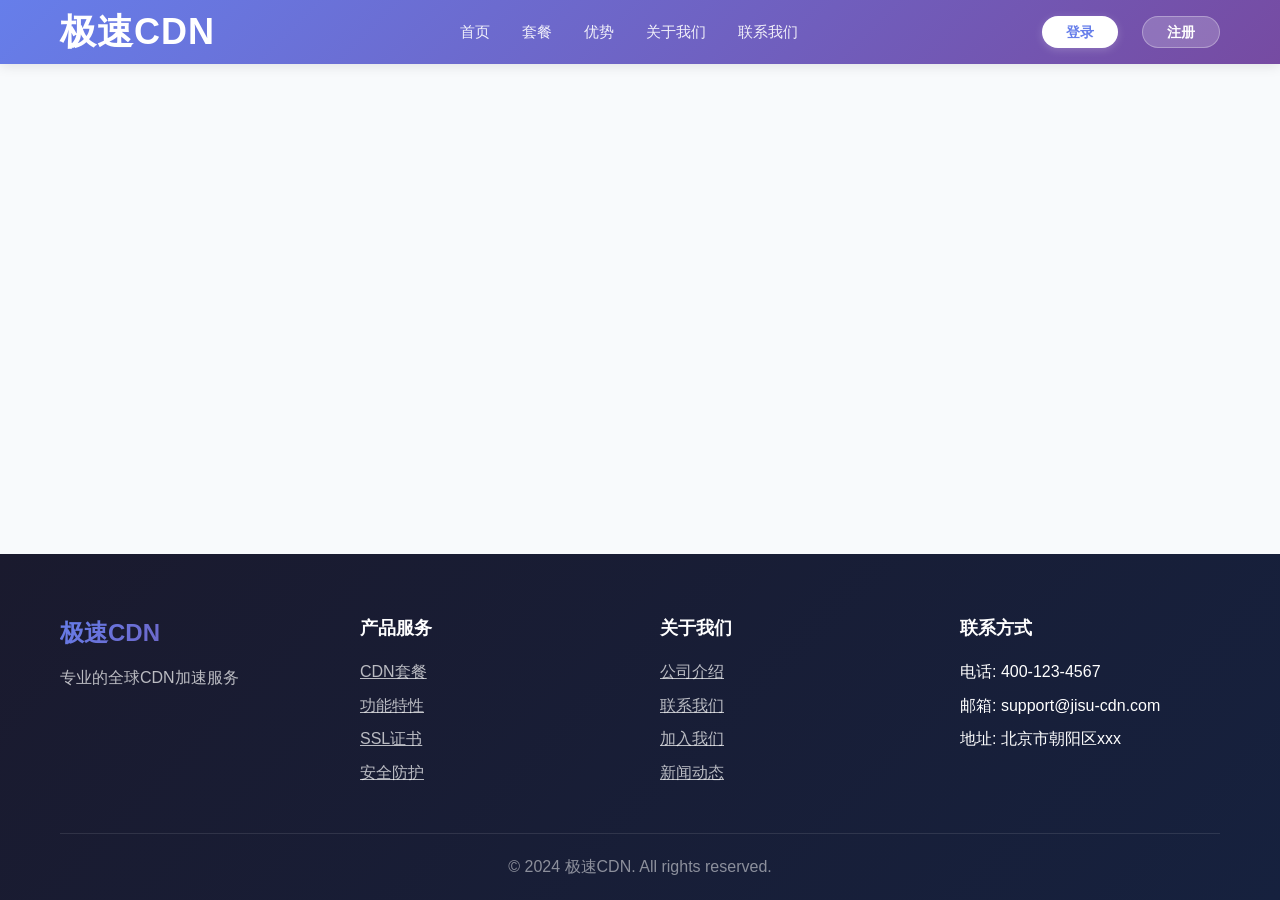
==== index.html @ 3dd6da2f "first commit" ====
<!DOCTYPE html>
<html lang="zh-CN">
<head>
  <meta charset="UTF-8">
  <meta name="viewport" content="width=device-width, initial-scale=1.0">
  <title>CDN门户网站 - 全球加速服务</title>
  <link rel="icon" type="image/svg+xml" href="/vite.svg">
  <script type="module" crossorigin src="/assets/index-C6UZtWuu.js"></script>
  <link rel="stylesheet" crossorigin href="/assets/index-DV6_GvPf.css">
</head>
<body>
  <div id="app"></div>
</body>
</html>
---- assets/index-DV6_GvPf.css ----
.home[data-v-2555be69]{background:#f8fafc}.hero[data-v-2555be69]{background:linear-gradient(135deg,#667eea,#764ba2);color:#fff;padding:100px 0;min-height:700px;display:flex;align-items:center;position:relative;overflow:hidden}.hero[data-v-2555be69]:before{content:"";position:absolute;top:0;left:0;right:0;bottom:0;background:radial-gradient(circle at 30% 50%,rgba(255,255,255,.1) 0%,transparent 50%)}.hero-content[data-v-2555be69]{display:flex;align-items:center;justify-content:space-between;gap:60px;position:relative;z-index:1}.hero-text[data-v-2555be69]{flex:1;max-width:600px}.hero-text h1[data-v-2555be69]{font-size:48px;font-weight:800;line-height:1.2;margin-bottom:16px}.hero-text h2[data-v-2555be69]{font-size:32px;font-weight:700;margin-bottom:20px;opacity:.95}.hero-text p[data-v-2555be69]{font-size:18px;opacity:.9;margin-bottom:32px;line-height:1.6}.hero-actions[data-v-2555be69]{display:flex;gap:20px;align-items:center;flex-wrap:wrap}.price-tag[data-v-2555be69]{color:#fff;font-size:16px;font-weight:600;opacity:.9}.hero-visual[data-v-2555be69]{flex:1;display:flex;justify-content:center;align-items:center;max-width:500px}.globe-animation[data-v-2555be69]{width:400px;height:400px;position:relative;display:flex;align-items:center;justify-content:center}.orbit[data-v-2555be69]{position:absolute;border:2px solid rgba(255,255,255,.2);border-radius:50%;animation:rotate-2555be69 20s linear infinite}.orbit-1[data-v-2555be69]{width:300px;height:300px}.orbit-2[data-v-2555be69]{width:350px;height:350px;animation-duration:25s;animation-direction:reverse}.orbit-3[data-v-2555be69]{width:400px;height:400px;animation-duration:30s}.center-globe[data-v-2555be69]{font-size:120px;animation:pulse-2555be69 3s ease-in-out infinite}@keyframes rotate-2555be69{0%{transform:rotate(0)}to{transform:rotate(360deg)}}@keyframes pulse-2555be69{0%,to{transform:scale(1)}50%{transform:scale(1.1)}}.services-section[data-v-2555be69]{padding:80px 0;background:#fff}.section-header[data-v-2555be69]{text-align:center;margin-bottom:60px}.section-header h2[data-v-2555be69]{font-size:36px;font-weight:700;margin-bottom:12px;color:#1e293b}.section-header p[data-v-2555be69]{font-size:18px;color:#64748b}.services-grid[data-v-2555be69]{display:grid;grid-template-columns:repeat(auto-fit,minmax(350px,1fr));gap:32px}.service-card[data-v-2555be69]{background:#fff;border-radius:16px;padding:40px;box-shadow:0 4px 6px -1px #0000001a;transition:all .3s ease;border:1px solid #e2e8f0}.service-card[data-v-2555be69]:hover{transform:translateY(-8px);box-shadow:0 20px 25px -5px #0000001a}.service-icon[data-v-2555be69]{font-size:48px;margin-bottom:20px}.service-card h3[data-v-2555be69]{font-size:24px;font-weight:700;margin-bottom:16px;color:#1e293b}.service-card p[data-v-2555be69]{color:#64748b;line-height:1.6;margin-bottom:24px}.service-footer[data-v-2555be69]{display:flex;justify-content:space-between;align-items:center;padding-top:20px;border-top:1px solid #e2e8f0}.service-footer .price[data-v-2555be69]{color:#667eea;font-weight:700;font-size:16px}.learn-more[data-v-2555be69]{color:#667eea;font-weight:600;text-decoration:none;transition:all .3s ease}.learn-more[data-v-2555be69]:hover{color:#764ba2}.metrics-section[data-v-2555be69]{padding:80px 0;background:linear-gradient(135deg,#667eea,#764ba2)}.metrics-grid[data-v-2555be69]{display:grid;grid-template-columns:repeat(auto-fit,minmax(250px,1fr));gap:40px}.metrics-section .section-header h2[data-v-2555be69],.metrics-section .section-header p[data-v-2555be69]{color:#fff}.metric-card[data-v-2555be69]{text-align:center;color:#fff}.metric-value[data-v-2555be69]{font-size:56px;font-weight:800;margin-bottom:12px}.metric-label[data-v-2555be69]{font-size:16px;opacity:.9}.why-choose-section[data-v-2555be69]{padding:80px 0;background:#f8fafc}.why-choose-grid[data-v-2555be69]{display:grid;grid-template-columns:repeat(auto-fit,minmax(350px,1fr));gap:32px}.why-choose-item[data-v-2555be69]{background:#fff;border-radius:16px;padding:32px;box-shadow:0 4px 6px -1px #0000001a;transition:all .3s ease;border:1px solid #e2e8f0}.why-choose-item[data-v-2555be69]:hover{transform:translateY(-8px);box-shadow:0 20px 25px -5px #0000001a}.why-icon[data-v-2555be69]{font-size:48px;margin-bottom:20px}.why-choose-item h3[data-v-2555be69]{font-size:20px;font-weight:700;margin-bottom:12px;color:#1e293b}.why-choose-item p[data-v-2555be69]{color:#64748b;line-height:1.6}.reviews-section[data-v-2555be69]{padding:80px 0;background:#fff}.reviews-grid[data-v-2555be69]{display:grid;grid-template-columns:repeat(auto-fit,minmax(300px,1fr));gap:32px}.review-card[data-v-2555be69]{background:#fff;border-radius:16px;padding:32px;box-shadow:0 4px 6px -1px #0000001a;border:1px solid #e2e8f0;transition:all .3s ease}.review-card[data-v-2555be69]:hover{transform:translateY(-8px);box-shadow:0 20px 25px -5px #0000001a}.review-header[data-v-2555be69]{display:flex;align-items:center;gap:16px;margin-bottom:20px}.avatar[data-v-2555be69]{width:60px;height:60px;background:linear-gradient(135deg,#667eea,#764ba2);border-radius:50%;display:flex;align-items:center;justify-content:center;font-size:32px}.reviewer-info h4[data-v-2555be69]{font-size:18px;font-weight:700;color:#1e293b;margin-bottom:4px}.review-title[data-v-2555be69]{font-size:14px;color:#64748b}.review-content[data-v-2555be69]{color:#475569;line-height:1.8;margin-bottom:16px;font-style:italic}.review-rating[data-v-2555be69]{font-size:20px}.cta-section[data-v-2555be69]{background:linear-gradient(135deg,#667eea,#764ba2);color:#fff;padding:80px 0;text-align:center}.cta-section h2[data-v-2555be69]{font-size:36px;font-weight:700;margin-bottom:16px}.cta-section p[data-v-2555be69]{font-size:18px;opacity:.9;margin-bottom:32px;max-width:800px;margin-left:auto;margin-right:auto}.cta-actions[data-v-2555be69]{display:flex;gap:16px;justify-content:center}.btn[data-v-2555be69]{display:inline-block;padding:14px 32px;border-radius:8px;font-size:16px;font-weight:600;text-decoration:none;transition:all .3s ease}.btn-white[data-v-2555be69]{background:#fff;color:#667eea}.btn-white[data-v-2555be69]:hover{background:#ffffffe6;transform:translateY(-2px);box-shadow:0 8px 16px #0003}.btn-outline-white[data-v-2555be69]{background:transparent;color:#fff;border:2px solid white}.btn-outline-white[data-v-2555be69]:hover{background:#fff;color:#667eea;transform:translateY(-2px)}@media (max-width: 768px){.hero-content[data-v-2555be69]{flex-direction:column;text-align:center}.hero-text h1[data-v-2555be69]{font-size:36px}.hero-text h2[data-v-2555be69]{font-size:24px}.hero-visual[data-v-2555be69]{display:none}.services-grid[data-v-2555be69],.why-choose-grid[data-v-2555be69],.reviews-grid[data-v-2555be69]{grid-template-columns:1fr}.cta-actions[data-v-2555be69]{flex-direction:column}}.pricing-page[data-v-6e8954fa]{background:#f8fafc;min-height:100vh}.page-header[data-v-6e8954fa]{background:linear-gradient(135deg,#667eea,#764ba2);color:#fff;padding:80px 0;text-align:center}.page-header h1[data-v-6e8954fa]{font-size:48px;font-weight:800;margin-bottom:12px}.page-header p[data-v-6e8954fa]{font-size:20px;opacity:.9}.pricing-section[data-v-6e8954fa]{padding:80px 0}.pricing-cards[data-v-6e8954fa]{display:grid;grid-template-columns:repeat(auto-fit,minmax(300px,1fr));gap:32px}.pricing-card[data-v-6e8954fa]{background:#fff;border-radius:16px;padding:40px;position:relative;box-shadow:0 4px 6px -1px #0000001a;transition:all .3s ease;border:1px solid #e2e8f0}.pricing-card[data-v-6e8954fa]:hover{transform:translateY(-8px);box-shadow:0 20px 25px -5px #0000001a}.pricing-card.popular[data-v-6e8954fa]{border:2px solid #667eea;transform:scale(1.05)}.pricing-card.popular[data-v-6e8954fa]:before{content:"推荐";position:absolute;top:-12px;left:50%;transform:translate(-50%);background:linear-gradient(135deg,#667eea,#764ba2);color:#fff;padding:4px 20px;border-radius:20px;font-size:12px;font-weight:600}.pricing-header[data-v-6e8954fa]{text-align:center;margin-bottom:32px;padding-bottom:32px;border-bottom:1px solid #f1f5f9}.pricing-header h3[data-v-6e8954fa]{font-size:28px;font-weight:700;margin-bottom:16px;color:#1e293b}.price[data-v-6e8954fa]{display:flex;justify-content:center;align-items:baseline;margin-bottom:12px}.currency[data-v-6e8954fa]{font-size:24px;color:#667eea;font-weight:600}.amount[data-v-6e8954fa]{font-size:56px;color:#667eea;font-weight:800}.period[data-v-6e8954fa]{font-size:16px;color:#64748b}.description[data-v-6e8954fa]{color:#64748b;font-size:14px}.pricing-features[data-v-6e8954fa]{margin-bottom:32px}.feature-item[data-v-6e8954fa]{display:flex;align-items:center;padding:12px 0;color:#475569;border-bottom:1px solid #f1f5f9}.check-icon[data-v-6e8954fa]{color:#10b981;font-weight:700;margin-right:12px;font-size:18px}.pricing-action[data-v-6e8954fa]{text-align:center}.pricing-action .el-button[data-v-6e8954fa]{width:100%;border-radius:8px;padding:12px 24px;font-size:16px}.faq-section[data-v-6e8954fa]{padding:80px 0;background:#fff}.section-header[data-v-6e8954fa]{text-align:center;margin-bottom:60px}.section-header h2[data-v-6e8954fa]{font-size:36px;font-weight:700;margin-bottom:12px;color:#1e293b}.section-header p[data-v-6e8954fa]{font-size:18px;color:#64748b}.el-collapse[data-v-6e8954fa]{max-width:800px;margin:0 auto}.faq-answer[data-v-6e8954fa]{line-height:1.8;color:#475569}.contact-sales[data-v-6e8954fa]{background:linear-gradient(135deg,#667eea,#764ba2);color:#fff;padding:80px 0;text-align:center}.contact-sales h2[data-v-6e8954fa]{font-size:36px;font-weight:700;margin-bottom:12px}.contact-sales p[data-v-6e8954fa]{font-size:18px;opacity:.9;margin-bottom:32px}@media (max-width: 768px){.page-header h1[data-v-6e8954fa]{font-size:36px}.pricing-card.popular[data-v-6e8954fa]{transform:scale(1)}}.features-page[data-v-ac1469d3]{background:#f8fafc;min-height:100vh}.page-header[data-v-ac1469d3]{background:linear-gradient(135deg,#667eea,#764ba2);color:#fff;padding:80px 0;text-align:center}.page-header h1[data-v-ac1469d3]{font-size:48px;font-weight:800;margin-bottom:12px}.page-header p[data-v-ac1469d3]{font-size:20px;opacity:.9}.features-section[data-v-ac1469d3]{padding:80px 0}.features-grid[data-v-ac1469d3]{display:grid;grid-template-columns:repeat(auto-fit,minmax(350px,1fr));gap:32px}.feature-card[data-v-ac1469d3]{background:#fff;border-radius:16px;padding:40px;box-shadow:0 4px 6px -1px #0000001a;transition:all .3s ease;border:1px solid #e2e8f0}.feature-card[data-v-ac1469d3]:hover{transform:translateY(-8px);box-shadow:0 20px 25px -5px #0000001a}.feature-icon[data-v-ac1469d3]{font-size:56px;margin-bottom:20px}.feature-card h3[data-v-ac1469d3]{font-size:24px;font-weight:700;margin-bottom:12px;color:#1e293b}.feature-card p[data-v-ac1469d3]{color:#64748b;line-height:1.6;margin-bottom:24px}.feature-details[data-v-ac1469d3]{list-style:none;padding-left:0}.feature-details li[data-v-ac1469d3]{color:#475569;position:relative;padding:8px 0 8px 24px}.feature-details li[data-v-ac1469d3]:before{content:"•";position:absolute;left:0;color:#667eea;font-weight:700;font-size:20px}.comparison-section[data-v-ac1469d3]{padding:80px 0;background:#fff}.section-header[data-v-ac1469d3]{text-align:center;margin-bottom:60px}.section-header h2[data-v-ac1469d3]{font-size:36px;font-weight:700;margin-bottom:12px;color:#1e293b}.section-header p[data-v-ac1469d3]{font-size:18px;color:#64748b}.comparison-table[data-v-ac1469d3]{max-width:800px;margin:0 auto}.stats-section[data-v-ac1469d3]{background:linear-gradient(135deg,#667eea,#764ba2);color:#fff;padding:80px 0}.stats-grid[data-v-ac1469d3]{display:grid;grid-template-columns:repeat(auto-fit,minmax(200px,1fr));gap:40px}.stat-item[data-v-ac1469d3]{text-align:center}.stat-number[data-v-ac1469d3]{font-size:48px;font-weight:800;margin-bottom:8px}.stat-label[data-v-ac1469d3]{font-size:16px;opacity:.9}.cta-section[data-v-ac1469d3]{background:#fff;padding:80px 0;text-align:center}.cta-section h2[data-v-ac1469d3]{font-size:36px;font-weight:700;margin-bottom:12px;color:#1e293b}.cta-section p[data-v-ac1469d3]{font-size:18px;color:#64748b;margin-bottom:32px}.cta-actions[data-v-ac1469d3]{display:flex;gap:16px;justify-content:center}.btn[data-v-ac1469d3]{display:inline-block;padding:12px 32px;border-radius:8px;font-size:16px;font-weight:600;text-decoration:none;transition:all .3s ease}.btn-primary[data-v-ac1469d3]{background:linear-gradient(135deg,#667eea,#764ba2);color:#fff}.btn-primary[data-v-ac1469d3]:hover{transform:translateY(-2px);box-shadow:0 8px 16px #667eea4d}.btn-secondary[data-v-ac1469d3]{background:#fff;border:2px solid #667eea;color:#667eea}.btn-secondary[data-v-ac1469d3]:hover{background:#667eea;color:#fff;transform:translateY(-2px)}@media (max-width: 768px){.page-header h1[data-v-ac1469d3]{font-size:36px}.features-grid[data-v-ac1469d3]{grid-template-columns:1fr}.cta-actions[data-v-ac1469d3]{flex-direction:column}}.about-page[data-v-dac5de35]{background:#f8fafc;min-height:100vh}.page-header[data-v-dac5de35]{background:linear-gradient(135deg,#667eea,#764ba2);color:#fff;padding:80px 0;text-align:center}.page-header h1[data-v-dac5de35]{font-size:48px;font-weight:800;margin-bottom:12px}.page-header p[data-v-dac5de35]{font-size:20px;opacity:.9}.story-section[data-v-dac5de35]{padding:80px 0;background:#fff}.story-content[data-v-dac5de35]{display:flex;align-items:center;gap:60px}.story-text[data-v-dac5de35]{flex:1}.story-text h2[data-v-dac5de35]{font-size:36px;font-weight:700;margin-bottom:24px;color:#1e293b}.story-text p[data-v-dac5de35]{font-size:16px;line-height:1.8;color:#475569;margin-bottom:16px}.story-image[data-v-dac5de35]{flex:1}.image-placeholder[data-v-dac5de35]{background:linear-gradient(135deg,#667eea,#764ba2);border-radius:20px;padding:80px 40px;text-align:center;color:#fff}.image-placeholder h3[data-v-dac5de35]{font-size:64px;margin-bottom:16px}.mission-section[data-v-dac5de35]{padding:80px 0}.mission-grid[data-v-dac5de35]{display:grid;grid-template-columns:repeat(auto-fit,minmax(300px,1fr));gap:32px}.mission-card[data-v-dac5de35]{background:#fff;border-radius:16px;padding:40px;text-align:center;box-shadow:0 4px 6px -1px #0000001a;transition:all .3s ease;border:1px solid #e2e8f0}.mission-card[data-v-dac5de35]:hover{transform:translateY(-8px);box-shadow:0 20px 25px -5px #0000001a}.mission-icon[data-v-dac5de35]{font-size:48px;margin-bottom:20px}.mission-card h3[data-v-dac5de35]{font-size:24px;font-weight:700;margin-bottom:16px;color:#1e293b}.mission-card p[data-v-dac5de35]{color:#64748b;line-height:1.6}.team-section[data-v-dac5de35]{padding:80px 0;background:#fff}.section-header[data-v-dac5de35]{text-align:center;margin-bottom:60px}.section-header h2[data-v-dac5de35]{font-size:36px;font-weight:700;margin-bottom:12px;color:#1e293b}.section-header p[data-v-dac5de35]{font-size:18px;color:#64748b}.team-grid[data-v-dac5de35]{display:grid;grid-template-columns:repeat(auto-fit,minmax(250px,1fr));gap:32px}.team-member[data-v-dac5de35]{background:#fff;border-radius:16px;padding:32px;text-align:center;box-shadow:0 4px 6px -1px #0000001a;transition:all .3s ease;border:1px solid #e2e8f0}.team-member[data-v-dac5de35]:hover{transform:translateY(-8px);box-shadow:0 20px 25px -5px #0000001a}.member-avatar[data-v-dac5de35]{width:100px;height:100px;background:linear-gradient(135deg,#667eea,#764ba2);border-radius:50%;margin:0 auto 20px;display:flex;align-items:center;justify-content:center;font-size:48px}.team-member h4[data-v-dac5de35]{font-size:20px;font-weight:700;margin-bottom:8px;color:#1e293b}.member-role[data-v-dac5de35]{color:#667eea;font-weight:600;margin-bottom:12px}.member-bio[data-v-dac5de35]{color:#64748b;font-size:14px;line-height:1.6}.milestones-section[data-v-dac5de35]{padding:80px 0}.timeline[data-v-dac5de35]{max-width:800px;margin:0 auto}.timeline-item[data-v-dac5de35]{display:flex;gap:24px;margin-bottom:32px;padding-left:40px;position:relative}.timeline-item[data-v-dac5de35]:before{content:"";position:absolute;left:0;top:0;bottom:0;width:2px;background:#e2e8f0}.timeline-item[data-v-dac5de35]:after{content:"";position:absolute;left:-6px;top:8px;width:14px;height:14px;background:#667eea;border-radius:50%;border:3px solid white;box-shadow:0 0 0 2px #667eea}.timeline-year[data-v-dac5de35]{font-size:24px;font-weight:700;color:#667eea;min-width:80px}.timeline-content h4[data-v-dac5de35]{font-size:18px;font-weight:600;margin-bottom:8px;color:#1e293b}.timeline-content p[data-v-dac5de35]{color:#64748b;line-height:1.6}.partners-section[data-v-dac5de35]{padding:80px 0;background:#fff}.partners-grid[data-v-dac5de35]{display:grid;grid-template-columns:repeat(auto-fit,minmax(180px,1fr));gap:24px}.logo-placeholder[data-v-dac5de35]{background:#fff;border:2px solid #e2e8f0;border-radius:12px;padding:40px 20px;text-align:center;transition:all .3s ease;color:#64748b}.logo-placeholder[data-v-dac5de35]:hover{border-color:#667eea;color:#667eea;transform:translateY(-4px)}@media (max-width: 768px){.story-content[data-v-dac5de35]{flex-direction:column}.page-header h1[data-v-dac5de35]{font-size:36px}.timeline-item[data-v-dac5de35]{padding-left:20px}}.contact-page[data-v-4cbf7e03]{background:#f8fafc;min-height:100vh}.page-header[data-v-4cbf7e03]{background:linear-gradient(135deg,#667eea,#764ba2);color:#fff;padding:80px 0;text-align:center}.page-header h1[data-v-4cbf7e03]{font-size:48px;font-weight:800;margin-bottom:12px}.page-header p[data-v-4cbf7e03]{font-size:20px;opacity:.9}.contact-section[data-v-4cbf7e03]{padding:80px 0}.contact-content[data-v-4cbf7e03]{display:grid;grid-template-columns:1fr 1fr;gap:60px}.contact-form[data-v-4cbf7e03]{background:#fff;border-radius:16px;padding:40px;box-shadow:0 4px 6px -1px #0000001a}.contact-form h2[data-v-4cbf7e03]{font-size:28px;font-weight:700;margin-bottom:32px;color:#1e293b}.contact-info[data-v-4cbf7e03]{background:#fff;border-radius:16px;padding:40px;box-shadow:0 4px 6px -1px #0000001a}.contact-info h2[data-v-4cbf7e03]{font-size:28px;font-weight:700;margin-bottom:32px;color:#1e293b}.info-item[data-v-4cbf7e03]{display:flex;gap:20px;margin-bottom:24px}.info-icon[data-v-4cbf7e03]{font-size:24px;width:48px;height:48px;background:linear-gradient(135deg,#667eea,#764ba2);border-radius:12px;display:flex;align-items:center;justify-content:center;flex-shrink:0}.info-content h4[data-v-4cbf7e03]{font-size:16px;font-weight:600;margin-bottom:8px;color:#1e293b}.info-content p[data-v-4cbf7e03]{color:#64748b;font-size:14px;line-height:1.6}.social-links[data-v-4cbf7e03]{margin-top:32px;padding-top:24px;border-top:1px solid #e2e8f0}.social-links h4[data-v-4cbf7e03]{font-size:16px;font-weight:600;margin-bottom:16px;color:#1e293b}.social-icons[data-v-4cbf7e03]{display:flex;gap:12px;flex-wrap:wrap}.social-icon[data-v-4cbf7e03]{padding:10px 20px;background:linear-gradient(135deg,#667eea,#764ba2);color:#fff;border-radius:20px;font-size:14px;font-weight:600;text-decoration:none;transition:all .3s ease}.social-icon[data-v-4cbf7e03]:hover{transform:translateY(-2px);box-shadow:0 4px 12px #667eea66}.map-section[data-v-4cbf7e03]{padding:80px 0;background:#fff}.map-section h2[data-v-4cbf7e03]{text-align:center;font-size:36px;font-weight:700;margin-bottom:40px;color:#1e293b}.map-placeholder[data-v-4cbf7e03]{background:linear-gradient(135deg,#667eea,#764ba2);border-radius:16px;height:400px;display:flex;align-items:center;justify-content:center}.map-content[data-v-4cbf7e03]{text-align:center;color:#fff}.map-content h3[data-v-4cbf7e03]{font-size:48px;margin-bottom:16px}.map-content p[data-v-4cbf7e03]{font-size:18px;opacity:.9}.faq-quick[data-v-4cbf7e03]{padding:80px 0}.faq-quick h2[data-v-4cbf7e03]{text-align:center;font-size:36px;font-weight:700;margin-bottom:40px;color:#1e293b}.faq-links[data-v-4cbf7e03]{display:grid;grid-template-columns:repeat(auto-fit,minmax(250px,1fr));gap:24px}.faq-link[data-v-4cbf7e03]{background:#fff;border-radius:16px;padding:32px;text-decoration:none;display:flex;gap:20px;box-shadow:0 4px 6px -1px #0000001a;transition:all .3s ease;border:1px solid #e2e8f0}.faq-link[data-v-4cbf7e03]:hover{transform:translateY(-8px);box-shadow:0 20px 25px -5px #0000001a}.faq-icon[data-v-4cbf7e03]{font-size:36px}.faq-text h4[data-v-4cbf7e03]{font-size:18px;font-weight:600;margin-bottom:8px;color:#1e293b}.faq-text p[data-v-4cbf7e03]{font-size:14px;color:#64748b;line-height:1.6}@media (max-width: 768px){.contact-content[data-v-4cbf7e03]{grid-template-columns:1fr}.page-header h1[data-v-4cbf7e03]{font-size:36px}.faq-links[data-v-4cbf7e03]{grid-template-columns:1fr}}:root{--el-color-white:#fff;--el-color-black:#000;--el-color-primary-rgb:64, 158, 255;--el-color-success-rgb:103, 194, 58;--el-color-warning-rgb:230, 162, 60;--el-color-danger-rgb:245, 108, 108;--el-color-error-rgb:245, 108, 108;--el-color-info-rgb:144, 147, 153;--el-font-size-extra-large:20px;--el-font-size-large:18px;--el-font-size-medium:16px;--el-font-size-base:14px;--el-font-size-small:13px;--el-font-size-extra-small:12px;--el-font-family:"Helvetica Neue", Helvetica, "PingFang SC", "Hiragino Sans GB", "Microsoft YaHei", "微软雅黑", Arial, sans-serif;--el-font-weight-primary:500;--el-font-line-height-primary:24px;--el-index-normal:1;--el-index-top:1000;--el-index-popper:2000;--el-border-radius-base:4px;--el-border-radius-small:2px;--el-border-radius-round:20px;--el-border-radius-circle:100%;--el-transition-duration:.3s;--el-transition-duration-fast:.2s;--el-transition-function-ease-in-out-bezier:cubic-bezier(.645, .045, .355, 1);--el-transition-function-fast-bezier:cubic-bezier(.23, 1, .32, 1);--el-transition-all:all var(--el-transition-duration) var(--el-transition-function-ease-in-out-bezier);--el-transition-fade:opacity var(--el-transition-duration) var(--el-transition-function-fast-bezier);--el-transition-md-fade:transform var(--el-transition-duration) var(--el-transition-function-fast-bezier), opacity var(--el-transition-duration) var(--el-transition-function-fast-bezier);--el-transition-fade-linear:opacity var(--el-transition-duration-fast) linear;--el-transition-border:border-color var(--el-transition-duration-fast) var(--el-transition-function-ease-in-out-bezier);--el-transition-box-shadow:box-shadow var(--el-transition-duration-fast) var(--el-transition-function-ease-in-out-bezier);--el-transition-color:color var(--el-transition-duration-fast) var(--el-transition-function-ease-in-out-bezier);--el-component-size-large:40px;--el-component-size:32px;--el-component-size-small:24px;--lightningcss-light:initial;--lightningcss-dark: ;color-scheme:light;--el-color-primary:#409eff;--el-color-primary-light-3:#79bbff;--el-color-primary-light-5:#a0cfff;--el-color-primary-light-7:#c6e2ff;--el-color-primary-light-8:#d9ecff;--el-color-primary-light-9:#ecf5ff;--el-color-primary-dark-2:#337ecc;--el-color-success:#67c23a;--el-color-success-light-3:#95d475;--el-color-success-light-5:#b3e19d;--el-color-success-light-7:#d1edc4;--el-color-success-light-8:#e1f3d8;--el-color-success-light-9:#f0f9eb;--el-color-success-dark-2:#529b2e;--el-color-warning:#e6a23c;--el-color-warning-light-3:#eebe77;--el-color-warning-light-5:#f3d19e;--el-color-warning-light-7:#f8e3c5;--el-color-warning-light-8:#faecd8;--el-color-warning-light-9:#fdf6ec;--el-color-warning-dark-2:#b88230;--el-color-danger:#f56c6c;--el-color-danger-light-3:#f89898;--el-color-danger-light-5:#fab6b6;--el-color-danger-light-7:#fcd3d3;--el-color-danger-light-8:#fde2e2;--el-color-danger-light-9:#fef0f0;--el-color-danger-dark-2:#c45656;--el-color-error:#f56c6c;--el-color-error-light-3:#f89898;--el-color-error-light-5:#fab6b6;--el-color-error-light-7:#fcd3d3;--el-color-error-light-8:#fde2e2;--el-color-error-light-9:#fef0f0;--el-color-error-dark-2:#c45656;--el-color-info:#909399;--el-color-info-light-3:#b1b3b8;--el-color-info-light-5:#c8c9cc;--el-color-info-light-7:#dedfe0;--el-color-info-light-8:#e9e9eb;--el-color-info-light-9:#f4f4f5;--el-color-info-dark-2:#73767a;--el-bg-color:#fff;--el-bg-color-page:#f2f3f5;--el-bg-color-overlay:#fff;--el-text-color-primary:#303133;--el-text-color-regular:#606266;--el-text-color-secondary:#909399;--el-text-color-placeholder:#a8abb2;--el-text-color-disabled:#c0c4cc;--el-border-color:#dcdfe6;--el-border-color-light:#e4e7ed;--el-border-color-lighter:#ebeef5;--el-border-color-extra-light:#f2f6fc;--el-border-color-dark:#d4d7de;--el-border-color-darker:#cdd0d6;--el-fill-color:#f0f2f5;--el-fill-color-light:#f5f7fa;--el-fill-color-lighter:#fafafa;--el-fill-color-extra-light:#fafcff;--el-fill-color-dark:#ebedf0;--el-fill-color-darker:#e6e8eb;--el-fill-color-blank:#fff;--el-box-shadow:0px 12px 32px 4px #0000000a, 0px 8px 20px #00000014;--el-box-shadow-light:0px 0px 12px #0000001f;--el-box-shadow-lighter:0px 0px 6px #0000001f;--el-box-shadow-dark:0px 16px 48px 16px #00000014, 0px 12px 32px #0000001f, 0px 8px 16px -8px #00000029;--el-disabled-bg-color:var(--el-fill-color-light);--el-disabled-text-color:var(--el-text-color-placeholder);--el-disabled-border-color:var(--el-border-color-light);--el-overlay-color:#000c;--el-overlay-color-light:#000000b3;--el-overlay-color-lighter:#00000080;--el-mask-color:#ffffffe6;--el-mask-color-extra-light:#ffffff4d;--el-border-width:1px;--el-border-style:solid;--el-border-color-hover:var(--el-text-color-disabled);--el-border:var(--el-border-width) var(--el-border-style) var(--el-border-color);--el-svg-monochrome-grey:var(--el-border-color)}.fade-in-linear-enter-active,.fade-in-linear-leave-active{transition:var(--el-transition-fade-linear)}.fade-in-linear-enter-from,.fade-in-linear-leave-to{opacity:0}.el-fade-in-linear-enter-active,.el-fade-in-linear-leave-active{transition:var(--el-transition-fade-linear)}.el-fade-in-linear-enter-from,.el-fade-in-linear-leave-to{opacity:0}.el-fade-in-enter-active,.el-fade-in-leave-active{transition:all var(--el-transition-duration) cubic-bezier(.55,0,.1,1)}.el-fade-in-enter-from,.el-fade-in-leave-active{opacity:0}.el-zoom-in-center-enter-active,.el-zoom-in-center-leave-active{transition:all var(--el-transition-duration) cubic-bezier(.55,0,.1,1)}.el-zoom-in-center-enter-from,.el-zoom-in-center-leave-active{opacity:0;transform:scaleX(0)}.el-zoom-in-top-enter-active,.el-zoom-in-top-leave-active{opacity:1;transition:var(--el-transition-md-fade);transform-origin:top;transform:scaleY(1)}.el-zoom-in-top-enter-active[data-popper-placement^=top],.el-zoom-in-top-leave-active[data-popper-placement^=top]{transform-origin:bottom}.el-zoom-in-top-enter-from,.el-zoom-in-top-leave-active{opacity:0;transform:scaleY(0)}.el-zoom-in-bottom-enter-active,.el-zoom-in-bottom-leave-active{opacity:1;transition:var(--el-transition-md-fade);transform-origin:bottom;transform:scaleY(1)}.el-zoom-in-bottom-enter-from,.el-zoom-in-bottom-leave-active{opacity:0;transform:scaleY(0)}.el-zoom-in-left-enter-active,.el-zoom-in-left-leave-active{opacity:1;transition:var(--el-transition-md-fade);transform-origin:0 0;transform:scale(1)}.el-zoom-in-left-enter-from,.el-zoom-in-left-leave-active{opacity:0;transform:scale(.45)}.collapse-transition{transition:var(--el-transition-duration) height ease-in-out,var(--el-transition-duration) padding-top ease-in-out,var(--el-transition-duration) padding-bottom ease-in-out}.el-collapse-transition-leave-active,.el-collapse-transition-enter-active{transition:var(--el-transition-duration) max-height ease-in-out,var(--el-transition-duration) padding-top ease-in-out,var(--el-transition-duration) padding-bottom ease-in-out}.horizontal-collapse-transition{transition:var(--el-transition-duration) width ease-in-out,var(--el-transition-duration) padding-left ease-in-out,var(--el-transition-duration) padding-right ease-in-out}.el-list-enter-active,.el-list-leave-active{transition:all 1s}.el-list-enter-from,.el-list-leave-to{opacity:0;transform:translateY(-30px)}.el-list-leave-active{position:absolute!important}.el-opacity-transition{transition:opacity var(--el-transition-duration) cubic-bezier(.55,0,.1,1)}.el-icon--right{margin-left:5px}.el-icon--left{margin-right:5px}@keyframes rotating{0%{transform:rotate(0)}to{transform:rotate(360deg)}}.el-icon{--color:inherit;fill:currentColor;width:1em;height:1em;color:var(--color);line-height:1em;font-size:inherit;justify-content:center;align-items:center;display:inline-flex;position:relative}.el-icon.is-loading{animation:2s linear infinite rotating}.el-icon svg{width:1em;height:1em}.el-affix--fixed{position:fixed}.el-alert{--el-alert-padding:8px 16px;--el-alert-border-radius-base:var(--el-border-radius-base);--el-alert-title-font-size:14px;--el-alert-title-with-description-font-size:16px;--el-alert-description-font-size:14px;--el-alert-close-font-size:16px;--el-alert-close-customed-font-size:14px;--el-alert-icon-size:16px;--el-alert-icon-large-size:28px;width:100%;padding:var(--el-alert-padding);box-sizing:border-box;border-radius:var(--el-alert-border-radius-base);background-color:var(--el-color-white);opacity:1;transition:opacity var(--el-transition-duration-fast);align-items:center;margin:0;display:flex;position:relative;overflow:hidden}.el-alert.is-light .el-alert__close-btn{color:var(--el-text-color-placeholder)}.el-alert.is-dark .el-alert__close-btn,.el-alert.is-dark .el-alert__description{color:var(--el-color-white)}.el-alert.is-center{justify-content:center}.el-alert--primary{--el-alert-bg-color:var(--el-color-primary-light-9)}.el-alert--primary.is-light{background-color:var(--el-alert-bg-color);color:var(--el-color-primary)}.el-alert--primary.is-light .el-alert__description{color:var(--el-color-primary)}.el-alert--primary.is-dark{background-color:var(--el-color-primary);color:var(--el-color-white)}.el-alert--success{--el-alert-bg-color:var(--el-color-success-light-9)}.el-alert--success.is-light{background-color:var(--el-alert-bg-color);color:var(--el-color-success)}.el-alert--success.is-light .el-alert__description{color:var(--el-color-success)}.el-alert--success.is-dark{background-color:var(--el-color-success);color:var(--el-color-white)}.el-alert--info{--el-alert-bg-color:var(--el-color-info-light-9)}.el-alert--info.is-light{background-color:var(--el-alert-bg-color);color:var(--el-color-info)}.el-alert--info.is-light .el-alert__description{color:var(--el-color-info)}.el-alert--info.is-dark{background-color:var(--el-color-info);color:var(--el-color-white)}.el-alert--warning{--el-alert-bg-color:var(--el-color-warning-light-9)}.el-alert--warning.is-light{background-color:var(--el-alert-bg-color);color:var(--el-color-warning)}.el-alert--warning.is-light .el-alert__description{color:var(--el-color-warning)}.el-alert--warning.is-dark{background-color:var(--el-color-warning);color:var(--el-color-white)}.el-alert--error{--el-alert-bg-color:var(--el-color-error-light-9)}.el-alert--error.is-light{background-color:var(--el-alert-bg-color);color:var(--el-color-error)}.el-alert--error.is-light .el-alert__description{color:var(--el-color-error)}.el-alert--error.is-dark{background-color:var(--el-color-error);color:var(--el-color-white)}.el-alert__content{flex-direction:column;gap:4px;display:flex}.el-alert .el-alert__icon{font-size:var(--el-alert-icon-size);width:var(--el-alert-icon-size);margin-right:8px}.el-alert .el-alert__icon.is-big{font-size:var(--el-alert-icon-large-size);width:var(--el-alert-icon-large-size);margin-right:12px}.el-alert__title{font-size:var(--el-alert-title-font-size);line-height:24px}.el-alert__title.with-description{font-size:var(--el-alert-title-with-description-font-size)}.el-alert .el-alert__description{font-size:var(--el-alert-description-font-size);margin:0}.el-alert .el-alert__close-btn{font-size:var(--el-alert-close-font-size);opacity:1;cursor:pointer;position:absolute;top:12px;right:16px}.el-alert .el-alert__close-btn.is-customed{font-style:normal;font-size:var(--el-alert-close-customed-font-size);line-height:24px;top:8px}.el-alert-fade-enter-from,.el-alert-fade-leave-active{opacity:0}.el-aside{box-sizing:border-box;width:var(--el-aside-width,300px);flex-shrink:0;overflow:auto}.el-autocomplete{--el-input-text-color:var(--el-text-color-regular);--el-input-border:var(--el-border);--el-input-hover-border:var(--el-border-color-hover);--el-input-focus-border:var(--el-color-primary);--el-input-transparent-border:0 0 0 1px transparent inset;--el-input-border-color:var(--el-border-color);--el-input-border-radius:var(--el-border-radius-base);--el-input-bg-color:var(--el-fill-color-blank);--el-input-icon-color:var(--el-text-color-placeholder);--el-input-placeholder-color:var(--el-text-color-placeholder);--el-input-hover-border-color:var(--el-border-color-hover);--el-input-clear-hover-color:var(--el-text-color-secondary);--el-input-focus-border-color:var(--el-color-primary);--el-input-width:100%;width:var(--el-input-width);display:inline-block;position:relative}.el-autocomplete__popper.el-popper{background:var(--el-bg-color-overlay);border:1px solid var(--el-border-color-light);box-shadow:var(--el-box-shadow-light)}.el-autocomplete__popper.el-popper .el-popper__arrow:before{border:1px solid var(--el-border-color-light)}.el-autocomplete__popper.el-popper[data-popper-placement^=top] .el-popper__arrow:before{border-top-color:#0000;border-left-color:#0000}.el-autocomplete__popper.el-popper[data-popper-placement^=bottom] .el-popper__arrow:before{border-bottom-color:#0000;border-right-color:#0000}.el-autocomplete__popper.el-popper[data-popper-placement^=left] .el-popper__arrow:before{border-bottom-color:#0000;border-left-color:#0000}.el-autocomplete__popper.el-popper[data-popper-placement^=right] .el-popper__arrow:before{border-top-color:#0000;border-right-color:#0000}.el-autocomplete-suggestion{border-radius:var(--el-border-radius-base);box-sizing:border-box}.el-autocomplete-suggestion__header{border-bottom:1px solid var(--el-border-color-lighter);padding:10px}.el-autocomplete-suggestion__footer{border-top:1px solid var(--el-border-color-lighter);padding:10px}.el-autocomplete-suggestion__wrap{box-sizing:border-box;max-height:280px;padding:10px 0}.el-autocomplete-suggestion__list{margin:0;padding:0}.el-autocomplete-suggestion li{cursor:pointer;color:var(--el-text-color-regular);line-height:34px;font-size:var(--el-font-size-base);text-align:left;text-overflow:ellipsis;white-space:nowrap;margin:0;padding:0 20px;list-style:none;overflow:hidden}.el-autocomplete-suggestion li:hover,.el-autocomplete-suggestion li.highlighted{background-color:var(--el-fill-color-light)}.el-autocomplete-suggestion li.divider{border-top:1px solid var(--el-color-black);margin-top:6px}.el-autocomplete-suggestion li.divider:last-child{margin-bottom:-6px}.el-autocomplete-suggestion.is-loading li{cursor:default;height:100px;color:var(--el-text-color-secondary);justify-content:center;align-items:center;font-size:20px;display:flex}.el-autocomplete-suggestion.is-loading li:hover{background-color:var(--el-bg-color-overlay)}.el-avatar{--el-avatar-text-color:var(--el-color-white);--el-avatar-bg-color:var(--el-text-color-disabled);--el-avatar-text-size:14px;--el-avatar-icon-size:18px;--el-avatar-border-radius:var(--el-border-radius-base);--el-avatar-size-large:56px;--el-avatar-size:40px;--el-avatar-size-small:24px;box-sizing:border-box;text-align:center;color:var(--el-avatar-text-color);background:var(--el-avatar-bg-color);width:var(--el-avatar-size);height:var(--el-avatar-size);font-size:var(--el-avatar-text-size);outline:none;justify-content:center;align-items:center;display:inline-flex;overflow:hidden}.el-avatar>img{width:100%;height:100%;display:block}.el-avatar--circle{border-radius:50%}.el-avatar--square{border-radius:var(--el-avatar-border-radius)}.el-avatar--icon{font-size:var(--el-avatar-icon-size)}.el-avatar--small{--el-avatar-size:24px}.el-avatar--large{--el-avatar-size:56px}.el-avatar-group{--el-avatar-group-item-gap:-8px;--el-avatar-group-collapse-item-gap:4px;display:inline-flex}.el-avatar-group .el-avatar{border:1px solid var(--el-border-color-extra-light)}.el-avatar-group .el-avatar:not(:first-child){margin-left:var(--el-avatar-group-item-gap)}.el-avatar-group__collapse-avatars{--el-avatar-group-item-gap:-8px;--el-avatar-group-collapse-item-gap:4px}.el-avatar-group__collapse-avatars .el-avatar:not(:first-child){margin-left:var(--el-avatar-group-collapse-item-gap)}.el-backtop{--el-backtop-bg-color:var(--el-bg-color-overlay);--el-backtop-text-color:var(--el-color-primary);--el-backtop-hover-bg-color:var(--el-border-color-extra-light);background-color:var(--el-backtop-bg-color);width:40px;height:40px;color:var(--el-backtop-text-color);box-shadow:var(--el-box-shadow-lighter);cursor:pointer;z-index:5;border-radius:50%;justify-content:center;align-items:center;font-size:20px;display:flex;position:fixed}.el-backtop:hover{background-color:var(--el-backtop-hover-bg-color)}.el-backtop__icon{font-size:20px}.el-badge{--el-badge-bg-color:var(--el-color-danger);--el-badge-radius:10px;--el-badge-font-size:12px;--el-badge-padding:6px;--el-badge-size:18px;vertical-align:middle;width:-moz-fit-content;width:fit-content;display:inline-block;position:relative}.el-badge__content{background-color:var(--el-badge-bg-color);border-radius:var(--el-badge-radius);color:var(--el-color-white);font-size:var(--el-badge-font-size);height:var(--el-badge-size);padding:0 var(--el-badge-padding);white-space:nowrap;border:1px solid var(--el-bg-color);justify-content:center;align-items:center;display:inline-flex}.el-badge__content.is-fixed{top:0;right:calc(1px + var(--el-badge-size) / 2);z-index:var(--el-index-normal);position:absolute;transform:translateY(-50%)translate(100%)}.el-badge__content.is-fixed.is-dot{right:5px}.el-badge__content.is-dot{border-radius:50%;width:8px;height:8px;padding:0;right:0}.el-badge__content.is-hide-zero{display:none}.el-badge__content--primary{background-color:var(--el-color-primary)}.el-badge__content--success{background-color:var(--el-color-success)}.el-badge__content--warning{background-color:var(--el-color-warning)}.el-badge__content--info{background-color:var(--el-color-info)}.el-badge__content--danger{background-color:var(--el-color-danger)}.el-breadcrumb__separator{color:var(--el-text-color-placeholder);margin:0 9px;font-weight:700}.el-breadcrumb__separator.el-icon{margin:0 6px;font-weight:400}.el-breadcrumb__separator.el-icon svg{vertical-align:middle}.el-breadcrumb__item{float:left;align-items:center;display:inline-flex}.el-breadcrumb__inner{color:var(--el-text-color-regular)}.el-breadcrumb__inner.is-link,.el-breadcrumb__inner a{transition:var(--el-transition-color);color:var(--el-text-color-primary);font-weight:700;text-decoration:none}.el-breadcrumb__inner.is-link:hover,.el-breadcrumb__inner a:hover{color:var(--el-color-primary);cursor:pointer}.el-breadcrumb__item:last-child .el-breadcrumb__inner,.el-breadcrumb__item:last-child .el-breadcrumb__inner:hover,.el-breadcrumb__item:last-child .el-breadcrumb__inner a,.el-breadcrumb__item:last-child .el-breadcrumb__inner a:hover{color:var(--el-text-color-regular);cursor:text;font-weight:400}.el-breadcrumb__item:last-child .el-breadcrumb__separator{display:none}.el-breadcrumb{font-size:14px;line-height:1}.el-breadcrumb:before,.el-breadcrumb:after{content:"";display:table}.el-breadcrumb:after{clear:both}.el-button-group>.el-button+.el-button{margin-left:0}.el-button-group>.el-button:first-child:last-child{border-top-right-radius:var(--el-border-radius-base);border-bottom-right-radius:var(--el-border-radius-base);border-top-left-radius:var(--el-border-radius-base);border-bottom-left-radius:var(--el-border-radius-base)}.el-button-group>.el-button:first-child:last-child.is-round{border-radius:var(--el-border-radius-round)}.el-button-group>.el-button:first-child:last-child.is-circle{border-radius:50%}.el-button-group>.el-button:not(:first-child):not(:last-child){border-radius:0}.el-button-group>.el-button:hover,.el-button-group>.el-button:focus,.el-button-group>.el-button:active,.el-button-group>.el-button.is-active{z-index:1}.el-button-group--horizontal{vertical-align:middle;display:inline-block}.el-button-group--horizontal:before,.el-button-group--horizontal:after{content:"";display:table}.el-button-group--horizontal:after{clear:both}.el-button-group--horizontal>.el-button{float:left;position:relative}.el-button-group--horizontal>.el-button:first-child{border-top-right-radius:0;border-bottom-right-radius:0}.el-button-group--horizontal>.el-button:last-child{border-top-left-radius:0;border-bottom-left-radius:0}.el-button-group--horizontal>.el-button:not(:last-child){margin-right:-1px}.el-button-group--horizontal .el-button--primary:first-child{border-right-color:var(--el-button-divide-border-color)}.el-button-group--horizontal .el-button--primary:last-child{border-left-color:var(--el-button-divide-border-color)}.el-button-group--horizontal .el-button--primary:not(:first-child):not(:last-child){border-left-color:var(--el-button-divide-border-color);border-right-color:var(--el-button-divide-border-color)}.el-button-group--horizontal .el-button--success:first-child{border-right-color:var(--el-button-divide-border-color)}.el-button-group--horizontal .el-button--success:last-child{border-left-color:var(--el-button-divide-border-color)}.el-button-group--horizontal .el-button--success:not(:first-child):not(:last-child){border-left-color:var(--el-button-divide-border-color);border-right-color:var(--el-button-divide-border-color)}.el-button-group--horizontal .el-button--warning:first-child{border-right-color:var(--el-button-divide-border-color)}.el-button-group--horizontal .el-button--warning:last-child{border-left-color:var(--el-button-divide-border-color)}.el-button-group--horizontal .el-button--warning:not(:first-child):not(:last-child){border-left-color:var(--el-button-divide-border-color);border-right-color:var(--el-button-divide-border-color)}.el-button-group--horizontal .el-button--danger:first-child{border-right-color:var(--el-button-divide-border-color)}.el-button-group--horizontal .el-button--danger:last-child{border-left-color:var(--el-button-divide-border-color)}.el-button-group--horizontal .el-button--danger:not(:first-child):not(:last-child){border-left-color:var(--el-button-divide-border-color);border-right-color:var(--el-button-divide-border-color)}.el-button-group--horizontal .el-button--info:first-child{border-right-color:var(--el-button-divide-border-color)}.el-button-group--horizontal .el-button--info:last-child{border-left-color:var(--el-button-divide-border-color)}.el-button-group--horizontal .el-button--info:not(:first-child):not(:last-child){border-left-color:var(--el-button-divide-border-color);border-right-color:var(--el-button-divide-border-color)}.el-button-group--horizontal>.el-dropdown>.el-button{border-left-color:var(--el-button-divide-border-color);border-top-left-radius:0;border-bottom-left-radius:0}.el-button-group--vertical{flex-direction:column;align-items:stretch;display:inline-flex}.el-button-group--vertical>.el-button{margin-top:-1px}.el-button-group--vertical>.el-button:first-child{border-bottom-right-radius:0;border-bottom-left-radius:0}.el-button-group--vertical>.el-button:last-child{border-top-left-radius:0;border-top-right-radius:0}.el-button-group--vertical>.el-dropdown{margin-top:-1px}.el-button-group--vertical>.el-dropdown>.el-button{border-left-color:var(--el-button-divide-border-color);border-top-left-radius:0;border-top-right-radius:0}.el-button-group--vertical .el-button--primary:first-child{border-bottom-color:var(--el-button-divide-border-color)}.el-button-group--vertical .el-button--primary:last-child{border-top-color:var(--el-button-divide-border-color)}.el-button-group--vertical .el-button--primary:not(:first-child):not(:last-child){border-top-color:var(--el-button-divide-border-color);border-bottom-color:var(--el-button-divide-border-color)}.el-button-group--vertical .el-button--success:first-child{border-bottom-color:var(--el-button-divide-border-color)}.el-button-group--vertical .el-button--success:last-child{border-top-color:var(--el-button-divide-border-color)}.el-button-group--vertical .el-button--success:not(:first-child):not(:last-child){border-top-color:var(--el-button-divide-border-color);border-bottom-color:var(--el-button-divide-border-color)}.el-button-group--vertical .el-button--warning:first-child{border-bottom-color:var(--el-button-divide-border-color)}.el-button-group--vertical .el-button--warning:last-child{border-top-color:var(--el-button-divide-border-color)}.el-button-group--vertical .el-button--warning:not(:first-child):not(:last-child){border-top-color:var(--el-button-divide-border-color);border-bottom-color:var(--el-button-divide-border-color)}.el-button-group--vertical .el-button--danger:first-child{border-bottom-color:var(--el-button-divide-border-color)}.el-button-group--vertical .el-button--danger:last-child{border-top-color:var(--el-button-divide-border-color)}.el-button-group--vertical .el-button--danger:not(:first-child):not(:last-child){border-top-color:var(--el-button-divide-border-color);border-bottom-color:var(--el-button-divide-border-color)}.el-button-group--vertical .el-button--info:first-child{border-bottom-color:var(--el-button-divide-border-color)}.el-button-group--vertical .el-button--info:last-child{border-top-color:var(--el-button-divide-border-color)}.el-button-group--vertical .el-button--info:not(:first-child):not(:last-child){border-top-color:var(--el-button-divide-border-color);border-bottom-color:var(--el-button-divide-border-color)}.el-button{--el-button-font-weight:var(--el-font-weight-primary);--el-button-border-color:var(--el-border-color);--el-button-bg-color:var(--el-fill-color-blank);--el-button-text-color:var(--el-text-color-regular);--el-button-disabled-text-color:var(--el-disabled-text-color);--el-button-disabled-bg-color:var(--el-fill-color-blank);--el-button-disabled-border-color:var(--el-border-color-light);--el-button-divide-border-color:#ffffff80;--el-button-hover-text-color:var(--el-color-primary);--el-button-hover-bg-color:var(--el-color-primary-light-9);--el-button-hover-border-color:var(--el-color-primary-light-7);--el-button-active-text-color:var(--el-button-hover-text-color);--el-button-active-border-color:var(--el-color-primary);--el-button-active-bg-color:var(--el-button-hover-bg-color);--el-button-outline-color:var(--el-color-primary-light-5);--el-button-hover-link-text-color:var(--el-text-color-secondary);--el-button-active-color:var(--el-text-color-primary);white-space:nowrap;cursor:pointer;height:32px;color:var(--el-button-text-color);text-align:center;box-sizing:border-box;line-height:1;font-weight:var(--el-button-font-weight);-webkit-user-select:none;user-select:none;vertical-align:middle;-webkit-appearance:none;background-color:var(--el-button-bg-color);border:var(--el-border);border-color:var(--el-button-border-color);outline:none;justify-content:center;align-items:center;transition:all .1s;display:inline-flex}.el-button:hover{color:var(--el-button-hover-text-color);border-color:var(--el-button-hover-border-color);background-color:var(--el-button-hover-bg-color);outline:none}.el-button:active{color:var(--el-button-active-text-color);border-color:var(--el-button-active-border-color);background-color:var(--el-button-active-bg-color);outline:none}.el-button:focus-visible{outline:2px solid var(--el-button-outline-color);outline-offset:1px;transition:outline-offset,outline}.el-button>span{align-items:center;display:inline-flex}.el-button+.el-button{margin-left:12px}.el-button{font-size:var(--el-font-size-base);border-radius:var(--el-border-radius-base);padding:8px 15px}.el-button.is-round{padding:8px 15px}.el-button::-moz-focus-inner{border:0}.el-button [class*=el-icon]+span{margin-left:6px}.el-button [class*=el-icon] svg{vertical-align:bottom}.el-button.is-plain{--el-button-hover-text-color:var(--el-color-primary);--el-button-hover-bg-color:var(--el-fill-color-blank);--el-button-hover-border-color:var(--el-color-primary)}.el-button.is-active{color:var(--el-button-active-text-color);border-color:var(--el-button-active-border-color);background-color:var(--el-button-active-bg-color);outline:none}.el-button.is-disabled,.el-button.is-disabled:hover{color:var(--el-button-disabled-text-color);cursor:not-allowed;background-image:none;background-color:var(--el-button-disabled-bg-color);border-color:var(--el-button-disabled-border-color)}.el-button.is-loading{pointer-events:none;position:relative}.el-button.is-loading:before{z-index:1;pointer-events:none;content:"";border-radius:inherit;background-color:var(--el-mask-color-extra-light);position:absolute;top:-1px;bottom:-1px;left:-1px;right:-1px}.el-button.is-round{border-radius:var(--el-border-radius-round)}.el-button.is-dashed{--el-button-hover-text-color:var(--el-color-primary);--el-button-hover-bg-color:var(--el-fill-color-blank);--el-button-hover-border-color:var(--el-color-primary);border-style:dashed}.el-button.is-circle{border-radius:50%;width:32px;padding:8px}.el-button.is-text{color:var(--el-button-text-color);background-color:#0000;border:0 solid #0000}.el-button.is-text.is-disabled{color:var(--el-button-disabled-text-color);background-color:#0000!important}.el-button.is-text:not(.is-disabled):hover{background-color:var(--el-fill-color-light)}.el-button.is-text:not(.is-disabled):focus-visible{outline:2px solid var(--el-button-outline-color);outline-offset:1px;transition:outline-offset,outline}.el-button.is-text:not(.is-disabled):active{background-color:var(--el-fill-color)}.el-button.is-text:not(.is-disabled).is-has-bg{background-color:var(--el-fill-color-light)}.el-button.is-text:not(.is-disabled).is-has-bg:hover{background-color:var(--el-fill-color)}.el-button.is-text:not(.is-disabled).is-has-bg:active{background-color:var(--el-fill-color-dark)}.el-button__text--expand{letter-spacing:.3em;margin-right:-.3em}.el-button.is-link{color:var(--el-button-text-color);background:0 0;border-color:#0000;height:auto;padding:2px}.el-button.is-link:hover{color:var(--el-button-hover-link-text-color)}.el-button.is-link.is-disabled{color:var(--el-button-disabled-text-color);background-color:#0000!important;border-color:#0000!important}.el-button.is-link:not(.is-disabled):hover{background-color:#0000;border-color:#0000}.el-button.is-link:not(.is-disabled):active{color:var(--el-button-active-color);background-color:#0000;border-color:#0000}.el-button--text{color:var(--el-color-primary);background:0 0;border-color:#0000;padding-left:0;padding-right:0}.el-button--text.is-disabled{color:var(--el-button-disabled-text-color);background-color:#0000!important;border-color:#0000!important}.el-button--text:not(.is-disabled):hover{color:var(--el-color-primary-light-3);background-color:#0000;border-color:#0000}.el-button--text:not(.is-disabled):active{color:var(--el-color-primary-dark-2);background-color:#0000;border-color:#0000}.el-button__link--expand{letter-spacing:.3em;margin-right:-.3em}.el-button--primary{--el-button-text-color:var(--el-color-white);--el-button-bg-color:var(--el-color-primary);--el-button-border-color:var(--el-color-primary);--el-button-outline-color:var(--el-color-primary-light-5);--el-button-active-color:var(--el-color-primary-dark-2);--el-button-hover-text-color:var(--el-color-white);--el-button-hover-link-text-color:var(--el-color-primary-light-5);--el-button-hover-bg-color:var(--el-color-primary-light-3);--el-button-hover-border-color:var(--el-color-primary-light-3);--el-button-active-bg-color:var(--el-color-primary-dark-2);--el-button-active-border-color:var(--el-color-primary-dark-2);--el-button-disabled-text-color:var(--el-color-white);--el-button-disabled-bg-color:var(--el-color-primary-light-5);--el-button-disabled-border-color:var(--el-color-primary-light-5)}.el-button--primary.is-plain,.el-button--primary.is-text,.el-button--primary.is-link{--el-button-text-color:var(--el-color-primary);--el-button-bg-color:var(--el-color-primary-light-9);--el-button-border-color:var(--el-color-primary-light-5);--el-button-hover-text-color:var(--el-color-white);--el-button-hover-bg-color:var(--el-color-primary);--el-button-hover-border-color:var(--el-color-primary);--el-button-active-text-color:var(--el-color-white)}.el-button--primary.is-plain.is-disabled,.el-button--primary.is-plain.is-disabled:hover,.el-button--primary.is-plain.is-disabled:focus,.el-button--primary.is-plain.is-disabled:active,.el-button--primary.is-text.is-disabled,.el-button--primary.is-text.is-disabled:hover,.el-button--primary.is-text.is-disabled:focus,.el-button--primary.is-text.is-disabled:active,.el-button--primary.is-link.is-disabled,.el-button--primary.is-link.is-disabled:hover,.el-button--primary.is-link.is-disabled:focus,.el-button--primary.is-link.is-disabled:active{color:var(--el-color-primary-light-5);background-color:var(--el-color-primary-light-9);border-color:var(--el-color-primary-light-8)}.el-button--primary.is-dashed{--el-button-text-color:var(--el-color-primary);--el-button-bg-color:var(--el-color-primary-light-9);--el-button-border-color:var(--el-color-primary-light-5);--el-button-hover-text-color:var(--el-color-primary);--el-button-hover-bg-color:var(--el-color-primary-light-9);--el-button-hover-border-color:var(--el-color-primary-light-3);--el-button-active-text-color:var(--el-color-primary-dark-2);--el-button-active-bg-color:var(--el-color-primary-light-9);--el-button-active-border-color:var(--el-color-primary-dark-2)}.el-button--primary.is-dashed.is-disabled,.el-button--primary.is-dashed.is-disabled:hover,.el-button--primary.is-dashed.is-disabled:focus,.el-button--primary.is-dashed.is-disabled:active{color:var(--el-color-primary-light-5);background-color:var(--el-color-primary-light-9);border-color:var(--el-color-primary-light-8)}.el-button--success{--el-button-text-color:var(--el-color-white);--el-button-bg-color:var(--el-color-success);--el-button-border-color:var(--el-color-success);--el-button-outline-color:var(--el-color-success-light-5);--el-button-active-color:var(--el-color-success-dark-2);--el-button-hover-text-color:var(--el-color-white);--el-button-hover-link-text-color:var(--el-color-success-light-5);--el-button-hover-bg-color:var(--el-color-success-light-3);--el-button-hover-border-color:var(--el-color-success-light-3);--el-button-active-bg-color:var(--el-color-success-dark-2);--el-button-active-border-color:var(--el-color-success-dark-2);--el-button-disabled-text-color:var(--el-color-white);--el-button-disabled-bg-color:var(--el-color-success-light-5);--el-button-disabled-border-color:var(--el-color-success-light-5)}.el-button--success.is-plain,.el-button--success.is-text,.el-button--success.is-link{--el-button-text-color:var(--el-color-success);--el-button-bg-color:var(--el-color-success-light-9);--el-button-border-color:var(--el-color-success-light-5);--el-button-hover-text-color:var(--el-color-white);--el-button-hover-bg-color:var(--el-color-success);--el-button-hover-border-color:var(--el-color-success);--el-button-active-text-color:var(--el-color-white)}.el-button--success.is-plain.is-disabled,.el-button--success.is-plain.is-disabled:hover,.el-button--success.is-plain.is-disabled:focus,.el-button--success.is-plain.is-disabled:active,.el-button--success.is-text.is-disabled,.el-button--success.is-text.is-disabled:hover,.el-button--success.is-text.is-disabled:focus,.el-button--success.is-text.is-disabled:active,.el-button--success.is-link.is-disabled,.el-button--success.is-link.is-disabled:hover,.el-button--success.is-link.is-disabled:focus,.el-button--success.is-link.is-disabled:active{color:var(--el-color-success-light-5);background-color:var(--el-color-success-light-9);border-color:var(--el-color-success-light-8)}.el-button--success.is-dashed{--el-button-text-color:var(--el-color-success);--el-button-bg-color:var(--el-color-success-light-9);--el-button-border-color:var(--el-color-success-light-5);--el-button-hover-text-color:var(--el-color-success);--el-button-hover-bg-color:var(--el-color-success-light-9);--el-button-hover-border-color:var(--el-color-success-light-3);--el-button-active-text-color:var(--el-color-success-dark-2);--el-button-active-bg-color:var(--el-color-success-light-9);--el-button-active-border-color:var(--el-color-success-dark-2)}.el-button--success.is-dashed.is-disabled,.el-button--success.is-dashed.is-disabled:hover,.el-button--success.is-dashed.is-disabled:focus,.el-button--success.is-dashed.is-disabled:active{color:var(--el-color-success-light-5);background-color:var(--el-color-success-light-9);border-color:var(--el-color-success-light-8)}.el-button--warning{--el-button-text-color:var(--el-color-white);--el-button-bg-color:var(--el-color-warning);--el-button-border-color:var(--el-color-warning);--el-button-outline-color:var(--el-color-warning-light-5);--el-button-active-color:var(--el-color-warning-dark-2);--el-button-hover-text-color:var(--el-color-white);--el-button-hover-link-text-color:var(--el-color-warning-light-5);--el-button-hover-bg-color:var(--el-color-warning-light-3);--el-button-hover-border-color:var(--el-color-warning-light-3);--el-button-active-bg-color:var(--el-color-warning-dark-2);--el-button-active-border-color:var(--el-color-warning-dark-2);--el-button-disabled-text-color:var(--el-color-white);--el-button-disabled-bg-color:var(--el-color-warning-light-5);--el-button-disabled-border-color:var(--el-color-warning-light-5)}.el-button--warning.is-plain,.el-button--warning.is-text,.el-button--warning.is-link{--el-button-text-color:var(--el-color-warning);--el-button-bg-color:var(--el-color-warning-light-9);--el-button-border-color:var(--el-color-warning-light-5);--el-button-hover-text-color:var(--el-color-white);--el-button-hover-bg-color:var(--el-color-warning);--el-button-hover-border-color:var(--el-color-warning);--el-button-active-text-color:var(--el-color-white)}.el-button--warning.is-plain.is-disabled,.el-button--warning.is-plain.is-disabled:hover,.el-button--warning.is-plain.is-disabled:focus,.el-button--warning.is-plain.is-disabled:active,.el-button--warning.is-text.is-disabled,.el-button--warning.is-text.is-disabled:hover,.el-button--warning.is-text.is-disabled:focus,.el-button--warning.is-text.is-disabled:active,.el-button--warning.is-link.is-disabled,.el-button--warning.is-link.is-disabled:hover,.el-button--warning.is-link.is-disabled:focus,.el-button--warning.is-link.is-disabled:active{color:var(--el-color-warning-light-5);background-color:var(--el-color-warning-light-9);border-color:var(--el-color-warning-light-8)}.el-button--warning.is-dashed{--el-button-text-color:var(--el-color-warning);--el-button-bg-color:var(--el-color-warning-light-9);--el-button-border-color:var(--el-color-warning-light-5);--el-button-hover-text-color:var(--el-color-warning);--el-button-hover-bg-color:var(--el-color-warning-light-9);--el-button-hover-border-color:var(--el-color-warning-light-3);--el-button-active-text-color:var(--el-color-warning-dark-2);--el-button-active-bg-color:var(--el-color-warning-light-9);--el-button-active-border-color:var(--el-color-warning-dark-2)}.el-button--warning.is-dashed.is-disabled,.el-button--warning.is-dashed.is-disabled:hover,.el-button--warning.is-dashed.is-disabled:focus,.el-button--warning.is-dashed.is-disabled:active{color:var(--el-color-warning-light-5);background-color:var(--el-color-warning-light-9);border-color:var(--el-color-warning-light-8)}.el-button--danger{--el-button-text-color:var(--el-color-white);--el-button-bg-color:var(--el-color-danger);--el-button-border-color:var(--el-color-danger);--el-button-outline-color:var(--el-color-danger-light-5);--el-button-active-color:var(--el-color-danger-dark-2);--el-button-hover-text-color:var(--el-color-white);--el-button-hover-link-text-color:var(--el-color-danger-light-5);--el-button-hover-bg-color:var(--el-color-danger-light-3);--el-button-hover-border-color:var(--el-color-danger-light-3);--el-button-active-bg-color:var(--el-color-danger-dark-2);--el-button-active-border-color:var(--el-color-danger-dark-2);--el-button-disabled-text-color:var(--el-color-white);--el-button-disabled-bg-color:var(--el-color-danger-light-5);--el-button-disabled-border-color:var(--el-color-danger-light-5)}.el-button--danger.is-plain,.el-button--danger.is-text,.el-button--danger.is-link{--el-button-text-color:var(--el-color-danger);--el-button-bg-color:var(--el-color-danger-light-9);--el-button-border-color:var(--el-color-danger-light-5);--el-button-hover-text-color:var(--el-color-white);--el-button-hover-bg-color:var(--el-color-danger);--el-button-hover-border-color:var(--el-color-danger);--el-button-active-text-color:var(--el-color-white)}.el-button--danger.is-plain.is-disabled,.el-button--danger.is-plain.is-disabled:hover,.el-button--danger.is-plain.is-disabled:focus,.el-button--danger.is-plain.is-disabled:active,.el-button--danger.is-text.is-disabled,.el-button--danger.is-text.is-disabled:hover,.el-button--danger.is-text.is-disabled:focus,.el-button--danger.is-text.is-disabled:active,.el-button--danger.is-link.is-disabled,.el-button--danger.is-link.is-disabled:hover,.el-button--danger.is-link.is-disabled:focus,.el-button--danger.is-link.is-disabled:active{color:var(--el-color-danger-light-5);background-color:var(--el-color-danger-light-9);border-color:var(--el-color-danger-light-8)}.el-button--danger.is-dashed{--el-button-text-color:var(--el-color-danger);--el-button-bg-color:var(--el-color-danger-light-9);--el-button-border-color:var(--el-color-danger-light-5);--el-button-hover-text-color:var(--el-color-danger);--el-button-hover-bg-color:var(--el-color-danger-light-9);--el-button-hover-border-color:var(--el-color-danger-light-3);--el-button-active-text-color:var(--el-color-danger-dark-2);--el-button-active-bg-color:var(--el-color-danger-light-9);--el-button-active-border-color:var(--el-color-danger-dark-2)}.el-button--danger.is-dashed.is-disabled,.el-button--danger.is-dashed.is-disabled:hover,.el-button--danger.is-dashed.is-disabled:focus,.el-button--danger.is-dashed.is-disabled:active{color:var(--el-color-danger-light-5);background-color:var(--el-color-danger-light-9);border-color:var(--el-color-danger-light-8)}.el-button--info{--el-button-text-color:var(--el-color-white);--el-button-bg-color:var(--el-color-info);--el-button-border-color:var(--el-color-info);--el-button-outline-color:var(--el-color-info-light-5);--el-button-active-color:var(--el-color-info-dark-2);--el-button-hover-text-color:var(--el-color-white);--el-button-hover-link-text-color:var(--el-color-info-light-5);--el-button-hover-bg-color:var(--el-color-info-light-3);--el-button-hover-border-color:var(--el-color-info-light-3);--el-button-active-bg-color:var(--el-color-info-dark-2);--el-button-active-border-color:var(--el-color-info-dark-2);--el-button-disabled-text-color:var(--el-color-white);--el-button-disabled-bg-color:var(--el-color-info-light-5);--el-button-disabled-border-color:var(--el-color-info-light-5)}.el-button--info.is-plain,.el-button--info.is-text,.el-button--info.is-link{--el-button-text-color:var(--el-color-info);--el-button-bg-color:var(--el-color-info-light-9);--el-button-border-color:var(--el-color-info-light-5);--el-button-hover-text-color:var(--el-color-white);--el-button-hover-bg-color:var(--el-color-info);--el-button-hover-border-color:var(--el-color-info);--el-button-active-text-color:var(--el-color-white)}.el-button--info.is-plain.is-disabled,.el-button--info.is-plain.is-disabled:hover,.el-button--info.is-plain.is-disabled:focus,.el-button--info.is-plain.is-disabled:active,.el-button--info.is-text.is-disabled,.el-button--info.is-text.is-disabled:hover,.el-button--info.is-text.is-disabled:focus,.el-button--info.is-text.is-disabled:active,.el-button--info.is-link.is-disabled,.el-button--info.is-link.is-disabled:hover,.el-button--info.is-link.is-disabled:focus,.el-button--info.is-link.is-disabled:active{color:var(--el-color-info-light-5);background-color:var(--el-color-info-light-9);border-color:var(--el-color-info-light-8)}.el-button--info.is-dashed{--el-button-text-color:var(--el-color-info);--el-button-bg-color:var(--el-color-info-light-9);--el-button-border-color:var(--el-color-info-light-5);--el-button-hover-text-color:var(--el-color-info);--el-button-hover-bg-color:var(--el-color-info-light-9);--el-button-hover-border-color:var(--el-color-info-light-3);--el-button-active-text-color:var(--el-color-info-dark-2);--el-button-active-bg-color:var(--el-color-info-light-9);--el-button-active-border-color:var(--el-color-info-dark-2)}.el-button--info.is-dashed.is-disabled,.el-button--info.is-dashed.is-disabled:hover,.el-button--info.is-dashed.is-disabled:focus,.el-button--info.is-dashed.is-disabled:active{color:var(--el-color-info-light-5);background-color:var(--el-color-info-light-9);border-color:var(--el-color-info-light-8)}.el-button--large{--el-button-size:40px;height:var(--el-button-size)}.el-button--large [class*=el-icon]+span{margin-left:8px}.el-button--large{font-size:var(--el-font-size-base);border-radius:var(--el-border-radius-base);padding:12px 19px}.el-button--large.is-round{padding:12px 19px}.el-button--large.is-circle{width:var(--el-button-size);padding:12px}.el-button--small{--el-button-size:24px;height:var(--el-button-size)}.el-button--small [class*=el-icon]+span{margin-left:4px}.el-button--small{border-radius:calc(var(--el-border-radius-base) - 1px);padding:5px 11px;font-size:12px}.el-button--small.is-round{padding:5px 11px}.el-button--small.is-circle{width:var(--el-button-size);padding:5px}.el-calendar{--el-calendar-border:var(--el-table-border,1px solid var(--el-border-color-lighter));--el-calendar-header-border-bottom:var(--el-calendar-border);--el-calendar-selected-bg-color:var(--el-color-primary-light-9);--el-calendar-cell-width:85px;background-color:var(--el-fill-color-blank)}.el-calendar__header{border-bottom:var(--el-calendar-header-border-bottom);justify-content:space-between;padding:12px 20px;display:flex}.el-calendar__title{color:var(--el-text-color);align-self:center}.el-calendar__body{padding:12px 20px 35px}.el-calendar__select-controller .el-select{margin-right:8px}.el-calendar__select-controller .el-calendar-select__year{width:120px}.el-calendar__select-controller .el-calendar-select__month{width:60px}.el-calendar-table{table-layout:fixed;width:100%}.el-calendar-table thead th{color:var(--el-text-color-regular);padding:12px 0;font-weight:400}.el-calendar-table:not(.is-range) td.prev,.el-calendar-table:not(.is-range) td.next{color:var(--el-text-color-placeholder)}.el-calendar-table td{border-bottom:var(--el-calendar-border);border-right:var(--el-calendar-border);vertical-align:top;transition:background-color var(--el-transition-duration-fast) ease}.el-calendar-table td.is-selected{background-color:var(--el-calendar-selected-bg-color)}.el-calendar-table td.is-today{color:var(--el-color-primary)}.el-calendar-table tr:first-child td{border-top:var(--el-calendar-border)}.el-calendar-table tr td:first-child{border-left:var(--el-calendar-border)}.el-calendar-table tr.el-calendar-table__row--hide-border td{border-top:none}.el-calendar-table .el-calendar-day{box-sizing:border-box;height:var(--el-calendar-cell-width);padding:8px}.el-calendar-table .el-calendar-day:hover{cursor:pointer;background-color:var(--el-calendar-selected-bg-color)}.el-card{--el-card-border-color:var(--el-border-color-light);--el-card-border-radius:4px;--el-card-padding:20px;--el-card-bg-color:var(--el-fill-color-blank);border-radius:var(--el-card-border-radius);border:1px solid var(--el-card-border-color);background-color:var(--el-card-bg-color);color:var(--el-text-color-primary);transition:var(--el-transition-duration);flex-direction:column;display:flex;overflow:hidden}.el-card.is-always-shadow,.el-card.is-hover-shadow:hover,.el-card.is-hover-shadow:focus{box-shadow:var(--el-box-shadow-light)}.el-card__header{padding:calc(var(--el-card-padding) - 2px) var(--el-card-padding);border-bottom:1px solid var(--el-card-border-color);box-sizing:border-box}.el-card__body{padding:var(--el-card-padding);flex-grow:1;overflow:auto}.el-card__footer{padding:calc(var(--el-card-padding) - 2px) var(--el-card-padding);border-top:1px solid var(--el-card-border-color);box-sizing:border-box}.el-carousel__item{width:100%;height:100%;z-index:calc(var(--el-index-normal) - 1);display:inline-block;position:absolute;top:0;left:0;overflow:hidden}.el-carousel__item.is-active{z-index:calc(var(--el-index-normal) - 1)}.el-carousel__item.is-animating{transition:transform .4s ease-in-out}.el-carousel__item--card{width:50%;transition:transform .4s ease-in-out}.el-carousel__item--card.is-in-stage{cursor:pointer;z-index:var(--el-index-normal)}.el-carousel__item--card.is-in-stage:hover .el-carousel__mask,.el-carousel__item--card.is-in-stage.is-hover .el-carousel__mask{opacity:.12}.el-carousel__item--card.is-active{z-index:calc(var(--el-index-normal) + 1)}.el-carousel__item--card-vertical{width:100%;height:50%}.el-carousel__mask{background-color:var(--el-color-white);opacity:.24;width:100%;height:100%;transition:var(--el-transition-duration-fast);position:absolute;top:0;left:0}.el-carousel{--el-carousel-arrow-font-size:12px;--el-carousel-arrow-size:36px;--el-carousel-arrow-background:#1f2d3d1c;--el-carousel-arrow-hover-background:#1f2d3d3b;--el-carousel-indicator-width:30px;--el-carousel-indicator-height:2px;--el-carousel-indicator-padding-horizontal:4px;--el-carousel-indicator-padding-vertical:12px;--el-carousel-indicator-out-color:var(--el-border-color-hover);position:relative}.el-carousel--horizontal,.el-carousel--vertical{overflow:hidden}.el-carousel.is-vertical-outside{flex-direction:row;align-items:center;display:flex}.el-carousel.is-vertical-outside .el-carousel__container{flex:1}.el-carousel__container{height:300px;position:relative}.el-carousel__arrow{height:var(--el-carousel-arrow-size);width:var(--el-carousel-arrow-size);cursor:pointer;transition:var(--el-transition-duration);background-color:var(--el-carousel-arrow-background);color:#fff;z-index:10;text-align:center;font-size:var(--el-carousel-arrow-font-size);border:none;border-radius:50%;outline:none;justify-content:center;align-items:center;margin:0;padding:0;display:inline-flex;position:absolute;top:50%;transform:translateY(-50%)}.el-carousel__arrow--left{left:16px}.el-carousel__arrow--right{right:16px}.el-carousel__arrow:hover{background-color:var(--el-carousel-arrow-hover-background)}.el-carousel__arrow i{cursor:pointer}.el-carousel__indicators{z-index:calc(var(--el-index-normal) + 1);margin:0;padding:0;list-style:none;position:absolute}.el-carousel__indicators--horizontal{bottom:0;left:50%;transform:translate(-50%)}.el-carousel__indicators--vertical{top:50%;right:0;transform:translateY(-50%)}.el-carousel__indicators--outside{text-align:center;position:static;transform:none}.el-carousel__indicators--outside .el-carousel__indicator:hover button{opacity:.64}.el-carousel__indicators--outside button{background-color:var(--el-carousel-indicator-out-color);opacity:.24}.el-carousel__indicators--right{right:0}.el-carousel__indicators--labels .el-carousel__button{color:#000;padding:2px 18px;font-size:12px}.el-carousel__indicators--labels .el-carousel__indicator{padding:6px 4px}.el-carousel__indicator{cursor:pointer;background-color:#0000}.el-carousel__indicator:hover button{opacity:.72}.el-carousel__indicator--horizontal{padding:var(--el-carousel-indicator-padding-vertical) var(--el-carousel-indicator-padding-horizontal);display:inline-block}.el-carousel__indicator--vertical{padding:var(--el-carousel-indicator-padding-horizontal) var(--el-carousel-indicator-padding-vertical)}.el-carousel__indicator--vertical .el-carousel__button{width:var(--el-carousel-indicator-height);height:calc(var(--el-carousel-indicator-width) / 2)}.el-carousel__indicator.is-active button{opacity:1}.el-carousel__button{opacity:.48;width:var(--el-carousel-indicator-width);height:var(--el-carousel-indicator-height);cursor:pointer;transition:var(--el-transition-duration);background-color:#fff;border:none;outline:none;margin:0;padding:0;display:block}.el-carousel__indicators--labels .el-carousel__button{width:auto;height:auto}.carousel-arrow-left-enter-from,.carousel-arrow-left-leave-active{opacity:0;transform:translateY(-50%)translate(-10px)}.carousel-arrow-right-enter-from,.carousel-arrow-right-leave-active{opacity:0;transform:translateY(-50%)translate(10px)}.el-transitioning{filter:url(#elCarouselHorizontal)}.el-transitioning-vertical{filter:url(#elCarouselVertical)}.el-cascader-panel{--el-cascader-menu-text-color:var(--el-text-color-regular);--el-cascader-menu-selected-text-color:var(--el-color-primary);--el-cascader-menu-fill:var(--el-bg-color-overlay);--el-cascader-menu-font-size:var(--el-font-size-base);--el-cascader-menu-radius:var(--el-border-radius-base);--el-cascader-menu-border:solid 1px var(--el-border-color-light);--el-cascader-menu-shadow:var(--el-box-shadow-light);--el-cascader-node-background-hover:var(--el-fill-color-light);--el-cascader-node-color-disabled:var(--el-text-color-placeholder);--el-cascader-color-empty:var(--el-text-color-placeholder);--el-cascader-tag-background:var(--el-fill-color);border-radius:var(--el-cascader-menu-radius);width:-moz-fit-content;width:fit-content;font-size:var(--el-cascader-menu-font-size);display:flex}.el-cascader-panel.is-bordered{border:var(--el-cascader-menu-border);border-radius:var(--el-cascader-menu-radius)}.el-cascader-menu{box-sizing:border-box;min-width:180px;color:var(--el-cascader-menu-text-color);border-right:var(--el-cascader-menu-border)}.el-cascader-menu:last-child{border-right:none}.el-cascader-menu:last-child .el-cascader-node{padding-right:20px}.el-cascader-menu__wrap.el-scrollbar__wrap{height:204px}.el-cascader-menu__list{box-sizing:border-box;min-height:100%;margin:0;padding:6px 0;list-style:none;position:relative}.el-cascader-menu__hover-zone{pointer-events:none;width:100%;height:100%;position:absolute;top:0;left:0}.el-cascader-menu__empty-text{color:var(--el-cascader-color-empty);align-items:center;display:flex;position:absolute;top:50%;left:50%;transform:translate(-50%,-50%)}.el-cascader-menu__empty-text .is-loading{margin-right:2px}.el-cascader-node{outline:none;align-items:center;height:34px;padding:0 30px 0 20px;line-height:34px;display:flex;position:relative}.el-cascader-node.is-selectable.in-active-path{color:var(--el-cascader-menu-text-color)}.el-cascader-node.in-active-path,.el-cascader-node.is-selectable.in-checked-path,.el-cascader-node.is-active{color:var(--el-cascader-menu-selected-text-color);font-weight:700}.el-cascader-node:not(.is-disabled){cursor:pointer}.el-cascader-node:not(.is-disabled):hover,.el-cascader-node:not(.is-disabled):focus{background:var(--el-cascader-node-background-hover)}.el-cascader-node.is-disabled{color:var(--el-cascader-node-color-disabled);cursor:not-allowed}.el-cascader-node__prefix{position:absolute;left:10px}.el-cascader-node__postfix{position:absolute;right:10px}.el-cascader-node__label{text-align:left;white-space:nowrap;text-overflow:ellipsis;flex:1;padding:0 8px;overflow:hidden}.el-cascader-node>.el-checkbox,.el-cascader-node>.el-radio{margin-right:0}.el-cascader-node>.el-radio .el-radio__label{padding-left:0}.el-cascader{--el-cascader-menu-text-color:var(--el-text-color-regular);--el-cascader-menu-selected-text-color:var(--el-color-primary);--el-cascader-menu-fill:var(--el-bg-color-overlay);--el-cascader-menu-font-size:var(--el-font-size-base);--el-cascader-menu-radius:var(--el-border-radius-base);--el-cascader-menu-border:solid 1px var(--el-border-color-light);--el-cascader-menu-shadow:var(--el-box-shadow-light);--el-cascader-node-background-hover:var(--el-fill-color-light);--el-cascader-node-color-disabled:var(--el-text-color-placeholder);--el-cascader-color-empty:var(--el-text-color-placeholder);--el-cascader-tag-background:var(--el-fill-color);vertical-align:middle;font-size:var(--el-font-size-base);outline:none;line-height:32px;display:inline-block;position:relative}.el-cascader:not(.is-disabled):hover .el-input__wrapper{cursor:pointer;box-shadow:0 0 0 1px var(--el-input-hover-border-color) inset}.el-cascader .el-input{cursor:pointer;display:flex}.el-cascader .el-input .el-input__inner{text-overflow:ellipsis}.el-cascader .el-input .el-input__inner:read-only{cursor:pointer}.el-cascader .el-input .el-input__inner:disabled{cursor:not-allowed}.el-cascader .el-input .el-input__suffix-inner .el-icon svg{vertical-align:middle}.el-cascader .el-input .icon-arrow-down{transition:transform var(--el-transition-duration);font-size:14px}.el-cascader .el-input .icon-arrow-down.is-reverse{transform:rotate(180deg)}.el-cascader .el-input .icon-circle-close:hover{color:var(--el-input-clear-hover-color,var(--el-text-color-secondary))}.el-cascader .el-input.is-focus .el-input__wrapper{box-shadow:0 0 0 1px var(--el-input-focus-border-color,var(--el-color-primary)) inset}.el-cascader--large{font-size:14px;line-height:40px}.el-cascader--large .el-cascader__tags{gap:6px;padding:8px}.el-cascader--large .el-cascader__search-input{height:24px;margin-left:7px}.el-cascader--small{font-size:12px;line-height:24px}.el-cascader--small .el-cascader__tags{gap:4px;padding:2px}.el-cascader--small .el-cascader__search-input{height:20px;margin-left:5px}.el-cascader.is-disabled .el-cascader__label{z-index:calc(var(--el-index-normal) + 1);color:var(--el-disabled-text-color)}.el-cascader__dropdown{--el-cascader-menu-text-color:var(--el-text-color-regular);--el-cascader-menu-selected-text-color:var(--el-color-primary);--el-cascader-menu-fill:var(--el-bg-color-overlay);--el-cascader-menu-font-size:var(--el-font-size-base);--el-cascader-menu-radius:var(--el-border-radius-base);--el-cascader-menu-border:solid 1px var(--el-border-color-light);--el-cascader-menu-shadow:var(--el-box-shadow-light);--el-cascader-node-background-hover:var(--el-fill-color-light);--el-cascader-node-color-disabled:var(--el-text-color-placeholder);--el-cascader-color-empty:var(--el-text-color-placeholder);--el-cascader-tag-background:var(--el-fill-color);font-size:var(--el-cascader-menu-font-size);border-radius:var(--el-cascader-menu-radius)}.el-cascader__dropdown.el-popper{background:var(--el-cascader-menu-fill);border:var(--el-cascader-menu-border);box-shadow:var(--el-cascader-menu-shadow)}.el-cascader__dropdown.el-popper .el-popper__arrow:before{border:var(--el-cascader-menu-border)}.el-cascader__dropdown.el-popper[data-popper-placement^=top] .el-popper__arrow:before{border-top-color:#0000;border-left-color:#0000}.el-cascader__dropdown.el-popper[data-popper-placement^=bottom] .el-popper__arrow:before{border-bottom-color:#0000;border-right-color:#0000}.el-cascader__dropdown.el-popper[data-popper-placement^=left] .el-popper__arrow:before{border-bottom-color:#0000;border-left-color:#0000}.el-cascader__dropdown.el-popper[data-popper-placement^=right] .el-popper__arrow:before{border-top-color:#0000;border-right-color:#0000}.el-cascader__dropdown.el-popper{box-shadow:var(--el-cascader-menu-shadow)}.el-cascader__header{border-bottom:1px solid var(--el-border-color-light);padding:10px}.el-cascader__footer{border-top:1px solid var(--el-border-color-light);padding:10px}.el-cascader__tags{text-align:left;box-sizing:border-box;flex-wrap:wrap;gap:6px;padding:4px;line-height:normal;display:flex;position:absolute;top:50%;left:0;right:30px;transform:translateY(-50%)}.el-cascader__tags .el-tag{text-overflow:ellipsis;background:var(--el-cascader-tag-background);align-items:center;max-width:100%;display:inline-flex}.el-cascader__tags .el-tag.el-tag--dark,.el-cascader__tags .el-tag.el-tag--plain{background-color:var(--el-tag-bg-color)}.el-cascader__tags .el-tag:not(.is-hit){border-color:#0000}.el-cascader__tags .el-tag:not(.is-hit).el-tag--dark,.el-cascader__tags .el-tag:not(.is-hit).el-tag--plain{border-color:var(--el-tag-border-color)}.el-cascader__tags .el-tag>span{text-overflow:ellipsis;flex:1;line-height:normal;overflow:hidden}.el-cascader__tags .el-tag .el-icon-close{background-color:var(--el-text-color-placeholder);color:var(--el-color-white);flex:none}.el-cascader__tags .el-tag .el-icon-close:hover{background-color:var(--el-text-color-secondary)}.el-cascader__tags .el-tag+input{margin-left:0}.el-cascader__tags.is-validate{right:55px}.el-cascader__collapse-tags{white-space:normal;z-index:var(--el-index-normal)}.el-cascader__collapse-tags .el-tag{text-overflow:ellipsis;background:var(--el-fill-color);align-items:center;max-width:100%;display:inline-flex}.el-cascader__collapse-tags .el-tag.el-tag--dark,.el-cascader__collapse-tags .el-tag.el-tag--plain{background-color:var(--el-tag-bg-color)}.el-cascader__collapse-tags .el-tag:not(.is-hit){border-color:#0000}.el-cascader__collapse-tags .el-tag:not(.is-hit).el-tag--dark,.el-cascader__collapse-tags .el-tag:not(.is-hit).el-tag--plain{border-color:var(--el-tag-border-color)}.el-cascader__collapse-tags .el-tag>span{text-overflow:ellipsis;flex:1;line-height:normal;overflow:hidden}.el-cascader__collapse-tags .el-tag .el-icon-close{background-color:var(--el-text-color-placeholder);color:var(--el-color-white);flex:none}.el-cascader__collapse-tags .el-tag .el-icon-close:hover{background-color:var(--el-text-color-secondary)}.el-cascader__collapse-tags .el-tag+input{margin-left:0}.el-cascader__collapse-tags .el-tag{margin:2px 0}.el-cascader__suggestion-panel{border-radius:var(--el-cascader-menu-radius)}.el-cascader__suggestion-list{max-height:204px;font-size:var(--el-font-size-base);color:var(--el-cascader-menu-text-color);text-align:center;margin:0;padding:6px 0}.el-cascader__suggestion-item{text-align:left;cursor:pointer;outline:none;justify-content:space-between;align-items:center;height:34px;padding:0 15px;display:flex}.el-cascader__suggestion-item:hover,.el-cascader__suggestion-item:focus{background:var(--el-cascader-node-background-hover)}.el-cascader__suggestion-item.is-checked{color:var(--el-cascader-menu-selected-text-color);font-weight:700}.el-cascader__suggestion-item>span{margin-right:10px}.el-cascader__empty-text{color:var(--el-cascader-color-empty);margin:10px 0}.el-cascader__search-input{min-width:60px;height:24px;color:var(--el-cascader-menu-text-color);box-sizing:border-box;background:0 0;border:none;outline:none;flex:1;margin-left:7px;padding:0}.el-cascader__search-input::placeholder{color:#0000}.el-check-tag{background-color:var(--el-color-info-light-9);border-radius:var(--el-border-radius-base);color:var(--el-color-info);cursor:pointer;font-size:var(--el-font-size-base);line-height:var(--el-font-size-base);transition:var(--el-transition-all);padding:7px 15px;font-weight:700;display:inline-block}.el-check-tag:hover{background-color:var(--el-color-info-light-7)}.el-check-tag.el-check-tag--primary.is-checked{background-color:var(--el-color-primary-light-8);color:var(--el-color-primary)}.el-check-tag.el-check-tag--primary.is-checked:hover{background-color:var(--el-color-primary-light-7)}.el-check-tag.el-check-tag--primary.is-checked.is-disabled{background-color:var(--el-color-primary-light-8);color:var(--el-disabled-text-color);cursor:not-allowed}.el-check-tag.el-check-tag--primary.is-checked.is-disabled:hover{background-color:var(--el-color-primary-light-8)}.el-check-tag.el-check-tag--primary.is-disabled{background-color:var(--el-color-info-light-9);color:var(--el-disabled-text-color);cursor:not-allowed}.el-check-tag.el-check-tag--primary.is-disabled:hover{background-color:var(--el-color-info-light-9)}.el-check-tag.el-check-tag--success.is-checked{background-color:var(--el-color-success-light-8);color:var(--el-color-success)}.el-check-tag.el-check-tag--success.is-checked:hover{background-color:var(--el-color-success-light-7)}.el-check-tag.el-check-tag--success.is-checked.is-disabled{background-color:var(--el-color-success-light-8);color:var(--el-disabled-text-color);cursor:not-allowed}.el-check-tag.el-check-tag--success.is-checked.is-disabled:hover{background-color:var(--el-color-success-light-8)}.el-check-tag.el-check-tag--success.is-disabled{background-color:var(--el-color-success-light-9);color:var(--el-disabled-text-color);cursor:not-allowed}.el-check-tag.el-check-tag--success.is-disabled:hover{background-color:var(--el-color-success-light-9)}.el-check-tag.el-check-tag--warning.is-checked{background-color:var(--el-color-warning-light-8);color:var(--el-color-warning)}.el-check-tag.el-check-tag--warning.is-checked:hover{background-color:var(--el-color-warning-light-7)}.el-check-tag.el-check-tag--warning.is-checked.is-disabled{background-color:var(--el-color-warning-light-8);color:var(--el-disabled-text-color);cursor:not-allowed}.el-check-tag.el-check-tag--warning.is-checked.is-disabled:hover{background-color:var(--el-color-warning-light-8)}.el-check-tag.el-check-tag--warning.is-disabled{background-color:var(--el-color-warning-light-9);color:var(--el-disabled-text-color);cursor:not-allowed}.el-check-tag.el-check-tag--warning.is-disabled:hover{background-color:var(--el-color-warning-light-9)}.el-check-tag.el-check-tag--danger.is-checked{background-color:var(--el-color-danger-light-8);color:var(--el-color-danger)}.el-check-tag.el-check-tag--danger.is-checked:hover{background-color:var(--el-color-danger-light-7)}.el-check-tag.el-check-tag--danger.is-checked.is-disabled{background-color:var(--el-color-danger-light-8);color:var(--el-disabled-text-color);cursor:not-allowed}.el-check-tag.el-check-tag--danger.is-checked.is-disabled:hover{background-color:var(--el-color-danger-light-8)}.el-check-tag.el-check-tag--danger.is-disabled{background-color:var(--el-color-danger-light-9);color:var(--el-disabled-text-color);cursor:not-allowed}.el-check-tag.el-check-tag--danger.is-disabled:hover{background-color:var(--el-color-danger-light-9)}.el-check-tag.el-check-tag--error.is-checked{background-color:var(--el-color-error-light-8);color:var(--el-color-error)}.el-check-tag.el-check-tag--error.is-checked:hover{background-color:var(--el-color-error-light-7)}.el-check-tag.el-check-tag--error.is-checked.is-disabled{background-color:var(--el-color-error-light-8);color:var(--el-disabled-text-color);cursor:not-allowed}.el-check-tag.el-check-tag--error.is-checked.is-disabled:hover{background-color:var(--el-color-error-light-8)}.el-check-tag.el-check-tag--error.is-disabled{background-color:var(--el-color-error-light-9);color:var(--el-disabled-text-color);cursor:not-allowed}.el-check-tag.el-check-tag--error.is-disabled:hover{background-color:var(--el-color-error-light-9)}.el-check-tag.el-check-tag--info.is-checked{background-color:var(--el-color-info-light-8);color:var(--el-color-info)}.el-check-tag.el-check-tag--info.is-checked:hover{background-color:var(--el-color-info-light-7)}.el-check-tag.el-check-tag--info.is-checked.is-disabled{background-color:var(--el-color-info-light-8);color:var(--el-disabled-text-color);cursor:not-allowed}.el-check-tag.el-check-tag--info.is-checked.is-disabled:hover{background-color:var(--el-color-info-light-8)}.el-check-tag.el-check-tag--info.is-disabled{background-color:var(--el-color-info-light-9);color:var(--el-disabled-text-color);cursor:not-allowed}.el-check-tag.el-check-tag--info.is-disabled:hover{background-color:var(--el-color-info-light-9)}.el-checkbox-button{--el-checkbox-button-checked-bg-color:var(--el-color-primary);--el-checkbox-button-checked-text-color:var(--el-color-white);--el-checkbox-button-checked-border-color:var(--el-color-primary);--el-checkbox-button-disabled-checked-fill:var(--el-border-color-extra-light);display:inline-block;position:relative}.el-checkbox-button__inner{line-height:1;font-weight:var(--el-checkbox-font-weight);white-space:nowrap;vertical-align:middle;cursor:pointer;background:var(--el-button-bg-color,var(--el-fill-color-blank));outline:var(--el-border);color:var(--el-button-text-color,var(--el-text-color-regular));-webkit-appearance:none;text-align:center;box-sizing:border-box;transition:var(--el-transition-all);-webkit-user-select:none;user-select:none;font-size:var(--el-font-size-base);border-radius:0;margin:0;padding:8px 15px;display:inline-block;position:relative}.el-checkbox-button__inner.is-round{padding:8px 15px}.el-checkbox-button__inner:hover{color:var(--el-color-primary)}.el-checkbox-button__inner [class*=el-icon-]{line-height:.9}.el-checkbox-button__inner [class*=el-icon-]+span{margin-left:5px}.el-checkbox-button__original{opacity:0;z-index:-1;outline:none;margin:0;position:absolute}.el-checkbox-button.is-checked .el-checkbox-button__inner{color:var(--el-checkbox-button-checked-text-color);background-color:var(--el-checkbox-button-checked-bg-color);border-color:var(--el-checkbox-button-checked-border-color);box-shadow:-1px 0 0 0 var(--el-color-primary-light-7)}.el-checkbox-button.is-checked:first-child .el-checkbox-button__inner{border-left-color:var(--el-checkbox-button-checked-border-color)}.el-checkbox-button.is-disabled .el-checkbox-button__inner{color:var(--el-disabled-text-color);cursor:not-allowed;background-image:none;background-color:var(--el-button-disabled-bg-color,var(--el-fill-color-blank));border-color:var(--el-button-disabled-border-color,var(--el-border-color-light));box-shadow:none}.el-checkbox-button.is-disabled:first-child .el-checkbox-button__inner{border-left-color:var(--el-button-disabled-border-color,var(--el-border-color-light))}.el-checkbox-button.is-disabled.is-checked .el-checkbox-button__inner{background-color:var(--el-checkbox-button-disabled-checked-fill)}.el-checkbox-button:first-child .el-checkbox-button__inner{border-top-left-radius:var(--el-border-radius-base);border-bottom-left-radius:var(--el-border-radius-base);box-shadow:none!important}.el-checkbox-button.is-focus .el-checkbox-button__inner{border-color:var(--el-checkbox-button-checked-border-color)}.el-checkbox-button:last-child .el-checkbox-button__inner{border-top-right-radius:var(--el-border-radius-base);border-bottom-right-radius:var(--el-border-radius-base)}.el-checkbox-button--large .el-checkbox-button__inner{font-size:var(--el-font-size-base);border-radius:0;padding:12px 19px}.el-checkbox-button--large .el-checkbox-button__inner.is-round{padding:12px 19px}.el-checkbox-button--small .el-checkbox-button__inner{border-radius:0;padding:5px 11px;font-size:12px}.el-checkbox-button--small .el-checkbox-button__inner.is-round{padding:5px 11px}.el-checkbox-group{font-size:0;line-height:0}.el-checkbox{--el-checkbox-font-size:14px;--el-checkbox-font-weight:var(--el-font-weight-primary);--el-checkbox-text-color:var(--el-text-color-regular);--el-checkbox-input-height:14px;--el-checkbox-input-width:14px;--el-checkbox-border-radius:var(--el-border-radius-small);--el-checkbox-bg-color:var(--el-fill-color-blank);--el-checkbox-input-border:var(--el-border);--el-checkbox-disabled-border-color:var(--el-border-color);--el-checkbox-disabled-input-fill:var(--el-fill-color-light);--el-checkbox-disabled-icon-color:var(--el-text-color-placeholder);--el-checkbox-disabled-checked-input-fill:var(--el-border-color-extra-light);--el-checkbox-disabled-checked-input-border-color:var(--el-border-color);--el-checkbox-disabled-checked-icon-color:var(--el-text-color-placeholder);--el-checkbox-checked-text-color:var(--el-color-primary);--el-checkbox-checked-input-border-color:var(--el-color-primary);--el-checkbox-checked-bg-color:var(--el-color-primary);--el-checkbox-checked-icon-color:var(--el-color-white);--el-checkbox-input-border-color-hover:var(--el-color-primary);color:var(--el-checkbox-text-color);font-weight:var(--el-checkbox-font-weight);font-size:var(--el-font-size-base);cursor:pointer;white-space:nowrap;-webkit-user-select:none;user-select:none;height:var(--el-checkbox-height,32px);align-items:center;margin-right:30px;display:inline-flex;position:relative}.el-checkbox.is-disabled{cursor:not-allowed}.el-checkbox.is-bordered{border-radius:var(--el-border-radius-base);border:var(--el-border);box-sizing:border-box;padding:0 15px 0 9px}.el-checkbox.is-bordered.is-checked{border-color:var(--el-color-primary)}.el-checkbox.is-bordered.is-disabled{border-color:var(--el-border-color-lighter)}.el-checkbox.is-bordered.el-checkbox--large{border-radius:var(--el-border-radius-base);padding:0 19px 0 11px}.el-checkbox.is-bordered.el-checkbox--large .el-checkbox__label{font-size:var(--el-font-size-base)}.el-checkbox.is-bordered.el-checkbox--large .el-checkbox__inner{width:14px;height:14px}.el-checkbox.is-bordered.el-checkbox--small{border-radius:calc(var(--el-border-radius-base) - 1px);padding:0 11px 0 7px}.el-checkbox.is-bordered.el-checkbox--small .el-checkbox__label{font-size:12px}.el-checkbox.is-bordered.el-checkbox--small .el-checkbox__inner{width:12px;height:12px}.el-checkbox.is-bordered.el-checkbox--small .el-checkbox__inner:after{width:2px;height:6px}.el-checkbox input:focus-visible+.el-checkbox__inner{outline:2px solid var(--el-checkbox-input-border-color-hover);outline-offset:1px;border-radius:var(--el-checkbox-border-radius)}.el-checkbox__input{white-space:nowrap;cursor:pointer;outline:none;display:inline-flex;position:relative}.el-checkbox__input.is-disabled .el-checkbox__inner{background-color:var(--el-checkbox-disabled-input-fill);border-color:var(--el-checkbox-disabled-border-color);cursor:not-allowed}.el-checkbox__input.is-disabled .el-checkbox__inner:after{cursor:not-allowed;border-color:var(--el-checkbox-disabled-icon-color);will-change:transform}.el-checkbox__input.is-disabled.is-checked .el-checkbox__inner{background-color:var(--el-checkbox-disabled-checked-input-fill);border-color:var(--el-checkbox-disabled-checked-input-border-color)}.el-checkbox__input.is-disabled.is-checked .el-checkbox__inner:after{border-color:var(--el-checkbox-disabled-checked-icon-color)}.el-checkbox__input.is-disabled.is-indeterminate .el-checkbox__inner{background-color:var(--el-checkbox-disabled-checked-input-fill);border-color:var(--el-checkbox-disabled-checked-input-border-color)}.el-checkbox__input.is-disabled.is-indeterminate .el-checkbox__inner:before{background-color:var(--el-checkbox-disabled-checked-icon-color);border-color:var(--el-checkbox-disabled-checked-icon-color)}.el-checkbox__input.is-disabled+span.el-checkbox__label{color:var(--el-disabled-text-color);cursor:not-allowed}.el-checkbox__input.is-checked .el-checkbox__inner{background-color:var(--el-checkbox-checked-bg-color);border-color:var(--el-checkbox-checked-input-border-color)}.el-checkbox__input.is-checked .el-checkbox__inner:after{border-color:var(--el-checkbox-checked-icon-color);transform:translate(-45%,-60%)rotate(45deg)scaleY(1)}.el-checkbox__input.is-checked+.el-checkbox__label{color:var(--el-checkbox-checked-text-color)}.el-checkbox__input.is-focus:not(.is-checked) .el-checkbox__original:not(:focus-visible){border-color:var(--el-checkbox-input-border-color-hover)}.el-checkbox__input.is-indeterminate .el-checkbox__inner{background-color:var(--el-checkbox-checked-bg-color);border-color:var(--el-checkbox-checked-input-border-color)}.el-checkbox__input.is-indeterminate .el-checkbox__inner:before{content:"";background-color:var(--el-checkbox-checked-icon-color);height:2px;display:block;position:absolute;top:5px;left:0;right:0;transform:scale(.5)}.el-checkbox__input.is-indeterminate .el-checkbox__inner:after{display:none}.el-checkbox__inner{border:var(--el-checkbox-input-border);border-radius:var(--el-checkbox-border-radius);box-sizing:border-box;width:var(--el-checkbox-input-width);height:var(--el-checkbox-input-height);background-color:var(--el-checkbox-bg-color);z-index:var(--el-index-normal);transition:border-color .25s cubic-bezier(.71,-.46,.29,1.46),background-color .25s cubic-bezier(.71,-.46,.29,1.46),outline .25s cubic-bezier(.71,-.46,.29,1.46);display:inline-block;position:relative}.el-checkbox__inner:hover{border-color:var(--el-checkbox-input-border-color-hover)}.el-checkbox__inner:after{box-sizing:content-box;content:"";transform-origin:50%;border:1px solid #0000;border-top:0;border-left:0;width:3px;height:7px;transition:transform .15s ease-in 50ms;position:absolute;top:50%;left:50%;transform:translate(-45%,-60%)rotate(45deg)scaleY(0)}.el-checkbox__original{opacity:0;z-index:-1;outline:none;width:0;height:0;margin:0;position:absolute}.el-checkbox__label{line-height:1;font-size:var(--el-checkbox-font-size);padding-left:8px;display:inline-block}.el-checkbox.el-checkbox--large{height:40px}.el-checkbox.el-checkbox--large .el-checkbox__label{font-size:14px}.el-checkbox.el-checkbox--large .el-checkbox__inner{width:14px;height:14px}.el-checkbox.el-checkbox--small{height:24px}.el-checkbox.el-checkbox--small .el-checkbox__label{font-size:12px}.el-checkbox.el-checkbox--small .el-checkbox__inner{width:12px;height:12px}.el-checkbox.el-checkbox--small .el-checkbox__input.is-indeterminate .el-checkbox__inner:before{top:4px}.el-checkbox.el-checkbox--small .el-checkbox__inner:after{width:2px;height:6px}.el-checkbox:last-of-type{margin-right:0}[class*=el-col-]{box-sizing:border-box}[class*=el-col-].is-guttered{min-height:1px;display:block}.el-col-0{flex:0 0;max-width:0%;display:none}.el-col-0.is-guttered{display:none}.el-col-offset-0{margin-left:0%}.el-col-pull-0{position:relative;right:0%}.el-col-push-0{position:relative;left:0%}.el-col-1{flex:0 0 4.16667%;max-width:4.16667%;display:block}.el-col-1.is-guttered{display:block}.el-col-offset-1{margin-left:4.16667%}.el-col-pull-1{position:relative;right:4.16667%}.el-col-push-1{position:relative;left:4.16667%}.el-col-2{flex:0 0 8.33333%;max-width:8.33333%;display:block}.el-col-2.is-guttered{display:block}.el-col-offset-2{margin-left:8.33333%}.el-col-pull-2{position:relative;right:8.33333%}.el-col-push-2{position:relative;left:8.33333%}.el-col-3{flex:0 0 12.5%;max-width:12.5%;display:block}.el-col-3.is-guttered{display:block}.el-col-offset-3{margin-left:12.5%}.el-col-pull-3{position:relative;right:12.5%}.el-col-push-3{position:relative;left:12.5%}.el-col-4{flex:0 0 16.6667%;max-width:16.6667%;display:block}.el-col-4.is-guttered{display:block}.el-col-offset-4{margin-left:16.6667%}.el-col-pull-4{position:relative;right:16.6667%}.el-col-push-4{position:relative;left:16.6667%}.el-col-5{flex:0 0 20.8333%;max-width:20.8333%;display:block}.el-col-5.is-guttered{display:block}.el-col-offset-5{margin-left:20.8333%}.el-col-pull-5{position:relative;right:20.8333%}.el-col-push-5{position:relative;left:20.8333%}.el-col-6{flex:0 0 25%;max-width:25%;display:block}.el-col-6.is-guttered{display:block}.el-col-offset-6{margin-left:25%}.el-col-pull-6{position:relative;right:25%}.el-col-push-6{position:relative;left:25%}.el-col-7{flex:0 0 29.1667%;max-width:29.1667%;display:block}.el-col-7.is-guttered{display:block}.el-col-offset-7{margin-left:29.1667%}.el-col-pull-7{position:relative;right:29.1667%}.el-col-push-7{position:relative;left:29.1667%}.el-col-8{flex:0 0 33.3333%;max-width:33.3333%;display:block}.el-col-8.is-guttered{display:block}.el-col-offset-8{margin-left:33.3333%}.el-col-pull-8{position:relative;right:33.3333%}.el-col-push-8{position:relative;left:33.3333%}.el-col-9{flex:0 0 37.5%;max-width:37.5%;display:block}.el-col-9.is-guttered{display:block}.el-col-offset-9{margin-left:37.5%}.el-col-pull-9{position:relative;right:37.5%}.el-col-push-9{position:relative;left:37.5%}.el-col-10{flex:0 0 41.6667%;max-width:41.6667%;display:block}.el-col-10.is-guttered{display:block}.el-col-offset-10{margin-left:41.6667%}.el-col-pull-10{position:relative;right:41.6667%}.el-col-push-10{position:relative;left:41.6667%}.el-col-11{flex:0 0 45.8333%;max-width:45.8333%;display:block}.el-col-11.is-guttered{display:block}.el-col-offset-11{margin-left:45.8333%}.el-col-pull-11{position:relative;right:45.8333%}.el-col-push-11{position:relative;left:45.8333%}.el-col-12{flex:0 0 50%;max-width:50%;display:block}.el-col-12.is-guttered{display:block}.el-col-offset-12{margin-left:50%}.el-col-pull-12{position:relative;right:50%}.el-col-push-12{position:relative;left:50%}.el-col-13{flex:0 0 54.1667%;max-width:54.1667%;display:block}.el-col-13.is-guttered{display:block}.el-col-offset-13{margin-left:54.1667%}.el-col-pull-13{position:relative;right:54.1667%}.el-col-push-13{position:relative;left:54.1667%}.el-col-14{flex:0 0 58.3333%;max-width:58.3333%;display:block}.el-col-14.is-guttered{display:block}.el-col-offset-14{margin-left:58.3333%}.el-col-pull-14{position:relative;right:58.3333%}.el-col-push-14{position:relative;left:58.3333%}.el-col-15{flex:0 0 62.5%;max-width:62.5%;display:block}.el-col-15.is-guttered{display:block}.el-col-offset-15{margin-left:62.5%}.el-col-pull-15{position:relative;right:62.5%}.el-col-push-15{position:relative;left:62.5%}.el-col-16{flex:0 0 66.6667%;max-width:66.6667%;display:block}.el-col-16.is-guttered{display:block}.el-col-offset-16{margin-left:66.6667%}.el-col-pull-16{position:relative;right:66.6667%}.el-col-push-16{position:relative;left:66.6667%}.el-col-17{flex:0 0 70.8333%;max-width:70.8333%;display:block}.el-col-17.is-guttered{display:block}.el-col-offset-17{margin-left:70.8333%}.el-col-pull-17{position:relative;right:70.8333%}.el-col-push-17{position:relative;left:70.8333%}.el-col-18{flex:0 0 75%;max-width:75%;display:block}.el-col-18.is-guttered{display:block}.el-col-offset-18{margin-left:75%}.el-col-pull-18{position:relative;right:75%}.el-col-push-18{position:relative;left:75%}.el-col-19{flex:0 0 79.1667%;max-width:79.1667%;display:block}.el-col-19.is-guttered{display:block}.el-col-offset-19{margin-left:79.1667%}.el-col-pull-19{position:relative;right:79.1667%}.el-col-push-19{position:relative;left:79.1667%}.el-col-20{flex:0 0 83.3333%;max-width:83.3333%;display:block}.el-col-20.is-guttered{display:block}.el-col-offset-20{margin-left:83.3333%}.el-col-pull-20{position:relative;right:83.3333%}.el-col-push-20{position:relative;left:83.3333%}.el-col-21{flex:0 0 87.5%;max-width:87.5%;display:block}.el-col-21.is-guttered{display:block}.el-col-offset-21{margin-left:87.5%}.el-col-pull-21{position:relative;right:87.5%}.el-col-push-21{position:relative;left:87.5%}.el-col-22{flex:0 0 91.6667%;max-width:91.6667%;display:block}.el-col-22.is-guttered{display:block}.el-col-offset-22{margin-left:91.6667%}.el-col-pull-22{position:relative;right:91.6667%}.el-col-push-22{position:relative;left:91.6667%}.el-col-23{flex:0 0 95.8333%;max-width:95.8333%;display:block}.el-col-23.is-guttered{display:block}.el-col-offset-23{margin-left:95.8333%}.el-col-pull-23{position:relative;right:95.8333%}.el-col-push-23{position:relative;left:95.8333%}.el-col-24{flex:0 0 100%;max-width:100%;display:block}.el-col-24.is-guttered{display:block}.el-col-offset-24{margin-left:100%}.el-col-pull-24{position:relative;right:100%}.el-col-push-24{position:relative;left:100%}@media only screen and (max-width:767px){.el-col-xs-0{flex:0 0;max-width:0%;display:none}.el-col-xs-0.is-guttered{display:none}.el-col-xs-offset-0{margin-left:0%}.el-col-xs-pull-0{position:relative;right:0%}.el-col-xs-push-0{position:relative;left:0%}.el-col-xs-1{flex:0 0 4.16667%;max-width:4.16667%;display:block}.el-col-xs-1.is-guttered{display:block}.el-col-xs-offset-1{margin-left:4.16667%}.el-col-xs-pull-1{position:relative;right:4.16667%}.el-col-xs-push-1{position:relative;left:4.16667%}.el-col-xs-2{flex:0 0 8.33333%;max-width:8.33333%;display:block}.el-col-xs-2.is-guttered{display:block}.el-col-xs-offset-2{margin-left:8.33333%}.el-col-xs-pull-2{position:relative;right:8.33333%}.el-col-xs-push-2{position:relative;left:8.33333%}.el-col-xs-3{flex:0 0 12.5%;max-width:12.5%;display:block}.el-col-xs-3.is-guttered{display:block}.el-col-xs-offset-3{margin-left:12.5%}.el-col-xs-pull-3{position:relative;right:12.5%}.el-col-xs-push-3{position:relative;left:12.5%}.el-col-xs-4{flex:0 0 16.6667%;max-width:16.6667%;display:block}.el-col-xs-4.is-guttered{display:block}.el-col-xs-offset-4{margin-left:16.6667%}.el-col-xs-pull-4{position:relative;right:16.6667%}.el-col-xs-push-4{position:relative;left:16.6667%}.el-col-xs-5{flex:0 0 20.8333%;max-width:20.8333%;display:block}.el-col-xs-5.is-guttered{display:block}.el-col-xs-offset-5{margin-left:20.8333%}.el-col-xs-pull-5{position:relative;right:20.8333%}.el-col-xs-push-5{position:relative;left:20.8333%}.el-col-xs-6{flex:0 0 25%;max-width:25%;display:block}.el-col-xs-6.is-guttered{display:block}.el-col-xs-offset-6{margin-left:25%}.el-col-xs-pull-6{position:relative;right:25%}.el-col-xs-push-6{position:relative;left:25%}.el-col-xs-7{flex:0 0 29.1667%;max-width:29.1667%;display:block}.el-col-xs-7.is-guttered{display:block}.el-col-xs-offset-7{margin-left:29.1667%}.el-col-xs-pull-7{position:relative;right:29.1667%}.el-col-xs-push-7{position:relative;left:29.1667%}.el-col-xs-8{flex:0 0 33.3333%;max-width:33.3333%;display:block}.el-col-xs-8.is-guttered{display:block}.el-col-xs-offset-8{margin-left:33.3333%}.el-col-xs-pull-8{position:relative;right:33.3333%}.el-col-xs-push-8{position:relative;left:33.3333%}.el-col-xs-9{flex:0 0 37.5%;max-width:37.5%;display:block}.el-col-xs-9.is-guttered{display:block}.el-col-xs-offset-9{margin-left:37.5%}.el-col-xs-pull-9{position:relative;right:37.5%}.el-col-xs-push-9{position:relative;left:37.5%}.el-col-xs-10{flex:0 0 41.6667%;max-width:41.6667%;display:block}.el-col-xs-10.is-guttered{display:block}.el-col-xs-offset-10{margin-left:41.6667%}.el-col-xs-pull-10{position:relative;right:41.6667%}.el-col-xs-push-10{position:relative;left:41.6667%}.el-col-xs-11{flex:0 0 45.8333%;max-width:45.8333%;display:block}.el-col-xs-11.is-guttered{display:block}.el-col-xs-offset-11{margin-left:45.8333%}.el-col-xs-pull-11{position:relative;right:45.8333%}.el-col-xs-push-11{position:relative;left:45.8333%}.el-col-xs-12{flex:0 0 50%;max-width:50%;display:block}.el-col-xs-12.is-guttered{display:block}.el-col-xs-offset-12{margin-left:50%}.el-col-xs-pull-12{position:relative;right:50%}.el-col-xs-push-12{position:relative;left:50%}.el-col-xs-13{flex:0 0 54.1667%;max-width:54.1667%;display:block}.el-col-xs-13.is-guttered{display:block}.el-col-xs-offset-13{margin-left:54.1667%}.el-col-xs-pull-13{position:relative;right:54.1667%}.el-col-xs-push-13{position:relative;left:54.1667%}.el-col-xs-14{flex:0 0 58.3333%;max-width:58.3333%;display:block}.el-col-xs-14.is-guttered{display:block}.el-col-xs-offset-14{margin-left:58.3333%}.el-col-xs-pull-14{position:relative;right:58.3333%}.el-col-xs-push-14{position:relative;left:58.3333%}.el-col-xs-15{flex:0 0 62.5%;max-width:62.5%;display:block}.el-col-xs-15.is-guttered{display:block}.el-col-xs-offset-15{margin-left:62.5%}.el-col-xs-pull-15{position:relative;right:62.5%}.el-col-xs-push-15{position:relative;left:62.5%}.el-col-xs-16{flex:0 0 66.6667%;max-width:66.6667%;display:block}.el-col-xs-16.is-guttered{display:block}.el-col-xs-offset-16{margin-left:66.6667%}.el-col-xs-pull-16{position:relative;right:66.6667%}.el-col-xs-push-16{position:relative;left:66.6667%}.el-col-xs-17{flex:0 0 70.8333%;max-width:70.8333%;display:block}.el-col-xs-17.is-guttered{display:block}.el-col-xs-offset-17{margin-left:70.8333%}.el-col-xs-pull-17{position:relative;right:70.8333%}.el-col-xs-push-17{position:relative;left:70.8333%}.el-col-xs-18{flex:0 0 75%;max-width:75%;display:block}.el-col-xs-18.is-guttered{display:block}.el-col-xs-offset-18{margin-left:75%}.el-col-xs-pull-18{position:relative;right:75%}.el-col-xs-push-18{position:relative;left:75%}.el-col-xs-19{flex:0 0 79.1667%;max-width:79.1667%;display:block}.el-col-xs-19.is-guttered{display:block}.el-col-xs-offset-19{margin-left:79.1667%}.el-col-xs-pull-19{position:relative;right:79.1667%}.el-col-xs-push-19{position:relative;left:79.1667%}.el-col-xs-20{flex:0 0 83.3333%;max-width:83.3333%;display:block}.el-col-xs-20.is-guttered{display:block}.el-col-xs-offset-20{margin-left:83.3333%}.el-col-xs-pull-20{position:relative;right:83.3333%}.el-col-xs-push-20{position:relative;left:83.3333%}.el-col-xs-21{flex:0 0 87.5%;max-width:87.5%;display:block}.el-col-xs-21.is-guttered{display:block}.el-col-xs-offset-21{margin-left:87.5%}.el-col-xs-pull-21{position:relative;right:87.5%}.el-col-xs-push-21{position:relative;left:87.5%}.el-col-xs-22{flex:0 0 91.6667%;max-width:91.6667%;display:block}.el-col-xs-22.is-guttered{display:block}.el-col-xs-offset-22{margin-left:91.6667%}.el-col-xs-pull-22{position:relative;right:91.6667%}.el-col-xs-push-22{position:relative;left:91.6667%}.el-col-xs-23{flex:0 0 95.8333%;max-width:95.8333%;display:block}.el-col-xs-23.is-guttered{display:block}.el-col-xs-offset-23{margin-left:95.8333%}.el-col-xs-pull-23{position:relative;right:95.8333%}.el-col-xs-push-23{position:relative;left:95.8333%}.el-col-xs-24{flex:0 0 100%;max-width:100%;display:block}.el-col-xs-24.is-guttered{display:block}.el-col-xs-offset-24{margin-left:100%}.el-col-xs-pull-24{position:relative;right:100%}.el-col-xs-push-24{position:relative;left:100%}}@media only screen and (min-width:768px){.el-col-sm-0{flex:0 0;max-width:0%;display:none}.el-col-sm-0.is-guttered{display:none}.el-col-sm-offset-0{margin-left:0%}.el-col-sm-pull-0{position:relative;right:0%}.el-col-sm-push-0{position:relative;left:0%}.el-col-sm-1{flex:0 0 4.16667%;max-width:4.16667%;display:block}.el-col-sm-1.is-guttered{display:block}.el-col-sm-offset-1{margin-left:4.16667%}.el-col-sm-pull-1{position:relative;right:4.16667%}.el-col-sm-push-1{position:relative;left:4.16667%}.el-col-sm-2{flex:0 0 8.33333%;max-width:8.33333%;display:block}.el-col-sm-2.is-guttered{display:block}.el-col-sm-offset-2{margin-left:8.33333%}.el-col-sm-pull-2{position:relative;right:8.33333%}.el-col-sm-push-2{position:relative;left:8.33333%}.el-col-sm-3{flex:0 0 12.5%;max-width:12.5%;display:block}.el-col-sm-3.is-guttered{display:block}.el-col-sm-offset-3{margin-left:12.5%}.el-col-sm-pull-3{position:relative;right:12.5%}.el-col-sm-push-3{position:relative;left:12.5%}.el-col-sm-4{flex:0 0 16.6667%;max-width:16.6667%;display:block}.el-col-sm-4.is-guttered{display:block}.el-col-sm-offset-4{margin-left:16.6667%}.el-col-sm-pull-4{position:relative;right:16.6667%}.el-col-sm-push-4{position:relative;left:16.6667%}.el-col-sm-5{flex:0 0 20.8333%;max-width:20.8333%;display:block}.el-col-sm-5.is-guttered{display:block}.el-col-sm-offset-5{margin-left:20.8333%}.el-col-sm-pull-5{position:relative;right:20.8333%}.el-col-sm-push-5{position:relative;left:20.8333%}.el-col-sm-6{flex:0 0 25%;max-width:25%;display:block}.el-col-sm-6.is-guttered{display:block}.el-col-sm-offset-6{margin-left:25%}.el-col-sm-pull-6{position:relative;right:25%}.el-col-sm-push-6{position:relative;left:25%}.el-col-sm-7{flex:0 0 29.1667%;max-width:29.1667%;display:block}.el-col-sm-7.is-guttered{display:block}.el-col-sm-offset-7{margin-left:29.1667%}.el-col-sm-pull-7{position:relative;right:29.1667%}.el-col-sm-push-7{position:relative;left:29.1667%}.el-col-sm-8{flex:0 0 33.3333%;max-width:33.3333%;display:block}.el-col-sm-8.is-guttered{display:block}.el-col-sm-offset-8{margin-left:33.3333%}.el-col-sm-pull-8{position:relative;right:33.3333%}.el-col-sm-push-8{position:relative;left:33.3333%}.el-col-sm-9{flex:0 0 37.5%;max-width:37.5%;display:block}.el-col-sm-9.is-guttered{display:block}.el-col-sm-offset-9{margin-left:37.5%}.el-col-sm-pull-9{position:relative;right:37.5%}.el-col-sm-push-9{position:relative;left:37.5%}.el-col-sm-10{flex:0 0 41.6667%;max-width:41.6667%;display:block}.el-col-sm-10.is-guttered{display:block}.el-col-sm-offset-10{margin-left:41.6667%}.el-col-sm-pull-10{position:relative;right:41.6667%}.el-col-sm-push-10{position:relative;left:41.6667%}.el-col-sm-11{flex:0 0 45.8333%;max-width:45.8333%;display:block}.el-col-sm-11.is-guttered{display:block}.el-col-sm-offset-11{margin-left:45.8333%}.el-col-sm-pull-11{position:relative;right:45.8333%}.el-col-sm-push-11{position:relative;left:45.8333%}.el-col-sm-12{flex:0 0 50%;max-width:50%;display:block}.el-col-sm-12.is-guttered{display:block}.el-col-sm-offset-12{margin-left:50%}.el-col-sm-pull-12{position:relative;right:50%}.el-col-sm-push-12{position:relative;left:50%}.el-col-sm-13{flex:0 0 54.1667%;max-width:54.1667%;display:block}.el-col-sm-13.is-guttered{display:block}.el-col-sm-offset-13{margin-left:54.1667%}.el-col-sm-pull-13{position:relative;right:54.1667%}.el-col-sm-push-13{position:relative;left:54.1667%}.el-col-sm-14{flex:0 0 58.3333%;max-width:58.3333%;display:block}.el-col-sm-14.is-guttered{display:block}.el-col-sm-offset-14{margin-left:58.3333%}.el-col-sm-pull-14{position:relative;right:58.3333%}.el-col-sm-push-14{position:relative;left:58.3333%}.el-col-sm-15{flex:0 0 62.5%;max-width:62.5%;display:block}.el-col-sm-15.is-guttered{display:block}.el-col-sm-offset-15{margin-left:62.5%}.el-col-sm-pull-15{position:relative;right:62.5%}.el-col-sm-push-15{position:relative;left:62.5%}.el-col-sm-16{flex:0 0 66.6667%;max-width:66.6667%;display:block}.el-col-sm-16.is-guttered{display:block}.el-col-sm-offset-16{margin-left:66.6667%}.el-col-sm-pull-16{position:relative;right:66.6667%}.el-col-sm-push-16{position:relative;left:66.6667%}.el-col-sm-17{flex:0 0 70.8333%;max-width:70.8333%;display:block}.el-col-sm-17.is-guttered{display:block}.el-col-sm-offset-17{margin-left:70.8333%}.el-col-sm-pull-17{position:relative;right:70.8333%}.el-col-sm-push-17{position:relative;left:70.8333%}.el-col-sm-18{flex:0 0 75%;max-width:75%;display:block}.el-col-sm-18.is-guttered{display:block}.el-col-sm-offset-18{margin-left:75%}.el-col-sm-pull-18{position:relative;right:75%}.el-col-sm-push-18{position:relative;left:75%}.el-col-sm-19{flex:0 0 79.1667%;max-width:79.1667%;display:block}.el-col-sm-19.is-guttered{display:block}.el-col-sm-offset-19{margin-left:79.1667%}.el-col-sm-pull-19{position:relative;right:79.1667%}.el-col-sm-push-19{position:relative;left:79.1667%}.el-col-sm-20{flex:0 0 83.3333%;max-width:83.3333%;display:block}.el-col-sm-20.is-guttered{display:block}.el-col-sm-offset-20{margin-left:83.3333%}.el-col-sm-pull-20{position:relative;right:83.3333%}.el-col-sm-push-20{position:relative;left:83.3333%}.el-col-sm-21{flex:0 0 87.5%;max-width:87.5%;display:block}.el-col-sm-21.is-guttered{display:block}.el-col-sm-offset-21{margin-left:87.5%}.el-col-sm-pull-21{position:relative;right:87.5%}.el-col-sm-push-21{position:relative;left:87.5%}.el-col-sm-22{flex:0 0 91.6667%;max-width:91.6667%;display:block}.el-col-sm-22.is-guttered{display:block}.el-col-sm-offset-22{margin-left:91.6667%}.el-col-sm-pull-22{position:relative;right:91.6667%}.el-col-sm-push-22{position:relative;left:91.6667%}.el-col-sm-23{flex:0 0 95.8333%;max-width:95.8333%;display:block}.el-col-sm-23.is-guttered{display:block}.el-col-sm-offset-23{margin-left:95.8333%}.el-col-sm-pull-23{position:relative;right:95.8333%}.el-col-sm-push-23{position:relative;left:95.8333%}.el-col-sm-24{flex:0 0 100%;max-width:100%;display:block}.el-col-sm-24.is-guttered{display:block}.el-col-sm-offset-24{margin-left:100%}.el-col-sm-pull-24{position:relative;right:100%}.el-col-sm-push-24{position:relative;left:100%}}@media only screen and (min-width:992px){.el-col-md-0{flex:0 0;max-width:0%;display:none}.el-col-md-0.is-guttered{display:none}.el-col-md-offset-0{margin-left:0%}.el-col-md-pull-0{position:relative;right:0%}.el-col-md-push-0{position:relative;left:0%}.el-col-md-1{flex:0 0 4.16667%;max-width:4.16667%;display:block}.el-col-md-1.is-guttered{display:block}.el-col-md-offset-1{margin-left:4.16667%}.el-col-md-pull-1{position:relative;right:4.16667%}.el-col-md-push-1{position:relative;left:4.16667%}.el-col-md-2{flex:0 0 8.33333%;max-width:8.33333%;display:block}.el-col-md-2.is-guttered{display:block}.el-col-md-offset-2{margin-left:8.33333%}.el-col-md-pull-2{position:relative;right:8.33333%}.el-col-md-push-2{position:relative;left:8.33333%}.el-col-md-3{flex:0 0 12.5%;max-width:12.5%;display:block}.el-col-md-3.is-guttered{display:block}.el-col-md-offset-3{margin-left:12.5%}.el-col-md-pull-3{position:relative;right:12.5%}.el-col-md-push-3{position:relative;left:12.5%}.el-col-md-4{flex:0 0 16.6667%;max-width:16.6667%;display:block}.el-col-md-4.is-guttered{display:block}.el-col-md-offset-4{margin-left:16.6667%}.el-col-md-pull-4{position:relative;right:16.6667%}.el-col-md-push-4{position:relative;left:16.6667%}.el-col-md-5{flex:0 0 20.8333%;max-width:20.8333%;display:block}.el-col-md-5.is-guttered{display:block}.el-col-md-offset-5{margin-left:20.8333%}.el-col-md-pull-5{position:relative;right:20.8333%}.el-col-md-push-5{position:relative;left:20.8333%}.el-col-md-6{flex:0 0 25%;max-width:25%;display:block}.el-col-md-6.is-guttered{display:block}.el-col-md-offset-6{margin-left:25%}.el-col-md-pull-6{position:relative;right:25%}.el-col-md-push-6{position:relative;left:25%}.el-col-md-7{flex:0 0 29.1667%;max-width:29.1667%;display:block}.el-col-md-7.is-guttered{display:block}.el-col-md-offset-7{margin-left:29.1667%}.el-col-md-pull-7{position:relative;right:29.1667%}.el-col-md-push-7{position:relative;left:29.1667%}.el-col-md-8{flex:0 0 33.3333%;max-width:33.3333%;display:block}.el-col-md-8.is-guttered{display:block}.el-col-md-offset-8{margin-left:33.3333%}.el-col-md-pull-8{position:relative;right:33.3333%}.el-col-md-push-8{position:relative;left:33.3333%}.el-col-md-9{flex:0 0 37.5%;max-width:37.5%;display:block}.el-col-md-9.is-guttered{display:block}.el-col-md-offset-9{margin-left:37.5%}.el-col-md-pull-9{position:relative;right:37.5%}.el-col-md-push-9{position:relative;left:37.5%}.el-col-md-10{flex:0 0 41.6667%;max-width:41.6667%;display:block}.el-col-md-10.is-guttered{display:block}.el-col-md-offset-10{margin-left:41.6667%}.el-col-md-pull-10{position:relative;right:41.6667%}.el-col-md-push-10{position:relative;left:41.6667%}.el-col-md-11{flex:0 0 45.8333%;max-width:45.8333%;display:block}.el-col-md-11.is-guttered{display:block}.el-col-md-offset-11{margin-left:45.8333%}.el-col-md-pull-11{position:relative;right:45.8333%}.el-col-md-push-11{position:relative;left:45.8333%}.el-col-md-12{flex:0 0 50%;max-width:50%;display:block}.el-col-md-12.is-guttered{display:block}.el-col-md-offset-12{margin-left:50%}.el-col-md-pull-12{position:relative;right:50%}.el-col-md-push-12{position:relative;left:50%}.el-col-md-13{flex:0 0 54.1667%;max-width:54.1667%;display:block}.el-col-md-13.is-guttered{display:block}.el-col-md-offset-13{margin-left:54.1667%}.el-col-md-pull-13{position:relative;right:54.1667%}.el-col-md-push-13{position:relative;left:54.1667%}.el-col-md-14{flex:0 0 58.3333%;max-width:58.3333%;display:block}.el-col-md-14.is-guttered{display:block}.el-col-md-offset-14{margin-left:58.3333%}.el-col-md-pull-14{position:relative;right:58.3333%}.el-col-md-push-14{position:relative;left:58.3333%}.el-col-md-15{flex:0 0 62.5%;max-width:62.5%;display:block}.el-col-md-15.is-guttered{display:block}.el-col-md-offset-15{margin-left:62.5%}.el-col-md-pull-15{position:relative;right:62.5%}.el-col-md-push-15{position:relative;left:62.5%}.el-col-md-16{flex:0 0 66.6667%;max-width:66.6667%;display:block}.el-col-md-16.is-guttered{display:block}.el-col-md-offset-16{margin-left:66.6667%}.el-col-md-pull-16{position:relative;right:66.6667%}.el-col-md-push-16{position:relative;left:66.6667%}.el-col-md-17{flex:0 0 70.8333%;max-width:70.8333%;display:block}.el-col-md-17.is-guttered{display:block}.el-col-md-offset-17{margin-left:70.8333%}.el-col-md-pull-17{position:relative;right:70.8333%}.el-col-md-push-17{position:relative;left:70.8333%}.el-col-md-18{flex:0 0 75%;max-width:75%;display:block}.el-col-md-18.is-guttered{display:block}.el-col-md-offset-18{margin-left:75%}.el-col-md-pull-18{position:relative;right:75%}.el-col-md-push-18{position:relative;left:75%}.el-col-md-19{flex:0 0 79.1667%;max-width:79.1667%;display:block}.el-col-md-19.is-guttered{display:block}.el-col-md-offset-19{margin-left:79.1667%}.el-col-md-pull-19{position:relative;right:79.1667%}.el-col-md-push-19{position:relative;left:79.1667%}.el-col-md-20{flex:0 0 83.3333%;max-width:83.3333%;display:block}.el-col-md-20.is-guttered{display:block}.el-col-md-offset-20{margin-left:83.3333%}.el-col-md-pull-20{position:relative;right:83.3333%}.el-col-md-push-20{position:relative;left:83.3333%}.el-col-md-21{flex:0 0 87.5%;max-width:87.5%;display:block}.el-col-md-21.is-guttered{display:block}.el-col-md-offset-21{margin-left:87.5%}.el-col-md-pull-21{position:relative;right:87.5%}.el-col-md-push-21{position:relative;left:87.5%}.el-col-md-22{flex:0 0 91.6667%;max-width:91.6667%;display:block}.el-col-md-22.is-guttered{display:block}.el-col-md-offset-22{margin-left:91.6667%}.el-col-md-pull-22{position:relative;right:91.6667%}.el-col-md-push-22{position:relative;left:91.6667%}.el-col-md-23{flex:0 0 95.8333%;max-width:95.8333%;display:block}.el-col-md-23.is-guttered{display:block}.el-col-md-offset-23{margin-left:95.8333%}.el-col-md-pull-23{position:relative;right:95.8333%}.el-col-md-push-23{position:relative;left:95.8333%}.el-col-md-24{flex:0 0 100%;max-width:100%;display:block}.el-col-md-24.is-guttered{display:block}.el-col-md-offset-24{margin-left:100%}.el-col-md-pull-24{position:relative;right:100%}.el-col-md-push-24{position:relative;left:100%}}@media only screen and (min-width:1200px){.el-col-lg-0{flex:0 0;max-width:0%;display:none}.el-col-lg-0.is-guttered{display:none}.el-col-lg-offset-0{margin-left:0%}.el-col-lg-pull-0{position:relative;right:0%}.el-col-lg-push-0{position:relative;left:0%}.el-col-lg-1{flex:0 0 4.16667%;max-width:4.16667%;display:block}.el-col-lg-1.is-guttered{display:block}.el-col-lg-offset-1{margin-left:4.16667%}.el-col-lg-pull-1{position:relative;right:4.16667%}.el-col-lg-push-1{position:relative;left:4.16667%}.el-col-lg-2{flex:0 0 8.33333%;max-width:8.33333%;display:block}.el-col-lg-2.is-guttered{display:block}.el-col-lg-offset-2{margin-left:8.33333%}.el-col-lg-pull-2{position:relative;right:8.33333%}.el-col-lg-push-2{position:relative;left:8.33333%}.el-col-lg-3{flex:0 0 12.5%;max-width:12.5%;display:block}.el-col-lg-3.is-guttered{display:block}.el-col-lg-offset-3{margin-left:12.5%}.el-col-lg-pull-3{position:relative;right:12.5%}.el-col-lg-push-3{position:relative;left:12.5%}.el-col-lg-4{flex:0 0 16.6667%;max-width:16.6667%;display:block}.el-col-lg-4.is-guttered{display:block}.el-col-lg-offset-4{margin-left:16.6667%}.el-col-lg-pull-4{position:relative;right:16.6667%}.el-col-lg-push-4{position:relative;left:16.6667%}.el-col-lg-5{flex:0 0 20.8333%;max-width:20.8333%;display:block}.el-col-lg-5.is-guttered{display:block}.el-col-lg-offset-5{margin-left:20.8333%}.el-col-lg-pull-5{position:relative;right:20.8333%}.el-col-lg-push-5{position:relative;left:20.8333%}.el-col-lg-6{flex:0 0 25%;max-width:25%;display:block}.el-col-lg-6.is-guttered{display:block}.el-col-lg-offset-6{margin-left:25%}.el-col-lg-pull-6{position:relative;right:25%}.el-col-lg-push-6{position:relative;left:25%}.el-col-lg-7{flex:0 0 29.1667%;max-width:29.1667%;display:block}.el-col-lg-7.is-guttered{display:block}.el-col-lg-offset-7{margin-left:29.1667%}.el-col-lg-pull-7{position:relative;right:29.1667%}.el-col-lg-push-7{position:relative;left:29.1667%}.el-col-lg-8{flex:0 0 33.3333%;max-width:33.3333%;display:block}.el-col-lg-8.is-guttered{display:block}.el-col-lg-offset-8{margin-left:33.3333%}.el-col-lg-pull-8{position:relative;right:33.3333%}.el-col-lg-push-8{position:relative;left:33.3333%}.el-col-lg-9{flex:0 0 37.5%;max-width:37.5%;display:block}.el-col-lg-9.is-guttered{display:block}.el-col-lg-offset-9{margin-left:37.5%}.el-col-lg-pull-9{position:relative;right:37.5%}.el-col-lg-push-9{position:relative;left:37.5%}.el-col-lg-10{flex:0 0 41.6667%;max-width:41.6667%;display:block}.el-col-lg-10.is-guttered{display:block}.el-col-lg-offset-10{margin-left:41.6667%}.el-col-lg-pull-10{position:relative;right:41.6667%}.el-col-lg-push-10{position:relative;left:41.6667%}.el-col-lg-11{flex:0 0 45.8333%;max-width:45.8333%;display:block}.el-col-lg-11.is-guttered{display:block}.el-col-lg-offset-11{margin-left:45.8333%}.el-col-lg-pull-11{position:relative;right:45.8333%}.el-col-lg-push-11{position:relative;left:45.8333%}.el-col-lg-12{flex:0 0 50%;max-width:50%;display:block}.el-col-lg-12.is-guttered{display:block}.el-col-lg-offset-12{margin-left:50%}.el-col-lg-pull-12{position:relative;right:50%}.el-col-lg-push-12{position:relative;left:50%}.el-col-lg-13{flex:0 0 54.1667%;max-width:54.1667%;display:block}.el-col-lg-13.is-guttered{display:block}.el-col-lg-offset-13{margin-left:54.1667%}.el-col-lg-pull-13{position:relative;right:54.1667%}.el-col-lg-push-13{position:relative;left:54.1667%}.el-col-lg-14{flex:0 0 58.3333%;max-width:58.3333%;display:block}.el-col-lg-14.is-guttered{display:block}.el-col-lg-offset-14{margin-left:58.3333%}.el-col-lg-pull-14{position:relative;right:58.3333%}.el-col-lg-push-14{position:relative;left:58.3333%}.el-col-lg-15{flex:0 0 62.5%;max-width:62.5%;display:block}.el-col-lg-15.is-guttered{display:block}.el-col-lg-offset-15{margin-left:62.5%}.el-col-lg-pull-15{position:relative;right:62.5%}.el-col-lg-push-15{position:relative;left:62.5%}.el-col-lg-16{flex:0 0 66.6667%;max-width:66.6667%;display:block}.el-col-lg-16.is-guttered{display:block}.el-col-lg-offset-16{margin-left:66.6667%}.el-col-lg-pull-16{position:relative;right:66.6667%}.el-col-lg-push-16{position:relative;left:66.6667%}.el-col-lg-17{flex:0 0 70.8333%;max-width:70.8333%;display:block}.el-col-lg-17.is-guttered{display:block}.el-col-lg-offset-17{margin-left:70.8333%}.el-col-lg-pull-17{position:relative;right:70.8333%}.el-col-lg-push-17{position:relative;left:70.8333%}.el-col-lg-18{flex:0 0 75%;max-width:75%;display:block}.el-col-lg-18.is-guttered{display:block}.el-col-lg-offset-18{margin-left:75%}.el-col-lg-pull-18{position:relative;right:75%}.el-col-lg-push-18{position:relative;left:75%}.el-col-lg-19{flex:0 0 79.1667%;max-width:79.1667%;display:block}.el-col-lg-19.is-guttered{display:block}.el-col-lg-offset-19{margin-left:79.1667%}.el-col-lg-pull-19{position:relative;right:79.1667%}.el-col-lg-push-19{position:relative;left:79.1667%}.el-col-lg-20{flex:0 0 83.3333%;max-width:83.3333%;display:block}.el-col-lg-20.is-guttered{display:block}.el-col-lg-offset-20{margin-left:83.3333%}.el-col-lg-pull-20{position:relative;right:83.3333%}.el-col-lg-push-20{position:relative;left:83.3333%}.el-col-lg-21{flex:0 0 87.5%;max-width:87.5%;display:block}.el-col-lg-21.is-guttered{display:block}.el-col-lg-offset-21{margin-left:87.5%}.el-col-lg-pull-21{position:relative;right:87.5%}.el-col-lg-push-21{position:relative;left:87.5%}.el-col-lg-22{flex:0 0 91.6667%;max-width:91.6667%;display:block}.el-col-lg-22.is-guttered{display:block}.el-col-lg-offset-22{margin-left:91.6667%}.el-col-lg-pull-22{position:relative;right:91.6667%}.el-col-lg-push-22{position:relative;left:91.6667%}.el-col-lg-23{flex:0 0 95.8333%;max-width:95.8333%;display:block}.el-col-lg-23.is-guttered{display:block}.el-col-lg-offset-23{margin-left:95.8333%}.el-col-lg-pull-23{position:relative;right:95.8333%}.el-col-lg-push-23{position:relative;left:95.8333%}.el-col-lg-24{flex:0 0 100%;max-width:100%;display:block}.el-col-lg-24.is-guttered{display:block}.el-col-lg-offset-24{margin-left:100%}.el-col-lg-pull-24{position:relative;right:100%}.el-col-lg-push-24{position:relative;left:100%}}@media only screen and (min-width:1920px){.el-col-xl-0{flex:0 0;max-width:0%;display:none}.el-col-xl-0.is-guttered{display:none}.el-col-xl-offset-0{margin-left:0%}.el-col-xl-pull-0{position:relative;right:0%}.el-col-xl-push-0{position:relative;left:0%}.el-col-xl-1{flex:0 0 4.16667%;max-width:4.16667%;display:block}.el-col-xl-1.is-guttered{display:block}.el-col-xl-offset-1{margin-left:4.16667%}.el-col-xl-pull-1{position:relative;right:4.16667%}.el-col-xl-push-1{position:relative;left:4.16667%}.el-col-xl-2{flex:0 0 8.33333%;max-width:8.33333%;display:block}.el-col-xl-2.is-guttered{display:block}.el-col-xl-offset-2{margin-left:8.33333%}.el-col-xl-pull-2{position:relative;right:8.33333%}.el-col-xl-push-2{position:relative;left:8.33333%}.el-col-xl-3{flex:0 0 12.5%;max-width:12.5%;display:block}.el-col-xl-3.is-guttered{display:block}.el-col-xl-offset-3{margin-left:12.5%}.el-col-xl-pull-3{position:relative;right:12.5%}.el-col-xl-push-3{position:relative;left:12.5%}.el-col-xl-4{flex:0 0 16.6667%;max-width:16.6667%;display:block}.el-col-xl-4.is-guttered{display:block}.el-col-xl-offset-4{margin-left:16.6667%}.el-col-xl-pull-4{position:relative;right:16.6667%}.el-col-xl-push-4{position:relative;left:16.6667%}.el-col-xl-5{flex:0 0 20.8333%;max-width:20.8333%;display:block}.el-col-xl-5.is-guttered{display:block}.el-col-xl-offset-5{margin-left:20.8333%}.el-col-xl-pull-5{position:relative;right:20.8333%}.el-col-xl-push-5{position:relative;left:20.8333%}.el-col-xl-6{flex:0 0 25%;max-width:25%;display:block}.el-col-xl-6.is-guttered{display:block}.el-col-xl-offset-6{margin-left:25%}.el-col-xl-pull-6{position:relative;right:25%}.el-col-xl-push-6{position:relative;left:25%}.el-col-xl-7{flex:0 0 29.1667%;max-width:29.1667%;display:block}.el-col-xl-7.is-guttered{display:block}.el-col-xl-offset-7{margin-left:29.1667%}.el-col-xl-pull-7{position:relative;right:29.1667%}.el-col-xl-push-7{position:relative;left:29.1667%}.el-col-xl-8{flex:0 0 33.3333%;max-width:33.3333%;display:block}.el-col-xl-8.is-guttered{display:block}.el-col-xl-offset-8{margin-left:33.3333%}.el-col-xl-pull-8{position:relative;right:33.3333%}.el-col-xl-push-8{position:relative;left:33.3333%}.el-col-xl-9{flex:0 0 37.5%;max-width:37.5%;display:block}.el-col-xl-9.is-guttered{display:block}.el-col-xl-offset-9{margin-left:37.5%}.el-col-xl-pull-9{position:relative;right:37.5%}.el-col-xl-push-9{position:relative;left:37.5%}.el-col-xl-10{flex:0 0 41.6667%;max-width:41.6667%;display:block}.el-col-xl-10.is-guttered{display:block}.el-col-xl-offset-10{margin-left:41.6667%}.el-col-xl-pull-10{position:relative;right:41.6667%}.el-col-xl-push-10{position:relative;left:41.6667%}.el-col-xl-11{flex:0 0 45.8333%;max-width:45.8333%;display:block}.el-col-xl-11.is-guttered{display:block}.el-col-xl-offset-11{margin-left:45.8333%}.el-col-xl-pull-11{position:relative;right:45.8333%}.el-col-xl-push-11{position:relative;left:45.8333%}.el-col-xl-12{flex:0 0 50%;max-width:50%;display:block}.el-col-xl-12.is-guttered{display:block}.el-col-xl-offset-12{margin-left:50%}.el-col-xl-pull-12{position:relative;right:50%}.el-col-xl-push-12{position:relative;left:50%}.el-col-xl-13{flex:0 0 54.1667%;max-width:54.1667%;display:block}.el-col-xl-13.is-guttered{display:block}.el-col-xl-offset-13{margin-left:54.1667%}.el-col-xl-pull-13{position:relative;right:54.1667%}.el-col-xl-push-13{position:relative;left:54.1667%}.el-col-xl-14{flex:0 0 58.3333%;max-width:58.3333%;display:block}.el-col-xl-14.is-guttered{display:block}.el-col-xl-offset-14{margin-left:58.3333%}.el-col-xl-pull-14{position:relative;right:58.3333%}.el-col-xl-push-14{position:relative;left:58.3333%}.el-col-xl-15{flex:0 0 62.5%;max-width:62.5%;display:block}.el-col-xl-15.is-guttered{display:block}.el-col-xl-offset-15{margin-left:62.5%}.el-col-xl-pull-15{position:relative;right:62.5%}.el-col-xl-push-15{position:relative;left:62.5%}.el-col-xl-16{flex:0 0 66.6667%;max-width:66.6667%;display:block}.el-col-xl-16.is-guttered{display:block}.el-col-xl-offset-16{margin-left:66.6667%}.el-col-xl-pull-16{position:relative;right:66.6667%}.el-col-xl-push-16{position:relative;left:66.6667%}.el-col-xl-17{flex:0 0 70.8333%;max-width:70.8333%;display:block}.el-col-xl-17.is-guttered{display:block}.el-col-xl-offset-17{margin-left:70.8333%}.el-col-xl-pull-17{position:relative;right:70.8333%}.el-col-xl-push-17{position:relative;left:70.8333%}.el-col-xl-18{flex:0 0 75%;max-width:75%;display:block}.el-col-xl-18.is-guttered{display:block}.el-col-xl-offset-18{margin-left:75%}.el-col-xl-pull-18{position:relative;right:75%}.el-col-xl-push-18{position:relative;left:75%}.el-col-xl-19{flex:0 0 79.1667%;max-width:79.1667%;display:block}.el-col-xl-19.is-guttered{display:block}.el-col-xl-offset-19{margin-left:79.1667%}.el-col-xl-pull-19{position:relative;right:79.1667%}.el-col-xl-push-19{position:relative;left:79.1667%}.el-col-xl-20{flex:0 0 83.3333%;max-width:83.3333%;display:block}.el-col-xl-20.is-guttered{display:block}.el-col-xl-offset-20{margin-left:83.3333%}.el-col-xl-pull-20{position:relative;right:83.3333%}.el-col-xl-push-20{position:relative;left:83.3333%}.el-col-xl-21{flex:0 0 87.5%;max-width:87.5%;display:block}.el-col-xl-21.is-guttered{display:block}.el-col-xl-offset-21{margin-left:87.5%}.el-col-xl-pull-21{position:relative;right:87.5%}.el-col-xl-push-21{position:relative;left:87.5%}.el-col-xl-22{flex:0 0 91.6667%;max-width:91.6667%;display:block}.el-col-xl-22.is-guttered{display:block}.el-col-xl-offset-22{margin-left:91.6667%}.el-col-xl-pull-22{position:relative;right:91.6667%}.el-col-xl-push-22{position:relative;left:91.6667%}.el-col-xl-23{flex:0 0 95.8333%;max-width:95.8333%;display:block}.el-col-xl-23.is-guttered{display:block}.el-col-xl-offset-23{margin-left:95.8333%}.el-col-xl-pull-23{position:relative;right:95.8333%}.el-col-xl-push-23{position:relative;left:95.8333%}.el-col-xl-24{flex:0 0 100%;max-width:100%;display:block}.el-col-xl-24.is-guttered{display:block}.el-col-xl-offset-24{margin-left:100%}.el-col-xl-pull-24{position:relative;right:100%}.el-col-xl-push-24{position:relative;left:100%}}.el-collapse-item.is-disabled .el-collapse-item__header{color:var(--el-text-color-disabled);cursor:not-allowed}.el-collapse-item__header{width:100%;min-height:var(--el-collapse-header-height);line-height:var(--el-collapse-header-height);background-color:var(--el-collapse-header-bg-color);color:var(--el-collapse-header-text-color);cursor:pointer;border:none;border-bottom:1px solid var(--el-collapse-border-color);font-size:var(--el-collapse-header-font-size);transition:border-bottom-color var(--el-transition-duration);box-sizing:border-box;outline:none;align-items:center;padding:0;font-weight:500;display:flex}.el-collapse-item__arrow{transition:transform var(--el-transition-duration);font-weight:300}.el-collapse-item__arrow.is-active{transform:rotate(90deg)}.el-collapse-item__title{text-align:left;flex:auto}.el-collapse-item__header.focusing:focus:not(:hover){color:var(--el-color-primary)}.el-collapse-item__header.is-active{border-bottom-color:#0000}.el-collapse-item__wrap{will-change:height;background-color:var(--el-collapse-content-bg-color);box-sizing:border-box;border-bottom:1px solid var(--el-collapse-border-color);overflow:hidden}.el-collapse-item__content{font-size:var(--el-collapse-content-font-size);color:var(--el-collapse-content-text-color);padding-bottom:25px;line-height:1.76923}.el-collapse-item:last-child{margin-bottom:-1px}.el-collapse{--el-collapse-border-color:var(--el-border-color-lighter);--el-collapse-header-height:48px;--el-collapse-header-bg-color:var(--el-fill-color-blank);--el-collapse-header-text-color:var(--el-text-color-primary);--el-collapse-header-font-size:13px;--el-collapse-content-bg-color:var(--el-fill-color-blank);--el-collapse-content-font-size:13px;--el-collapse-content-text-color:var(--el-text-color-primary);border-top:1px solid var(--el-collapse-border-color);border-bottom:1px solid var(--el-collapse-border-color)}.el-collapse-icon-position-left .el-collapse-item__header{gap:8px}.el-collapse-icon-position-left .el-collapse-item__title{order:1}.el-collapse-icon-position-right .el-collapse-item__header{padding-right:8px}.el-color-picker-panel{--el-colorpicker-bg-color:var(--el-bg-color-overlay);--el-fill-color-blank:var(--el-colorpicker-bg-color);box-sizing:content-box;background:var(--el-colorpicker-bg-color);width:300px;padding:12px}.el-color-picker-panel.is-border{border:solid 1px var(--el-border-color-lighter);border-radius:4px}.el-color-picker-panel__wrapper{margin-bottom:6px}.el-color-picker-panel__footer{text-align:right;justify-content:space-between;margin-top:12px;display:flex}.el-color-picker-panel__footer .el-input{color:#000;width:160px;font-size:12px;line-height:26px}.el-color-picker-panel.is-disabled .el-color-svpanel,.el-color-picker-panel.is-disabled .el-color-hue-slider{cursor:not-allowed;opacity:.3}.el-color-picker-panel.is-disabled .el-color-hue-slider__thumb{cursor:not-allowed}.el-color-picker-panel.is-disabled .el-color-alpha-slider,.el-color-picker-panel.is-disabled .el-color-predefine .el-color-predefine__color-selector{cursor:not-allowed;opacity:.3}.el-color-predefine{width:280px;margin-top:8px;font-size:12px;display:flex}.el-color-predefine__colors{flex-wrap:wrap;flex:1;gap:8px;display:flex}.el-color-predefine__color-selector{border-radius:var(--el-border-radius-base);cursor:pointer;border:none;outline:none;width:20px;height:20px;padding:0;overflow:hidden}.el-color-predefine__color-selector.selected{box-shadow:0 0 3px 2px var(--el-color-primary)}.el-color-predefine__color-selector:focus-visible{outline:2px solid var(--el-color-primary);outline-offset:2px}.el-color-predefine__color-selector>div{height:100%;display:flex}.el-color-predefine__color-selector.is-alpha{background-image:url([data-uri])}.el-color-hue-slider{box-sizing:border-box;float:right;background-color:red;width:280px;height:12px;padding:0 2px;position:relative}.el-color-hue-slider__bar{background:linear-gradient(90deg,red,#ff0 17%,#0f0 33%,#0ff,#00f 67%,#f0f 83%,red);height:100%;position:relative}.el-color-hue-slider__thumb{cursor:pointer;box-sizing:border-box;border:1px solid var(--el-border-color-lighter);z-index:1;background:#fff;border-radius:1px;width:4px;height:100%;position:absolute;top:0;left:0;box-shadow:0 0 2px #0009}.el-color-hue-slider__thumb:focus-visible{outline:2px solid var(--el-color-primary);outline-offset:1px}.el-color-hue-slider.is-vertical{width:12px;height:180px;padding:2px 0}.el-color-hue-slider.is-vertical .el-color-hue-slider__bar{background:linear-gradient(red,#ff0 17%,#0f0 33%,#0ff,#00f 67%,#f0f 83%,red)}.el-color-hue-slider.is-vertical .el-color-hue-slider__thumb{width:100%;height:4px;top:0;left:0}.el-color-svpanel{background-image:linear-gradient(#0000,#000),linear-gradient(90deg,#fff,#fff0);width:280px;height:180px;position:relative}.el-color-svpanel__cursor{cursor:pointer;border-radius:50%;width:4px;height:4px;position:absolute;transform:translate(-2px,-2px);box-shadow:0 0 0 1.5px #fff,inset 0 0 1px 1px #0000004d,0 0 1px 2px #0006}.el-color-svpanel__cursor:focus-visible{outline:2px solid var(--el-color-primary);outline-offset:2px}.el-color-alpha-slider{box-sizing:border-box;background-image:linear-gradient(45deg,var(--el-color-picker-alpha-bg-a) 25%,var(--el-color-picker-alpha-bg-b) 25%),linear-gradient(135deg,var(--el-color-picker-alpha-bg-a) 25%,var(--el-color-picker-alpha-bg-b) 25%),linear-gradient(45deg,var(--el-color-picker-alpha-bg-b) 75%,var(--el-color-picker-alpha-bg-a) 75%),linear-gradient(135deg,var(--el-color-picker-alpha-bg-b) 75%,var(--el-color-picker-alpha-bg-a) 75%);background-position:0 0,6px 0,6px -6px,0 6px;background-size:12px 12px;width:280px;height:12px;position:relative}.el-color-alpha-slider.is-disabled .el-color-alpha-slider__thumb{cursor:not-allowed}.el-color-alpha-slider__bar{background:linear-gradient(to right,#fff0 0%,var(--el-bg-color) 100%);height:100%;position:relative}.el-color-alpha-slider__thumb{cursor:pointer;box-sizing:border-box;border:1px solid var(--el-border-color-lighter);z-index:1;background:#fff;border-radius:1px;width:4px;height:100%;position:absolute;top:0;left:0;box-shadow:0 0 2px #0009}.el-color-alpha-slider__thumb:focus-visible{outline:2px solid var(--el-color-primary);outline-offset:1px}.el-color-alpha-slider.is-vertical{width:20px;height:180px}.el-color-alpha-slider.is-vertical .el-color-alpha-slider__bar{background:linear-gradient(#fff0,#fff)}.el-color-alpha-slider.is-vertical .el-color-alpha-slider__thumb{width:100%;height:4px;top:0;left:0}.el-color-picker-panel{--el-color-picker-alpha-bg-a:#ccc;--el-color-picker-alpha-bg-b:transparent}.dark .el-color-picker-panel{--el-color-picker-alpha-bg-a:#333}.el-color-picker{outline:none;width:32px;height:32px;line-height:normal;display:inline-block;position:relative}.el-color-picker:hover:not(:-webkit-any(.is-disabled,.is-focused)) .el-color-picker__trigger{border-color:var(--el-border-color-hover)}.el-color-picker:hover:not(:is(.is-disabled,.is-focused)) .el-color-picker__trigger{border-color:var(--el-border-color-hover)}.el-color-picker:focus-visible:not(.is-disabled) .el-color-picker__trigger{outline:2px solid var(--el-color-primary);outline-offset:1px}.el-color-picker.is-focused .el-color-picker__trigger{border-color:var(--el-color-primary)}.el-color-picker.is-disabled .el-color-picker__trigger{cursor:not-allowed;background-color:var(--el-fill-color-light)}.el-color-picker.is-disabled .el-color-picker__color{opacity:.3}.el-color-picker--large{width:40px;height:40px}.el-color-picker--small{width:24px;height:24px}.el-color-picker--small .el-color-picker__icon,.el-color-picker--small .el-color-picker__empty{transform:scale(.8)}.el-color-picker__trigger{box-sizing:border-box;border:1px solid var(--el-border-color);cursor:pointer;border-radius:4px;justify-content:center;align-items:center;width:100%;height:100%;padding:4px;font-size:0;display:inline-flex;position:relative}.el-color-picker__color{box-sizing:border-box;border:1px solid var(--el-text-color-secondary);border-radius:var(--el-border-radius-small);text-align:center;width:100%;height:100%;display:block;position:relative}.el-color-picker__color.is-alpha{background-image:linear-gradient(45deg,var(--el-color-picker-alpha-bg-a) 25%,var(--el-color-picker-alpha-bg-b) 25%),linear-gradient(135deg,var(--el-color-picker-alpha-bg-a) 25%,var(--el-color-picker-alpha-bg-b) 25%),linear-gradient(45deg,var(--el-color-picker-alpha-bg-b) 75%,var(--el-color-picker-alpha-bg-a) 75%),linear-gradient(135deg,var(--el-color-picker-alpha-bg-b) 75%,var(--el-color-picker-alpha-bg-a) 75%);background-position:0 0,6px 0,6px -6px,0 6px;background-size:12px 12px}.el-color-picker__color-inner{justify-content:center;align-items:center;width:100%;height:100%;display:inline-flex}.el-color-picker .el-color-picker__empty{color:var(--el-text-color-secondary);font-size:12px}.el-color-picker .el-color-picker__icon{color:#fff;justify-content:center;align-items:center;font-size:12px;display:inline-flex}.el-color-picker__panel{border-radius:var(--el-border-radius-base);box-shadow:var(--el-box-shadow-light);background-color:#fff}.el-color-picker__panel.el-popper{border:1px solid var(--el-border-color-lighter)}.el-color-picker,.el-color-picker__panel{--el-color-picker-alpha-bg-a:#ccc;--el-color-picker-alpha-bg-b:transparent}.dark .el-color-picker,.dark .el-color-picker__panel{--el-color-picker-alpha-bg-a:#333}.el-container{box-sizing:border-box;flex-direction:row;flex:auto;min-width:0;display:flex}.el-container.is-vertical{flex-direction:column}.el-date-table{-webkit-user-select:none;user-select:none;font-size:12px}.el-date-table.is-week-mode .el-date-table__row:hover .el-date-table-cell{background-color:var(--el-datepicker-inrange-bg-color)}.el-date-table.is-week-mode .el-date-table__row:hover td.available:hover{color:var(--el-datepicker-text-color)}.el-date-table.is-week-mode .el-date-table__row:hover td:first-child .el-date-table-cell{border-top-left-radius:15px;border-bottom-left-radius:15px;margin-left:5px}.el-date-table.is-week-mode .el-date-table__row:hover td:last-child .el-date-table-cell{border-top-right-radius:15px;border-bottom-right-radius:15px;margin-right:5px}.el-date-table.is-week-mode .el-date-table__row.current .el-date-table-cell{background-color:var(--el-datepicker-inrange-bg-color)}.el-date-table td{box-sizing:border-box;text-align:center;cursor:pointer;width:32px;height:30px;padding:4px 0;position:relative}.el-date-table td .el-date-table-cell{box-sizing:border-box;height:30px;padding:3px 0}.el-date-table td .el-date-table-cell .el-date-table-cell__text{border-radius:50%;width:24px;height:24px;margin:0 auto;line-height:24px;display:block;position:absolute;left:50%;transform:translate(-50%)}.el-date-table td.next-month,.el-date-table td.prev-month{color:var(--el-datepicker-off-text-color)}.el-date-table td.today{position:relative}.el-date-table td.today .el-date-table-cell__text{color:var(--el-color-primary);font-weight:700}.el-date-table td.today.start-date .el-date-table-cell__text,.el-date-table td.today.end-date .el-date-table-cell__text{color:#fff}.el-date-table td.available:hover{color:var(--el-datepicker-hover-text-color)}.el-date-table td.in-range .el-date-table-cell{background-color:var(--el-datepicker-inrange-bg-color)}.el-date-table td.in-range .el-date-table-cell:hover{background-color:var(--el-datepicker-inrange-hover-bg-color)}.el-date-table td.current:not(.disabled) .el-date-table-cell__text{color:#fff;background-color:var(--el-datepicker-active-color)}.el-date-table td.current:not(.disabled):focus-visible .el-date-table-cell__text{outline:2px solid var(--el-datepicker-active-color);outline-offset:1px}.el-date-table td.start-date .el-date-table-cell,.el-date-table td.end-date .el-date-table-cell{color:#fff}.el-date-table td.start-date .el-date-table-cell__text,.el-date-table td.end-date .el-date-table-cell__text{background-color:var(--el-datepicker-active-color)}.el-date-table td.start-date .el-date-table-cell{border-top-left-radius:15px;border-bottom-left-radius:15px;margin-left:5px}.el-date-table td.end-date .el-date-table-cell{border-top-right-radius:15px;border-bottom-right-radius:15px;margin-right:5px}.el-date-table td.disabled .el-date-table-cell{background-color:var(--el-fill-color-light);opacity:1;cursor:not-allowed;color:var(--el-text-color-placeholder)}.el-date-table td.selected .el-date-table-cell{border-radius:15px;margin-left:5px;margin-right:5px}.el-date-table td.selected .el-date-table-cell__text{background-color:var(--el-datepicker-active-color);color:#fff;border-radius:15px}.el-date-table td.week{color:var(--el-datepicker-off-text-color);cursor:default;font-size:80%}.el-date-table td:focus{outline:none}.el-date-table th{color:var(--el-datepicker-header-text-color);border-bottom:solid 1px var(--el-border-color-lighter);padding:5px;font-weight:400}.el-date-table th.el-date-table__week-header{width:24px;padding:0}.el-month-table{border-collapse:collapse;margin:-1px;font-size:12px}.el-month-table td{text-align:center;cursor:pointer;width:68px;padding:8px 0;position:relative}.el-month-table td .el-date-table-cell{box-sizing:border-box;height:48px;padding:6px 0}.el-month-table td.today .el-date-table-cell__text{color:var(--el-color-primary);font-weight:700}.el-month-table td.today.start-date .el-date-table-cell__text,.el-month-table td.today.end-date .el-date-table-cell__text{color:#fff}.el-month-table td.disabled .el-date-table-cell__text{background-color:var(--el-fill-color-light);cursor:not-allowed;color:var(--el-text-color-placeholder)}.el-month-table td.disabled .el-date-table-cell__text:hover{color:var(--el-text-color-placeholder)}.el-month-table td .el-date-table-cell__text{width:54px;height:36px;color:var(--el-datepicker-text-color);border-radius:18px;margin:0 auto;line-height:36px;display:block;position:absolute;left:50%;transform:translate(-50%)}.el-month-table td .el-date-table-cell__text:hover{color:var(--el-datepicker-hover-text-color)}.el-month-table td.in-range .el-date-table-cell{background-color:var(--el-datepicker-inrange-bg-color)}.el-month-table td.in-range .el-date-table-cell:hover{background-color:var(--el-datepicker-inrange-hover-bg-color)}.el-month-table td.start-date .el-date-table-cell,.el-month-table td.end-date .el-date-table-cell{color:#fff}.el-month-table td.start-date .el-date-table-cell__text,.el-month-table td.end-date .el-date-table-cell__text{color:#fff;background-color:var(--el-datepicker-active-color)}.el-month-table td.start-date .el-date-table-cell{border-top-left-radius:24px;border-bottom-left-radius:24px;margin-left:3px}.el-month-table td.end-date .el-date-table-cell{border-top-right-radius:24px;border-bottom-right-radius:24px;margin-right:3px}.el-month-table td.current:not(.disabled) .el-date-table-cell{border-radius:24px;margin-left:3px;margin-right:3px}.el-month-table td.current:not(.disabled) .el-date-table-cell__text{color:#fff;background-color:var(--el-datepicker-active-color)}.el-month-table td:focus-visible{outline:none}.el-month-table td:focus-visible .el-date-table-cell__text{outline:2px solid var(--el-datepicker-active-color);outline-offset:1px}.el-year-table{border-collapse:collapse;margin:-1px;font-size:12px}.el-year-table .el-icon{color:var(--el-datepicker-icon-color)}.el-year-table td{text-align:center;cursor:pointer;width:68px;padding:8px 0;position:relative}.el-year-table td .el-date-table-cell{box-sizing:border-box;height:48px;padding:6px 0}.el-year-table td.today .el-date-table-cell__text{color:var(--el-color-primary);font-weight:700}.el-year-table td.today.start-date .el-date-table-cell__text,.el-year-table td.today.end-date .el-date-table-cell__text{color:#fff}.el-year-table td.disabled .el-date-table-cell__text{background-color:var(--el-fill-color-light);cursor:not-allowed;color:var(--el-text-color-placeholder)}.el-year-table td.disabled .el-date-table-cell__text:hover{color:var(--el-text-color-placeholder)}.el-year-table td .el-date-table-cell__text{width:60px;height:36px;color:var(--el-datepicker-text-color);border-radius:18px;margin:0 auto;line-height:36px;display:block;position:absolute;left:50%;transform:translate(-50%)}.el-year-table td .el-date-table-cell__text:hover{color:var(--el-datepicker-hover-text-color)}.el-year-table td.in-range .el-date-table-cell{background-color:var(--el-datepicker-inrange-bg-color)}.el-year-table td.in-range .el-date-table-cell:hover{background-color:var(--el-datepicker-inrange-hover-bg-color)}.el-year-table td.start-date .el-date-table-cell,.el-year-table td.end-date .el-date-table-cell{color:#fff}.el-year-table td.start-date .el-date-table-cell__text,.el-year-table td.end-date .el-date-table-cell__text{color:#fff;background-color:var(--el-datepicker-active-color)}.el-year-table td.start-date .el-date-table-cell{border-top-left-radius:24px;border-bottom-left-radius:24px}.el-year-table td.end-date .el-date-table-cell{border-top-right-radius:24px;border-bottom-right-radius:24px}.el-year-table td.current:not(.disabled) .el-date-table-cell__text{color:#fff;background-color:var(--el-datepicker-active-color)}.el-year-table td:focus-visible{outline:none}.el-year-table td:focus-visible .el-date-table-cell__text{outline:2px solid var(--el-datepicker-active-color);outline-offset:1px}.el-time-spinner.has-seconds .el-time-spinner__wrapper{width:33.3%}.el-time-spinner__wrapper{vertical-align:top;width:50%;max-height:192px;display:inline-block;position:relative;overflow:auto}.el-time-spinner__wrapper.el-scrollbar__wrap:not(.el-scrollbar__wrap--hidden-default){padding-bottom:15px}.el-time-spinner__wrapper.is-arrow{box-sizing:border-box;text-align:center;overflow:hidden}.el-time-spinner__wrapper.is-arrow .el-time-spinner__list{transform:translateY(-32px)}.el-time-spinner__wrapper.is-arrow .el-time-spinner__item:hover:not(.is-disabled):not(.is-active){background:var(--el-fill-color-light);cursor:default}.el-time-spinner__arrow{color:var(--el-text-color-secondary);width:100%;z-index:var(--el-index-normal);text-align:center;cursor:pointer;height:30px;font-size:12px;line-height:30px;position:absolute;left:0}.el-time-spinner__arrow:hover{color:var(--el-color-primary)}.el-time-spinner__arrow.arrow-up{top:10px}.el-time-spinner__arrow.arrow-down{bottom:10px}.el-time-spinner__input.el-input{width:70%}.el-time-spinner__input.el-input .el-input__inner{text-align:center;padding:0}.el-time-spinner__list{text-align:center;margin:0;padding:0;list-style:none}.el-time-spinner__list:after,.el-time-spinner__list:before{content:"";width:100%;height:80px;display:block}.el-time-spinner__item{height:32px;color:var(--el-text-color-regular);font-size:12px;line-height:32px}.el-time-spinner__item:hover:not(.is-disabled):not(.is-active){background:var(--el-fill-color-light);cursor:pointer}.el-time-spinner__item.is-active:not(.is-disabled){color:var(--el-text-color-primary);font-weight:700}.el-time-spinner__item.is-disabled{color:var(--el-text-color-placeholder);cursor:not-allowed}.el-picker__popper{--el-datepicker-border-color:var(--el-disabled-border-color)}.el-picker__popper.el-popper{background:var(--el-bg-color-overlay);border:1px solid var(--el-datepicker-border-color);box-shadow:var(--el-box-shadow-light)}.el-picker__popper.el-popper .el-popper__arrow:before{border:1px solid var(--el-datepicker-border-color)}.el-picker__popper.el-popper[data-popper-placement^=top] .el-popper__arrow:before{border-top-color:#0000;border-left-color:#0000}.el-picker__popper.el-popper[data-popper-placement^=bottom] .el-popper__arrow:before{border-bottom-color:#0000;border-right-color:#0000}.el-picker__popper.el-popper[data-popper-placement^=left] .el-popper__arrow:before{border-bottom-color:#0000;border-left-color:#0000}.el-picker__popper.el-popper[data-popper-placement^=right] .el-popper__arrow:before{border-top-color:#0000;border-right-color:#0000}.el-date-editor{--el-date-editor-width:220px;--el-date-editor-monthrange-width:300px;--el-date-editor-daterange-width:350px;--el-date-editor-datetimerange-width:400px;--el-input-text-color:var(--el-text-color-regular);--el-input-border:var(--el-border);--el-input-hover-border:var(--el-border-color-hover);--el-input-focus-border:var(--el-color-primary);--el-input-transparent-border:0 0 0 1px transparent inset;--el-input-border-color:var(--el-border-color);--el-input-border-radius:var(--el-border-radius-base);--el-input-bg-color:var(--el-fill-color-blank);--el-input-icon-color:var(--el-text-color-placeholder);--el-input-placeholder-color:var(--el-text-color-placeholder);--el-input-hover-border-color:var(--el-border-color-hover);--el-input-clear-hover-color:var(--el-text-color-secondary);--el-input-focus-border-color:var(--el-color-primary);--el-input-width:100%;text-align:left;vertical-align:middle;position:relative}.el-date-editor.el-input__wrapper{box-shadow:0 0 0 1px var(--el-input-border-color,var(--el-border-color)) inset}.el-date-editor.el-input__wrapper:hover{box-shadow:0 0 0 1px var(--el-input-hover-border-color) inset}.el-date-editor.is-focus .el-input__wrapper{box-shadow:0 0 0 1px var(--el-input-focus-border-color) inset}.el-date-editor.el-input,.el-date-editor.el-input__wrapper{width:var(--el-date-editor-width);height:var(--el-input-height,var(--el-component-size))}.el-date-editor--monthrange{--el-date-editor-width:var(--el-date-editor-monthrange-width)}.el-date-editor--daterange,.el-date-editor--timerange{--el-date-editor-width:var(--el-date-editor-daterange-width)}.el-date-editor--datetimerange{--el-date-editor-width:var(--el-date-editor-datetimerange-width)}.el-date-editor--dates .el-input__wrapper{text-overflow:ellipsis;white-space:nowrap}.el-date-editor .close-icon,.el-date-editor .clear-icon{cursor:pointer}.el-date-editor .clear-icon:hover{color:var(--el-input-clear-hover-color)}.el-date-editor .el-range__icon{height:inherit;color:var(--el-text-color-placeholder);float:left;font-size:14px}.el-date-editor .el-range__icon svg{vertical-align:middle}.el-date-editor .el-range-input{-webkit-appearance:none;-moz-appearance:none;appearance:none;text-align:center;width:39%;height:30px;line-height:30px;font-size:var(--el-font-size-base);color:var(--el-text-color-regular);background-color:#0000;border:none;outline:none;margin:0;padding:0;display:inline-block}.el-date-editor .el-range-input::placeholder{color:var(--el-text-color-placeholder)}.el-date-editor .el-range-separator{overflow-wrap:break-word;height:100%;color:var(--el-text-color-primary);flex:1;justify-content:center;align-items:center;margin:0;padding:0 5px;font-size:14px;display:inline-flex}.el-date-editor .el-range__close-icon{color:var(--el-text-color-placeholder);height:inherit;width:unset;cursor:pointer;font-size:14px}.el-date-editor .el-range__close-icon:hover{color:var(--el-input-clear-hover-color)}.el-date-editor .el-range__close-icon svg{vertical-align:middle}.el-date-editor .el-range__close-icon--hidden{opacity:0;visibility:hidden}.el-range-editor.el-input__wrapper{vertical-align:middle;align-items:center;padding:0 10px;display:inline-flex}.el-range-editor.is-active,.el-range-editor.is-active:hover{box-shadow:0 0 0 1px var(--el-input-focus-border-color) inset}.el-range-editor--large{line-height:var(--el-component-size-large)}.el-range-editor--large.el-input__wrapper{height:var(--el-component-size-large)}.el-range-editor--large .el-range-separator{font-size:14px;line-height:40px}.el-range-editor--large .el-range-input{height:38px;font-size:14px;line-height:38px}.el-range-editor--small{line-height:var(--el-component-size-small)}.el-range-editor--small.el-input__wrapper{height:var(--el-component-size-small)}.el-range-editor--small .el-range-separator{font-size:12px;line-height:24px}.el-range-editor--small .el-range-input{height:22px;font-size:12px;line-height:22px}.el-range-editor.is-disabled{background-color:var(--el-disabled-bg-color);border-color:var(--el-disabled-border-color);color:var(--el-disabled-text-color);cursor:not-allowed}.el-range-editor.is-disabled:hover,.el-range-editor.is-disabled:focus{border-color:var(--el-disabled-border-color)}.el-range-editor.is-disabled input{background-color:var(--el-disabled-bg-color);color:var(--el-disabled-text-color);cursor:not-allowed}.el-range-editor.is-disabled input::placeholder{color:var(--el-text-color-placeholder)}.el-range-editor.is-disabled .el-range-separator{color:var(--el-disabled-text-color)}.el-picker-panel{color:var(--el-text-color-regular);background:var(--el-datepicker-bg-color);border-radius:var(--el-popper-border-radius,var(--el-border-radius-base));line-height:30px}.el-picker-panel .el-time-panel{border:solid 1px var(--el-datepicker-border-color);background-color:var(--el-datepicker-bg-color);box-shadow:var(--el-box-shadow-light);margin:5px 0}.el-picker-panel__body:after,.el-picker-panel__body-wrapper:after{content:"";clear:both;display:table}.el-picker-panel__content{margin:15px;position:relative}.el-picker-panel__footer{border-top:1px solid var(--el-datepicker-inner-border-color);text-align:right;background-color:var(--el-datepicker-bg-color);padding:4px 12px;font-size:0;position:relative}.el-picker-panel__shortcut{width:100%;color:var(--el-datepicker-text-color);text-align:left;cursor:pointer;background-color:#0000;border:0;outline:none;padding-left:12px;font-size:14px;line-height:28px;display:block}.el-picker-panel__shortcut:hover{color:var(--el-datepicker-hover-text-color)}.el-picker-panel__shortcut.active{color:var(--el-datepicker-active-color);background-color:#e6f1fe}.el-picker-panel__btn{border:1px solid var(--el-fill-color-darker);color:var(--el-text-color-primary);cursor:pointer;background-color:#0000;border-radius:2px;outline:none;padding:0 20px;font-size:12px;line-height:24px}.el-picker-panel__btn[disabled]{color:var(--el-text-color-disabled);cursor:not-allowed}.el-picker-panel__icon-btn{color:var(--el-datepicker-icon-color);cursor:pointer;background:0 0;border:0;outline:none;margin-top:8px;padding:1px 6px;font-size:12px;line-height:1}.el-picker-panel__icon-btn:hover{color:var(--el-datepicker-hover-text-color)}.el-picker-panel__icon-btn:focus-visible{color:var(--el-datepicker-hover-text-color)}.el-picker-panel__icon-btn.is-disabled{color:var(--el-text-color-disabled)}.el-picker-panel__icon-btn.is-disabled:hover{cursor:not-allowed}.el-picker-panel__icon-btn.is-disabled .el-icon{cursor:inherit}.el-picker-panel__icon-btn .el-icon{cursor:pointer;font-size:inherit}.el-picker-panel__link-btn{vertical-align:middle}.el-picker-panel.is-disabled .el-picker-panel__prev-btn{color:var(--el-text-color-disabled)}.el-picker-panel.is-disabled .el-picker-panel__prev-btn:hover{cursor:not-allowed}.el-picker-panel.is-disabled .el-picker-panel__prev-btn .el-icon{cursor:inherit}.el-picker-panel.is-disabled .el-picker-panel__next-btn{color:var(--el-text-color-disabled)}.el-picker-panel.is-disabled .el-picker-panel__next-btn:hover{cursor:not-allowed}.el-picker-panel.is-disabled .el-picker-panel__next-btn .el-icon{cursor:inherit}.el-picker-panel.is-disabled .el-picker-panel__icon-btn{color:var(--el-text-color-disabled)}.el-picker-panel.is-disabled .el-picker-panel__icon-btn:hover{cursor:not-allowed}.el-picker-panel.is-disabled .el-picker-panel__icon-btn .el-icon{cursor:inherit}.el-picker-panel.is-disabled .el-picker-panel__shortcut{color:var(--el-text-color-disabled)}.el-picker-panel.is-disabled .el-picker-panel__shortcut:hover{cursor:not-allowed}.el-picker-panel.is-disabled .el-picker-panel__shortcut .el-icon{cursor:inherit}.el-picker-panel [slot=sidebar],.el-picker-panel__sidebar{border-right:1px solid var(--el-datepicker-inner-border-color);box-sizing:border-box;width:110px;padding-top:6px;position:absolute;top:0;bottom:0;overflow:auto}.el-picker-panel [slot=sidebar]+.el-picker-panel__body,.el-picker-panel__sidebar+.el-picker-panel__body{margin-left:110px}.el-date-picker{--el-datepicker-text-color:var(--el-text-color-regular);--el-datepicker-off-text-color:var(--el-text-color-placeholder);--el-datepicker-header-text-color:var(--el-text-color-regular);--el-datepicker-icon-color:var(--el-text-color-primary);--el-datepicker-border-color:var(--el-disabled-border-color);--el-datepicker-inner-border-color:var(--el-border-color-light);--el-datepicker-inrange-bg-color:var(--el-border-color-extra-light);--el-datepicker-inrange-hover-bg-color:var(--el-border-color-extra-light);--el-datepicker-active-color:var(--el-color-primary);--el-datepicker-hover-text-color:var(--el-color-primary);--el-datepicker-bg-color:var(--el-bg-color-overlay);--el-fill-color-blank:var(--el-datepicker-bg-color);width:322px}.el-date-picker.has-sidebar.has-time{width:434px}.el-date-picker.has-sidebar{width:438px}.el-date-picker.has-time .el-picker-panel__body-wrapper{position:relative}.el-date-picker .el-picker-panel__content{width:292px}.el-date-picker table{table-layout:fixed;width:100%}.el-date-picker__editor-wrap{padding:0 5px;display:table-cell;position:relative}.el-date-picker__time-header{border-bottom:1px solid var(--el-datepicker-inner-border-color);box-sizing:border-box;width:100%;padding:8px 5px 5px;font-size:12px;display:table;position:relative}.el-date-picker__header{text-align:center;padding:12px 12px 0}.el-date-picker__header--bordered{border-bottom:solid 1px var(--el-border-color-lighter);margin-bottom:0;padding-bottom:12px}.el-date-picker__header--bordered+.el-picker-panel__content{margin-top:0}.el-date-picker__header-label{text-align:center;cursor:pointer;color:var(--el-text-color-regular);padding:0 5px;font-size:16px;font-weight:500;line-height:22px}.el-date-picker__header-label:hover{color:var(--el-datepicker-hover-text-color)}.el-date-picker__header-label:focus-visible{color:var(--el-datepicker-hover-text-color);outline:none}.el-date-picker__header-label.active{color:var(--el-datepicker-active-color)}.el-date-picker__prev-btn{float:left}.el-date-picker__next-btn{float:right}.el-date-picker__time-wrap{text-align:center;padding:10px}.el-date-picker__time-label{float:left;cursor:pointer;margin-left:10px;line-height:30px}.el-date-picker .el-time-panel{position:absolute}.el-date-picker.is-disabled .el-date-picker__header-label{color:var(--el-text-color-disabled)}.el-date-picker.is-disabled .el-date-picker__header-label:hover{cursor:not-allowed}.el-date-picker.is-disabled .el-date-picker__header-label .el-icon{cursor:inherit}.el-date-range-picker{--el-datepicker-text-color:var(--el-text-color-regular);--el-datepicker-off-text-color:var(--el-text-color-placeholder);--el-datepicker-header-text-color:var(--el-text-color-regular);--el-datepicker-icon-color:var(--el-text-color-primary);--el-datepicker-border-color:var(--el-disabled-border-color);--el-datepicker-inner-border-color:var(--el-border-color-light);--el-datepicker-inrange-bg-color:var(--el-border-color-extra-light);--el-datepicker-inrange-hover-bg-color:var(--el-border-color-extra-light);--el-datepicker-active-color:var(--el-color-primary);--el-datepicker-hover-text-color:var(--el-color-primary);--el-datepicker-bg-color:var(--el-bg-color-overlay);width:646px}.el-date-range-picker.has-sidebar{width:756px}.el-date-range-picker.has-time .el-picker-panel__body-wrapper{position:relative}.el-date-range-picker table{table-layout:fixed;width:100%}.el-date-range-picker .el-picker-panel__body{min-width:513px}.el-date-range-picker .el-picker-panel__content{margin:0}.el-date-range-picker__header{text-align:center;height:28px;position:relative}.el-date-range-picker__header [class*=arrow-left]{float:left}.el-date-range-picker__header [class*=arrow-right]{float:right}.el-date-range-picker__header div{margin-right:50px;font-size:16px;font-weight:500}.el-date-range-picker__header-label{text-align:center;cursor:pointer;color:var(--el-text-color-regular);padding:0 5px;font-size:16px;font-weight:500;line-height:22px}.el-date-range-picker__header-label:hover{color:var(--el-datepicker-hover-text-color)}.el-date-range-picker__header-label:focus-visible{color:var(--el-datepicker-hover-text-color);outline:none}.el-date-range-picker__header-label.active{color:var(--el-datepicker-active-color)}.el-date-range-picker__content{box-sizing:border-box;width:50%;margin:0;padding:16px;display:table-cell}.el-date-range-picker__content.is-left{border-right:1px solid var(--el-datepicker-inner-border-color)}.el-date-range-picker__content .el-date-range-picker__header div{margin-left:50px;margin-right:50px}.el-date-range-picker__editors-wrap{box-sizing:border-box;display:table-cell}.el-date-range-picker__editors-wrap.is-right{text-align:right}.el-date-range-picker__time-header{border-bottom:1px solid var(--el-datepicker-inner-border-color);box-sizing:border-box;width:100%;padding:8px 5px 5px;font-size:12px;display:table;position:relative}.el-date-range-picker__time-header>.el-icon-arrow-right{vertical-align:middle;color:var(--el-datepicker-icon-color);font-size:20px;display:table-cell}.el-date-range-picker__time-picker-wrap{padding:0 5px;display:table-cell;position:relative}.el-date-range-picker__time-picker-wrap .el-picker-panel{z-index:1;background:#fff;position:absolute;top:13px;right:0}.el-date-range-picker__time-picker-wrap .el-time-panel{position:absolute}.el-date-range-picker.is-disabled .el-date-range-picker__header-label{color:var(--el-text-color-disabled)}.el-date-range-picker.is-disabled .el-date-range-picker__header-label:hover{cursor:not-allowed}.el-date-range-picker.is-disabled .el-date-range-picker__header-label .el-icon{cursor:inherit}.el-time-range-picker{width:354px;overflow:visible}.el-time-range-picker__content{text-align:center;z-index:1;padding:10px;position:relative}.el-time-range-picker__cell{box-sizing:border-box;width:50%;margin:0;padding:4px 7px 7px;display:inline-block}.el-time-range-picker__header{text-align:center;margin-bottom:5px;font-size:14px}.el-time-range-picker__body{border:1px solid var(--el-datepicker-border-color);border-radius:2px}.el-time-panel{width:180px;z-index:var(--el-index-top);-webkit-user-select:none;user-select:none;box-sizing:content-box;border-radius:2px;position:relative;left:0}.el-time-panel__content{font-size:0;position:relative;overflow:hidden}.el-time-panel__content:after,.el-time-panel__content:before{content:"";z-index:-1;box-sizing:border-box;text-align:left;height:32px;margin-top:-16px;padding-top:6px;position:absolute;top:50%;left:0;right:0}.el-time-panel__content:after{margin-left:12%;margin-right:12%;left:50%}.el-time-panel__content:before{border-top:1px solid var(--el-border-color-light);border-bottom:1px solid var(--el-border-color-light);margin-left:12%;margin-right:12%;padding-left:50%}.el-time-panel__content.has-seconds:after{left:66.6667%}.el-time-panel__content.has-seconds:before{padding-left:33.3333%}.el-time-panel__footer{border-top:1px solid var(--el-timepicker-inner-border-color,var(--el-border-color-light));text-align:right;box-sizing:border-box;height:36px;padding:4px;line-height:25px}.el-time-panel__btn{cursor:pointer;color:var(--el-text-color-primary);background-color:#0000;border:none;outline:none;margin:0 5px;padding:0 5px;font-size:12px;line-height:28px}.el-time-panel__btn.confirm{color:var(--el-timepicker-active-color,var(--el-color-primary));font-weight:800}.el-picker-panel.is-border{border:solid 1px var(--el-border-color-lighter)}.el-picker-panel.is-border .el-picker-panel__body-wrapper{position:relative}.el-picker-panel.is-border.el-picker-panel [slot=sidebar],.el-picker-panel.is-border.el-picker-panel__sidebar{border-right:1px solid var(--el-datepicker-inner-border-color);box-sizing:border-box;width:110px;height:100%;padding-top:6px;position:absolute;top:0;overflow:auto}.el-descriptions{--el-descriptions-table-border:1px solid var(--el-border-color-lighter);--el-descriptions-item-bordered-label-background:var(--el-fill-color-light);box-sizing:border-box;font-size:var(--el-font-size-base);color:var(--el-text-color-primary)}.el-descriptions__header{justify-content:space-between;align-items:center;margin-bottom:16px;display:flex}.el-descriptions__title{color:var(--el-text-color-primary);font-size:16px;font-weight:700}.el-descriptions__body{background-color:var(--el-fill-color-blank)}.el-descriptions__body .el-descriptions__table{border-collapse:collapse;width:100%}.el-descriptions__body .el-descriptions__table .el-descriptions__cell{box-sizing:border-box;text-align:left;font-size:14px;line-height:23px}.el-descriptions__body .el-descriptions__table .el-descriptions__cell.is-left{text-align:left}.el-descriptions__body .el-descriptions__table .el-descriptions__cell.is-center{text-align:center}.el-descriptions__body .el-descriptions__table .el-descriptions__cell.is-right{text-align:right}.el-descriptions__body .el-descriptions__table.is-bordered .el-descriptions__cell{border:var(--el-descriptions-table-border);padding:8px 11px}.el-descriptions__body .el-descriptions__table:not(.is-bordered) .el-descriptions__cell{padding-bottom:12px}.el-descriptions--large{font-size:14px}.el-descriptions--large .el-descriptions__header{margin-bottom:20px}.el-descriptions--large .el-descriptions__header .el-descriptions__title{font-size:16px}.el-descriptions--large .el-descriptions__body .el-descriptions__table .el-descriptions__cell{font-size:14px}.el-descriptions--large .el-descriptions__body .el-descriptions__table.is-bordered .el-descriptions__cell{padding:12px 15px}.el-descriptions--large .el-descriptions__body .el-descriptions__table:not(.is-bordered) .el-descriptions__cell{padding-bottom:16px}.el-descriptions--small{font-size:12px}.el-descriptions--small .el-descriptions__header{margin-bottom:12px}.el-descriptions--small .el-descriptions__header .el-descriptions__title{font-size:14px}.el-descriptions--small .el-descriptions__body .el-descriptions__table .el-descriptions__cell{font-size:12px}.el-descriptions--small .el-descriptions__body .el-descriptions__table.is-bordered .el-descriptions__cell{padding:4px 7px}.el-descriptions--small .el-descriptions__body .el-descriptions__table:not(.is-bordered) .el-descriptions__cell{padding-bottom:8px}.el-descriptions__label.el-descriptions__cell.is-bordered-label{color:var(--el-text-color-regular);background:var(--el-descriptions-item-bordered-label-background);font-weight:700}.el-descriptions__label:not(.is-bordered-label){color:var(--el-text-color-primary);margin-right:16px}.el-descriptions__label.el-descriptions__cell:not(.is-bordered-label).is-vertical-label{padding-bottom:6px}.el-descriptions__content.el-descriptions__cell.is-bordered-content{color:var(--el-text-color-primary)}.el-descriptions__content:not(.is-bordered-label){color:var(--el-text-color-regular)}.el-descriptions--large .el-descriptions__label:not(.is-bordered-label){margin-right:16px}.el-descriptions--large .el-descriptions__label.el-descriptions__cell:not(.is-bordered-label).is-vertical-label{padding-bottom:8px}.el-descriptions--small .el-descriptions__label:not(.is-bordered-label){margin-right:12px}.el-descriptions--small .el-descriptions__label.el-descriptions__cell:not(.is-bordered-label).is-vertical-label{padding-bottom:4px}:root{--el-popup-modal-bg-color:var(--el-color-black);--el-popup-modal-opacity:.5}.v-modal-enter{animation:v-modal-in var(--el-transition-duration-fast) ease}.v-modal-leave{animation:v-modal-out var(--el-transition-duration-fast) ease forwards}@keyframes v-modal-in{0%{opacity:0}}@keyframes v-modal-out{to{opacity:0}}.v-modal{width:100%;height:100%;opacity:var(--el-popup-modal-opacity);background:var(--el-popup-modal-bg-color);position:fixed;top:0;left:0}.el-popup-parent--hidden{overflow:hidden}.el-dialog{--el-dialog-width:50%;--el-dialog-margin-top:15vh;--el-dialog-bg-color:var(--el-bg-color);--el-dialog-box-shadow:var(--el-box-shadow);--el-dialog-title-font-size:var(--el-font-size-large);--el-dialog-content-font-size:14px;--el-dialog-font-line-height:var(--el-font-line-height-primary);--el-dialog-padding-primary:16px;--el-dialog-border-radius:var(--el-border-radius-base);margin:var(--el-dialog-margin-top,15vh) auto 50px;background:var(--el-dialog-bg-color);border-radius:var(--el-dialog-border-radius);box-shadow:var(--el-dialog-box-shadow);box-sizing:border-box;padding:var(--el-dialog-padding-primary);width:var(--el-dialog-width,50%);overflow-wrap:break-word;position:relative}.el-dialog:focus{outline:none!important}.el-dialog.is-align-center{margin:auto}.el-dialog.is-fullscreen{--el-dialog-width:100%;--el-dialog-margin-top:0;border-radius:0;height:100%;margin-bottom:0;overflow:auto}.el-dialog__wrapper{margin:0;position:fixed;top:0;bottom:0;left:0;right:0;overflow:auto}.el-dialog.is-draggable .el-dialog__header{cursor:move;-webkit-user-select:none;user-select:none}.el-dialog__header{padding-bottom:var(--el-dialog-padding-primary)}.el-dialog__header.show-close{padding-right:calc(var(--el-dialog-padding-primary) + var(--el-message-close-size,16px))}.el-dialog__headerbtn{cursor:pointer;width:48px;height:48px;font-size:var(--el-message-close-size,16px);background:0 0;border:none;outline:none;padding:0;position:absolute;top:0;right:0}.el-dialog__headerbtn .el-dialog__close{color:var(--el-color-info);font-size:inherit}.el-dialog__headerbtn:focus .el-dialog__close,.el-dialog__headerbtn:hover .el-dialog__close{color:var(--el-color-primary)}.el-dialog__title{line-height:var(--el-dialog-font-line-height);font-size:var(--el-dialog-title-font-size);color:var(--el-text-color-primary)}.el-dialog__body{color:var(--el-text-color-regular);font-size:var(--el-dialog-content-font-size)}.el-dialog__footer{padding-top:var(--el-dialog-padding-primary);text-align:right;box-sizing:border-box}.el-dialog--center{text-align:center}.el-dialog--center .el-dialog__body{text-align:initial}.el-dialog--center .el-dialog__footer{text-align:inherit}.el-modal-dialog.is-penetrable{pointer-events:none}.el-modal-dialog.is-penetrable .el-dialog{pointer-events:auto}.el-overlay-dialog{position:fixed;top:0;bottom:0;left:0;right:0;overflow:auto}.el-overlay-dialog.is-closing .el-dialog{pointer-events:none}.dialog-fade-enter-active{animation:modal-fade-in var(--el-transition-duration)}.dialog-fade-enter-active .el-overlay-dialog{animation:dialog-fade-in var(--el-transition-duration)}.dialog-fade-leave-active{animation:modal-fade-out var(--el-transition-duration)}.dialog-fade-leave-active .el-overlay-dialog{animation:dialog-fade-out var(--el-transition-duration)}@keyframes dialog-fade-in{0%{opacity:0;transform:translateY(-20px)}to{opacity:1;transform:translate(0)}}@keyframes dialog-fade-out{0%{opacity:1;transform:translate(0)}to{opacity:0;transform:translateY(-20px)}}@keyframes modal-fade-in{0%{opacity:0}to{opacity:1}}@keyframes modal-fade-out{0%{opacity:1}to{opacity:0}}.el-divider{position:relative}.el-divider--horizontal{border-top:1px var(--el-border-color) var(--el-border-style);width:100%;height:1px;margin:24px 0;display:block}.el-divider--vertical{vertical-align:middle;border-left:1px var(--el-border-color) var(--el-border-style);width:1px;height:1em;margin:0 8px;display:inline-block;position:relative}.el-divider__text{background-color:var(--el-bg-color);color:var(--el-text-color-primary);padding:0 20px;font-size:14px;font-weight:500;position:absolute}.el-divider__text.is-left{left:20px;transform:translateY(-50%)}.el-divider__text.is-center{left:50%;transform:translate(-50%)translateY(-50%)}.el-divider__text.is-right{right:20px;transform:translateY(-50%)}.el-overlay.is-drawer{overflow:hidden}.el-drawer{--el-drawer-bg-color:var(--el-dialog-bg-color,var(--el-bg-color));--el-drawer-padding-primary:var(--el-dialog-padding-primary,20px);--el-drawer-dragger-size:8px;box-sizing:border-box;background-color:var(--el-drawer-bg-color);box-shadow:var(--el-box-shadow-dark);transition:all var(--el-transition-duration);flex-direction:column;display:flex;position:absolute}.el-drawer .rtl,.el-drawer .ltr,.el-drawer .ttb,.el-drawer .btt{transform:translate(0)}.el-drawer__sr-focus:focus{outline:none!important}.el-drawer__header{color:var(--el-text-color-primary);padding:var(--el-drawer-padding-primary);align-items:center;margin-bottom:32px;padding-bottom:0;display:flex;overflow:hidden}.el-drawer__header>:first-child{flex:1}.el-drawer__title{line-height:inherit;flex:1;margin:0;font-size:16px}.el-drawer__footer{padding:var(--el-drawer-padding-primary);text-align:right;padding-top:10px;overflow:hidden}.el-drawer__close-btn{cursor:pointer;font-size:var(--el-font-size-extra-large);color:inherit;background-color:#0000;border:none;outline:none;display:inline-flex}.el-drawer__close-btn:focus i,.el-drawer__close-btn:hover i{color:var(--el-color-primary)}.el-drawer__body{padding:var(--el-drawer-padding-primary);flex:1;overflow:auto}.el-drawer__body>*{box-sizing:border-box}.el-drawer.is-dragging{transition:none}.el-drawer__dragger{-webkit-user-select:none;user-select:none;background-color:#0000;transition:all .2s;position:absolute}.el-drawer__dragger:before{content:"";background-color:#0000;transition:all .2s;position:absolute}.el-drawer__dragger:hover:before{background-color:var(--el-color-primary)}.el-drawer.ltr,.el-drawer.rtl{height:100%;top:0;bottom:0}.el-drawer.ltr>.el-drawer__dragger,.el-drawer.rtl>.el-drawer__dragger{height:100%;width:var(--el-drawer-dragger-size);cursor:ew-resize;top:0;bottom:0}.el-drawer.ltr>.el-drawer__dragger:before,.el-drawer.rtl>.el-drawer__dragger:before{width:3px;top:0;bottom:0}.el-drawer.ttb,.el-drawer.btt{width:100%;left:0;right:0}.el-drawer.ttb>.el-drawer__dragger,.el-drawer.btt>.el-drawer__dragger{width:100%;height:var(--el-drawer-dragger-size);cursor:ns-resize;left:0;right:0}.el-drawer.ttb>.el-drawer__dragger:before,.el-drawer.btt>.el-drawer__dragger:before{height:3px;left:0;right:0}.el-drawer.ltr{left:0}.el-drawer.ltr>.el-drawer__dragger{right:0}.el-drawer.ltr>.el-drawer__dragger:before{right:-2px}.el-drawer.rtl{right:0}.el-drawer.rtl>.el-drawer__dragger{left:0}.el-drawer.rtl>.el-drawer__dragger:before{left:-2px}.el-drawer.ttb{top:0}.el-drawer.ttb>.el-drawer__dragger{bottom:0}.el-drawer.ttb>.el-drawer__dragger:before{bottom:-2px}.el-drawer.btt{bottom:0}.el-drawer.btt>.el-drawer__dragger{top:0}.el-drawer.btt>.el-drawer__dragger:before{top:-2px}.el-modal-drawer.is-penetrable{pointer-events:none}.el-modal-drawer.is-penetrable .el-drawer{pointer-events:auto}.el-drawer-fade-enter-active,.el-drawer-fade-leave-active{transition:all var(--el-transition-duration)}.el-drawer-fade-enter-from,.el-drawer-fade-enter-active,.el-drawer-fade-enter-to,.el-drawer-fade-leave-from,.el-drawer-fade-leave-active,.el-drawer-fade-leave-to{overflow:hidden!important}.el-drawer-fade-enter-from,.el-drawer-fade-leave-to{background-color:#0000!important}.el-drawer-fade-enter-from .rtl,.el-drawer-fade-leave-to .rtl{transform:translate(100%)}.el-drawer-fade-enter-from .ltr,.el-drawer-fade-leave-to .ltr{transform:translate(-100%)}.el-drawer-fade-enter-from .ttb,.el-drawer-fade-leave-to .ttb{transform:translateY(-100%)}.el-drawer-fade-enter-from .btt,.el-drawer-fade-leave-to .btt{transform:translateY(100%)}.el-dropdown{--el-dropdown-menu-box-shadow:var(--el-box-shadow-light);--el-dropdown-menuItem-hover-fill:var(--el-color-primary-light-9);--el-dropdown-menuItem-hover-color:var(--el-color-primary);--el-dropdown-menu-index:10;color:var(--el-text-color-regular);font-size:var(--el-font-size-base);vertical-align:top;line-height:1;display:inline-flex;position:relative}.el-dropdown.is-disabled{color:var(--el-text-color-placeholder);cursor:not-allowed}.el-dropdown__popper{--el-dropdown-menu-box-shadow:var(--el-box-shadow-light);--el-dropdown-menuItem-hover-fill:var(--el-color-primary-light-9);--el-dropdown-menuItem-hover-color:var(--el-color-primary);--el-dropdown-menu-index:10}.el-dropdown__popper.el-popper{background:var(--el-bg-color-overlay);border:1px solid var(--el-border-color-light);box-shadow:var(--el-dropdown-menu-box-shadow)}.el-dropdown__popper.el-popper .el-popper__arrow:before{border:1px solid var(--el-border-color-light)}.el-dropdown__popper.el-popper[data-popper-placement^=top] .el-popper__arrow:before{border-top-color:#0000;border-left-color:#0000}.el-dropdown__popper.el-popper[data-popper-placement^=bottom] .el-popper__arrow:before{border-bottom-color:#0000;border-right-color:#0000}.el-dropdown__popper.el-popper[data-popper-placement^=left] .el-popper__arrow:before{border-bottom-color:#0000;border-left-color:#0000}.el-dropdown__popper.el-popper[data-popper-placement^=right] .el-popper__arrow:before{border-top-color:#0000;border-right-color:#0000}.el-dropdown__popper .el-dropdown-menu{border:none}.el-dropdown__popper .el-dropdown__popper-selfdefine{outline:none}.el-dropdown__popper .el-scrollbar__bar{z-index:calc(var(--el-dropdown-menu-index) + 1)}.el-dropdown__popper .el-dropdown__list{box-sizing:border-box;margin:0;padding:0;list-style:none}.el-dropdown .el-dropdown__caret-button{border-left:none;justify-content:center;align-items:center;width:32px;padding-left:0;padding-right:0;display:inline-flex}.el-dropdown .el-dropdown__caret-button>span{display:inline-flex}.el-dropdown .el-dropdown__caret-button:before{content:"";background:var(--el-overlay-color-lighter);width:1px;display:block;position:absolute;top:-1px;bottom:-1px;left:0}.el-dropdown .el-dropdown__caret-button.el-button:before{background:var(--el-border-color);opacity:.5}.el-dropdown .el-dropdown__caret-button .el-dropdown__icon{font-size:inherit;padding-left:0}.el-dropdown .el-dropdown-selfdefine{outline:none}.el-dropdown--large .el-dropdown__caret-button{width:40px}.el-dropdown--small .el-dropdown__caret-button{width:24px}.el-dropdown-menu{z-index:var(--el-dropdown-menu-index);background-color:var(--el-bg-color-overlay);border-radius:var(--el-border-radius-base);box-shadow:none;border:none;margin:0;padding:5px 0;list-style:none;position:relative;top:0;left:0}.el-dropdown-menu__item{white-space:nowrap;line-height:22px;font-size:var(--el-font-size-base);color:var(--el-text-color-regular);cursor:pointer;outline:none;align-items:center;margin:0;padding:5px 16px;list-style:none;display:flex}.el-dropdown-menu__item:not(.is-disabled):hover,.el-dropdown-menu__item:not(.is-disabled):focus{background-color:var(--el-dropdown-menuItem-hover-fill);color:var(--el-dropdown-menuItem-hover-color)}.el-dropdown-menu__item i{margin-right:5px}.el-dropdown-menu__item--divided{border-top:1px solid var(--el-border-color-lighter);margin:6px 0}.el-dropdown-menu__item.is-disabled{cursor:not-allowed;color:var(--el-text-color-disabled)}.el-dropdown-menu--large{padding:7px 0}.el-dropdown-menu--large .el-dropdown-menu__item{padding:7px 20px;font-size:14px;line-height:22px}.el-dropdown-menu--large .el-dropdown-menu__item--divided{margin:8px 0}.el-dropdown-menu--small{padding:3px 0}.el-dropdown-menu--small .el-dropdown-menu__item{padding:2px 12px;font-size:12px;line-height:20px}.el-dropdown-menu--small .el-dropdown-menu__item--divided{margin:4px 0}.el-empty{--el-empty-padding:40px 0;--el-empty-image-width:160px;--el-empty-description-margin-top:20px;--el-empty-bottom-margin-top:20px;--el-empty-fill-color-0:var(--el-color-white);--el-empty-fill-color-1:#fcfcfd;--el-empty-fill-color-2:#f8f9fb;--el-empty-fill-color-3:#f7f8fc;--el-empty-fill-color-4:#eeeff3;--el-empty-fill-color-5:#edeef2;--el-empty-fill-color-6:#e9ebef;--el-empty-fill-color-7:#e5e7e9;--el-empty-fill-color-8:#e0e3e9;--el-empty-fill-color-9:#d5d7de;text-align:center;box-sizing:border-box;padding:var(--el-empty-padding);flex-direction:column;justify-content:center;align-items:center;display:flex}.el-empty__image{width:var(--el-empty-image-width)}.el-empty__image img{-webkit-user-select:none;user-select:none;vertical-align:top;object-fit:contain;width:100%;height:100%}.el-empty__image svg{color:var(--el-svg-monochrome-grey);fill:currentColor;vertical-align:top;width:100%;height:100%}.el-empty__description{margin-top:var(--el-empty-description-margin-top)}.el-empty__description p{font-size:var(--el-font-size-base);color:var(--el-text-color-secondary);margin:0}.el-empty__bottom{margin-top:var(--el-empty-bottom-margin-top)}.el-footer{--el-footer-padding:0 20px;--el-footer-height:60px;padding:var(--el-footer-padding);box-sizing:border-box;height:var(--el-footer-height);flex-shrink:0}.el-form-item{--font-size:14px;margin-bottom:18px;display:flex}.el-form-item .el-form-item{margin-bottom:0}.el-form-item .el-input__validateIcon{display:none}.el-form-item--large{--font-size:14px;--el-form-label-font-size:var(--font-size);margin-bottom:22px}.el-form-item--large .el-form-item__label{height:40px;line-height:40px}.el-form-item--large .el-form-item__content{line-height:40px}.el-form-item--large .el-form-item__error{padding-top:4px}.el-form-item--default{--font-size:14px;--el-form-label-font-size:var(--font-size);margin-bottom:18px}.el-form-item--default .el-form-item__label{height:32px;line-height:32px}.el-form-item--default .el-form-item__content{line-height:32px}.el-form-item--default .el-form-item__error{padding-top:2px}.el-form-item--small{--font-size:12px;--el-form-label-font-size:var(--font-size);margin-bottom:18px}.el-form-item--small .el-form-item__label{height:24px;line-height:24px}.el-form-item--small .el-form-item__content{line-height:24px}.el-form-item--small .el-form-item__error{padding-top:2px}.el-form-item--label-left .el-form-item__label{text-align:left;justify-content:flex-start}.el-form-item--label-right .el-form-item__label{text-align:right;justify-content:flex-end}.el-form-item--label-top{display:block}.el-form-item--label-top .el-form-item__label{text-align:left;width:-moz-fit-content;width:fit-content;height:auto;margin-bottom:8px;padding-right:0;line-height:22px;display:block}.el-form-item__label-wrap{display:flex}.el-form-item__label{font-size:var(--el-form-label-font-size);color:var(--el-text-color-regular);box-sizing:border-box;flex:none;align-items:flex-start;height:32px;padding:0 12px 0 0;line-height:32px;display:inline-flex}.el-form-item__content{line-height:32px;font-size:var(--font-size);flex-wrap:wrap;flex:1;align-items:center;min-width:0;display:flex;position:relative}.el-form-item__content .el-input-group{vertical-align:top}.el-form-item__error{color:var(--el-color-danger);padding-top:2px;font-size:12px;line-height:1;position:absolute;top:100%;left:0}.el-form-item__error--inline{margin-left:10px;display:inline-block;position:relative;top:auto;left:auto}.el-form-item.is-required:not(.is-no-asterisk).asterisk-left>.el-form-item__label:before,.el-form-item.is-required:not(.is-no-asterisk).asterisk-left>.el-form-item__label-wrap>.el-form-item__label:before{content:"*";color:var(--el-color-danger);margin-right:4px}.el-form-item.is-required:not(.is-no-asterisk).asterisk-right>.el-form-item__label:after,.el-form-item.is-required:not(.is-no-asterisk).asterisk-right>.el-form-item__label-wrap>.el-form-item__label:after{content:"*";color:var(--el-color-danger);margin-left:4px}.el-form-item.is-error .el-form-item__content .el-input__wrapper,.el-form-item.is-error .el-form-item__content .el-input__wrapper:hover,.el-form-item.is-error .el-form-item__content .el-input__wrapper:focus,.el-form-item.is-error .el-form-item__content .el-input__wrapper.is-focus,.el-form-item.is-error .el-form-item__content .el-textarea__inner,.el-form-item.is-error .el-form-item__content .el-textarea__inner:hover,.el-form-item.is-error .el-form-item__content .el-textarea__inner:focus,.el-form-item.is-error .el-form-item__content .el-textarea__inner.is-focus,.el-form-item.is-error .el-form-item__content .el-select__wrapper,.el-form-item.is-error .el-form-item__content .el-select__wrapper:hover,.el-form-item.is-error .el-form-item__content .el-select__wrapper:focus,.el-form-item.is-error .el-form-item__content .el-select__wrapper.is-focus,.el-form-item.is-error .el-form-item__content .el-input-tag__wrapper,.el-form-item.is-error .el-form-item__content .el-input-tag__wrapper:hover,.el-form-item.is-error .el-form-item__content .el-input-tag__wrapper:focus,.el-form-item.is-error .el-form-item__content .el-input-tag__wrapper.is-focus{box-shadow:0 0 0 1px var(--el-color-danger) inset}.el-form-item.is-error .el-form-item__content .el-input-group__append .el-input__wrapper,.el-form-item.is-error .el-form-item__content .el-input-group__prepend .el-input__wrapper{box-shadow:inset 0 0 0 1px #0000}.el-form-item.is-error .el-form-item__content .el-input-group__append .el-input__validateIcon,.el-form-item.is-error .el-form-item__content .el-input-group__prepend .el-input__validateIcon{display:none}.el-form-item.is-error .el-form-item__content .el-input__validateIcon{color:var(--el-color-danger)}.el-form-item--feedback .el-input__validateIcon{display:inline-flex}.el-form{--el-form-label-font-size:var(--el-font-size-base);--el-form-inline-content-width:220px}.el-form--inline .el-form-item{vertical-align:middle;margin-right:32px;display:inline-flex}.el-form--inline.el-form--label-top{flex-wrap:wrap;display:flex}.el-form--inline.el-form--label-top .el-form-item{display:block}.el-header{--el-header-padding:0 20px;--el-header-height:60px;padding:var(--el-header-padding);box-sizing:border-box;height:var(--el-header-height);flex-shrink:0}.el-image-viewer__wrapper{position:fixed;top:0;bottom:0;left:0;right:0}.el-image-viewer__wrapper:focus{outline:none!important}.el-image-viewer__btn{z-index:1;opacity:.8;cursor:pointer;box-sizing:border-box;-webkit-user-select:none;user-select:none;border-radius:50%;justify-content:center;align-items:center;display:flex;position:absolute}.el-image-viewer__btn .el-icon{cursor:pointer}.el-image-viewer__close{width:40px;height:40px;font-size:40px;top:40px;right:40px}.el-image-viewer__canvas{-webkit-user-select:none;user-select:none;justify-content:center;align-items:center;width:100%;height:100%;display:flex;position:static}.el-image-viewer__actions{background-color:var(--el-text-color-regular);border-color:#fff;border-radius:22px;height:44px;padding:0 23px;bottom:30px;left:50%;transform:translate(-50%)}.el-image-viewer__actions__inner{cursor:default;color:#fff;justify-content:space-around;align-items:center;gap:22px;width:100%;height:100%;padding:0 6px;font-size:23px;display:flex}.el-image-viewer__actions__divider{margin:0 -6px}.el-image-viewer__progress{cursor:default;color:#fff;bottom:90px;left:50%;transform:translate(-50%)}.el-image-viewer__prev{color:#fff;background-color:var(--el-text-color-regular);border-color:#fff;width:44px;height:44px;font-size:24px;top:50%;left:40px;transform:translateY(-50%)}.el-image-viewer__next{text-indent:2px;color:#fff;background-color:var(--el-text-color-regular);border-color:#fff;width:44px;height:44px;font-size:24px;top:50%;right:40px;transform:translateY(-50%)}.el-image-viewer__close{color:#fff;background-color:var(--el-text-color-regular);border-color:#fff;width:44px;height:44px;font-size:24px}.el-image-viewer__mask{opacity:.5;background:#000;width:100%;height:100%;position:absolute;top:0;left:0}.el-image-viewer-parent--hidden{overflow:hidden}.viewer-fade-enter-active{animation:viewer-fade-in var(--el-transition-duration)}.viewer-fade-leave-active{animation:viewer-fade-out var(--el-transition-duration)}@keyframes viewer-fade-in{0%{opacity:0;transform:translateY(-20px)}to{opacity:1;transform:translate(0)}}@keyframes viewer-fade-out{0%{opacity:1;transform:translate(0)}to{opacity:0;transform:translateY(-20px)}}.el-image__error,.el-image__placeholder,.el-image__wrapper,.el-image__inner{width:100%;height:100%}.el-image{display:inline-block;position:relative;overflow:hidden}.el-image__inner{vertical-align:top;opacity:1}.el-image__inner.is-loading{opacity:0}.el-image__wrapper{position:absolute;top:0;left:0}.el-image__placeholder{background:var(--el-fill-color-light)}.el-image__error{background:var(--el-fill-color-light);color:var(--el-text-color-placeholder);vertical-align:middle;justify-content:center;align-items:center;font-size:14px;display:flex}.el-image__preview{cursor:pointer}.el-textarea{--el-input-text-color:var(--el-text-color-regular);--el-input-border:var(--el-border);--el-input-hover-border:var(--el-border-color-hover);--el-input-focus-border:var(--el-color-primary);--el-input-transparent-border:0 0 0 1px transparent inset;--el-input-border-color:var(--el-border-color);--el-input-border-radius:var(--el-border-radius-base);--el-input-bg-color:var(--el-fill-color-blank);--el-input-icon-color:var(--el-text-color-placeholder);--el-input-placeholder-color:var(--el-text-color-placeholder);--el-input-hover-border-color:var(--el-border-color-hover);--el-input-clear-hover-color:var(--el-text-color-secondary);--el-input-focus-border-color:var(--el-color-primary);--el-input-width:100%;vertical-align:bottom;width:100%;font-size:var(--el-font-size-base);display:inline-block;position:relative}.el-textarea__inner{resize:vertical;box-sizing:border-box;width:100%;line-height:1.5;font-size:inherit;color:var(--el-input-text-color,var(--el-text-color-regular));background-color:var(--el-input-bg-color,var(--el-fill-color-blank));-webkit-appearance:none;box-shadow:0 0 0 1px var(--el-input-border-color,var(--el-border-color)) inset;border-radius:var(--el-input-border-radius,var(--el-border-radius-base));transition:var(--el-transition-box-shadow);background-image:none;border:none;padding:5px 11px;font-family:inherit;display:block;position:relative}.el-textarea__inner.is-clearable{padding:5px 26px 5px 11px}.el-textarea__inner::placeholder{color:var(--el-input-placeholder-color,var(--el-text-color-placeholder))}.el-textarea__inner:hover{box-shadow:0 0 0 1px var(--el-input-hover-border-color) inset}.el-textarea__inner:focus{box-shadow:0 0 0 1px var(--el-input-focus-border-color) inset;outline:none}.el-textarea__clear{color:var(--el-input-icon-color);cursor:pointer;font-size:14px;position:absolute;top:15px;right:11px;transform:translateY(-50%)}.el-textarea__clear:hover{color:var(--el-input-clear-hover-color)}.el-textarea .el-input__count{color:var(--el-color-info);background:var(--el-fill-color-blank);font-size:12px;line-height:14px;position:absolute;bottom:5px;right:10px}.el-textarea .el-input__count.is-outside{top:100%;right:0;bottom:unset;background:0 0;padding-top:2px;line-height:1;position:absolute}.el-textarea.is-disabled .el-textarea__inner{box-shadow:0 0 0 1px var(--el-disabled-border-color) inset;background-color:var(--el-disabled-bg-color);color:var(--el-disabled-text-color);cursor:not-allowed}.el-textarea.is-disabled .el-textarea__inner::placeholder{color:var(--el-text-color-placeholder)}.el-textarea.is-exceed .el-textarea__inner{box-shadow:0 0 0 1px var(--el-color-danger) inset}.el-textarea.is-exceed .el-input__count{color:var(--el-color-danger)}.el-input{--el-input-text-color:var(--el-text-color-regular);--el-input-border:var(--el-border);--el-input-hover-border:var(--el-border-color-hover);--el-input-focus-border:var(--el-color-primary);--el-input-transparent-border:0 0 0 1px transparent inset;--el-input-border-color:var(--el-border-color);--el-input-border-radius:var(--el-border-radius-base);--el-input-bg-color:var(--el-fill-color-blank);--el-input-icon-color:var(--el-text-color-placeholder);--el-input-placeholder-color:var(--el-text-color-placeholder);--el-input-hover-border-color:var(--el-border-color-hover);--el-input-clear-hover-color:var(--el-text-color-secondary);--el-input-focus-border-color:var(--el-color-primary);--el-input-width:100%;--el-input-height:var(--el-component-size);font-size:var(--el-font-size-base);width:var(--el-input-width);line-height:var(--el-input-height);box-sizing:border-box;vertical-align:middle;display:inline-flex;position:relative}.el-input::-webkit-scrollbar{z-index:11;width:6px}.el-input::-webkit-scrollbar:horizontal{height:6px}.el-input::-webkit-scrollbar-thumb{background:var(--el-text-color-disabled);border-radius:5px;width:6px}.el-input::-webkit-scrollbar-corner{background:var(--el-fill-color-blank)}.el-input::-webkit-scrollbar-track{background:var(--el-fill-color-blank)}.el-input::-webkit-scrollbar-track-piece{background:var(--el-fill-color-blank);width:6px}.el-input .el-input__clear,.el-input .el-input__password{color:var(--el-input-icon-color);cursor:pointer;font-size:14px}.el-input .el-input__clear:hover,.el-input .el-input__password:hover{color:var(--el-input-clear-hover-color)}.el-input .el-input__count{height:100%;color:var(--el-color-info);align-items:center;font-size:12px;display:inline-flex}.el-input .el-input__count .el-input__count-inner{background:var(--el-fill-color-blank);line-height:initial;padding-left:8px;display:inline-block}.el-input .el-input__count.is-outside{height:unset;padding-top:2px;position:absolute;top:100%;right:0}.el-input .el-input__count.is-outside .el-input__count-inner{background:0 0;padding-left:0;line-height:1}.el-input__wrapper{background-color:var(--el-input-bg-color,var(--el-fill-color-blank));border-radius:var(--el-input-border-radius,var(--el-border-radius-base));cursor:text;transition:var(--el-transition-box-shadow);box-shadow:0 0 0 1px var(--el-input-border-color,var(--el-border-color)) inset;background-image:none;flex-grow:1;justify-content:center;align-items:center;padding:1px 11px;display:inline-flex;transform:translate(0)}.el-input__wrapper:hover{box-shadow:0 0 0 1px var(--el-input-hover-border-color) inset}.el-input__wrapper.is-focus{box-shadow:0 0 0 1px var(--el-input-focus-border-color) inset}.el-input{--el-input-inner-height:calc(var(--el-input-height,32px) - 2px)}.el-input__inner{-webkit-appearance:none;width:100%;color:var(--el-input-text-color,var(--el-text-color-regular));font-size:inherit;height:var(--el-input-inner-height);line-height:var(--el-input-inner-height);box-sizing:border-box;background:0 0;border:none;outline:none;flex-grow:1;padding:0}.el-input__inner:focus{outline:none}.el-input__inner::placeholder{color:var(--el-input-placeholder-color,var(--el-text-color-placeholder))}.el-input__inner[type=password]::-ms-reveal{display:none}.el-input__inner[type=number]{line-height:1}.el-input__prefix{white-space:nowrap;height:100%;line-height:var(--el-input-inner-height);text-align:center;color:var(--el-input-icon-color,var(--el-text-color-placeholder));transition:all var(--el-transition-duration);pointer-events:none;flex-wrap:nowrap;flex-shrink:0;display:inline-flex}.el-input__prefix-inner{pointer-events:all;justify-content:center;align-items:center;display:inline-flex}.el-input__prefix-inner>:last-child{margin-right:8px}.el-input__prefix-inner>:first-child,.el-input__prefix-inner>:first-child.el-input__icon{margin-left:0}.el-input__suffix{white-space:nowrap;height:100%;line-height:var(--el-input-inner-height);text-align:center;color:var(--el-input-icon-color,var(--el-text-color-placeholder));transition:all var(--el-transition-duration);pointer-events:none;flex-wrap:nowrap;flex-shrink:0;display:inline-flex}.el-input__suffix-inner{pointer-events:all;justify-content:center;align-items:center;display:inline-flex}.el-input__suffix-inner>:first-child{margin-left:8px}.el-input .el-input__icon{height:inherit;line-height:inherit;transition:all var(--el-transition-duration);justify-content:center;align-items:center;margin-left:8px;display:flex}.el-input__validateIcon{pointer-events:none}.el-input.is-active .el-input__wrapper{box-shadow:0 0 0 1px var(--el-input-focus-color, ) inset}.el-input.is-disabled{cursor:not-allowed}.el-input.is-disabled .el-input__wrapper{background-color:var(--el-disabled-bg-color);cursor:not-allowed;box-shadow:0 0 0 1px var(--el-disabled-border-color) inset}.el-input.is-disabled .el-input__inner{color:var(--el-disabled-text-color);-webkit-text-fill-color:var(--el-disabled-text-color);cursor:not-allowed}.el-input.is-disabled .el-input__inner::placeholder{color:var(--el-text-color-placeholder)}.el-input.is-disabled .el-input__icon{cursor:not-allowed}.el-input.is-disabled .el-input__prefix-inner,.el-input.is-disabled .el-input__suffix-inner{pointer-events:none}.el-input.is-exceed .el-input__wrapper{box-shadow:0 0 0 1px var(--el-color-danger) inset}.el-input.is-exceed .el-input__suffix .el-input__count{color:var(--el-color-danger)}.el-input--large{--el-input-height:var(--el-component-size-large);font-size:14px}.el-input--large .el-input__wrapper{padding:1px 15px}.el-input--large{--el-input-inner-height:calc(var(--el-input-height,40px) - 2px)}.el-input--small{--el-input-height:var(--el-component-size-small);font-size:12px}.el-input--small .el-input__wrapper{padding:1px 7px}.el-input--small{--el-input-inner-height:calc(var(--el-input-height,24px) - 2px)}.el-input-group{align-items:stretch;width:100%;display:inline-flex}.el-input-group__append,.el-input-group__prepend{background-color:var(--el-fill-color-light);color:var(--el-color-info);border-radius:var(--el-input-border-radius);white-space:nowrap;justify-content:center;align-items:center;min-height:100%;padding:0 20px;display:inline-flex;position:relative}.el-input-group__append:focus,.el-input-group__prepend:focus{outline:none}.el-input-group__append .el-select,.el-input-group__append .el-button,.el-input-group__prepend .el-select,.el-input-group__prepend .el-button{flex:1;margin:0 -20px;display:inline-block}.el-input-group__append button.el-button,.el-input-group__append button.el-button:hover,.el-input-group__append div.el-select .el-select__wrapper,.el-input-group__append div.el-select:hover .el-select__wrapper,.el-input-group__prepend button.el-button,.el-input-group__prepend button.el-button:hover,.el-input-group__prepend div.el-select .el-select__wrapper,.el-input-group__prepend div.el-select:hover .el-select__wrapper{color:inherit;background-color:#0000;border-color:#0000}.el-input-group__append .el-button,.el-input-group__append .el-input,.el-input-group__prepend .el-button,.el-input-group__prepend .el-input{font-size:inherit}.el-input-group__prepend{box-shadow:1px 0 0 0 var(--el-input-border-color) inset,0 1px 0 0 var(--el-input-border-color) inset,0 -1px 0 0 var(--el-input-border-color) inset;border-right:0;border-top-right-radius:0;border-bottom-right-radius:0}.el-input-group__append{box-shadow:0 1px 0 0 var(--el-input-border-color) inset,0 -1px 0 0 var(--el-input-border-color) inset,-1px 0 0 0 var(--el-input-border-color) inset;border-left:0;border-top-left-radius:0;border-bottom-left-radius:0}.el-input-group--prepend>.el-input__wrapper{border-top-left-radius:0;border-bottom-left-radius:0}.el-input-group--prepend .el-input-group__prepend .el-select .el-select__wrapper{box-shadow:1px 0 0 0 var(--el-input-border-color) inset,0 1px 0 0 var(--el-input-border-color) inset,0 -1px 0 0 var(--el-input-border-color) inset;border-top-right-radius:0;border-bottom-right-radius:0}.el-input-group--append>.el-input__wrapper{border-top-right-radius:0;border-bottom-right-radius:0}.el-input-group--append .el-input-group__append .el-select .el-select__wrapper{box-shadow:0 1px 0 0 var(--el-input-border-color) inset,0 -1px 0 0 var(--el-input-border-color) inset,-1px 0 0 0 var(--el-input-border-color) inset;border-top-left-radius:0;border-bottom-left-radius:0}.el-input-hidden{display:none!important}.el-input-number{vertical-align:middle;width:150px;line-height:30px;display:inline-flex;position:relative}.el-input-number .el-input__wrapper{padding-left:42px;padding-right:42px}.el-input-number .el-input__inner{-webkit-appearance:none;-moz-appearance:textfield;text-align:center;line-height:1}.el-input-number .el-input__inner::-webkit-inner-spin-button{-webkit-appearance:none;margin:0}.el-input-number .el-input__inner::-webkit-outer-spin-button{-webkit-appearance:none;margin:0}.el-input-number.is-left .el-input__inner{text-align:left}.el-input-number.is-right .el-input__inner{text-align:right}.el-input-number.is-center .el-input__inner{text-align:center}.el-input-number__increase,.el-input-number__decrease{z-index:1;background:var(--el-fill-color-light);width:32px;height:auto;color:var(--el-text-color-regular);cursor:pointer;-webkit-user-select:none;user-select:none;justify-content:center;align-items:center;font-size:13px;display:flex;position:absolute;top:1px;bottom:1px}.el-input-number__increase:hover,.el-input-number__decrease:hover{color:var(--el-color-primary)}.el-input-number__increase:hover~.el-input:not(.is-disabled) .el-input__wrapper,.el-input-number__decrease:hover~.el-input:not(.is-disabled) .el-input__wrapper{box-shadow:0 0 0 1px var(--el-input-focus-border-color,var(--el-color-primary)) inset}.el-input-number__increase.is-disabled,.el-input-number__decrease.is-disabled{color:var(--el-disabled-text-color);cursor:not-allowed}.el-input-number__increase{border-radius:0 var(--el-border-radius-base) var(--el-border-radius-base) 0;border-left:var(--el-border);right:1px}.el-input-number__decrease{border-radius:var(--el-border-radius-base) 0 0 var(--el-border-radius-base);border-right:var(--el-border);left:1px}.el-input-number.is-disabled .el-input-number__increase,.el-input-number.is-disabled .el-input-number__decrease{border-color:var(--el-disabled-border-color);color:var(--el-disabled-border-color)}.el-input-number.is-disabled .el-input-number__increase:hover,.el-input-number.is-disabled .el-input-number__decrease:hover{color:var(--el-disabled-border-color);cursor:not-allowed}.el-input-number--large{width:180px;line-height:38px}.el-input-number--large .el-input-number__increase,.el-input-number--large .el-input-number__decrease{width:40px;font-size:14px}.el-input-number--large.is-controls-right .el-input--large .el-input__wrapper{padding-right:47px}.el-input-number--large .el-input--large .el-input__wrapper{padding-left:47px;padding-right:47px}.el-input-number--small{width:120px;line-height:22px}.el-input-number--small .el-input-number__increase,.el-input-number--small .el-input-number__decrease{width:24px;font-size:12px}.el-input-number--small.is-controls-right .el-input--small .el-input__wrapper{padding-right:31px}.el-input-number--small .el-input--small .el-input__wrapper{padding-left:31px;padding-right:31px}.el-input-number--small .el-input-number__increase [class*=el-icon],.el-input-number--small .el-input-number__decrease [class*=el-icon]{transform:scale(.9)}.el-input-number.is-without-controls .el-input__wrapper{padding-left:15px;padding-right:15px}.el-input-number.is-controls-right .el-input__wrapper{padding-left:15px;padding-right:42px}.el-input-number.is-controls-right .el-input-number__increase,.el-input-number.is-controls-right .el-input-number__decrease{--el-input-number-controls-height:15px;height:var(--el-input-number-controls-height);line-height:var(--el-input-number-controls-height)}.el-input-number.is-controls-right .el-input-number__increase [class*=el-icon],.el-input-number.is-controls-right .el-input-number__decrease [class*=el-icon]{transform:scale(.8)}.el-input-number.is-controls-right .el-input-number__increase{border-radius:0 var(--el-border-radius-base) 0 0;border-bottom:var(--el-border);bottom:auto;left:auto}.el-input-number.is-controls-right .el-input-number__decrease{border-right:none;border-left:var(--el-border);border-radius:0 0 var(--el-border-radius-base) 0;top:auto;left:auto;right:1px}.el-input-number.is-controls-right[class*=large] [class*=increase],.el-input-number.is-controls-right[class*=large] [class*=decrease]{--el-input-number-controls-height:19px}.el-input-number.is-controls-right[class*=small] [class*=increase],.el-input-number.is-controls-right[class*=small] [class*=decrease]{--el-input-number-controls-height:11px}.el-input-tag{--el-input-tag-border-color-hover:var(--el-border-color-hover);--el-input-tag-placeholder-color:var(--el-text-color-placeholder);--el-input-tag-disabled-color:var(--el-disabled-text-color);--el-input-tag-disabled-border:var(--el-disabled-border-color);--el-input-tag-font-size:var(--el-font-size-base);--el-input-tag-close-hover-color:var(--el-text-color-secondary);--el-input-tag-text-color:var(--el-text-color-regular);--el-input-tag-input-focus-border-color:var(--el-color-primary);--el-input-tag-width:100%;--el-input-tag-mini-height:var(--el-component-size);--el-input-tag-gap:6px;--el-input-tag-padding:4px;--el-input-tag-inner-padding:8px;--el-input-tag-line-height:24px;box-sizing:border-box;cursor:pointer;font-size:var(--el-input-tag-font-size);padding:var(--el-input-tag-padding);width:var(--el-input-tag-width);min-height:var(--el-input-tag-mini-height);line-height:var(--el-input-tag-line-height);border-radius:var(--el-border-radius-base);background-color:var(--el-fill-color-blank);transition:var(--el-transition-duration);box-shadow:0 0 0 1px var(--el-border-color) inset;align-items:center;display:flex;transform:translate(0)}.el-input-tag.is-focused{box-shadow:0 0 0 1px var(--el-color-primary) inset}.el-input-tag.is-hovering:not(.is-focused){box-shadow:0 0 0 1px var(--el-border-color-hover) inset}.el-input-tag.is-disabled{cursor:not-allowed;background-color:var(--el-fill-color-light);box-shadow:0 0 0 1px var(--el-input-tag-disabled-border) inset}.el-input-tag.is-disabled:hover{box-shadow:0 0 0 1px var(--el-input-tag-disabled-border) inset}.el-input-tag.is-disabled.is-focus{box-shadow:0 0 0 1px var(--el-input-focus-border-color) inset}.el-input-tag.is-disabled .el-input-tag__inner .el-input-tag__input,.el-input-tag.is-disabled .el-input-tag__inner .el-tag{cursor:not-allowed}.el-input-tag__prefix{padding:0 var(--el-input-tag-inner-padding);color:var(--el-input-icon-color,var(--el-text-color-placeholder));flex-shrink:0;align-items:center;display:flex}.el-input-tag__suffix{padding:0 var(--el-input-tag-inner-padding);color:var(--el-input-icon-color,var(--el-text-color-placeholder));flex-shrink:0;align-items:center;gap:8px;display:flex}.el-input-tag__collapse-tag{line-height:1}.el-input-tag__input-tag-list{flex-wrap:wrap;flex:1;align-items:center;gap:6px;min-width:0;display:flex;position:relative}.el-input-tag__input-tag-list.is-near{margin-left:-8px}.el-input-tag__input-tag-list .el-tag{cursor:pointer;border-color:#0000}.el-input-tag__input-tag-list .el-tag.el-tag--plain{border-color:var(--el-tag-border-color)}.el-input-tag__input-tag-list .el-tag .el-tag__content{min-width:0}.el-input-tag__inner{align-items:center;gap:var(--el-input-tag-gap);flex-wrap:wrap;flex:1;min-width:0;max-width:100%;display:flex;position:relative}.el-input-tag__inner.is-left-space{margin-left:var(--el-input-tag-inner-padding)}.el-input-tag__inner.is-right-space{margin-right:var(--el-input-tag-inner-padding)}.el-input-tag__inner.is-draggable .el-tag{cursor:move;-webkit-user-select:none;user-select:none}.el-input-tag__drop-indicator{width:1px;height:var(--el-input-tag-line-height);background-color:var(--el-color-primary);position:absolute;top:0}.el-input-tag__inner .el-tag{cursor:pointer;border-color:#0000;max-width:100%}.el-input-tag__inner .el-tag.el-tag--plain{border-color:var(--el-tag-border-color)}.el-input-tag__inner .el-tag .el-tag__content{text-overflow:ellipsis;white-space:nowrap;min-width:0;line-height:normal;overflow:hidden}.el-input-tag__input-wrapper{flex:1}.el-input-tag__input{color:var(--el-input-tag-text-color);font-size:inherit;font-family:inherit;line-height:inherit;-webkit-appearance:none;-moz-appearance:none;appearance:none;background-color:#0000;border:none;outline:none;width:100%;padding:0}.el-input-tag__input::placeholder{color:var(--el-input-tag-placeholder-color)}.el-input-tag__input-calculator{visibility:hidden;white-space:pre;max-width:100%;position:absolute;top:0;left:0;overflow:hidden}.el-input-tag--large{--el-input-tag-gap:6px;--el-input-tag-padding:8px;--el-input-tag-padding-left:8px;--el-input-tag-font-size:14px}.el-input-tag--small{--el-input-tag-gap:4px;--el-input-tag-padding:2px;--el-input-tag-padding-left:6px;--el-input-tag-font-size:12px;--el-input-tag-line-height:20px;--el-input-tag-mini-height:var(--el-component-size-small)}.el-link{--el-link-font-size:var(--el-font-size-base);--el-link-font-weight:var(--el-font-weight-primary);--el-link-text-color:var(--el-text-color-regular);--el-link-hover-text-color:var(--el-color-primary);--el-link-disabled-text-color:var(--el-text-color-placeholder);vertical-align:middle;cursor:pointer;font-size:var(--el-link-font-size);font-weight:var(--el-link-font-weight);color:var(--el-link-text-color);outline:none;flex-direction:row;justify-content:center;align-items:center;padding:0;text-decoration:none;display:inline-flex;position:relative}.el-link.is-hover-underline:hover:after{content:"";border-bottom:1px solid var(--el-link-hover-text-color);height:0;position:absolute;bottom:0;left:0;right:0}.el-link.is-underline:after{content:"";border-bottom:1px solid var(--el-link-text-color);height:0;position:absolute;bottom:0;left:0;right:0}.el-link:hover{color:var(--el-link-hover-text-color)}.el-link:hover:after{border-color:var(--el-link-hover-text-color)}.el-link [class*=el-icon-]+span{margin-left:5px}.el-link__inner{justify-content:center;align-items:center;display:inline-flex}.el-link.el-link--primary{--el-link-text-color:var(--el-color-primary);--el-link-hover-text-color:var(--el-color-primary-light-3);--el-link-disabled-text-color:var(--el-color-primary-light-5)}.el-link.el-link--success{--el-link-text-color:var(--el-color-success);--el-link-hover-text-color:var(--el-color-success-light-3);--el-link-disabled-text-color:var(--el-color-success-light-5)}.el-link.el-link--warning{--el-link-text-color:var(--el-color-warning);--el-link-hover-text-color:var(--el-color-warning-light-3);--el-link-disabled-text-color:var(--el-color-warning-light-5)}.el-link.el-link--danger{--el-link-text-color:var(--el-color-danger);--el-link-hover-text-color:var(--el-color-danger-light-3);--el-link-disabled-text-color:var(--el-color-danger-light-5)}.el-link.el-link--error{--el-link-text-color:var(--el-color-error);--el-link-hover-text-color:var(--el-color-error-light-3);--el-link-disabled-text-color:var(--el-color-error-light-5)}.el-link.el-link--info{--el-link-text-color:var(--el-color-info);--el-link-hover-text-color:var(--el-color-info-light-3);--el-link-disabled-text-color:var(--el-color-info-light-5)}.el-link.is-disabled{color:var(--el-link-disabled-text-color);cursor:not-allowed}.el-link.is-disabled:after{border-color:var(--el-link-disabled-text-color)}:root{--el-loading-spinner-size:42px;--el-loading-fullscreen-spinner-size:50px}.el-loading-parent--relative{position:relative!important}.el-loading-parent--hidden{overflow:hidden!important}.el-loading-mask{z-index:2000;background-color:var(--el-mask-color);transition:opacity var(--el-transition-duration);margin:0;position:absolute;top:0;bottom:0;left:0;right:0}.el-loading-mask.is-fullscreen{position:fixed}.el-loading-mask.is-fullscreen .el-loading-spinner{margin-top:calc((0px - var(--el-loading-fullscreen-spinner-size)) / 2)}.el-loading-mask.is-fullscreen .el-loading-spinner .circular{height:var(--el-loading-fullscreen-spinner-size);width:var(--el-loading-fullscreen-spinner-size)}.el-loading-spinner{margin-top:calc((0px - var(--el-loading-spinner-size)) / 2);text-align:center;width:100%;position:absolute;top:50%}.el-loading-spinner .el-loading-text{color:var(--el-color-primary);margin:3px 0;font-size:14px}.el-loading-spinner .circular{height:var(--el-loading-spinner-size);width:var(--el-loading-spinner-size);animation:2s linear infinite loading-rotate;display:inline}.el-loading-spinner .path{stroke-dasharray:90 150;stroke-dashoffset:0;stroke-width:2px;stroke:var(--el-color-primary);stroke-linecap:round;animation:1.5s ease-in-out infinite loading-dash}.el-loading-spinner i{color:var(--el-color-primary)}.el-loading-fade-enter-from,.el-loading-fade-leave-to{opacity:0}@keyframes loading-rotate{to{transform:rotate(360deg)}}@keyframes loading-dash{0%{stroke-dasharray:1 200;stroke-dashoffset:0}50%{stroke-dasharray:90 150;stroke-dashoffset:-40px}to{stroke-dasharray:90 150;stroke-dashoffset:-120px}}.el-main{--el-main-padding:20px;box-sizing:border-box;padding:var(--el-main-padding);flex:auto;display:block;overflow:auto}:root{--el-menu-active-color:var(--el-color-primary);--el-menu-text-color:var(--el-text-color-primary);--el-menu-hover-text-color:var(--el-color-primary);--el-menu-bg-color:var(--el-fill-color-blank);--el-menu-hover-bg-color:var(--el-color-primary-light-9);--el-menu-item-height:56px;--el-menu-sub-item-height:calc(var(--el-menu-item-height) - 6px);--el-menu-horizontal-height:60px;--el-menu-horizontal-sub-item-height:36px;--el-menu-item-font-size:var(--el-font-size-base);--el-menu-item-hover-fill:var(--el-color-primary-light-9);--el-menu-border-color:var(--el-border-color);--el-menu-base-level-padding:20px;--el-menu-level-padding:20px;--el-menu-icon-width:24px}.el-menu{border-right:solid 1px var(--el-menu-border-color);background-color:var(--el-menu-bg-color);box-sizing:border-box;margin:0;padding-left:0;list-style:none;position:relative}.el-menu--vertical:not(.el-menu--collapse):not(.el-menu--popup-container) .el-menu-item,.el-menu--vertical:not(.el-menu--collapse):not(.el-menu--popup-container) .el-sub-menu__title,.el-menu--vertical:not(.el-menu--collapse):not(.el-menu--popup-container) .el-menu-item-group__title{white-space:nowrap;padding-left:calc(var(--el-menu-base-level-padding) + var(--el-menu-level) * var(--el-menu-level-padding))}.el-menu:not(.el-menu--collapse) .el-sub-menu__title{padding-right:calc(var(--el-menu-base-level-padding) + var(--el-menu-icon-width))}.el-menu--horizontal{height:var(--el-menu-horizontal-height);border-right:none;flex-wrap:nowrap;display:flex}.el-menu--horizontal.el-menu--popup-container{height:unset}.el-menu--horizontal.el-menu{border-bottom:solid 1px var(--el-menu-border-color)}.el-menu--horizontal>.el-menu-item{height:100%;color:var(--el-menu-text-color);border-bottom:2px solid #0000;justify-content:center;align-items:center;margin:0;display:inline-flex}.el-menu--horizontal>.el-menu-item a,.el-menu--horizontal>.el-menu-item a:hover{color:inherit}.el-menu--horizontal>.el-sub-menu:focus,.el-menu--horizontal>.el-sub-menu:hover{outline:none}.el-menu--horizontal>.el-sub-menu:hover .el-sub-menu__title{color:var(--el-menu-hover-text-color)}.el-menu--horizontal>.el-sub-menu.is-active .el-sub-menu__title{border-bottom:2px solid var(--el-menu-active-color);color:var(--el-menu-active-color)}.el-menu--horizontal>.el-sub-menu .el-sub-menu__title{height:100%;color:var(--el-menu-text-color);border-bottom:2px solid #0000}.el-menu--horizontal>.el-sub-menu .el-sub-menu__title:hover{background-color:var(--el-menu-bg-color)}.el-menu--horizontal .el-menu .el-menu-item,.el-menu--horizontal .el-menu .el-sub-menu__title{background-color:var(--el-menu-bg-color);height:var(--el-menu-horizontal-sub-item-height);line-height:var(--el-menu-horizontal-sub-item-height);color:var(--el-menu-text-color);align-items:center;padding:0 10px;display:flex}.el-menu--horizontal .el-menu .el-sub-menu__title{padding-right:40px}.el-menu--horizontal .el-menu .el-menu-item.is-active,.el-menu--horizontal .el-menu .el-menu-item.is-active:hover,.el-menu--horizontal .el-menu .el-sub-menu.is-active>.el-sub-menu__title,.el-menu--horizontal .el-menu .el-sub-menu.is-active>.el-sub-menu__title:hover{color:var(--el-menu-active-color)}.el-menu--horizontal .el-menu-item:not(.is-disabled):hover,.el-menu--horizontal .el-menu-item:not(.is-disabled):focus{color:var(--el-menu-active-color,var(--el-menu-hover-text-color));background-color:var(--el-menu-hover-bg-color);outline:none}.el-menu--horizontal>.el-menu-item.is-active{border-bottom:2px solid var(--el-menu-active-color);color:var(--el-menu-active-color)!important}.el-menu--collapse{width:calc(var(--el-menu-icon-width) + var(--el-menu-base-level-padding) * 2)}.el-menu--collapse>.el-menu-item [class^=el-icon],.el-menu--collapse>.el-sub-menu>.el-sub-menu__title [class^=el-icon],.el-menu--collapse>.el-menu-item-group>ul>.el-sub-menu>.el-sub-menu__title [class^=el-icon]{vertical-align:middle;width:var(--el-menu-icon-width);text-align:center;margin:0}.el-menu--collapse>.el-menu-item .el-sub-menu__icon-arrow,.el-menu--collapse>.el-sub-menu>.el-sub-menu__title .el-sub-menu__icon-arrow,.el-menu--collapse>.el-menu-item-group>ul>.el-sub-menu>.el-sub-menu__title .el-sub-menu__icon-arrow{display:none}.el-menu--collapse>.el-menu-item>span,.el-menu--collapse>.el-sub-menu>.el-sub-menu__title>span,.el-menu--collapse>.el-menu-item-group>ul>.el-sub-menu>.el-sub-menu__title>span{visibility:hidden;width:0;height:0;display:inline-block;overflow:hidden}.el-menu--collapse>.el-menu-item.is-active i{color:inherit}.el-menu--collapse .el-menu .el-sub-menu{min-width:200px}.el-menu--collapse .el-sub-menu.is-active .el-sub-menu__title{color:var(--el-menu-active-color)}.el-menu--popup{z-index:100;border-radius:var(--el-border-radius-small);min-width:200px;box-shadow:var(--el-box-shadow-light);border:none;padding:5px 0}.el-menu .el-icon{flex-shrink:0}.el-menu-item{height:var(--el-menu-item-height);line-height:var(--el-menu-item-height);font-size:var(--el-menu-item-font-size);color:var(--el-menu-text-color);padding:0 var(--el-menu-base-level-padding);cursor:pointer;transition:border-color var(--el-transition-duration),background-color var(--el-transition-duration),color var(--el-transition-duration);box-sizing:border-box;white-space:nowrap;align-items:center;list-style:none;display:flex;position:relative}.el-menu-item *{vertical-align:bottom}.el-menu-item i{color:inherit}.el-menu-item:hover,.el-menu-item:focus{outline:none}.el-menu-item:hover{background-color:var(--el-menu-hover-bg-color)}.el-menu-item.is-disabled{opacity:.25;cursor:not-allowed;background:0 0!important}.el-menu-item [class^=el-icon]{width:var(--el-menu-icon-width);text-align:center;vertical-align:middle;margin-right:5px;font-size:18px}.el-menu-item.is-active{color:var(--el-menu-active-color)}.el-menu-item.is-active i{color:inherit}.el-menu-item .el-menu-tooltip__trigger{box-sizing:border-box;width:100%;height:100%;padding:0 var(--el-menu-base-level-padding);align-items:center;display:inline-flex;position:absolute;top:0;left:0}.el-sub-menu{margin:0;padding-left:0;list-style:none}.el-sub-menu__title{height:var(--el-menu-item-height);line-height:var(--el-menu-item-height);font-size:var(--el-menu-item-font-size);color:var(--el-menu-text-color);padding:0 var(--el-menu-base-level-padding);cursor:pointer;transition:border-color var(--el-transition-duration),background-color var(--el-transition-duration),color var(--el-transition-duration);box-sizing:border-box;white-space:nowrap;align-items:center;list-style:none;display:flex;position:relative}.el-sub-menu__title *{vertical-align:bottom}.el-sub-menu__title i{color:inherit}.el-sub-menu__title:hover,.el-sub-menu__title:focus{outline:none}.el-sub-menu__title.is-disabled{opacity:.25;cursor:not-allowed;background:0 0!important}.el-sub-menu__title:hover{background-color:var(--el-menu-hover-bg-color)}.el-sub-menu .el-menu{border:none}.el-sub-menu .el-menu-item{height:var(--el-menu-sub-item-height);line-height:var(--el-menu-sub-item-height)}.el-sub-menu.el-sub-menu__hide-arrow .el-sub-menu__title{padding-right:var(--el-menu-base-level-padding)}.el-sub-menu__hide-arrow .el-sub-menu__icon-arrow{display:none!important}.el-sub-menu.is-active .el-sub-menu__title{border-bottom-color:var(--el-menu-active-color)}.el-sub-menu.is-disabled .el-sub-menu__title,.el-sub-menu.is-disabled .el-menu-item{opacity:.25;cursor:not-allowed;background:0 0!important}.el-sub-menu .el-icon{vertical-align:middle;width:var(--el-menu-icon-width);text-align:center;margin-right:5px;font-size:18px}.el-sub-menu .el-icon.el-sub-menu__icon-more{margin-right:0!important}.el-sub-menu .el-sub-menu__icon-arrow{top:50%;right:var(--el-menu-base-level-padding);transition:transform var(--el-transition-duration);width:inherit;margin-top:-6px;margin-right:0;font-size:12px;position:absolute}.el-menu-item-group>ul{padding:0}.el-menu-item-group__title{padding:7px 0 7px var(--el-menu-base-level-padding);color:var(--el-text-color-secondary);font-size:12px;line-height:normal}.horizontal-collapse-transition .el-sub-menu__title .el-sub-menu__icon-arrow{transition:var(--el-transition-duration-fast);opacity:0}.el-popper,.el-menu--popup-container,.el-menu{outline:none}.el-message-box{--el-messagebox-title-color:var(--el-text-color-primary);--el-messagebox-width:420px;--el-messagebox-border-radius:4px;--el-messagebox-box-shadow:var(--el-box-shadow);--el-messagebox-font-size:var(--el-font-size-large);--el-messagebox-content-font-size:var(--el-font-size-base);--el-messagebox-content-color:var(--el-text-color-regular);--el-messagebox-error-font-size:12px;--el-messagebox-padding-primary:12px;--el-messagebox-font-line-height:var(--el-font-line-height-primary);max-width:var(--el-messagebox-width);width:100%;padding:var(--el-messagebox-padding-primary);vertical-align:middle;background-color:var(--el-bg-color);border-radius:var(--el-messagebox-border-radius);font-size:var(--el-messagebox-font-size);box-shadow:var(--el-messagebox-box-shadow);text-align:left;-webkit-backface-visibility:hidden;backface-visibility:hidden;box-sizing:border-box;overflow-wrap:break-word;display:inline-block;position:relative;overflow:hidden}.el-message-box:focus{outline:none!important}.is-message-box .el-overlay-message-box{text-align:center;padding:16px;position:fixed;top:0;bottom:0;left:0;right:0;overflow:auto}.is-message-box .el-overlay-message-box:after{content:"";vertical-align:middle;width:0;height:100%;display:inline-block}.el-message-box.is-draggable .el-message-box__header{cursor:move;-webkit-user-select:none;user-select:none}.el-message-box__header{padding-bottom:var(--el-messagebox-padding-primary)}.el-message-box__header.show-close{padding-right:calc(var(--el-messagebox-padding-primary) + var(--el-message-close-size,16px))}.el-message-box__title{font-size:var(--el-messagebox-font-size);line-height:var(--el-messagebox-font-line-height);color:var(--el-messagebox-title-color)}.el-message-box__headerbtn{width:40px;height:40px;font-size:var(--el-message-close-size,16px);cursor:pointer;background:0 0;border:none;outline:none;padding:0;position:absolute;top:0;right:0}.el-message-box__headerbtn .el-message-box__close{color:var(--el-color-info);font-size:inherit}.el-message-box__headerbtn:focus .el-message-box__close,.el-message-box__headerbtn:hover .el-message-box__close{color:var(--el-color-primary)}.el-message-box__content{color:var(--el-messagebox-content-color);font-size:var(--el-messagebox-content-font-size)}.el-message-box__container{align-items:center;gap:12px;display:flex}.el-message-box__input{padding-top:12px}.el-message-box__input div.invalid>input,.el-message-box__input div.invalid>input:focus{border-color:var(--el-color-error)}.el-message-box__status{font-size:24px}.el-message-box__status.el-message-box-icon--primary{--el-messagebox-color:var(--el-color-primary);color:var(--el-messagebox-color)}.el-message-box__status.el-message-box-icon--success{--el-messagebox-color:var(--el-color-success);color:var(--el-messagebox-color)}.el-message-box__status.el-message-box-icon--info{--el-messagebox-color:var(--el-color-info);color:var(--el-messagebox-color)}.el-message-box__status.el-message-box-icon--warning{--el-messagebox-color:var(--el-color-warning);color:var(--el-messagebox-color)}.el-message-box__status.el-message-box-icon--error{--el-messagebox-color:var(--el-color-error);color:var(--el-messagebox-color)}.el-message-box__message{min-width:0;margin:0}.el-message-box__message p{line-height:var(--el-messagebox-font-line-height);margin:0}.el-message-box__errormsg{color:var(--el-color-error);font-size:var(--el-messagebox-error-font-size);line-height:var(--el-messagebox-font-line-height)}.el-message-box__btns{padding-top:var(--el-messagebox-padding-primary);flex-wrap:wrap;justify-content:flex-end;align-items:center;display:flex}.el-message-box--center .el-message-box__title{justify-content:center;align-items:center;gap:6px;display:flex}.el-message-box--center .el-message-box__status{font-size:inherit}.el-message-box--center .el-message-box__btns,.el-message-box--center .el-message-box__container{justify-content:center}.el-message-box-parent--hidden{overflow:hidden}.fade-in-linear-enter-active .el-overlay-message-box{animation:msgbox-fade-in var(--el-transition-duration)}.fade-in-linear-leave-active .el-overlay-message-box{animation:msgbox-fade-in var(--el-transition-duration) reverse}@keyframes msgbox-fade-in{0%{opacity:0;transform:translateY(-20px)}to{opacity:1;transform:translate(0)}}.el-message{--el-message-bg-color:var(--el-color-info-light-9);--el-message-border-color:var(--el-border-color-lighter);--el-message-padding:11px 15px;--el-message-close-size:16px;--el-message-close-icon-color:var(--el-text-color-placeholder);--el-message-close-hover-color:var(--el-text-color-secondary);box-sizing:border-box;border-radius:var(--el-border-radius-base);border-width:var(--el-border-width);border-style:var(--el-border-style);border-color:var(--el-message-border-color);background-color:var(--el-message-bg-color);width:max-content;max-width:calc(100% - 32px);transition:opacity var(--el-transition-duration),transform .4s,top .4s,bottom .4s;padding:var(--el-message-padding);align-items:center;gap:8px;display:flex;position:fixed}.el-message.is-left{left:16px}.el-message.is-right{right:16px}.el-message.is-center{left:50%;transform:translate(-50%)}.el-message.is-plain{background-color:var(--el-bg-color-overlay);border-color:var(--el-bg-color-overlay);box-shadow:var(--el-box-shadow-light)}.el-message p{margin:0}.el-message--primary{--el-message-bg-color:var(--el-color-primary-light-9);--el-message-border-color:var(--el-color-primary-light-8);--el-message-text-color:var(--el-color-primary)}.el-message--primary .el-message__content{color:var(--el-message-text-color);overflow-wrap:break-word}.el-message .el-message-icon--primary{color:var(--el-message-text-color)}.el-message--success{--el-message-bg-color:var(--el-color-success-light-9);--el-message-border-color:var(--el-color-success-light-8);--el-message-text-color:var(--el-color-success)}.el-message--success .el-message__content{color:var(--el-message-text-color);overflow-wrap:break-word}.el-message .el-message-icon--success{color:var(--el-message-text-color)}.el-message--info{--el-message-bg-color:var(--el-color-info-light-9);--el-message-border-color:var(--el-color-info-light-8);--el-message-text-color:var(--el-color-info)}.el-message--info .el-message__content{color:var(--el-message-text-color);overflow-wrap:break-word}.el-message .el-message-icon--info{color:var(--el-message-text-color)}.el-message--warning{--el-message-bg-color:var(--el-color-warning-light-9);--el-message-border-color:var(--el-color-warning-light-8);--el-message-text-color:var(--el-color-warning)}.el-message--warning .el-message__content{color:var(--el-message-text-color);overflow-wrap:break-word}.el-message .el-message-icon--warning{color:var(--el-message-text-color)}.el-message--error{--el-message-bg-color:var(--el-color-error-light-9);--el-message-border-color:var(--el-color-error-light-8);--el-message-text-color:var(--el-color-error)}.el-message--error .el-message__content{color:var(--el-message-text-color);overflow-wrap:break-word}.el-message .el-message-icon--error{color:var(--el-message-text-color)}.el-message .el-message__badge{position:absolute;top:-8px;right:-8px}.el-message__content{padding:0;font-size:14px;line-height:1}.el-message__content:focus{outline-width:0}.el-message .el-message__closeBtn{cursor:pointer;color:var(--el-message-close-icon-color);font-size:var(--el-message-close-size)}.el-message .el-message__closeBtn:focus{outline-width:0}.el-message .el-message__closeBtn:hover{color:var(--el-message-close-hover-color)}.el-message-fade-enter-from,.el-message-fade-leave-to{opacity:0}.el-message-fade-enter-from.is-left,.el-message-fade-enter-from.is-right,.el-message-fade-leave-to.is-left,.el-message-fade-leave-to.is-right{transform:translateY(-100%)}.el-message-fade-enter-from.is-left.is-bottom,.el-message-fade-enter-from.is-right.is-bottom,.el-message-fade-leave-to.is-left.is-bottom,.el-message-fade-leave-to.is-right.is-bottom{transform:translateY(100%)}.el-message-fade-enter-from.is-center,.el-message-fade-leave-to.is-center{transform:translate(-50%,-100%)}.el-message-fade-enter-from.is-center.is-bottom,.el-message-fade-leave-to.is-center.is-bottom{transform:translate(-50%,100%)}.el-notification{--el-notification-width:330px;--el-notification-padding:14px 26px 14px 13px;--el-notification-radius:8px;--el-notification-shadow:var(--el-box-shadow-light);--el-notification-border-color:var(--el-border-color-lighter);--el-notification-icon-size:24px;--el-notification-close-font-size:var(--el-message-close-size,16px);--el-notification-group-margin-left:13px;--el-notification-group-margin-right:8px;--el-notification-content-font-size:var(--el-font-size-base);--el-notification-content-color:var(--el-text-color-regular);--el-notification-title-font-size:16px;--el-notification-title-color:var(--el-text-color-primary);--el-notification-close-color:var(--el-text-color-secondary);--el-notification-close-hover-color:var(--el-text-color-regular);width:var(--el-notification-width);padding:var(--el-notification-padding);border-radius:var(--el-notification-radius);box-sizing:border-box;border:1px solid var(--el-notification-border-color);background-color:var(--el-bg-color-overlay);box-shadow:var(--el-notification-shadow);transition:opacity var(--el-transition-duration),transform var(--el-transition-duration),left var(--el-transition-duration),right var(--el-transition-duration),top .4s,bottom var(--el-transition-duration);overflow-wrap:break-word;z-index:9999;display:flex;position:fixed;overflow:hidden}.el-notification.right{right:16px}.el-notification.left{left:16px}.el-notification__group{min-width:0;margin-left:var(--el-notification-group-margin-left);margin-right:var(--el-notification-group-margin-right);flex:1}.el-notification__title{font-weight:700;font-size:var(--el-notification-title-font-size);line-height:var(--el-notification-icon-size);color:var(--el-notification-title-color);margin:0}.el-notification__content{font-size:var(--el-notification-content-font-size);color:var(--el-notification-content-color);margin:6px 0 0;line-height:24px}.el-notification__content p{margin:0}.el-notification .el-notification__icon{height:var(--el-notification-icon-size);width:var(--el-notification-icon-size);font-size:var(--el-notification-icon-size);flex-shrink:0}.el-notification .el-notification__closeBtn{cursor:pointer;color:var(--el-notification-close-color);font-size:var(--el-notification-close-font-size);position:absolute;top:18px;right:15px}.el-notification .el-notification__closeBtn:hover{color:var(--el-notification-close-hover-color)}.el-notification .el-notification--primary{--el-notification-icon-color:var(--el-color-primary);color:var(--el-notification-icon-color)}.el-notification .el-notification--success{--el-notification-icon-color:var(--el-color-success);color:var(--el-notification-icon-color)}.el-notification .el-notification--info{--el-notification-icon-color:var(--el-color-info);color:var(--el-notification-icon-color)}.el-notification .el-notification--warning{--el-notification-icon-color:var(--el-color-warning);color:var(--el-notification-icon-color)}.el-notification .el-notification--error{--el-notification-icon-color:var(--el-color-error);color:var(--el-notification-icon-color)}.el-notification-fade-enter-from.right{right:0;transform:translate(100%)}.el-notification-fade-enter-from.left{left:0;transform:translate(-100%)}.el-notification-fade-leave-to{opacity:0}.el-overlay{z-index:2000;background-color:var(--el-overlay-color-lighter);height:100%;position:fixed;top:0;bottom:0;left:0;right:0;overflow:auto}.el-overlay .el-overlay-root{height:0}.el-page-header.is-contentful .el-page-header__main{border-top:1px solid var(--el-border-color-light);margin-top:16px}.el-page-header__header{justify-content:space-between;align-items:center;line-height:24px;display:flex}.el-page-header__left{align-items:center;margin-right:40px;display:flex;position:relative}.el-page-header__back{cursor:pointer;align-items:center;display:flex}.el-page-header__left .el-divider--vertical{margin:0 16px}.el-page-header__icon{align-items:center;margin-right:10px;font-size:16px;display:flex}.el-page-header__icon .el-icon{font-size:inherit}.el-page-header__title{font-size:14px;font-weight:500}.el-page-header__content{color:var(--el-text-color-primary);font-size:18px}.el-page-header__breadcrumb{margin-bottom:16px}.el-pagination{--el-pagination-font-size:14px;--el-pagination-bg-color:var(--el-fill-color-blank);--el-pagination-text-color:var(--el-text-color-primary);--el-pagination-border-radius:2px;--el-pagination-button-color:var(--el-text-color-primary);--el-pagination-button-width:32px;--el-pagination-button-height:32px;--el-pagination-button-disabled-color:var(--el-text-color-placeholder);--el-pagination-button-disabled-bg-color:var(--el-fill-color-blank);--el-pagination-button-bg-color:var(--el-fill-color);--el-pagination-hover-color:var(--el-color-primary);--el-pagination-font-size-small:12px;--el-pagination-button-width-small:24px;--el-pagination-button-height-small:24px;--el-pagination-button-width-large:40px;--el-pagination-button-height-large:40px;--el-pagination-item-gap:16px;white-space:nowrap;color:var(--el-pagination-text-color);font-size:var(--el-pagination-font-size);align-items:center;font-weight:400;display:flex}.el-pagination .el-input__inner{text-align:center;-moz-appearance:textfield}.el-pagination .el-select{width:128px}.el-pagination .btn-prev,.el-pagination .btn-next{font-size:var(--el-pagination-font-size);min-width:var(--el-pagination-button-width);height:var(--el-pagination-button-height);line-height:var(--el-pagination-button-height);color:var(--el-pagination-button-color);background:var(--el-pagination-bg-color);border-radius:var(--el-pagination-border-radius);cursor:pointer;text-align:center;box-sizing:border-box;border:none;justify-content:center;align-items:center;padding:0 4px;display:flex}.el-pagination .btn-prev *,.el-pagination .btn-next *{pointer-events:none}.el-pagination .btn-prev:focus,.el-pagination .btn-next:focus{outline:none}.el-pagination .btn-prev:hover,.el-pagination .btn-next:hover{color:var(--el-pagination-hover-color)}.el-pagination .btn-prev.is-active,.el-pagination .btn-next.is-active{color:var(--el-pagination-hover-color);cursor:default;font-weight:700}.el-pagination .btn-prev.is-active.is-disabled,.el-pagination .btn-next.is-active.is-disabled{color:var(--el-text-color-secondary);font-weight:700}.el-pagination .btn-prev:disabled,.el-pagination .btn-prev.is-disabled,.el-pagination .btn-next:disabled,.el-pagination .btn-next.is-disabled{color:var(--el-pagination-button-disabled-color);background-color:var(--el-pagination-button-disabled-bg-color);cursor:not-allowed}.el-pagination .btn-prev:focus-visible{outline:1px solid var(--el-pagination-hover-color);outline-offset:-1px}.el-pagination .btn-next:focus-visible{outline:1px solid var(--el-pagination-hover-color);outline-offset:-1px}.el-pagination .btn-prev .el-icon,.el-pagination .btn-next .el-icon{width:inherit;font-size:12px;font-weight:700;display:block}.el-pagination>.is-first{margin-left:0!important}.el-pagination>.is-last{margin-right:0!important}.el-pagination .btn-prev{margin-left:var(--el-pagination-item-gap)}.el-pagination__sizes,.el-pagination__total{margin-left:var(--el-pagination-item-gap);color:var(--el-text-color-regular);font-weight:400}.el-pagination__total[disabled=true]{color:var(--el-text-color-placeholder)}.el-pagination__jump{margin-left:var(--el-pagination-item-gap);color:var(--el-text-color-regular);align-items:center;font-weight:400;display:flex}.el-pagination__jump[disabled=true]{color:var(--el-text-color-placeholder)}.el-pagination__goto{margin-right:8px}.el-pagination__editor{text-align:center;box-sizing:border-box}.el-pagination__editor.el-input{width:56px}.el-pagination__editor .el-input__inner::-webkit-inner-spin-button{-webkit-appearance:none;margin:0}.el-pagination__editor .el-input__inner::-webkit-outer-spin-button{-webkit-appearance:none;margin:0}.el-pagination__classifier{margin-left:8px}.el-pagination__rightwrapper{flex:1;justify-content:flex-end;align-items:center;display:flex}.el-pagination.is-background .btn-prev,.el-pagination.is-background .btn-next,.el-pagination.is-background .el-pager li{background-color:var(--el-pagination-button-bg-color);margin:0 4px}.el-pagination.is-background .btn-prev.is-active,.el-pagination.is-background .btn-next.is-active,.el-pagination.is-background .el-pager li.is-active{background-color:var(--el-color-primary);color:var(--el-color-white)}.el-pagination.is-background .btn-prev:disabled,.el-pagination.is-background .btn-prev.is-disabled,.el-pagination.is-background .btn-next:disabled,.el-pagination.is-background .btn-next.is-disabled,.el-pagination.is-background .el-pager li:disabled,.el-pagination.is-background .el-pager li.is-disabled{color:var(--el-text-color-placeholder);background-color:var(--el-disabled-bg-color)}.el-pagination.is-background .btn-prev:disabled.is-active,.el-pagination.is-background .btn-prev.is-disabled.is-active,.el-pagination.is-background .btn-next:disabled.is-active,.el-pagination.is-background .btn-next.is-disabled.is-active,.el-pagination.is-background .el-pager li:disabled.is-active,.el-pagination.is-background .el-pager li.is-disabled.is-active{color:var(--el-text-color-secondary);background-color:var(--el-fill-color-dark)}.el-pagination.is-background .btn-prev{margin-left:var(--el-pagination-item-gap)}.el-pagination--small .btn-prev,.el-pagination--small .btn-next,.el-pagination--small .el-pager li{height:var(--el-pagination-button-height-small);line-height:var(--el-pagination-button-height-small);font-size:var(--el-pagination-font-size-small);min-width:var(--el-pagination-button-width-small)}.el-pagination--small span:not([class*=suffix]),.el-pagination--small button{font-size:var(--el-pagination-font-size-small)}.el-pagination--small .el-select{width:100px}.el-pagination--large .btn-prev,.el-pagination--large .btn-next,.el-pagination--large .el-pager li{height:var(--el-pagination-button-height-large);line-height:var(--el-pagination-button-height-large);min-width:var(--el-pagination-button-width-large)}.el-pagination--large .el-select .el-input{width:160px}.el-pager{-webkit-user-select:none;user-select:none;align-items:center;margin:0;padding:0;font-size:0;list-style:none;display:flex}.el-pager li{font-size:var(--el-pagination-font-size);min-width:var(--el-pagination-button-width);height:var(--el-pagination-button-height);line-height:var(--el-pagination-button-height);color:var(--el-pagination-button-color);background:var(--el-pagination-bg-color);border-radius:var(--el-pagination-border-radius);cursor:pointer;text-align:center;box-sizing:border-box;border:none;justify-content:center;align-items:center;padding:0 4px;display:flex}.el-pager li *{pointer-events:none}.el-pager li:focus{outline:none}.el-pager li:hover{color:var(--el-pagination-hover-color)}.el-pager li.is-active{color:var(--el-pagination-hover-color);cursor:default;font-weight:700}.el-pager li.is-active.is-disabled{color:var(--el-text-color-secondary);font-weight:700}.el-pager li:disabled,.el-pager li.is-disabled{color:var(--el-pagination-button-disabled-color);background-color:var(--el-pagination-button-disabled-bg-color);cursor:not-allowed}.el-pager li:focus-visible{outline:1px solid var(--el-pagination-hover-color);outline-offset:-1px}.el-popconfirm{outline:none}.el-popconfirm__main{align-items:center;display:flex}.el-popconfirm__icon{margin-right:5px}.el-popconfirm__action{text-align:right;margin-top:8px}.el-popover{--el-popover-bg-color:var(--el-bg-color-overlay);--el-popover-font-size:var(--el-font-size-base);--el-popover-border-color:var(--el-border-color-lighter);--el-popover-padding:12px;--el-popover-padding-large:18px 20px;--el-popover-title-font-size:16px;--el-popover-title-text-color:var(--el-text-color-primary);--el-popover-border-radius:4px}.el-popover.el-popper{background:var(--el-popover-bg-color);border-radius:var(--el-popover-border-radius);border:1px solid var(--el-popover-border-color);min-width:150px;padding:var(--el-popover-padding);z-index:var(--el-index-popper);color:var(--el-text-color-regular);line-height:1.4;font-size:var(--el-popover-font-size);box-shadow:var(--el-box-shadow-light);overflow-wrap:break-word;box-sizing:border-box}.el-popover.el-popper--plain{padding:var(--el-popover-padding-large)}.el-popover__title{color:var(--el-popover-title-text-color);font-size:var(--el-popover-title-font-size);margin-bottom:12px;line-height:1}.el-popover__reference:focus:not(.focusing),.el-popover__reference:focus:hover{outline-width:0}.el-popover.el-popper.is-dark{--el-popover-bg-color:var(--el-text-color-primary);--el-popover-border-color:var(--el-text-color-primary);--el-popover-title-text-color:var(--el-bg-color);color:var(--el-bg-color)}.el-popover.el-popper:focus:active,.el-popover.el-popper:focus{outline-width:0}.el-progress{align-items:center;line-height:1;display:flex;position:relative}.el-progress__text{color:var(--el-text-color-regular);min-width:50px;margin-left:5px;font-size:14px;line-height:1}.el-progress__text i{vertical-align:middle;display:block}.el-progress--circle,.el-progress--dashboard{display:inline-block}.el-progress--circle .el-progress__text,.el-progress--dashboard .el-progress__text{text-align:center;width:100%;margin:0;position:absolute;top:50%;left:0;transform:translateY(-50%)}.el-progress--circle .el-progress__text i,.el-progress--dashboard .el-progress__text i{vertical-align:middle;display:inline-block}.el-progress--without-text .el-progress__text{display:none}.el-progress--without-text .el-progress-bar{margin-right:0;padding-right:0;display:block}.el-progress--text-inside .el-progress-bar{margin-right:0;padding-right:0}.el-progress.is-success .el-progress-bar__inner{background-color:var(--el-color-success)}.el-progress.is-success .el-progress__text{color:var(--el-color-success)}.el-progress.is-warning .el-progress-bar__inner{background-color:var(--el-color-warning)}.el-progress.is-warning .el-progress__text{color:var(--el-color-warning)}.el-progress.is-exception .el-progress-bar__inner{background-color:var(--el-color-danger)}.el-progress.is-exception .el-progress__text{color:var(--el-color-danger)}.el-progress-bar{box-sizing:border-box;flex-grow:1}.el-progress-bar__outer{background-color:var(--el-border-color-lighter);vertical-align:middle;border-radius:100px;height:6px;position:relative;overflow:hidden}.el-progress-bar__inner{background-color:var(--el-color-primary);text-align:right;white-space:nowrap;border-radius:100px;height:100%;line-height:1;transition:width .6s;position:absolute;top:0;left:0}.el-progress-bar__inner:after{content:"";vertical-align:middle;height:100%;display:inline-block}.el-progress-bar__inner--indeterminate{animation:3s infinite indeterminate;transform:translateZ(0)}.el-progress-bar__inner--striped{background-image:linear-gradient(45deg,#0000001a 25%,#0000 25%,#0000 50%,#0000001a 50%,#0000001a 75%,#0000 75%,#0000);background-size:1.25em 1.25em}.el-progress-bar__inner--striped.el-progress-bar__inner--striped-flow{animation:3s linear infinite striped-flow}.el-progress-bar__innerText{vertical-align:middle;color:#fff;margin:0 5px;font-size:12px;display:inline-block}@keyframes progress{0%{background-position:0 0}to{background-position:32px 0}}@keyframes indeterminate{0%{left:-100%}to{left:100%}}@keyframes striped-flow{0%{background-position:-100%}to{background-position:100%}}.el-radio-button{--el-radio-button-checked-bg-color:var(--el-color-primary);--el-radio-button-checked-text-color:var(--el-color-white);--el-radio-button-checked-border-color:var(--el-color-primary);--el-radio-button-disabled-checked-fill:var(--el-border-color-extra-light);outline:none;display:inline-block;position:relative}.el-radio-button__inner{white-space:nowrap;vertical-align:middle;background:var(--el-button-bg-color,var(--el-fill-color-blank));outline:var(--el-border);line-height:1;font-weight:var(--el-button-font-weight,var(--el-font-weight-primary));color:var(--el-button-text-color,var(--el-text-color-regular));-webkit-appearance:none;text-align:center;box-sizing:border-box;cursor:pointer;transition:var(--el-transition-all);-webkit-user-select:none;user-select:none;font-size:var(--el-font-size-base);border-radius:0;margin:0;padding:8px 15px;display:inline-block;position:relative}.el-radio-button__inner.is-round{padding:8px 15px}.el-radio-button__inner:hover{color:var(--el-color-primary)}.el-radio-button__inner [class*=el-icon-]{line-height:.9}.el-radio-button__inner [class*=el-icon-]+span{margin-left:5px}.el-radio-button:first-child .el-radio-button__inner{border-radius:var(--el-border-radius-base) 0 0 var(--el-border-radius-base);box-shadow:none!important}.el-radio-button.is-active .el-radio-button__original-radio:not(:disabled)+.el-radio-button__inner{color:var(--el-radio-button-checked-text-color,var(--el-color-white));background-color:var(--el-radio-button-checked-bg-color,var(--el-color-primary));border-color:var(--el-radio-button-checked-border-color,var(--el-color-primary));box-shadow:-1px 0 0 0 var(--el-radio-button-checked-border-color,var(--el-color-primary))}.el-radio-button__original-radio{opacity:0;z-index:-1;outline:none;position:absolute}.el-radio-button__original-radio:focus-visible+.el-radio-button__inner{border-left:var(--el-border);border-left-color:var(--el-radio-button-checked-border-color,var(--el-color-primary));outline:2px solid var(--el-radio-button-checked-border-color);outline-offset:1px;z-index:2;border-radius:var(--el-border-radius-base);box-shadow:none}.el-radio-button__original-radio:disabled+.el-radio-button__inner{color:var(--el-disabled-text-color);cursor:not-allowed;background-image:none;background-color:var(--el-button-disabled-bg-color,var(--el-fill-color-blank));border-color:var(--el-button-disabled-border-color,var(--el-border-color-light));box-shadow:none}.el-radio-button__original-radio:disabled:checked+.el-radio-button__inner{background-color:var(--el-radio-button-disabled-checked-fill)}.el-radio-button:last-child .el-radio-button__inner{border-radius:0 var(--el-border-radius-base) var(--el-border-radius-base) 0}.el-radio-button:first-child:last-child .el-radio-button__inner{border-radius:var(--el-border-radius-base)}.el-radio-button--large .el-radio-button__inner{font-size:var(--el-font-size-base);border-radius:0;padding:12px 19px}.el-radio-button--large .el-radio-button__inner.is-round{padding:12px 19px}.el-radio-button--small .el-radio-button__inner{border-radius:0;padding:5px 11px;font-size:12px}.el-radio-button--small .el-radio-button__inner.is-round{padding:5px 11px}.el-radio-group{flex-wrap:wrap;align-items:center;font-size:0;display:inline-flex}.el-radio{--el-radio-font-size:var(--el-font-size-base);--el-radio-text-color:var(--el-text-color-regular);--el-radio-font-weight:var(--el-font-weight-primary);--el-radio-input-height:14px;--el-radio-input-width:14px;--el-radio-input-border-radius:var(--el-border-radius-circle);--el-radio-input-bg-color:var(--el-fill-color-blank);--el-radio-input-border:var(--el-border);--el-radio-input-border-color:var(--el-border-color);--el-radio-input-border-color-hover:var(--el-color-primary);color:var(--el-radio-text-color);font-weight:var(--el-radio-font-weight);cursor:pointer;white-space:nowrap;font-size:var(--el-font-size-base);-webkit-user-select:none;user-select:none;outline:none;align-items:center;height:32px;margin-right:30px;display:inline-flex;position:relative}.el-radio.el-radio--large{height:40px}.el-radio.el-radio--small{height:24px}.el-radio.is-bordered{border-radius:var(--el-border-radius-base);border:var(--el-border);box-sizing:border-box;padding:0 15px 0 9px}.el-radio.is-bordered.is-checked{border-color:var(--el-color-primary)}.el-radio.is-bordered.is-disabled{cursor:not-allowed;border-color:var(--el-border-color-lighter)}.el-radio.is-bordered.el-radio--large{border-radius:var(--el-border-radius-base);padding:0 19px 0 11px}.el-radio.is-bordered.el-radio--large .el-radio__label{font-size:var(--el-font-size-base)}.el-radio.is-bordered.el-radio--large .el-radio__inner{width:14px;height:14px}.el-radio.is-bordered.el-radio--small{border-radius:var(--el-border-radius-base);padding:0 11px 0 7px}.el-radio.is-bordered.el-radio--small .el-radio__label{font-size:12px}.el-radio.is-bordered.el-radio--small .el-radio__inner{width:12px;height:12px}.el-radio:last-child{margin-right:0}.el-radio__input{white-space:nowrap;cursor:pointer;vertical-align:middle;outline:none;display:inline-flex;position:relative}.el-radio__input.is-disabled .el-radio__inner{background-color:var(--el-disabled-bg-color);border-color:var(--el-disabled-border-color);cursor:not-allowed}.el-radio__input.is-disabled .el-radio__inner:after{cursor:not-allowed;background-color:var(--el-disabled-bg-color)}.el-radio__input.is-disabled .el-radio__inner+.el-radio__label{cursor:not-allowed}.el-radio__input.is-disabled.is-checked .el-radio__inner{background-color:var(--el-disabled-bg-color);border-color:var(--el-disabled-border-color)}.el-radio__input.is-disabled.is-checked .el-radio__inner:after{background-color:var(--el-text-color-placeholder)}.el-radio__input.is-disabled+span.el-radio__label{color:var(--el-text-color-placeholder);cursor:not-allowed}.el-radio__input.is-checked .el-radio__inner{border-color:var(--el-color-primary);background:var(--el-color-primary)}.el-radio__input.is-checked .el-radio__inner:after{background-color:var(--el-color-white);transform:translate(-50%,-50%)scale(1)}.el-radio__input.is-checked+.el-radio__label{color:var(--el-color-primary)}.el-radio__input.is-focus .el-radio__inner{border-color:var(--el-radio-input-border-color-hover)}.el-radio__inner{border:var(--el-radio-input-border);border-radius:var(--el-radio-input-border-radius);width:var(--el-radio-input-width);height:var(--el-radio-input-height);background-color:var(--el-radio-input-bg-color);cursor:pointer;box-sizing:border-box;transition:all .3s;display:inline-block;position:relative}.el-radio__inner:hover{border-color:var(--el-radio-input-border-color-hover)}.el-radio__inner:after{border-radius:var(--el-radio-input-border-radius);content:"";width:4px;height:4px;transition:transform .15s ease-in;position:absolute;top:50%;left:50%;transform:translate(-50%,-50%)scale(0)}.el-radio__original{opacity:0;z-index:-1;outline:none;margin:0;position:absolute;top:0;bottom:0;left:0;right:0}.el-radio__original:focus-visible+.el-radio__inner{outline:2px solid var(--el-radio-input-border-color-hover);outline-offset:1px;border-radius:var(--el-radio-input-border-radius)}.el-radio:focus:not(:focus-visible):not(.is-focus):not(:active):not(.is-disabled) .el-radio__inner{box-shadow:0 0 2px 2px var(--el-radio-input-border-color-hover)}.el-radio__label{font-size:var(--el-radio-font-size);padding-left:8px}.el-radio.el-radio--large .el-radio__label{font-size:14px}.el-radio.el-radio--large .el-radio__inner{width:14px;height:14px}.el-radio.el-radio--small .el-radio__label{font-size:12px}.el-radio.el-radio--small .el-radio__inner{width:12px;height:12px}.el-rate{--el-rate-height:20px;--el-rate-font-size:var(--el-font-size-base);--el-rate-icon-size:18px;--el-rate-icon-margin:6px;--el-rate-void-color:var(--el-border-color-darker);--el-rate-fill-color:#f7ba2a;--el-rate-disabled-void-color:var(--el-fill-color);--el-rate-text-color:var(--el-text-color-primary);--el-rate-outline-color:var(--el-color-primary-light-5);align-items:center;height:32px;display:inline-flex}.el-rate:focus,.el-rate:active{outline:none}.el-rate:focus-visible .el-rate__item .el-rate__icon.is-focus-visible{outline:2px solid var(--el-rate-outline-color);transition:outline-offset,outline}.el-rate__item{cursor:pointer;vertical-align:middle;color:var(--el-rate-void-color);font-size:0;line-height:normal;display:inline-block;position:relative}.el-rate .el-rate__icon{font-size:var(--el-rate-icon-size);margin-right:var(--el-rate-icon-margin);transition:var(--el-transition-duration);display:inline-block;position:relative}.el-rate .el-rate__icon.hover{transform:scale(1.15)}.el-rate .el-rate__icon .path2{position:absolute;top:0;left:0}.el-rate .el-rate__icon.is-active{color:var(--el-rate-fill-color)}.el-rate__decimal{color:var(--el-rate-fill-color);display:inline-block;position:absolute;top:0;left:0;overflow:hidden}.el-rate__decimal--box{position:absolute;top:0;left:0}.el-rate__text{font-size:var(--el-rate-font-size);vertical-align:middle;color:var(--el-rate-text-color)}.el-rate--large{height:40px}.el-rate--small{height:24px}.el-rate--small .el-rate__icon{font-size:14px}.el-rate.is-disabled .el-rate__item{cursor:not-allowed;color:var(--el-rate-disabled-void-color)}.el-result{--el-result-padding:40px 30px;--el-result-icon-font-size:64px;--el-result-title-font-size:20px;--el-result-title-margin-top:20px;--el-result-subtitle-margin-top:10px;--el-result-extra-margin-top:30px;text-align:center;box-sizing:border-box;padding:var(--el-result-padding);flex-direction:column;justify-content:center;align-items:center;display:flex}.el-result__icon svg{width:var(--el-result-icon-font-size);height:var(--el-result-icon-font-size)}.el-result__title{margin-top:var(--el-result-title-margin-top)}.el-result__title p{font-size:var(--el-result-title-font-size);color:var(--el-text-color-primary);margin:0;line-height:1.3}.el-result__subtitle{margin-top:var(--el-result-subtitle-margin-top)}.el-result__subtitle p{font-size:var(--el-font-size-base);color:var(--el-text-color-regular);margin:0;line-height:1.3}.el-result__extra{margin-top:var(--el-result-extra-margin-top)}.el-result .icon-primary{--el-result-color:var(--el-color-primary);color:var(--el-result-color)}.el-result .icon-success{--el-result-color:var(--el-color-success);color:var(--el-result-color)}.el-result .icon-warning{--el-result-color:var(--el-color-warning);color:var(--el-result-color)}.el-result .icon-danger{--el-result-color:var(--el-color-danger);color:var(--el-result-color)}.el-result .icon-error{--el-result-color:var(--el-color-error);color:var(--el-result-color)}.el-result .icon-info{--el-result-color:var(--el-color-info);color:var(--el-result-color)}.el-row{box-sizing:border-box;flex-wrap:wrap;display:flex;position:relative}.el-row.is-justify-center{justify-content:center}.el-row.is-justify-end{justify-content:flex-end}.el-row.is-justify-space-between{justify-content:space-between}.el-row.is-justify-space-around{justify-content:space-around}.el-row.is-justify-space-evenly{justify-content:space-evenly}.el-row.is-align-top{align-items:flex-start}.el-row.is-align-middle{align-items:center}.el-row.is-align-bottom{align-items:flex-end}.el-scrollbar{--el-scrollbar-opacity:.3;--el-scrollbar-bg-color:var(--el-text-color-secondary);--el-scrollbar-hover-opacity:.5;--el-scrollbar-hover-bg-color:var(--el-text-color-secondary);height:100%;position:relative;overflow:hidden}.el-scrollbar__wrap{height:100%;overflow:auto}.el-scrollbar__wrap--hidden-default{scrollbar-width:none}.el-scrollbar__wrap--hidden-default::-webkit-scrollbar{display:none}.el-scrollbar__thumb{cursor:pointer;border-radius:inherit;background-color:var(--el-scrollbar-bg-color,var(--el-text-color-secondary));width:0;height:0;transition:var(--el-transition-duration) background-color;opacity:var(--el-scrollbar-opacity,.3);display:block;position:relative}.el-scrollbar__thumb:hover{background-color:var(--el-scrollbar-hover-bg-color,var(--el-text-color-secondary));opacity:var(--el-scrollbar-hover-opacity,.5)}.el-scrollbar__bar{z-index:1;border-radius:4px;position:absolute;bottom:2px;right:2px}.el-scrollbar__bar.is-vertical{width:6px;top:2px}.el-scrollbar__bar.is-vertical>div{width:100%}.el-scrollbar__bar.is-horizontal{height:6px;left:2px}.el-scrollbar__bar.is-horizontal>div{height:100%}.el-scrollbar-fade-enter-active{transition:opacity .34s ease-out}.el-scrollbar-fade-leave-active{transition:opacity .12s ease-out}.el-scrollbar-fade-enter-from,.el-scrollbar-fade-leave-active{opacity:0}.el-select-dropdown{z-index:calc(var(--el-index-top) + 1);border-radius:var(--el-border-radius-base);box-sizing:border-box}.el-select-dropdown .el-scrollbar.is-empty .el-select-dropdown__list{padding:0}.el-select-dropdown__loading,.el-select-dropdown__empty{text-align:center;color:var(--el-text-color-secondary);font-size:var(--el-select-font-size);margin:0;padding:10px 0}.el-select-dropdown__wrap{max-height:274px}.el-select-dropdown__list{box-sizing:border-box;margin:0;padding:6px 0;list-style:none}.el-select-dropdown__list.el-vl__window{margin:6px 0;padding:0}.el-select-dropdown__header{border-bottom:1px solid var(--el-border-color-light);padding:10px}.el-select-dropdown__footer{border-top:1px solid var(--el-border-color-light);padding:10px}.el-select-dropdown__item{font-size:var(--el-font-size-base);white-space:nowrap;text-overflow:ellipsis;color:var(--el-text-color-regular);box-sizing:border-box;cursor:pointer;height:34px;padding:0 32px 0 20px;line-height:34px;position:relative;overflow:hidden}.el-select-dropdown__item.is-hovering{background-color:var(--el-fill-color-light)}.el-select-dropdown__item.is-selected{color:var(--el-color-primary);font-weight:700}.el-select-dropdown__item.is-disabled{color:var(--el-text-color-placeholder);cursor:not-allowed;background-color:unset}.el-select-dropdown.is-multiple .el-select-dropdown__item.is-selected:after{content:"";background-position:50%;background-repeat:no-repeat;background-color:var(--el-color-primary);-webkit-mask:url("data:image/svg+xml;utf8,%3Csvg class='icon' width='200' height='200' viewBox='0 0 1024 1024' xmlns='http://www.w3.org/2000/svg'%3E%3Cpath fill='currentColor' d='M406.656 706.944L195.84 496.256a32 32 0 10-45.248 45.248l256 256 512-512a32 32 0 00-45.248-45.248L406.592 706.944z'%3E%3C/path%3E%3C/svg%3E") 0 0/100% 100% no-repeat;mask:url("data:image/svg+xml;utf8,%3Csvg class='icon' width='200' height='200' viewBox='0 0 1024 1024' xmlns='http://www.w3.org/2000/svg'%3E%3Cpath fill='currentColor' d='M406.656 706.944L195.84 496.256a32 32 0 10-45.248 45.248l256 256 512-512a32 32 0 00-45.248-45.248L406.592 706.944z'%3E%3C/path%3E%3C/svg%3E") 0 0/100% 100% no-repeat;border-top:none;border-right:none;width:12px;height:12px;position:absolute;top:50%;right:20px;transform:translateY(-50%);-webkit-mask:url("data:image/svg+xml;utf8,%3Csvg class='icon' width='200' height='200' viewBox='0 0 1024 1024' xmlns='http://www.w3.org/2000/svg'%3E%3Cpath fill='currentColor' d='M406.656 706.944L195.84 496.256a32 32 0 10-45.248 45.248l256 256 512-512a32 32 0 00-45.248-45.248L406.592 706.944z'%3E%3C/path%3E%3C/svg%3E") 0 0/100% 100% no-repeat}.el-select-dropdown.is-multiple .el-select-dropdown__item.is-disabled:after{background-color:var(--el-text-color-placeholder)}.el-select-group{margin:0;padding:0}.el-select-group__wrap{margin:0;padding:0;list-style:none;position:relative}.el-select-group__title{box-sizing:border-box;color:var(--el-color-info);text-overflow:ellipsis;white-space:nowrap;padding:0 20px;font-size:12px;line-height:34px;overflow:hidden}.el-select-group .el-select-dropdown__item{padding-left:20px}.el-select{--el-select-border-color-hover:var(--el-border-color-hover);--el-select-disabled-color:var(--el-disabled-text-color);--el-select-disabled-border:var(--el-disabled-border-color);--el-select-font-size:var(--el-font-size-base);--el-select-close-hover-color:var(--el-text-color-secondary);--el-select-input-color:var(--el-text-color-placeholder);--el-select-multiple-input-color:var(--el-text-color-regular);--el-select-input-focus-border-color:var(--el-color-primary);--el-select-input-font-size:14px;--el-select-width:100%;vertical-align:middle;width:var(--el-select-width);display:inline-block;position:relative}.el-select__wrapper{box-sizing:border-box;cursor:pointer;text-align:left;border-radius:var(--el-border-radius-base);background-color:var(--el-fill-color-blank);min-height:32px;transition:var(--el-transition-duration);box-shadow:0 0 0 1px var(--el-border-color) inset;align-items:center;gap:6px;padding:4px 12px;font-size:14px;line-height:24px;display:flex;position:relative;transform:translate(0)}.el-select__wrapper.is-filterable{cursor:text}.el-select__wrapper.is-focused{box-shadow:0 0 0 1px var(--el-color-primary) inset}.el-select__wrapper.is-hovering:not(.is-focused){box-shadow:0 0 0 1px var(--el-border-color-hover) inset}.el-select__wrapper.is-disabled{cursor:not-allowed;background-color:var(--el-fill-color-light);color:var(--el-text-color-placeholder);box-shadow:0 0 0 1px var(--el-select-disabled-border) inset}.el-select__wrapper.is-disabled:hover{box-shadow:0 0 0 1px var(--el-select-disabled-border) inset}.el-select__wrapper.is-disabled.is-focus{box-shadow:0 0 0 1px var(--el-input-focus-border-color) inset}.el-select__wrapper.is-disabled .el-select__selected-item{color:var(--el-select-disabled-color)}.el-select__wrapper.is-disabled .el-select__caret,.el-select__wrapper.is-disabled .el-tag,.el-select__wrapper.is-disabled input{cursor:not-allowed}.el-select__wrapper.is-disabled .el-select__prefix,.el-select__wrapper.is-disabled .el-select__suffix{pointer-events:none}.el-select__prefix,.el-select__suffix{color:var(--el-input-icon-color,var(--el-text-color-placeholder));flex-shrink:0;align-items:center;gap:6px;display:flex}.el-select__caret{color:var(--el-select-input-color);font-size:var(--el-select-input-font-size);transition:var(--el-transition-duration);cursor:pointer;transform:rotate(0)}.el-select__caret.is-reverse{transform:rotate(180deg)}.el-select__clear{cursor:pointer}.el-select__clear:hover{color:var(--el-select-close-hover-color)}.el-select__selection{flex-wrap:wrap;flex:1;align-items:center;gap:6px;min-width:0;display:flex;position:relative}.el-select__selection.is-near{margin-left:-8px}.el-select__selection .el-tag{cursor:pointer;border-color:#0000}.el-select__selection .el-tag.el-tag--plain{border-color:var(--el-tag-border-color)}.el-select__selection .el-tag .el-tag__content{min-width:0}.el-select__selected-item{-webkit-user-select:none;user-select:none;flex-wrap:wrap;display:flex}.el-select__tags-text{text-overflow:ellipsis;white-space:nowrap;line-height:normal;display:block;overflow:hidden}.el-select__placeholder{z-index:-1;text-overflow:ellipsis;white-space:nowrap;width:100%;color:var(--el-input-text-color,var(--el-text-color-regular));display:block;position:absolute;top:50%;overflow:hidden;transform:translateY(-50%)}.el-select__placeholder.is-transparent{-webkit-user-select:none;user-select:none;color:var(--el-text-color-placeholder)}.el-select__popper.el-popper{background:var(--el-bg-color-overlay);border:1px solid var(--el-border-color-light);box-shadow:var(--el-box-shadow-light)}.el-select__popper.el-popper .el-popper__arrow:before{border:1px solid var(--el-border-color-light)}.el-select__popper.el-popper[data-popper-placement^=top] .el-popper__arrow:before{border-top-color:#0000;border-left-color:#0000}.el-select__popper.el-popper[data-popper-placement^=bottom] .el-popper__arrow:before{border-bottom-color:#0000;border-right-color:#0000}.el-select__popper.el-popper[data-popper-placement^=left] .el-popper__arrow:before{border-bottom-color:#0000;border-left-color:#0000}.el-select__popper.el-popper[data-popper-placement^=right] .el-popper__arrow:before{border-top-color:#0000;border-right-color:#0000}.el-select__input-wrapper{flex:1}.el-select__input-wrapper.is-hidden{opacity:0;z-index:-1;position:absolute}.el-select__input{color:var(--el-select-multiple-input-color);font-size:inherit;-webkit-appearance:none;-moz-appearance:none;appearance:none;background-color:#0000;border:none;outline:none;width:100%;height:24px;padding:0;font-family:inherit}.el-select__input-calculator{visibility:hidden;white-space:pre;max-width:100%;position:absolute;top:0;left:0;overflow:hidden}.el-select--large .el-select__wrapper{gap:6px;min-height:40px;padding:8px 16px;font-size:14px;line-height:24px}.el-select--large .el-select__selection{gap:6px}.el-select--large .el-select__selection.is-near{margin-left:-8px}.el-select--large .el-select__prefix,.el-select--large .el-select__suffix{gap:6px}.el-select--large .el-select__input{height:24px}.el-select--small .el-select__wrapper{gap:4px;min-height:24px;padding:2px 8px;font-size:12px;line-height:20px}.el-select--small .el-select__selection{gap:4px}.el-select--small .el-select__selection.is-near{margin-left:-6px}.el-select--small .el-select__prefix,.el-select--small .el-select__suffix{gap:4px}.el-select--small .el-select__input{height:20px}.el-skeleton{--el-skeleton-circle-size:var(--el-avatar-size)}.el-skeleton__item{background:var(--el-skeleton-color);border-radius:var(--el-border-radius-base);width:100%;height:16px;display:inline-block}.el-skeleton__circle{width:var(--el-skeleton-circle-size);height:var(--el-skeleton-circle-size);line-height:var(--el-skeleton-circle-size);border-radius:50%}.el-skeleton__button{border-radius:4px;width:64px;height:40px}.el-skeleton__p{width:100%}.el-skeleton__p.is-last{width:61%}.el-skeleton__p.is-first{width:33%}.el-skeleton__text{width:100%;height:var(--el-font-size-small)}.el-skeleton__caption{height:var(--el-font-size-extra-small)}.el-skeleton__h1{height:var(--el-font-size-extra-large)}.el-skeleton__h3{height:var(--el-font-size-large)}.el-skeleton__h5{height:var(--el-font-size-medium)}.el-skeleton__image{width:unset;border-radius:0;justify-content:center;align-items:center;display:flex}.el-skeleton__image svg{color:var(--el-svg-monochrome-grey);fill:currentColor;width:22%;height:22%}.el-skeleton{--el-skeleton-color:var(--el-fill-color);--el-skeleton-to-color:var(--el-fill-color-darker)}@keyframes el-skeleton-loading{0%{background-position:100%}to{background-position:0}}.el-skeleton{width:100%}.el-skeleton__first-line,.el-skeleton__paragraph{background:var(--el-skeleton-color);height:16px;margin-top:16px}.el-skeleton.is-animated .el-skeleton__item{background:linear-gradient(90deg,var(--el-skeleton-color) 25%,var(--el-skeleton-to-color) 37%,var(--el-skeleton-color) 63%);background-size:400% 100%;animation:1.4s infinite el-skeleton-loading}.el-slider{--el-slider-main-bg-color:var(--el-color-primary);--el-slider-runway-bg-color:var(--el-border-color-light);--el-slider-stop-bg-color:var(--el-color-white);--el-slider-disabled-color:var(--el-text-color-placeholder);--el-slider-border-radius:3px;--el-slider-height:6px;--el-slider-button-size:20px;--el-slider-button-wrapper-size:36px;--el-slider-button-wrapper-offset:-15px;align-items:center;width:100%;height:32px;display:flex}.el-slider__runway{height:var(--el-slider-height);background-color:var(--el-slider-runway-bg-color);border-radius:var(--el-slider-border-radius);cursor:pointer;flex:1;position:relative}.el-slider__runway.show-input{width:auto;margin-right:30px}.el-slider__runway.is-disabled{cursor:default}.el-slider__runway.is-disabled .el-slider__bar{background-color:var(--el-slider-disabled-color)}.el-slider__runway.is-disabled .el-slider__button{border-color:var(--el-slider-disabled-color)}.el-slider__runway.is-disabled .el-slider__button-wrapper:hover,.el-slider__runway.is-disabled .el-slider__button-wrapper.hover,.el-slider__runway.is-disabled .el-slider__button-wrapper.dragging{cursor:not-allowed}.el-slider__runway.is-disabled .el-slider__button:hover,.el-slider__runway.is-disabled .el-slider__button.hover,.el-slider__runway.is-disabled .el-slider__button.dragging{cursor:not-allowed;transform:scale(1)}.el-slider__input{flex-shrink:0;width:130px}.el-slider__bar{height:var(--el-slider-height);background-color:var(--el-slider-main-bg-color);border-top-left-radius:var(--el-slider-border-radius);border-bottom-left-radius:var(--el-slider-border-radius);position:absolute}.el-slider__button-wrapper{height:var(--el-slider-button-wrapper-size);width:var(--el-slider-button-wrapper-size);z-index:1;top:var(--el-slider-button-wrapper-offset);text-align:center;-webkit-user-select:none;user-select:none;background-color:#0000;outline:none;line-height:normal;position:absolute;transform:translate(-50%)}.el-slider__button-wrapper:after{content:"";vertical-align:middle;height:100%;display:inline-block}.el-slider__button-wrapper:hover,.el-slider__button-wrapper.hover{cursor:grab}.el-slider__button-wrapper.dragging{cursor:grabbing}.el-slider__button{width:var(--el-slider-button-size);height:var(--el-slider-button-size);vertical-align:middle;border:solid 2px var(--el-slider-main-bg-color);background-color:var(--el-color-white);box-sizing:border-box;transition:var(--el-transition-duration-fast);-webkit-user-select:none;user-select:none;border-radius:50%;display:inline-block}.el-slider__button:hover,.el-slider__button.hover,.el-slider__button.dragging{transform:scale(1.2)}.el-slider__button:hover,.el-slider__button.hover{cursor:grab}.el-slider__button.dragging{cursor:grabbing}.el-slider__stop{height:var(--el-slider-height);width:var(--el-slider-height);border-radius:var(--el-border-radius-circle);background-color:var(--el-slider-stop-bg-color);position:absolute;transform:translate(-50%)}.el-slider__marks{width:18px;height:100%;top:0;left:12px}.el-slider__marks-text{color:var(--el-color-info);white-space:pre;margin-top:15px;font-size:14px;position:absolute;transform:translate(-50%)}.el-slider.is-vertical{flex:0;width:auto;height:100%;display:inline-flex;position:relative}.el-slider.is-vertical .el-slider__runway{width:var(--el-slider-height);height:100%;margin:0 16px}.el-slider.is-vertical .el-slider__bar{width:var(--el-slider-height);border-radius:0 0 3px 3px;height:auto}.el-slider.is-vertical .el-slider__button-wrapper{top:auto;left:var(--el-slider-button-wrapper-offset);transform:translateY(50%)}.el-slider.is-vertical .el-slider__stop{transform:translateY(50%)}.el-slider.is-vertical .el-slider__marks-text{margin-top:0;left:15px;transform:translateY(50%)}.el-slider--large{height:40px}.el-slider--small{height:24px}.el-space{vertical-align:top;display:inline-flex}.el-space__item{flex-wrap:wrap;display:flex}.el-space__item>*{flex:1}.el-space--vertical{flex-direction:column}.el-time-spinner{white-space:nowrap;width:100%}.el-spinner{vertical-align:middle;display:inline-block}.el-spinner-inner{width:50px;height:50px;animation:2s linear infinite rotate}.el-spinner-inner .path{stroke:var(--el-border-color-lighter);stroke-linecap:round;animation:1.5s ease-in-out infinite dash}@keyframes rotate{to{transform:rotate(360deg)}}@keyframes dash{0%{stroke-dasharray:1 150;stroke-dashoffset:0}50%{stroke-dasharray:90 150;stroke-dashoffset:-35px}to{stroke-dasharray:90 150;stroke-dashoffset:-124px}}.el-step{flex-shrink:1;position:relative}.el-step:last-of-type .el-step__line{display:none}.el-step:last-of-type.is-flex{flex-grow:0;flex-shrink:0;flex-basis:auto!important}.el-step:last-of-type .el-step__main,.el-step:last-of-type .el-step__description{padding-right:0}.el-step__head{width:100%;position:relative}.el-step__head.is-process{color:var(--el-text-color-primary);border-color:var(--el-text-color-primary)}.el-step__head.is-wait{color:var(--el-text-color-placeholder);border-color:var(--el-text-color-placeholder)}.el-step__head.is-success{color:var(--el-color-success);border-color:var(--el-color-success)}.el-step__head.is-error{color:var(--el-color-danger);border-color:var(--el-color-danger)}.el-step__head.is-finish{color:var(--el-color-primary);border-color:var(--el-color-primary)}.el-step__icon{z-index:1;box-sizing:border-box;background:var(--el-bg-color);justify-content:center;align-items:center;width:24px;height:24px;font-size:14px;transition:all .15s ease-out;display:inline-flex;position:relative}.el-step__icon.is-text{border:2px solid;border-radius:50%}.el-step__icon.is-icon{width:40px}.el-step__icon-inner{-webkit-user-select:none;user-select:none;text-align:center;color:inherit;font-weight:700;line-height:1;display:inline-block}.el-step__icon-inner[class*=el-icon]:not(.is-status){font-size:25px;font-weight:400}.el-step__icon-inner.is-status{transform:translateY(1px)}.el-step__line{background-color:var(--el-text-color-placeholder);border-color:currentColor;position:absolute}.el-step__line-inner{box-sizing:border-box;border:1px solid;width:0;height:0;transition:all .15s ease-out;display:block}.el-step__main{white-space:normal;text-align:left}.el-step__title{font-size:16px;line-height:38px}.el-step__title.is-process{color:var(--el-text-color-primary);font-weight:700}.el-step__title.is-wait{color:var(--el-text-color-placeholder)}.el-step__title.is-success{color:var(--el-color-success)}.el-step__title.is-error{color:var(--el-color-danger)}.el-step__title.is-finish{color:var(--el-color-primary)}.el-step__description{margin-top:-5px;padding-right:10%;font-size:12px;font-weight:400;line-height:20px}.el-step__description.is-process{color:var(--el-text-color-primary)}.el-step__description.is-wait{color:var(--el-text-color-placeholder)}.el-step__description.is-success{color:var(--el-color-success)}.el-step__description.is-error{color:var(--el-color-danger)}.el-step__description.is-finish{color:var(--el-color-primary)}.el-step.is-horizontal{display:inline-block}.el-step.is-horizontal .el-step__line{height:2px;top:11px;left:0;right:0}.el-step.is-vertical{display:flex}.el-step.is-vertical .el-step__head{flex-grow:0;width:24px}.el-step.is-vertical .el-step__main{flex-grow:1;padding-left:10px}.el-step.is-vertical .el-step__title{padding-bottom:8px;line-height:24px}.el-step.is-vertical .el-step__line{width:2px;top:0;bottom:0;left:11px}.el-step.is-vertical .el-step__icon.is-icon{width:24px}.el-step.is-vertical .el-step__description{padding-right:0}.el-step.is-center .el-step__head,.el-step.is-center .el-step__main{text-align:center}.el-step.is-center .el-step__description{padding-left:20%;padding-right:20%}.el-step.is-center .el-step__line{left:50%;right:-50%}.el-step.is-simple{align-items:center;display:flex}.el-step.is-simple .el-step__head{width:auto;padding-right:10px;font-size:0}.el-step.is-simple .el-step__icon{background:0 0;width:16px;height:16px;font-size:12px}.el-step.is-simple .el-step__icon-inner[class*=el-icon]:not(.is-status){font-size:18px}.el-step.is-simple .el-step__icon-inner.is-status{transform:scale(.8)translateY(1px)}.el-step.is-simple .el-step__main{flex-grow:1;align-items:stretch;display:flex;position:relative}.el-step.is-simple .el-step__title{font-size:16px;line-height:20px}.el-step.is-simple:not(:last-of-type) .el-step__title{overflow-wrap:break-word;max-width:50%}.el-step.is-simple .el-step__arrow{flex-grow:1;justify-content:center;align-items:center;display:flex}.el-step.is-simple .el-step__arrow:before,.el-step.is-simple .el-step__arrow:after{content:"";background:var(--el-text-color-placeholder);width:1px;height:15px;display:inline-block;position:absolute}.el-step.is-simple .el-step__arrow:before{transform-origin:0 0;transform:rotate(-45deg)translateY(-4px)}.el-step.is-simple .el-step__arrow:after{transform-origin:100% 100%;transform:rotate(45deg)translateY(4px)}.el-step.is-simple:last-of-type .el-step__arrow{display:none}.el-steps{line-height:normal;display:flex}.el-steps--simple{background:var(--el-fill-color-light);border-radius:4px;padding:13px 8%}.el-steps--horizontal{white-space:nowrap}.el-steps--vertical{flex-flow:column;height:100%}.el-switch{--el-switch-on-color:var(--el-color-primary);--el-switch-off-color:var(--el-border-color);vertical-align:middle;align-items:center;height:32px;font-size:14px;line-height:20px;display:inline-flex;position:relative}.el-switch.is-disabled .el-switch__core,.el-switch.is-disabled .el-switch__label{cursor:not-allowed}.el-switch__label{transition:var(--el-transition-duration-fast);cursor:pointer;vertical-align:middle;height:20px;color:var(--el-text-color-primary);font-size:14px;font-weight:500;display:inline-block}.el-switch__label.is-active{color:var(--el-color-primary)}.el-switch__label--left{margin-right:10px}.el-switch__label--right{margin-left:10px}.el-switch__label *{font-size:14px;line-height:1;display:inline-block}.el-switch__label .el-icon{height:inherit}.el-switch__label .el-icon svg{vertical-align:middle}.el-switch__input{opacity:0;width:0;height:0;margin:0;position:absolute}.el-switch__input:focus-visible~.el-switch__core{outline:2px solid var(--el-switch-on-color);outline-offset:1px}.el-switch__core{border:1px solid var(--el-switch-border-color,var(--el-switch-off-color));box-sizing:border-box;background:var(--el-switch-off-color);cursor:pointer;min-width:40px;height:20px;transition:border-color var(--el-transition-duration),background-color var(--el-transition-duration);border-radius:10px;outline:none;align-items:center;display:inline-flex;position:relative}.el-switch__core .el-switch__inner{width:100%;transition:all var(--el-transition-duration);justify-content:center;align-items:center;height:16px;padding:0 4px 0 18px;display:flex;overflow:hidden}.el-switch__core .el-switch__inner-wrapper{color:var(--el-color-white);-webkit-user-select:none;user-select:none;text-overflow:ellipsis;white-space:nowrap;align-items:center;font-size:12px;display:flex;overflow:hidden}.el-switch__core .el-switch__action{border-radius:var(--el-border-radius-circle);transition:all var(--el-transition-duration);background-color:var(--el-color-white);width:16px;height:16px;color:var(--el-switch-off-color);justify-content:center;align-items:center;display:flex;position:absolute;left:1px}.el-switch.is-checked .el-switch__core{border-color:var(--el-switch-border-color,var(--el-switch-on-color));background-color:var(--el-switch-on-color)}.el-switch.is-checked .el-switch__core .el-switch__action{color:var(--el-switch-on-color);left:calc(100% - 17px)}.el-switch.is-checked .el-switch__core .el-switch__inner{padding:0 18px 0 4px}.el-switch.is-disabled{opacity:.6}.el-switch--wide .el-switch__label.el-switch__label--left span{left:10px}.el-switch--wide .el-switch__label.el-switch__label--right span{right:10px}.el-switch .label-fade-enter-from,.el-switch .label-fade-leave-active{opacity:0}.el-switch--large{height:40px;font-size:14px;line-height:24px}.el-switch--large .el-switch__label{height:24px;font-size:14px}.el-switch--large .el-switch__label *{font-size:14px}.el-switch--large .el-switch__core{border-radius:12px;min-width:50px;height:24px}.el-switch--large .el-switch__core .el-switch__inner{height:20px;padding:0 6px 0 22px}.el-switch--large .el-switch__core .el-switch__action{width:20px;height:20px}.el-switch--large.is-checked .el-switch__core .el-switch__action{left:calc(100% - 21px)}.el-switch--large.is-checked .el-switch__core .el-switch__inner{padding:0 22px 0 6px}.el-switch--small{height:24px;font-size:12px;line-height:16px}.el-switch--small .el-switch__label{height:16px;font-size:12px}.el-switch--small .el-switch__label *{font-size:12px}.el-switch--small .el-switch__core{border-radius:8px;min-width:30px;height:16px}.el-switch--small .el-switch__core .el-switch__inner{height:12px;padding:0 2px 0 14px}.el-switch--small .el-switch__core .el-switch__action{width:12px;height:12px}.el-switch--small.is-checked .el-switch__core .el-switch__action{left:calc(100% - 13px)}.el-switch--small.is-checked .el-switch__core .el-switch__inner{padding:0 14px 0 2px}.el-table-column--selection .cell{padding-left:14px;padding-right:14px}.el-table-filter{border:solid 1px var(--el-border-color-lighter);box-shadow:var(--el-box-shadow-light);box-sizing:border-box;background-color:#fff;border-radius:2px}.el-table-filter__list{outline:none;min-width:100px;margin:0;padding:5px 0;list-style:none}.el-table-filter__list-item{cursor:pointer;line-height:36px;font-size:var(--el-font-size-base);outline:none;padding:0 10px}.el-table-filter__list-item:hover,.el-table-filter__list-item:focus{background-color:var(--el-color-primary-light-9);color:var(--el-color-primary)}.el-table-filter__list-item.is-active{background-color:var(--el-color-primary);color:#fff}.el-table-filter__multiple{outline:none}.el-table-filter__content{min-width:100px}.el-table-filter__bottom{border-top:1px solid var(--el-border-color-lighter);padding:8px}.el-table-filter__bottom button{cursor:pointer;-webkit-appearance:none;-moz-appearance:none;appearance:none;border-radius:var(--el-border-radius-base);transition:transform var(--el-transition-duration-fast) ease-in-out;background-color:#0000;border:none;outline:none;margin:0;padding:0}.el-table-filter__bottom button:focus-visible{outline:2px solid var(--el-color-primary);outline-offset:2px}.el-table-filter__bottom button{color:var(--el-text-color-regular);font-size:var(--el-font-size-small);padding:0 3px}.el-table-filter__bottom button:hover{color:var(--el-color-primary)}.el-table-filter__bottom button.is-disabled{color:var(--el-disabled-text-color);cursor:not-allowed}.el-table-filter__wrap{max-height:280px}.el-table-filter__checkbox-group{padding:10px}.el-table-filter__checkbox-group label.el-checkbox{height:unset;align-items:center;margin-bottom:12px;margin-left:5px;margin-right:5px;display:flex}.el-table-filter__checkbox-group .el-checkbox:last-child{margin-bottom:0}.el-table{--el-table-border-color:var(--el-border-color-lighter);--el-table-border:1px solid var(--el-table-border-color);--el-table-text-color:var(--el-text-color-regular);--el-table-header-text-color:var(--el-text-color-secondary);--el-table-row-hover-bg-color:var(--el-fill-color-light);--el-table-current-row-bg-color:var(--el-color-primary-light-9);--el-table-header-bg-color:var(--el-fill-color-blank);--el-table-fixed-box-shadow:var(--el-box-shadow-light);--el-table-bg-color:var(--el-fill-color-blank);--el-table-tr-bg-color:var(--el-fill-color-blank);--el-table-expanded-cell-bg-color:var(--el-fill-color-blank);--el-table-fixed-left-column:inset 10px 0 10px -10px #00000026;--el-table-fixed-right-column:inset -10px 0 10px -10px #00000026;--el-table-index:var(--el-index-normal);box-sizing:border-box;background-color:var(--el-table-bg-color);width:100%;max-width:100%;height:-moz-fit-content;height:fit-content;font-size:var(--el-font-size-base);color:var(--el-table-text-color);position:relative;overflow:hidden}.el-table__inner-wrapper{flex-direction:column;height:100%;display:flex;position:relative}.el-table__inner-wrapper:before{height:1px;bottom:0;left:0}.el-table tbody:focus-visible{outline:none}.el-table.has-footer.el-table--scrollable-y tr:last-child td.el-table__cell,.el-table.has-footer.el-table--fluid-height tr:last-child td.el-table__cell{border-bottom-color:#0000}.el-table__empty-block{text-align:center;justify-content:center;align-items:center;width:100%;min-height:60px;display:flex;position:sticky;left:0}.el-table__empty-text{width:50%;color:var(--el-text-color-secondary);line-height:60px}.el-table__expand-column .cell{text-align:center;-webkit-user-select:none;user-select:none;padding:0}.el-table__expand-icon{cursor:pointer;-webkit-appearance:none;-moz-appearance:none;appearance:none;border-radius:var(--el-border-radius-base);transition:transform var(--el-transition-duration-fast) ease-in-out;background-color:#0000;border:none;outline:none;margin:0;padding:0}.el-table__expand-icon:focus-visible{outline:2px solid var(--el-color-primary);outline-offset:-2px}.el-table__expand-icon{color:var(--el-text-color-regular);width:min(23px,100%);height:23px;font-size:12px;line-height:12px}.el-table__expand-icon.is-disabled{color:var(--el-disabled-text-color);cursor:not-allowed}.el-table__expand-icon--expanded{transform:rotate(90deg)}.el-table__expand-icon>.el-icon{font-size:12px}.el-table__expanded-cell{background-color:var(--el-table-expanded-cell-bg-color)}.el-table__expanded-cell[class*=cell]{padding:20px 50px}.el-table__expanded-cell:hover{background-color:#0000!important}.el-table__placeholder{width:20px;display:inline-block}.el-table__append-wrapper{overflow:hidden}.el-table--fit{border-bottom:0;border-right:0}.el-table--fit .el-table__cell.gutter{border-right-width:1px}.el-table--fit .el-table__inner-wrapper:before{width:100%}.el-table thead{color:var(--el-table-header-text-color)}.el-table thead th{font-weight:600}.el-table thead.is-group th.el-table__cell{background:var(--el-fill-color-light)}.el-table .el-table__cell{box-sizing:border-box;text-overflow:ellipsis;vertical-align:middle;text-align:left;min-width:0;z-index:var(--el-table-index);padding:8px 0;position:relative}.el-table .el-table__cell.is-center{text-align:center}.el-table .el-table__cell.is-right{text-align:right}.el-table .el-table__cell.gutter{border-bottom-width:0;border-right-width:0;width:15px;padding:0}.el-table .el-table__cell.is-hidden>*{visibility:hidden}.el-table .cell{box-sizing:border-box;text-overflow:ellipsis;white-space:normal;overflow-wrap:break-word;padding:0 12px;line-height:23px;overflow:hidden}.el-table .cell.el-tooltip{white-space:nowrap;min-width:50px}.el-table--large{font-size:var(--el-font-size-base)}.el-table--large .el-table__cell{padding:12px 0}.el-table--large .cell{padding:0 16px}.el-table--default{font-size:var(--el-font-size-base)}.el-table--default .el-table__cell{padding:8px 0}.el-table--default .cell{padding:0 12px}.el-table--small{font-size:var(--el-font-size-extra-small)}.el-table--small .el-table__cell{padding:4px 0}.el-table--small .cell{padding:0 8px}.el-table tr{background-color:var(--el-table-tr-bg-color)}.el-table tr input[type=checkbox]{margin:0}.el-table th.el-table__cell.is-leaf,.el-table td.el-table__cell{border-bottom:var(--el-table-border)}.el-table th.el-table__cell.is-sortable{cursor:pointer}.el-table th.el-table__cell{background-color:var(--el-table-header-bg-color)}.el-table th.el-table__cell>.cell.highlight{color:var(--el-color-primary)}.el-table th.el-table__cell.required>div:before{content:"";vertical-align:middle;background:#ff4d51;border-radius:50%;width:8px;height:8px;margin-right:5px;display:inline-block}.el-table td.el-table__cell div{box-sizing:border-box}.el-table td.el-table__cell.gutter{width:0}.el-table--border:after,.el-table--border:before,.el-table--border .el-table__inner-wrapper:after,.el-table__inner-wrapper:before{content:"";background-color:var(--el-table-border-color);z-index:calc(var(--el-table-index) + 2);position:absolute}.el-table--border .el-table__inner-wrapper:after{width:100%;height:1px;z-index:calc(var(--el-table-index) + 2);top:0;left:0}.el-table--border:before{width:1px;height:100%;top:-1px;left:0}.el-table--border:after{width:1px;height:100%;top:-1px;right:0}.el-table--border .el-table__inner-wrapper{border-bottom:none;border-right:none}.el-table--border .el-table__footer-wrapper{flex-shrink:0;position:relative}.el-table--border .el-table__cell{border-right:var(--el-table-border)}.el-table--border th.el-table__cell.gutter:last-of-type{border-bottom:var(--el-table-border);border-bottom-width:1px}.el-table--border th.el-table__cell{border-bottom:var(--el-table-border)}.el-table--hidden{visibility:hidden}.el-table__header-wrapper,.el-table__body-wrapper,.el-table__footer-wrapper{width:100%}.el-table__header-wrapper tr td.el-table-fixed-column--left,.el-table__header-wrapper tr td.el-table-fixed-column--right,.el-table__header-wrapper tr th.el-table-fixed-column--left,.el-table__header-wrapper tr th.el-table-fixed-column--right,.el-table__body-wrapper tr td.el-table-fixed-column--left,.el-table__body-wrapper tr td.el-table-fixed-column--right,.el-table__body-wrapper tr th.el-table-fixed-column--left,.el-table__body-wrapper tr th.el-table-fixed-column--right,.el-table__footer-wrapper tr td.el-table-fixed-column--left,.el-table__footer-wrapper tr td.el-table-fixed-column--right,.el-table__footer-wrapper tr th.el-table-fixed-column--left,.el-table__footer-wrapper tr th.el-table-fixed-column--right{background:inherit;z-index:calc(var(--el-table-index) + 1);position:sticky!important}.el-table__header-wrapper tr td.el-table-fixed-column--left.is-last-column:before,.el-table__header-wrapper tr td.el-table-fixed-column--left.is-first-column:before,.el-table__header-wrapper tr td.el-table-fixed-column--right.is-last-column:before,.el-table__header-wrapper tr td.el-table-fixed-column--right.is-first-column:before,.el-table__header-wrapper tr th.el-table-fixed-column--left.is-last-column:before,.el-table__header-wrapper tr th.el-table-fixed-column--left.is-first-column:before,.el-table__header-wrapper tr th.el-table-fixed-column--right.is-last-column:before,.el-table__header-wrapper tr th.el-table-fixed-column--right.is-first-column:before,.el-table__body-wrapper tr td.el-table-fixed-column--left.is-last-column:before,.el-table__body-wrapper tr td.el-table-fixed-column--left.is-first-column:before,.el-table__body-wrapper tr td.el-table-fixed-column--right.is-last-column:before,.el-table__body-wrapper tr td.el-table-fixed-column--right.is-first-column:before,.el-table__body-wrapper tr th.el-table-fixed-column--left.is-last-column:before,.el-table__body-wrapper tr th.el-table-fixed-column--left.is-first-column:before,.el-table__body-wrapper tr th.el-table-fixed-column--right.is-last-column:before,.el-table__body-wrapper tr th.el-table-fixed-column--right.is-first-column:before,.el-table__footer-wrapper tr td.el-table-fixed-column--left.is-last-column:before,.el-table__footer-wrapper tr td.el-table-fixed-column--left.is-first-column:before,.el-table__footer-wrapper tr td.el-table-fixed-column--right.is-last-column:before,.el-table__footer-wrapper tr td.el-table-fixed-column--right.is-first-column:before,.el-table__footer-wrapper tr th.el-table-fixed-column--left.is-last-column:before,.el-table__footer-wrapper tr th.el-table-fixed-column--left.is-first-column:before,.el-table__footer-wrapper tr th.el-table-fixed-column--right.is-last-column:before,.el-table__footer-wrapper tr th.el-table-fixed-column--right.is-first-column:before{content:"";width:10px;box-shadow:none;touch-action:none;pointer-events:none;position:absolute;top:0;bottom:0;overflow:hidden}.el-table__header-wrapper tr td.el-table-fixed-column--left.is-first-column:before,.el-table__header-wrapper tr td.el-table-fixed-column--right.is-first-column:before,.el-table__header-wrapper tr th.el-table-fixed-column--left.is-first-column:before,.el-table__header-wrapper tr th.el-table-fixed-column--right.is-first-column:before,.el-table__body-wrapper tr td.el-table-fixed-column--left.is-first-column:before,.el-table__body-wrapper tr td.el-table-fixed-column--right.is-first-column:before,.el-table__body-wrapper tr th.el-table-fixed-column--left.is-first-column:before,.el-table__body-wrapper tr th.el-table-fixed-column--right.is-first-column:before,.el-table__footer-wrapper tr td.el-table-fixed-column--left.is-first-column:before,.el-table__footer-wrapper tr td.el-table-fixed-column--right.is-first-column:before,.el-table__footer-wrapper tr th.el-table-fixed-column--left.is-first-column:before,.el-table__footer-wrapper tr th.el-table-fixed-column--right.is-first-column:before{left:-10px}.el-table__header-wrapper tr td.el-table-fixed-column--left.is-last-column:before,.el-table__header-wrapper tr td.el-table-fixed-column--right.is-last-column:before,.el-table__header-wrapper tr th.el-table-fixed-column--left.is-last-column:before,.el-table__header-wrapper tr th.el-table-fixed-column--right.is-last-column:before,.el-table__body-wrapper tr td.el-table-fixed-column--left.is-last-column:before,.el-table__body-wrapper tr td.el-table-fixed-column--right.is-last-column:before,.el-table__body-wrapper tr th.el-table-fixed-column--left.is-last-column:before,.el-table__body-wrapper tr th.el-table-fixed-column--right.is-last-column:before,.el-table__footer-wrapper tr td.el-table-fixed-column--left.is-last-column:before,.el-table__footer-wrapper tr td.el-table-fixed-column--right.is-last-column:before,.el-table__footer-wrapper tr th.el-table-fixed-column--left.is-last-column:before,.el-table__footer-wrapper tr th.el-table-fixed-column--right.is-last-column:before{right:-10px}.el-table__header-wrapper tr td.el-table__fixed-right-patch,.el-table__header-wrapper tr th.el-table__fixed-right-patch,.el-table__body-wrapper tr td.el-table__fixed-right-patch,.el-table__body-wrapper tr th.el-table__fixed-right-patch,.el-table__footer-wrapper tr td.el-table__fixed-right-patch,.el-table__footer-wrapper tr th.el-table__fixed-right-patch{z-index:calc(var(--el-table-index) + 1);background:#fff;right:0;position:sticky!important}.el-table__header-wrapper{flex-shrink:0}.el-table__header-wrapper tr th.el-table-fixed-column--left,.el-table__header-wrapper tr th.el-table-fixed-column--right{background-color:var(--el-table-header-bg-color)}.el-table__header,.el-table__body,.el-table__footer{table-layout:fixed;border-collapse:separate}.el-table__header-wrapper{overflow:hidden}.el-table__header-wrapper tbody td.el-table__cell{background-color:var(--el-table-row-hover-bg-color);color:var(--el-table-text-color)}.el-table__footer-wrapper{flex-shrink:0;overflow:hidden}.el-table__footer-wrapper tfoot td.el-table__cell{background-color:var(--el-table-row-hover-bg-color);color:var(--el-table-text-color)}.el-table__header-wrapper .el-table-column--selection>.cell,.el-table__body-wrapper .el-table-column--selection>.cell{align-items:center;height:23px;display:inline-flex}.el-table__header-wrapper .el-table-column--selection .el-checkbox,.el-table__body-wrapper .el-table-column--selection .el-checkbox{height:unset}.el-table.is-scrolling-left .el-table-fixed-column--right.is-first-column:before{box-shadow:var(--el-table-fixed-right-column)}.el-table.is-scrolling-left.el-table--border .el-table-fixed-column--left.is-last-column.el-table__cell{border-right:var(--el-table-border)}.el-table.is-scrolling-left th.el-table-fixed-column--left{background-color:var(--el-table-header-bg-color)}.el-table.is-scrolling-right .el-table-fixed-column--left.is-last-column:before{box-shadow:var(--el-table-fixed-left-column)}.el-table.is-scrolling-right .el-table-fixed-column--left.is-last-column.el-table__cell{border-right:none}.el-table.is-scrolling-right th.el-table-fixed-column--right{background-color:var(--el-table-header-bg-color)}.el-table.is-scrolling-middle .el-table-fixed-column--left.is-last-column.el-table__cell{border-right:none}.el-table.is-scrolling-middle .el-table-fixed-column--right.is-first-column:before{box-shadow:var(--el-table-fixed-right-column)}.el-table.is-scrolling-middle .el-table-fixed-column--left.is-last-column:before{box-shadow:var(--el-table-fixed-left-column)}.el-table.is-scrolling-none .el-table-fixed-column--left.is-first-column:before,.el-table.is-scrolling-none .el-table-fixed-column--left.is-last-column:before,.el-table.is-scrolling-none .el-table-fixed-column--right.is-first-column:before,.el-table.is-scrolling-none .el-table-fixed-column--right.is-last-column:before{box-shadow:none}.el-table.is-scrolling-none th.el-table-fixed-column--left,.el-table.is-scrolling-none th.el-table-fixed-column--right{background-color:var(--el-table-header-bg-color)}.el-table__body-wrapper{flex:1;position:relative;overflow:hidden}.el-table__body-wrapper .el-scrollbar__bar{z-index:calc(var(--el-table-index) + 2)}.el-table .caret-wrapper{cursor:pointer;-webkit-appearance:none;-moz-appearance:none;appearance:none;border-radius:var(--el-border-radius-base);transition:transform var(--el-transition-duration-fast) ease-in-out;background-color:#0000;border:none;outline:none;margin:0;padding:0}.el-table .caret-wrapper:focus-visible{outline:2px solid var(--el-color-primary);outline-offset:2px}.el-table .caret-wrapper{vertical-align:middle;width:24px;height:14px;overflow:initial;flex-direction:column;align-items:center;display:inline-flex;position:relative}.el-table .sort-caret{border:5px solid #0000;width:0;height:0;position:absolute;left:7px}.el-table .sort-caret.ascending{border-bottom-color:var(--el-text-color-placeholder);top:-5px}.el-table .sort-caret.descending{border-top-color:var(--el-text-color-placeholder);bottom:-3px}.el-table .ascending .sort-caret.ascending{border-bottom-color:var(--el-color-primary)}.el-table .descending .sort-caret.descending{border-top-color:var(--el-color-primary)}.el-table .hidden-columns{visibility:hidden;z-index:-1;position:absolute}.el-table--striped .el-table__body tr.el-table__row--striped td.el-table__cell{background:var(--el-fill-color-lighter)}.el-table--striped .el-table__body tr.el-table__row--striped.current-row td.el-table__cell{background-color:var(--el-table-current-row-bg-color)}.el-table__body tr.hover-row>td.el-table__cell,.el-table__body tr.hover-row.current-row>td.el-table__cell,.el-table__body tr.hover-row.el-table__row--striped>td.el-table__cell,.el-table__body tr.hover-row.el-table__row--striped.current-row>td.el-table__cell,.el-table__body tr>td.hover-cell{background-color:var(--el-table-row-hover-bg-color)}.el-table__body tr.current-row>td.el-table__cell{background-color:var(--el-table-current-row-bg-color)}.el-table.el-table--scrollable-y .el-table__body-header{z-index:calc(var(--el-table-index) + 2);position:sticky;top:0}.el-table.el-table--scrollable-y .el-table__body-footer{z-index:calc(var(--el-table-index) + 2);position:sticky;bottom:0}.el-table__column-resize-proxy{border-left:var(--el-table-border);width:0;z-index:calc(var(--el-table-index) + 9);position:absolute;top:0;bottom:0;left:200px}.el-table__column-filter-trigger{cursor:pointer;-webkit-appearance:none;-moz-appearance:none;appearance:none;border-radius:var(--el-border-radius-base);transition:transform var(--el-transition-duration-fast) ease-in-out;background-color:#0000;border:none;outline:none;margin:0;padding:0}.el-table__column-filter-trigger:focus-visible{outline:2px solid var(--el-color-primary);outline-offset:2px}.el-table__column-filter-trigger{display:inline-block}.el-table__column-filter-trigger i{color:var(--el-color-info);vertical-align:middle;font-size:14px}.el-table__border-left-patch{width:1px;height:100%;z-index:calc(var(--el-table-index) + 2);background-color:var(--el-table-border-color);position:absolute;top:0;left:0}.el-table__border-bottom-patch{height:1px;z-index:calc(var(--el-table-index) + 2);background-color:var(--el-table-border-color);position:absolute;left:0}.el-table__border-right-patch{width:1px;height:100%;z-index:calc(var(--el-table-index) + 2);background-color:var(--el-table-border-color);position:absolute;top:0}.el-table--enable-row-transition .el-table__body td.el-table__cell{transition:background-color .25s}.el-table--enable-row-hover .el-table__body tr:hover>td.el-table__cell{background-color:var(--el-table-row-hover-bg-color)}.el-table [class*=el-table__row--level] .el-table__expand-icon{text-align:center;width:20px;display:inline-block}.el-table .el-table.el-table--border .el-table__cell{border-right:var(--el-table-border)}.el-table:not(.el-table--border) .el-table__cell{border-right:none}.el-table:not(.el-table--border)>.el-table__inner-wrapper:after{content:none}.el-table-v2{--el-table-border-color:var(--el-border-color-lighter);--el-table-border:1px solid var(--el-table-border-color);--el-table-text-color:var(--el-text-color-regular);--el-table-header-text-color:var(--el-text-color-secondary);--el-table-row-hover-bg-color:var(--el-fill-color-light);--el-table-current-row-bg-color:var(--el-color-primary-light-9);--el-table-header-bg-color:var(--el-fill-color-blank);--el-table-fixed-box-shadow:var(--el-box-shadow-light);--el-table-bg-color:var(--el-fill-color-blank);--el-table-tr-bg-color:var(--el-fill-color-blank);--el-table-expanded-cell-bg-color:var(--el-fill-color-blank);--el-table-fixed-left-column:inset 10px 0 10px -10px #00000026;--el-table-fixed-right-column:inset -10px 0 10px -10px #00000026;--el-table-index:var(--el-index-normal);font-size:var(--el-font-size-base)}.el-table-v2 *{box-sizing:border-box}.el-table-v2__root{position:relative}.el-table-v2__root:hover .el-table-v2__main .el-virtual-scrollbar{opacity:1}.el-table-v2__main{background-color:var(--el-bg-color);flex-direction:column-reverse;display:flex;position:absolute;top:0;left:0;overflow:hidden}.el-table-v2__main .el-vl__horizontal,.el-table-v2__main .el-vl__vertical{z-index:2}.el-table-v2__left{background-color:var(--el-bg-color);flex-direction:column-reverse;display:flex;position:absolute;top:0;left:0;overflow:hidden;box-shadow:2px 0 4px #0000000f}.el-table-v2__left .el-virtual-scrollbar{opacity:0}.el-table-v2__left .el-vl__vertical,.el-table-v2__left .el-vl__horizontal{z-index:-1}.el-table-v2__right{background-color:var(--el-bg-color);flex-direction:column-reverse;display:flex;position:absolute;top:0;right:0;overflow:hidden;box-shadow:-2px 0 4px #0000000f}.el-table-v2__right .el-virtual-scrollbar{opacity:0}.el-table-v2__right .el-vl__vertical,.el-table-v2__right .el-vl__horizontal{z-index:-1}.el-table-v2__header-row,.el-table-v2__row{padding-inline-end:var(--el-table-scrollbar-size)}.el-table-v2__header-wrapper{overflow:hidden}.el-table-v2__header{position:relative;overflow:hidden}.el-table-v2__header .el-checkbox{z-index:0}.el-table-v2__footer{position:absolute;bottom:0;left:0;right:0;overflow:hidden}.el-table-v2__empty{position:absolute;left:0}.el-table-v2__overlay{z-index:9999;position:absolute;top:0;bottom:0;left:0;right:0}.el-table-v2__header-row{border-bottom:var(--el-table-border);display:flex}.el-table-v2__header-cell{-webkit-user-select:none;user-select:none;background-color:var(--el-table-header-bg-color);height:100%;color:var(--el-table-header-text-color);align-items:center;padding:0 8px;font-weight:700;display:flex;overflow:hidden}.el-table-v2__header-cell.is-align-center{text-align:center;justify-content:center}.el-table-v2__header-cell.is-align-right{text-align:right;justify-content:flex-end}.el-table-v2__header-cell.is-sortable{cursor:pointer}.el-table-v2__header-cell:hover .el-icon{display:block}.el-table-v2__sort-icon{cursor:pointer;-webkit-appearance:none;-moz-appearance:none;appearance:none;border-radius:var(--el-border-radius-base);transition:transform var(--el-transition-duration-fast) ease-in-out;background-color:#0000;border:none;outline:none;margin:0;padding:0}.el-table-v2__sort-icon:focus-visible{outline:2px solid var(--el-color-primary);outline-offset:2px}.el-table-v2__sort-icon{transition:opacity,display var(--el-transition-duration);opacity:.6;display:none}.el-table-v2__sort-icon.is-sorting{opacity:1;display:flex}.el-table-v2__row{border-bottom:var(--el-table-border);transition:background-color var(--el-transition-duration);align-items:center;display:flex}.el-table-v2__row.is-hovered,.el-table-v2__row:hover{background-color:var(--el-table-row-hover-bg-color)}.el-table-v2__row-cell{align-items:center;height:100%;padding:0 8px;display:flex;overflow:hidden}.el-table-v2__row-cell.is-align-center{text-align:center;justify-content:center}.el-table-v2__row-cell.is-align-right{text-align:right;justify-content:flex-end}.el-table-v2__expand-icon{cursor:pointer;-webkit-appearance:none;-moz-appearance:none;appearance:none;border-radius:var(--el-border-radius-base);transition:transform var(--el-transition-duration-fast) ease-in-out;background-color:#0000;border:none;outline:none;margin:0;padding:0}.el-table-v2__expand-icon:focus-visible{outline:2px solid var(--el-color-primary);outline-offset:2px}.el-table-v2__expand-icon{-webkit-user-select:none;user-select:none;margin:0 4px}.el-table-v2__expand-icon svg{transition:transform var(--el-transition-duration)}.el-table-v2__expand-icon.is-expanded svg{transform:rotate(90deg)}.el-table-v2:not(.is-dynamic) .el-table-v2__cell-text{text-overflow:ellipsis;white-space:nowrap;overflow:hidden}.el-table-v2.is-dynamic .el-table-v2__row{align-items:stretch;overflow:hidden}.el-table-v2.is-dynamic .el-table-v2__row .el-table-v2__row-cell{overflow-wrap:break-word}.el-tabs{--el-tabs-header-height:40px;display:flex}.el-tabs__header{justify-content:space-between;align-items:center;margin:0 0 15px;padding:0;display:flex;position:relative}.el-tabs__header-vertical{flex-direction:column}.el-tabs__active-bar{background-color:var(--el-color-primary);z-index:1;height:2px;transition:width var(--el-transition-duration) var(--el-transition-function-ease-in-out-bezier),transform var(--el-transition-duration) var(--el-transition-function-ease-in-out-bezier);list-style:none;position:absolute;bottom:0;left:0}.el-tabs__active-bar.is-bottom{bottom:auto}.el-tabs__new-tab{border:1px solid var(--el-border-color);text-align:center;width:20px;height:20px;color:var(--el-text-color-primary);cursor:pointer;border-radius:3px;flex-shrink:0;justify-content:center;align-items:center;margin:10px 0 10px 10px;font-size:12px;line-height:20px;transition:all .15s;display:flex}.el-tabs__new-tab .is-icon-plus{height:inherit;width:inherit;transform:scale(.8)}.el-tabs__new-tab .is-icon-plus svg{vertical-align:middle}.el-tabs__new-tab:hover{color:var(--el-color-primary)}.el-tabs__new-tab-vertical{margin-left:0}.el-tabs__nav-wrap{flex:auto;margin-bottom:-1px;position:relative;overflow:hidden}.el-tabs__nav-wrap:after{content:"";background-color:var(--el-border-color-light);width:100%;height:2px;z-index:var(--el-index-normal);position:absolute;bottom:0;left:0}.el-tabs__nav-wrap.is-bottom:after{top:0;bottom:auto}.el-tabs__nav-wrap.is-scrollable{box-sizing:border-box;padding:0 20px}.el-tabs__nav-scroll{overflow:hidden}.el-tabs__nav-next,.el-tabs__nav-prev{cursor:pointer;color:var(--el-text-color-secondary);text-align:center;width:20px;font-size:12px;line-height:44px;position:absolute}.el-tabs__nav-next.is-disabled,.el-tabs__nav-prev.is-disabled{color:var(--el-text-color-disabled);cursor:not-allowed}.el-tabs__nav-next{right:0}.el-tabs__nav-prev{left:0}.el-tabs__nav{white-space:nowrap;transition:transform var(--el-transition-duration);float:left;z-index:calc(var(--el-index-normal) + 1);display:flex;position:relative}.el-tabs__nav.is-stretch{min-width:100%;display:flex}.el-tabs__nav.is-stretch>*{text-align:center;flex:1}.el-tabs__item{height:var(--el-tabs-header-height);box-sizing:border-box;font-size:var(--el-font-size-base);color:var(--el-text-color-primary);justify-content:center;align-items:center;padding:0 20px;font-weight:500;list-style:none;display:flex;position:relative}.el-tabs__item:focus,.el-tabs__item:focus:active{outline:none}.el-tabs__item:focus-visible{box-shadow:0 0 2px 2px var(--el-color-primary) inset;border-radius:3px}.el-tabs__item .is-icon-close{text-align:center;transition:all var(--el-transition-duration) var(--el-transition-function-ease-in-out-bezier);border-radius:50%;margin-left:5px}.el-tabs__item .is-icon-close:before{display:inline-block;transform:scale(.9)}.el-tabs__item .is-icon-close:hover{background-color:var(--el-text-color-placeholder);color:#fff}.el-tabs__item.is-active{color:var(--el-color-primary)}.el-tabs__item:hover{color:var(--el-color-primary);cursor:pointer}.el-tabs__item.is-disabled{color:var(--el-disabled-text-color);cursor:not-allowed}.el-tabs__content{flex-grow:1;position:relative;overflow:hidden}.el-tabs--top>.el-tabs__header .el-tabs__item:nth-child(2),.el-tabs--bottom>.el-tabs__header .el-tabs__item:nth-child(2){padding-left:0}.el-tabs--top>.el-tabs__header .el-tabs__item:last-child,.el-tabs--bottom>.el-tabs__header .el-tabs__item:last-child{padding-right:0}.el-tabs--top.el-tabs--border-card>.el-tabs__header .el-tabs__item:nth-child(2),.el-tabs--top.el-tabs--card>.el-tabs__header .el-tabs__item:nth-child(2),.el-tabs--bottom.el-tabs--border-card>.el-tabs__header .el-tabs__item:nth-child(2),.el-tabs--bottom.el-tabs--card>.el-tabs__header .el-tabs__item:nth-child(2){padding-left:20px}.el-tabs--top.el-tabs--border-card>.el-tabs__header .el-tabs__item:last-child,.el-tabs--top.el-tabs--card>.el-tabs__header .el-tabs__item:last-child,.el-tabs--bottom.el-tabs--border-card>.el-tabs__header .el-tabs__item:last-child,.el-tabs--bottom.el-tabs--card>.el-tabs__header .el-tabs__item:last-child{padding-right:20px}.el-tabs--card>.el-tabs__header{border-bottom:1px solid var(--el-border-color-light);height:var(--el-tabs-header-height);box-sizing:border-box}.el-tabs--card>.el-tabs__header .el-tabs__nav-wrap:after{content:none}.el-tabs--card>.el-tabs__header .el-tabs__nav{border:1px solid var(--el-border-color-light);box-sizing:border-box;border-bottom:none;border-radius:4px 4px 0 0}.el-tabs--card>.el-tabs__header .el-tabs__active-bar{display:none}.el-tabs--card>.el-tabs__header .el-tabs__item .is-icon-close{transform-origin:100%;width:0;height:14px;font-size:12px;position:relative;right:-2px;overflow:hidden}.el-tabs--card>.el-tabs__header .el-tabs__item{border-bottom:1px solid #0000;border-left:1px solid var(--el-border-color-light);transition:color var(--el-transition-duration) var(--el-transition-function-ease-in-out-bezier),padding var(--el-transition-duration) var(--el-transition-function-ease-in-out-bezier);margin-top:-1px}.el-tabs--card>.el-tabs__header .el-tabs__item:first-child{border-left:none}.el-tabs--card>.el-tabs__header .el-tabs__item.is-closable:hover{padding-left:13px;padding-right:13px}.el-tabs--card>.el-tabs__header .el-tabs__item.is-closable:hover .is-icon-close{width:14px}.el-tabs--card>.el-tabs__header .el-tabs__item.is-active{border-bottom-color:var(--el-bg-color)}.el-tabs--card>.el-tabs__header .el-tabs__item.is-active.is-closable{padding-left:20px;padding-right:20px}.el-tabs--card>.el-tabs__header .el-tabs__item.is-active.is-closable .is-icon-close{width:14px}.el-tabs--border-card{background:var(--el-bg-color-overlay);border:1px solid var(--el-border-color)}.el-tabs--border-card>.el-tabs__content{padding:15px}.el-tabs--border-card>.el-tabs__header{background-color:var(--el-fill-color-light);border-bottom:1px solid var(--el-border-color-light);margin:0}.el-tabs--border-card>.el-tabs__header .el-tabs__nav-wrap:after{content:none}.el-tabs--border-card>.el-tabs__header .el-tabs__item{transition:all var(--el-transition-duration) var(--el-transition-function-ease-in-out-bezier);color:var(--el-text-color-secondary);border:1px solid #0000;margin-top:-1px}.el-tabs--border-card>.el-tabs__header .el-tabs__item:first-child,.el-tabs--border-card>.el-tabs__header .el-tabs__item+.el-tabs__item{margin-left:-1px}.el-tabs--border-card>.el-tabs__header .el-tabs__item.is-active{color:var(--el-color-primary);background-color:var(--el-bg-color-overlay);border-right-color:var(--el-border-color);border-left-color:var(--el-border-color)}.el-tabs--border-card>.el-tabs__header .el-tabs__item:not(.is-disabled):hover{color:var(--el-color-primary)}.el-tabs--border-card>.el-tabs__header .el-tabs__item.is-disabled{color:var(--el-disabled-text-color)}.el-tabs--border-card>.el-tabs__header .is-scrollable .el-tabs__item:first-child{margin-left:0}.el-tabs--bottom{flex-direction:column}.el-tabs--bottom .el-tabs__header.is-bottom{margin-top:10px;margin-bottom:0}.el-tabs--bottom.el-tabs--border-card .el-tabs__header.is-bottom{border-bottom:0;border-top:1px solid var(--el-border-color)}.el-tabs--bottom.el-tabs--border-card .el-tabs__nav-wrap.is-bottom{margin-top:-1px;margin-bottom:0}.el-tabs--bottom.el-tabs--border-card .el-tabs__item.is-bottom:not(.is-active){border:1px solid #0000}.el-tabs--bottom.el-tabs--border-card .el-tabs__item.is-bottom{margin:0 -1px -1px}.el-tabs--left,.el-tabs--right{overflow:hidden}.el-tabs--left .el-tabs__header.is-left,.el-tabs--left .el-tabs__header.is-right,.el-tabs--left .el-tabs__nav-wrap.is-left,.el-tabs--left .el-tabs__nav-wrap.is-right,.el-tabs--left .el-tabs__nav-scroll,.el-tabs--right .el-tabs__header.is-left,.el-tabs--right .el-tabs__header.is-right,.el-tabs--right .el-tabs__nav-wrap.is-left,.el-tabs--right .el-tabs__nav-wrap.is-right,.el-tabs--right .el-tabs__nav-scroll{height:100%}.el-tabs--left .el-tabs__active-bar.is-left,.el-tabs--left .el-tabs__active-bar.is-right,.el-tabs--right .el-tabs__active-bar.is-left,.el-tabs--right .el-tabs__active-bar.is-right{width:2px;height:auto;top:0;bottom:auto}.el-tabs--left .el-tabs__nav-wrap.is-left,.el-tabs--left .el-tabs__nav-wrap.is-right,.el-tabs--right .el-tabs__nav-wrap.is-left,.el-tabs--right .el-tabs__nav-wrap.is-right{margin-bottom:0}.el-tabs--left .el-tabs__nav-wrap.is-left>.el-tabs__nav-prev,.el-tabs--left .el-tabs__nav-wrap.is-left>.el-tabs__nav-next,.el-tabs--left .el-tabs__nav-wrap.is-right>.el-tabs__nav-prev,.el-tabs--left .el-tabs__nav-wrap.is-right>.el-tabs__nav-next,.el-tabs--right .el-tabs__nav-wrap.is-left>.el-tabs__nav-prev,.el-tabs--right .el-tabs__nav-wrap.is-left>.el-tabs__nav-next,.el-tabs--right .el-tabs__nav-wrap.is-right>.el-tabs__nav-prev,.el-tabs--right .el-tabs__nav-wrap.is-right>.el-tabs__nav-next{text-align:center;cursor:pointer;width:100%;height:30px;line-height:30px}.el-tabs--left .el-tabs__nav-wrap.is-left>.el-tabs__nav-prev i,.el-tabs--left .el-tabs__nav-wrap.is-left>.el-tabs__nav-next i,.el-tabs--left .el-tabs__nav-wrap.is-right>.el-tabs__nav-prev i,.el-tabs--left .el-tabs__nav-wrap.is-right>.el-tabs__nav-next i,.el-tabs--right .el-tabs__nav-wrap.is-left>.el-tabs__nav-prev i,.el-tabs--right .el-tabs__nav-wrap.is-left>.el-tabs__nav-next i,.el-tabs--right .el-tabs__nav-wrap.is-right>.el-tabs__nav-prev i,.el-tabs--right .el-tabs__nav-wrap.is-right>.el-tabs__nav-next i{transform:rotate(90deg)}.el-tabs--left .el-tabs__nav-wrap.is-left>.el-tabs__nav-prev.is-disabled,.el-tabs--left .el-tabs__nav-wrap.is-left>.el-tabs__nav-next.is-disabled,.el-tabs--left .el-tabs__nav-wrap.is-right>.el-tabs__nav-prev.is-disabled,.el-tabs--left .el-tabs__nav-wrap.is-right>.el-tabs__nav-next.is-disabled,.el-tabs--right .el-tabs__nav-wrap.is-left>.el-tabs__nav-prev.is-disabled,.el-tabs--right .el-tabs__nav-wrap.is-left>.el-tabs__nav-next.is-disabled,.el-tabs--right .el-tabs__nav-wrap.is-right>.el-tabs__nav-prev.is-disabled,.el-tabs--right .el-tabs__nav-wrap.is-right>.el-tabs__nav-next.is-disabled{cursor:not-allowed}.el-tabs--left .el-tabs__nav-wrap.is-left>.el-tabs__nav-prev,.el-tabs--left .el-tabs__nav-wrap.is-right>.el-tabs__nav-prev,.el-tabs--right .el-tabs__nav-wrap.is-left>.el-tabs__nav-prev,.el-tabs--right .el-tabs__nav-wrap.is-right>.el-tabs__nav-prev{top:0;left:auto}.el-tabs--left .el-tabs__nav-wrap.is-left>.el-tabs__nav-next,.el-tabs--left .el-tabs__nav-wrap.is-right>.el-tabs__nav-next,.el-tabs--right .el-tabs__nav-wrap.is-left>.el-tabs__nav-next,.el-tabs--right .el-tabs__nav-wrap.is-right>.el-tabs__nav-next{bottom:0;right:auto}.el-tabs--left .el-tabs__nav-wrap.is-left.is-scrollable,.el-tabs--left .el-tabs__nav-wrap.is-right.is-scrollable,.el-tabs--right .el-tabs__nav-wrap.is-left.is-scrollable,.el-tabs--right .el-tabs__nav-wrap.is-right.is-scrollable{padding:30px 0}.el-tabs--left .el-tabs__nav-wrap.is-left:after,.el-tabs--left .el-tabs__nav-wrap.is-right:after,.el-tabs--right .el-tabs__nav-wrap.is-left:after,.el-tabs--right .el-tabs__nav-wrap.is-right:after{width:2px;height:100%;top:0;bottom:auto}.el-tabs--left .el-tabs__nav.is-left,.el-tabs--left .el-tabs__nav.is-right,.el-tabs--right .el-tabs__nav.is-left,.el-tabs--right .el-tabs__nav.is-right{flex-direction:column}.el-tabs--left .el-tabs__item.is-left,.el-tabs--right .el-tabs__item.is-left{justify-content:flex-end}.el-tabs--left .el-tabs__item.is-right,.el-tabs--right .el-tabs__item.is-right{justify-content:flex-start}.el-tabs--left{flex-direction:row}.el-tabs--left .el-tabs__header.is-left{margin-bottom:0;margin-right:10px}.el-tabs--left .el-tabs__nav-wrap.is-left{margin-right:-1px}.el-tabs--left .el-tabs__nav-wrap.is-left:after,.el-tabs--left .el-tabs__active-bar.is-left{left:auto;right:0}.el-tabs--left .el-tabs__item.is-left{text-align:right}.el-tabs--left.el-tabs--card .el-tabs__active-bar.is-left{display:none}.el-tabs--left.el-tabs--card .el-tabs__item.is-left{border-left:none;border-right:1px solid var(--el-border-color-light);border-bottom:none;border-top:1px solid var(--el-border-color-light);text-align:left}.el-tabs--left.el-tabs--card .el-tabs__item.is-left:first-child{border-right:1px solid var(--el-border-color-light);border-top:none}.el-tabs--left.el-tabs--card .el-tabs__item.is-left.is-active{border:1px solid var(--el-border-color-light);border-bottom:none;border-left:none;border-right-color:#fff}.el-tabs--left.el-tabs--card .el-tabs__item.is-left.is-active:first-child{border-top:none}.el-tabs--left.el-tabs--card .el-tabs__item.is-left.is-active:last-child{border-bottom:none}.el-tabs--left.el-tabs--card .el-tabs__nav{border-bottom:1px solid var(--el-border-color-light);border-right:none;border-radius:4px 0 0 4px}.el-tabs--left.el-tabs--card .el-tabs__new-tab{float:none}.el-tabs--left.el-tabs--border-card .el-tabs__header.is-left{border-right:1px solid var(--el-border-color)}.el-tabs--left.el-tabs--border-card .el-tabs__item.is-left{border:1px solid #0000;margin:-1px 0 -1px -1px}.el-tabs--left.el-tabs--border-card .el-tabs__item.is-left.is-active{border-color:#d1dbe5 #0000}.el-tabs--left>.el-tabs__content+.el-tabs__header{order:-1}.el-tabs--right .el-tabs__header.is-right{margin-bottom:0;margin-left:10px}.el-tabs--right .el-tabs__nav-wrap.is-right{margin-left:-1px}.el-tabs--right .el-tabs__nav-wrap.is-right:after{left:0;right:auto}.el-tabs--right .el-tabs__active-bar.is-right{left:0}.el-tabs--right.el-tabs--card .el-tabs__active-bar.is-right{display:none}.el-tabs--right.el-tabs--card .el-tabs__item.is-right{border-bottom:none;border-top:1px solid var(--el-border-color-light)}.el-tabs--right.el-tabs--card .el-tabs__item.is-right:first-child{border-left:1px solid var(--el-border-color-light);border-top:none}.el-tabs--right.el-tabs--card .el-tabs__item.is-right.is-active{border:1px solid var(--el-border-color-light);border-bottom:none;border-left-color:#fff;border-right:none}.el-tabs--right.el-tabs--card .el-tabs__item.is-right.is-active:first-child{border-top:none}.el-tabs--right.el-tabs--card .el-tabs__item.is-right.is-active:last-child{border-bottom:none}.el-tabs--right.el-tabs--card .el-tabs__nav{border-bottom:1px solid var(--el-border-color-light);border-left:none;border-radius:0 4px 4px 0}.el-tabs--right.el-tabs--border-card .el-tabs__header.is-right{border-left:1px solid var(--el-border-color)}.el-tabs--right.el-tabs--border-card .el-tabs__item.is-right{border:1px solid #0000;margin:-1px -1px -1px 0}.el-tabs--right.el-tabs--border-card .el-tabs__item.is-right.is-active{border-color:#d1dbe5 #0000}.el-tabs--top{flex-direction:column}.el-tabs--top>.el-tabs__content+.el-tabs__header{order:-1}.slideInRight-transition,.slideInLeft-transition{display:inline-block}.slideInRight-enter{animation:slideInRight-enter var(--el-transition-duration)}.slideInRight-leave{animation:slideInRight-leave var(--el-transition-duration);position:absolute;left:0;right:0}.slideInLeft-enter{animation:slideInLeft-enter var(--el-transition-duration)}.slideInLeft-leave{animation:slideInLeft-leave var(--el-transition-duration);position:absolute;left:0;right:0}@keyframes slideInRight-enter{0%{opacity:0;transform-origin:0 0;transform:translate(100%)}to{opacity:1;transform-origin:0 0;transform:translate(0)}}@keyframes slideInRight-leave{0%{transform-origin:0 0;opacity:1;transform:translate(0)}to{transform-origin:0 0;opacity:0;transform:translate(100%)}}@keyframes slideInLeft-enter{0%{opacity:0;transform-origin:0 0;transform:translate(-100%)}to{opacity:1;transform-origin:0 0;transform:translate(0)}}@keyframes slideInLeft-leave{0%{transform-origin:0 0;opacity:1;transform:translate(0)}to{transform-origin:0 0;opacity:0;transform:translate(-100%)}}.el-tag{--el-tag-font-size:12px;--el-tag-border-radius:4px;--el-tag-border-radius-rounded:9999px;background-color:var(--el-tag-bg-color);border-color:var(--el-tag-border-color);color:var(--el-tag-text-color);vertical-align:middle;height:24px;font-size:var(--el-tag-font-size);border-radius:var(--el-tag-border-radius);box-sizing:border-box;white-space:nowrap;--el-icon-size:14px;--el-tag-bg-color:var(--el-color-primary-light-9);--el-tag-border-color:var(--el-color-primary-light-8);--el-tag-hover-color:var(--el-color-primary);border-style:solid;border-width:1px;justify-content:center;align-items:center;padding:0 9px;line-height:1;display:inline-flex}.el-tag.el-tag--primary{--el-tag-bg-color:var(--el-color-primary-light-9);--el-tag-border-color:var(--el-color-primary-light-8);--el-tag-hover-color:var(--el-color-primary)}.el-tag.el-tag--success{--el-tag-bg-color:var(--el-color-success-light-9);--el-tag-border-color:var(--el-color-success-light-8);--el-tag-hover-color:var(--el-color-success)}.el-tag.el-tag--warning{--el-tag-bg-color:var(--el-color-warning-light-9);--el-tag-border-color:var(--el-color-warning-light-8);--el-tag-hover-color:var(--el-color-warning)}.el-tag.el-tag--danger{--el-tag-bg-color:var(--el-color-danger-light-9);--el-tag-border-color:var(--el-color-danger-light-8);--el-tag-hover-color:var(--el-color-danger)}.el-tag.el-tag--error{--el-tag-bg-color:var(--el-color-error-light-9);--el-tag-border-color:var(--el-color-error-light-8);--el-tag-hover-color:var(--el-color-error)}.el-tag.el-tag--info{--el-tag-bg-color:var(--el-color-info-light-9);--el-tag-border-color:var(--el-color-info-light-8);--el-tag-hover-color:var(--el-color-info)}.el-tag.is-hit{border-color:var(--el-color-primary)}.el-tag.is-round{border-radius:var(--el-tag-border-radius-rounded)}.el-tag .el-tag__close{color:var(--el-tag-text-color);flex-shrink:0}.el-tag .el-tag__close:hover{color:var(--el-color-white);background-color:var(--el-tag-hover-color)}.el-tag.el-tag--primary{--el-tag-text-color:var(--el-color-primary)}.el-tag.el-tag--success{--el-tag-text-color:var(--el-color-success)}.el-tag.el-tag--warning{--el-tag-text-color:var(--el-color-warning)}.el-tag.el-tag--danger{--el-tag-text-color:var(--el-color-danger)}.el-tag.el-tag--error{--el-tag-text-color:var(--el-color-error)}.el-tag.el-tag--info{--el-tag-text-color:var(--el-color-info)}.el-tag .el-icon{cursor:pointer;font-size:calc(var(--el-icon-size) - 2px);height:var(--el-icon-size);width:var(--el-icon-size);border-radius:50%}.el-tag .el-tag__close{background-color:#0000;border:none;border-radius:50%;outline:none;margin-left:6px;padding:0;overflow:hidden}.el-tag .el-tag__close:focus-visible{outline:2px solid var(--el-color-primary);outline-offset:2px}.el-tag .el-tag__close .el-icon{display:flex}.el-tag--dark{--el-tag-text-color:var(--el-color-white);--el-tag-bg-color:var(--el-color-primary);--el-tag-border-color:var(--el-color-primary);--el-tag-hover-color:var(--el-color-primary-light-3)}.el-tag--dark.el-tag--primary{--el-tag-bg-color:var(--el-color-primary);--el-tag-border-color:var(--el-color-primary);--el-tag-hover-color:var(--el-color-primary-light-3)}.el-tag--dark.el-tag--success{--el-tag-bg-color:var(--el-color-success);--el-tag-border-color:var(--el-color-success);--el-tag-hover-color:var(--el-color-success-light-3)}.el-tag--dark.el-tag--warning{--el-tag-bg-color:var(--el-color-warning);--el-tag-border-color:var(--el-color-warning);--el-tag-hover-color:var(--el-color-warning-light-3)}.el-tag--dark.el-tag--danger{--el-tag-bg-color:var(--el-color-danger);--el-tag-border-color:var(--el-color-danger);--el-tag-hover-color:var(--el-color-danger-light-3)}.el-tag--dark.el-tag--error{--el-tag-bg-color:var(--el-color-error);--el-tag-border-color:var(--el-color-error);--el-tag-hover-color:var(--el-color-error-light-3)}.el-tag--dark.el-tag--info{--el-tag-bg-color:var(--el-color-info);--el-tag-border-color:var(--el-color-info);--el-tag-hover-color:var(--el-color-info-light-3)}.el-tag--dark.el-tag--primary,.el-tag--dark.el-tag--success,.el-tag--dark.el-tag--warning,.el-tag--dark.el-tag--danger,.el-tag--dark.el-tag--error,.el-tag--dark.el-tag--info{--el-tag-text-color:var(--el-color-white)}.el-tag--plain,.el-tag--plain.el-tag--primary{--el-tag-bg-color:var(--el-fill-color-blank);--el-tag-border-color:var(--el-color-primary-light-5);--el-tag-hover-color:var(--el-color-primary)}.el-tag--plain.el-tag--success{--el-tag-bg-color:var(--el-fill-color-blank);--el-tag-border-color:var(--el-color-success-light-5);--el-tag-hover-color:var(--el-color-success)}.el-tag--plain.el-tag--warning{--el-tag-bg-color:var(--el-fill-color-blank);--el-tag-border-color:var(--el-color-warning-light-5);--el-tag-hover-color:var(--el-color-warning)}.el-tag--plain.el-tag--danger{--el-tag-bg-color:var(--el-fill-color-blank);--el-tag-border-color:var(--el-color-danger-light-5);--el-tag-hover-color:var(--el-color-danger)}.el-tag--plain.el-tag--error{--el-tag-bg-color:var(--el-fill-color-blank);--el-tag-border-color:var(--el-color-error-light-5);--el-tag-hover-color:var(--el-color-error)}.el-tag--plain.el-tag--info{--el-tag-bg-color:var(--el-fill-color-blank);--el-tag-border-color:var(--el-color-info-light-5);--el-tag-hover-color:var(--el-color-info)}.el-tag.is-closable{padding-right:5px}.el-tag--large{--el-icon-size:16px;height:32px;padding:0 11px}.el-tag--large .el-tag__close{margin-left:8px}.el-tag--large.is-closable{padding-right:7px}.el-tag--small{--el-icon-size:12px;height:20px;padding:0 7px}.el-tag--small .el-tag__close{margin-left:4px}.el-tag--small.is-closable{padding-right:3px}.el-tag--small .el-icon-close{transform:scale(.8)}.el-tag.el-tag--primary.is-hit{border-color:var(--el-color-primary)}.el-tag.el-tag--success.is-hit{border-color:var(--el-color-success)}.el-tag.el-tag--warning.is-hit{border-color:var(--el-color-warning)}.el-tag.el-tag--danger.is-hit{border-color:var(--el-color-danger)}.el-tag.el-tag--error.is-hit{border-color:var(--el-color-error)}.el-tag.el-tag--info.is-hit{border-color:var(--el-color-info)}.el-text{--el-text-font-size:var(--el-font-size-base);--el-text-color:var(--el-text-color-regular);font-size:var(--el-text-font-size);color:var(--el-text-color);overflow-wrap:break-word;align-self:center;margin:0;padding:0}.el-text.is-truncated{text-overflow:ellipsis;white-space:nowrap;max-width:100%;display:inline-block;overflow:hidden}.el-text.is-line-clamp{-webkit-box-orient:vertical;display:-webkit-inline-box;overflow:hidden}.el-text--large{--el-text-font-size:var(--el-font-size-medium)}.el-text--default{--el-text-font-size:var(--el-font-size-base)}.el-text--small{--el-text-font-size:var(--el-font-size-extra-small)}.el-text.el-text--primary{--el-text-color:var(--el-color-primary)}.el-text.el-text--success{--el-text-color:var(--el-color-success)}.el-text.el-text--warning{--el-text-color:var(--el-color-warning)}.el-text.el-text--danger{--el-text-color:var(--el-color-danger)}.el-text.el-text--error{--el-text-color:var(--el-color-error)}.el-text.el-text--info{--el-text-color:var(--el-color-info)}.el-text>.el-icon{vertical-align:-2px}.time-select{min-width:0;margin:5px 0}.time-select .el-picker-panel__content{max-height:200px;margin:0}.time-select-item{padding:8px 10px;font-size:14px;line-height:20px}.time-select-item.disabled{color:var(--el-datepicker-border-color);cursor:not-allowed}.time-select-item:hover{background-color:var(--el-fill-color-light);cursor:pointer;font-weight:700}.time-select .time-select-item.selected:not(.disabled){color:var(--el-color-primary);font-weight:700}.el-timeline-item{padding-bottom:20px;position:relative}.el-timeline-item__wrapper{box-sizing:content-box;position:relative;top:-3px}.el-timeline-item__tail{border-left:2px solid var(--el-timeline-node-color);height:100%;position:absolute}.el-timeline-item .el-timeline-item__icon{color:var(--el-color-white);font-size:var(--el-font-size-small)}.el-timeline-item__node{background-color:var(--el-timeline-node-color);border-color:var(--el-timeline-node-color);box-sizing:border-box;border-radius:50%;justify-content:center;align-items:center;display:flex;position:absolute}.el-timeline-item__node--normal{width:var(--el-timeline-node-size-normal);height:var(--el-timeline-node-size-normal)}.el-timeline-item__node--large{width:var(--el-timeline-node-size-large);height:var(--el-timeline-node-size-large)}.el-timeline-item__node.is-hollow{background:var(--el-color-white);border-style:solid;border-width:2px}.el-timeline-item__node--primary{background-color:var(--el-color-primary);border-color:var(--el-color-primary)}.el-timeline-item__node--success{background-color:var(--el-color-success);border-color:var(--el-color-success)}.el-timeline-item__node--warning{background-color:var(--el-color-warning);border-color:var(--el-color-warning)}.el-timeline-item__node--danger{background-color:var(--el-color-danger);border-color:var(--el-color-danger)}.el-timeline-item__node--info{background-color:var(--el-color-info);border-color:var(--el-color-info)}.el-timeline-item__dot{justify-content:center;align-items:center;display:flex;position:absolute}.el-timeline-item__content{color:var(--el-text-color-primary)}.el-timeline-item__timestamp{color:var(--el-text-color-secondary);line-height:1;font-size:var(--el-font-size-small)}.el-timeline-item__timestamp.is-top{margin-bottom:8px;padding-top:4px}.el-timeline-item__timestamp.is-bottom{margin-top:8px}.el-timeline-item.is-start .el-timeline-item__wrapper{padding-left:28px}.el-timeline-item.is-start .el-timeline-item__tail{left:4px}.el-timeline-item.is-start .el-timeline-item__node--normal{left:-1px}.el-timeline-item.is-start .el-timeline-item__node--large{left:-2px}.el-timeline-item.is-end .el-timeline-item__wrapper{text-align:right;padding-right:28px}.el-timeline-item.is-end .el-timeline-item__tail{right:4px}.el-timeline-item.is-end .el-timeline-item__node--normal{right:-1px}.el-timeline-item.is-end .el-timeline-item__node--large{right:-2px}.el-timeline-item.is-alternate .el-timeline-item__tail,.el-timeline-item.is-alternate .el-timeline-item__node,.el-timeline-item.is-alternate-reverse .el-timeline-item__tail,.el-timeline-item.is-alternate-reverse .el-timeline-item__node{left:50%;transform:translate(-50%)}.el-timeline{--el-timeline-node-size-normal:12px;--el-timeline-node-size-large:14px;--el-timeline-node-color:var(--el-border-color-light);font-size:var(--el-font-size-base);margin:0;list-style:none}.el-timeline .el-timeline-item:last-child .el-timeline-item__tail{display:none}.el-timeline .el-timeline-item__center{align-items:center;display:flex}.el-timeline .el-timeline-item__center .el-timeline-item__wrapper{width:100%}.el-timeline .el-timeline-item__center .el-timeline-item__tail{top:0}.el-timeline .el-timeline-item__center:first-child .el-timeline-item__tail{height:calc(50% + 10px);top:calc(50% - 10px)}.el-timeline .el-timeline-item__center:last-child .el-timeline-item__tail{height:calc(50% - 10px);display:block}.el-timeline.is-start{padding-left:40px;padding-right:0}.el-timeline.is-end{padding-left:0;padding-right:40px}.el-timeline.is-alternate{padding-left:20px;padding-right:20px}.el-timeline.is-alternate .el-timeline-item:nth-child(odd) .el-timeline-item__wrapper{width:calc(50% - 28px);left:calc(50% - var(--el-timeline-node-size-large) / 2);padding-left:28px}.el-timeline.is-alternate .el-timeline-item:nth-child(2n) .el-timeline-item__wrapper{width:calc(50% - 28px + var(--el-timeline-node-size-large) / 2);text-align:right;padding-right:28px}.el-timeline.is-alternate-reverse{padding-left:20px;padding-right:20px}.el-timeline.is-alternate-reverse .el-timeline-item:nth-child(odd) .el-timeline-item__wrapper{width:calc(50% - 28px + var(--el-timeline-node-size-large) / 2);text-align:right;padding-right:28px}.el-timeline.is-alternate-reverse .el-timeline-item:nth-child(2n) .el-timeline-item__wrapper{width:calc(50% - 28px);left:calc(50% - var(--el-timeline-node-size-large) / 2);padding-left:28px}.el-transfer{--el-transfer-border-color:var(--el-border-color-lighter);--el-transfer-border-radius:var(--el-border-radius-base);--el-transfer-panel-width:200px;--el-transfer-panel-header-height:40px;--el-transfer-panel-header-bg-color:var(--el-fill-color-light);--el-transfer-panel-footer-height:40px;--el-transfer-panel-body-height:278px;--el-transfer-item-height:30px;--el-transfer-filter-height:32px;font-size:var(--el-font-size-base)}.el-transfer__buttons{vertical-align:middle;padding:0 30px;display:inline-block}.el-transfer__button{vertical-align:top}.el-transfer__button:nth-child(2){margin:0 0 0 10px}.el-transfer__button i,.el-transfer__button span{font-size:14px}.el-transfer__button .el-icon+span{margin-left:0}.el-transfer-panel{background:var(--el-bg-color-overlay);text-align:left;vertical-align:middle;width:var(--el-transfer-panel-width);box-sizing:border-box;max-height:100%;display:inline-block;position:relative;overflow:hidden}.el-transfer-panel__body{height:var(--el-transfer-panel-body-height);border-left:1px solid var(--el-transfer-border-color);border-right:1px solid var(--el-transfer-border-color);border-bottom:1px solid var(--el-transfer-border-color);border-bottom-left-radius:var(--el-transfer-border-radius);border-bottom-right-radius:var(--el-transfer-border-radius);overflow:hidden}.el-transfer-panel__body.is-with-footer{border-bottom:none;border-bottom-right-radius:0;border-bottom-left-radius:0}.el-transfer-panel__list{height:var(--el-transfer-panel-body-height);box-sizing:border-box;margin:0;padding:6px 0;list-style:none;overflow:auto}.el-transfer-panel__list.is-filterable{height:calc(100% - var(--el-transfer-filter-height) - 30px);padding-top:0}.el-transfer-panel__item{height:var(--el-transfer-item-height);line-height:var(--el-transfer-item-height);padding-left:15px;display:block!important}.el-transfer-panel__item+.el-transfer-panel__item{margin-left:0}.el-transfer-panel__item.el-checkbox{color:var(--el-text-color-regular);margin-right:30px}.el-transfer-panel__item:hover{color:var(--el-color-primary)}.el-transfer-panel__item.el-checkbox .el-checkbox__label{text-overflow:ellipsis;white-space:nowrap;box-sizing:border-box;width:100%;line-height:var(--el-transfer-item-height);padding-left:22px;display:block;overflow:hidden}.el-transfer-panel__item .el-checkbox__input{position:absolute;top:8px}.el-transfer-panel__filter{text-align:center;box-sizing:border-box;padding:15px}.el-transfer-panel__filter .el-input__inner{height:var(--el-transfer-filter-height);box-sizing:border-box;width:100%;font-size:12px;display:inline-block}.el-transfer-panel__filter .el-icon-circle-close{cursor:pointer}.el-transfer-panel .el-transfer-panel__header{height:var(--el-transfer-panel-header-height);background:var(--el-transfer-panel-header-bg-color);border:1px solid var(--el-transfer-border-color);border-top-left-radius:var(--el-transfer-border-radius);border-top-right-radius:var(--el-transfer-border-radius);box-sizing:border-box;color:var(--el-color-black);align-items:center;margin:0;padding-left:15px;display:flex}.el-transfer-panel .el-transfer-panel__header .el-checkbox{align-items:center;width:100%;display:flex;position:relative}.el-transfer-panel .el-transfer-panel__header .el-checkbox .el-checkbox__label{min-width:0;color:var(--el-text-color-primary);flex:1;align-items:center;font-size:16px;font-weight:400;display:flex}.el-transfer-panel .el-transfer-panel__header-title{text-overflow:ellipsis;white-space:nowrap;flex:1;min-width:0;overflow:hidden}.el-transfer-panel .el-transfer-panel__header-count{color:var(--el-text-color-secondary);flex-shrink:0;margin-left:8px;margin-right:15px;font-size:12px}.el-transfer-panel .el-transfer-panel__footer{height:var(--el-transfer-panel-footer-height);background:var(--el-bg-color-overlay);border:1px solid var(--el-transfer-border-color);border-bottom-left-radius:var(--el-transfer-border-radius);border-bottom-right-radius:var(--el-transfer-border-radius);margin:0;padding:0}.el-transfer-panel .el-transfer-panel__footer:after{content:"";vertical-align:middle;height:100%;display:inline-block}.el-transfer-panel .el-transfer-panel__footer .el-checkbox{color:var(--el-text-color-regular);padding-left:20px}.el-transfer-panel .el-transfer-panel__empty{height:var(--el-transfer-item-height);line-height:var(--el-transfer-item-height);color:var(--el-text-color-secondary);text-align:center;margin:0;padding:6px 15px 0}.el-transfer-panel .el-checkbox__label{padding-left:8px}.el-tree{--el-tree-node-content-height:26px;--el-tree-node-hover-bg-color:var(--el-fill-color-light);--el-tree-text-color:var(--el-text-color-regular);--el-tree-expand-icon-color:var(--el-text-color-placeholder);cursor:default;background:var(--el-fill-color-blank);color:var(--el-tree-text-color);font-size:var(--el-font-size-base);position:relative}.el-tree__empty-block{text-align:center;width:100%;height:100%;min-height:60px;position:relative}.el-tree__empty-text{color:var(--el-text-color-secondary);font-size:var(--el-font-size-base);position:absolute;top:50%;left:50%;transform:translate(-50%,-50%)}.el-tree__drop-indicator{background-color:var(--el-color-primary);height:1px;position:absolute;left:0;right:0}.el-tree-node{white-space:nowrap;outline:none}.el-tree-node:focus>.el-tree-node__content{background-color:var(--el-tree-node-hover-bg-color)}.el-tree-node.is-drop-inner>.el-tree-node__content .el-tree-node__label{background-color:var(--el-color-primary);color:#fff}.el-tree-node__content{--el-checkbox-height:var(--el-tree-node-content-height);height:var(--el-tree-node-content-height);cursor:pointer;align-items:center;display:flex}.el-tree-node__content>.el-tree-node__expand-icon{box-sizing:content-box;padding:6px}.el-tree-node__content>label.el-checkbox{margin-right:8px}.el-tree-node__content:hover{background-color:var(--el-tree-node-hover-bg-color)}.el-tree.is-dragging .el-tree-node__content{cursor:move}.el-tree.is-dragging .el-tree-node__content *{pointer-events:none}.el-tree.is-dragging.is-drop-not-allow .el-tree-node__content{cursor:not-allowed}.el-tree-node__expand-icon{cursor:pointer;color:var(--el-tree-expand-icon-color);transition:transform var(--el-transition-duration) ease-in-out;font-size:12px;transform:rotate(0)}.el-tree-node__expand-icon.expanded{transform:rotate(90deg)}.el-tree-node__expand-icon.is-leaf{color:#0000;cursor:default;visibility:hidden}.el-tree-node__expand-icon.is-hidden{visibility:hidden}.el-tree-node__loading-icon{font-size:var(--el-font-size-base);color:var(--el-tree-expand-icon-color);margin-right:8px}.el-tree-node>.el-tree-node__children{background-color:#0000;overflow:hidden}.el-tree-node.is-expanded>.el-tree-node__children{display:block}.el-tree--highlight-current .el-tree-node.is-current>.el-tree-node__content{background-color:var(--el-color-primary-light-9)}.el-tree-select{--el-tree-node-content-height:26px;--el-tree-node-hover-bg-color:var(--el-fill-color-light);--el-tree-text-color:var(--el-text-color-regular);--el-tree-expand-icon-color:var(--el-text-color-placeholder)}.el-tree-select__popper .el-tree-node__expand-icon{margin-left:8px}.el-tree-select__popper .el-tree-node.is-checked>.el-tree-node__content .el-select-dropdown__item.selected:after{content:none}.el-tree-select__popper .el-select-dropdown__list>.el-select-dropdown__item{padding-left:32px}.el-tree-select__popper .el-select-dropdown__item{flex:1;height:20px;padding-left:0;line-height:20px;background:0 0!important}.el-upload{--el-upload-dragger-padding-horizontal:10px;--el-upload-dragger-padding-vertical:40px;--el-upload-list-picture-card-size:var(--el-upload-picture-card-size);--el-upload-picture-card-size:148px;cursor:pointer;outline:none;justify-content:center;align-items:center;display:inline-flex}.el-upload.is-disabled{cursor:not-allowed}.el-upload.is-disabled:focus{border-color:var(--el-border-color-darker);color:inherit}.el-upload.is-disabled:focus .el-upload-dragger{border-color:var(--el-border-color-darker)}.el-upload.is-disabled .el-upload-dragger{cursor:not-allowed;background-color:var(--el-disabled-bg-color)}.el-upload.is-disabled .el-upload-dragger .el-upload__text{color:var(--el-text-color-placeholder)}.el-upload.is-disabled .el-upload-dragger .el-upload__text em{color:var(--el-disabled-text-color)}.el-upload.is-disabled .el-upload-dragger:hover{border-color:var(--el-border-color-darker)}.el-upload__input{display:none}.el-upload__tip{color:var(--el-text-color-regular);margin-top:7px;font-size:12px}.el-upload iframe{z-index:-1;opacity:0;filter:alpha(opacity=0);position:absolute;top:0;left:0}.el-upload--picture-card{background-color:var(--el-fill-color-lighter);border:1px dashed var(--el-border-color-darker);box-sizing:border-box;width:var(--el-upload-picture-card-size);height:var(--el-upload-picture-card-size);cursor:pointer;vertical-align:top;border-radius:6px;justify-content:center;align-items:center;display:inline-flex}.el-upload--picture-card>i{color:var(--el-text-color-secondary);font-size:28px}.el-upload--picture-card:hover{border-color:var(--el-color-primary);color:var(--el-color-primary)}.el-upload.is-drag{display:block}.el-upload:focus{border-color:var(--el-color-primary);color:var(--el-color-primary)}.el-upload:focus .el-upload-dragger{border-color:var(--el-color-primary)}.el-upload-dragger{padding:var(--el-upload-dragger-padding-vertical) var(--el-upload-dragger-padding-horizontal);background-color:var(--el-fill-color-blank);border:1px dashed var(--el-border-color);box-sizing:border-box;text-align:center;cursor:pointer;border-radius:6px;position:relative;overflow:hidden}.el-upload-dragger .el-icon--upload{color:var(--el-text-color-placeholder);margin-bottom:16px;font-size:67px;line-height:50px}.el-upload-dragger+.el-upload__tip{text-align:center}.el-upload-dragger~.el-upload__files{border-top:var(--el-border);margin-top:7px;padding-top:5px}.el-upload-dragger .el-upload__text{color:var(--el-text-color-regular);text-align:center;font-size:14px}.el-upload-dragger .el-upload__text em{color:var(--el-color-primary);font-style:normal}.el-upload-dragger:hover{border-color:var(--el-color-primary)}.el-upload-dragger.is-dragover{padding:calc(var(--el-upload-dragger-padding-vertical) - 1px) calc(var(--el-upload-dragger-padding-horizontal) - 1px);background-color:var(--el-color-primary-light-9);border:2px dashed var(--el-color-primary)}.el-upload-list{--el-upload-dragger-padding-horizontal:10px;--el-upload-dragger-padding-vertical:40px;--el-upload-list-picture-card-size:var(--el-upload-picture-card-size);--el-upload-picture-card-size:148px;margin:10px 0 0;padding:0;list-style:none;position:relative}.el-upload-list__item{color:var(--el-text-color-regular);box-sizing:border-box;border-radius:4px;width:100%;margin-bottom:5px;font-size:14px;transition:all .5s cubic-bezier(.55,0,.1,1);position:relative}.el-upload-list__item .el-progress{width:100%;position:absolute;top:20px}.el-upload-list__item .el-progress__text{position:absolute;top:-13px;right:0}.el-upload-list__item .el-progress-bar{margin-right:0;padding-right:0}.el-upload-list__item .el-icon--upload-success{color:var(--el-color-success)}.el-upload-list__item .el-icon--close{cursor:pointer;opacity:.75;color:var(--el-text-color-regular);transition:opacity var(--el-transition-duration);display:none;position:absolute;top:50%;right:5px;transform:translateY(-50%)}.el-upload-list__item .el-icon--close:hover{opacity:1;color:var(--el-color-primary)}.el-upload-list__item .el-icon--close-tip{cursor:pointer;opacity:1;color:var(--el-color-primary);font-size:12px;font-style:normal;display:none;position:absolute;top:1px;right:5px}.el-upload-list__item:hover,.el-upload-list__item:focus-within{background-color:var(--el-fill-color-light)}.el-upload-list__item:hover .el-icon--close,.el-upload-list__item:focus-within .el-icon--close{display:inline-flex}.el-upload-list__item:hover .el-icon--close-tip,.el-upload-list__item:focus-within .el-icon--close-tip{right:24px}.el-upload-list__item:hover .el-progress__text,.el-upload-list__item:focus-within .el-progress__text{display:none}.el-upload-list__item .el-upload-list__item-info{flex-direction:column;justify-content:center;width:calc(100% - 30px);margin-left:4px;display:inline-flex}.el-upload-list__item.is-success .el-upload-list__item-status-label{display:inline-flex}.el-upload-list__item.is-success .el-upload-list__item-name:hover,.el-upload-list__item.is-success .el-upload-list__item-name:focus{color:var(--el-color-primary);cursor:pointer}.el-upload-list__item.is-success:focus:not(:hover) .el-icon--close-tip{display:inline-block}.el-upload-list__item.is-success:not(.focusing):focus,.el-upload-list__item.is-success:active{outline-width:0}.el-upload-list__item.is-success:not(.focusing):focus .el-icon--close-tip,.el-upload-list__item.is-success:active .el-icon--close-tip{display:none}.el-upload-list__item.is-success:hover .el-upload-list__item-status-label,.el-upload-list__item.is-success:focus .el-upload-list__item-status-label,.el-upload-list__item.is-success:focus-within .el-upload-list__item-status-label{opacity:0;display:none}.el-upload-list__item-name{color:var(--el-text-color-regular);text-align:center;transition:color var(--el-transition-duration);font-size:var(--el-font-size-base);align-items:center;padding:0 4px;display:inline-flex}.el-upload-list__item-name .el-icon{color:var(--el-text-color-secondary);margin-right:6px}.el-upload-list__item-file-name{text-overflow:ellipsis;white-space:nowrap;overflow:hidden}.el-upload-list__item-status-label{line-height:inherit;height:100%;transition:opacity var(--el-transition-duration);justify-content:center;align-items:center;display:none;position:absolute;top:0;right:5px}.el-upload-list__item-delete{color:var(--el-text-color-regular);font-size:12px;display:none;position:absolute;top:0;right:10px}.el-upload-list__item-delete:hover{color:var(--el-color-primary)}.el-upload-list--picture-card{flex-wrap:wrap;margin:0;display:inline-flex}.el-upload-list--picture-card .el-upload-list__item{background-color:var(--el-fill-color-blank);border:1px solid var(--el-border-color);box-sizing:border-box;width:var(--el-upload-list-picture-card-size);height:var(--el-upload-list-picture-card-size);border-radius:6px;margin:0 8px 8px 0;padding:0;display:inline-flex;overflow:hidden}.el-upload-list--picture-card .el-upload-list__item .el-icon--check,.el-upload-list--picture-card .el-upload-list__item .el-icon--circle-check{color:#fff}.el-upload-list--picture-card .el-upload-list__item .el-icon--close{display:none}.el-upload-list--picture-card .el-upload-list__item:hover .el-upload-list__item-status-label{opacity:0;display:block}.el-upload-list--picture-card .el-upload-list__item:hover .el-progress__text{display:block}.el-upload-list--picture-card .el-upload-list__item .el-upload-list__item-name{display:none}.el-upload-list--picture-card .el-upload-list__item-thumbnail{object-fit:contain;width:100%;height:100%}.el-upload-list--picture-card .el-upload-list__item-status-label{background:var(--el-color-success);text-align:center;width:40px;height:24px;top:-6px;right:-15px;transform:rotate(45deg)}.el-upload-list--picture-card .el-upload-list__item-status-label i{margin-top:11px;font-size:12px;transform:rotate(-45deg)}.el-upload-list--picture-card .el-upload-list__item-actions{cursor:default;color:#fff;opacity:0;background-color:var(--el-overlay-color-lighter);width:100%;height:100%;transition:opacity var(--el-transition-duration);justify-content:center;align-items:center;font-size:20px;display:inline-flex;position:absolute;top:0;left:0}.el-upload-list--picture-card .el-upload-list__item-actions span{cursor:pointer;display:none}.el-upload-list--picture-card .el-upload-list__item-actions span+span{margin-left:16px}.el-upload-list--picture-card .el-upload-list__item-actions .el-upload-list__item-delete{font-size:inherit;color:inherit;position:static}.el-upload-list--picture-card .el-upload-list__item-actions:hover{opacity:1}.el-upload-list--picture-card .el-upload-list__item-actions:hover span{display:inline-flex}.el-upload-list--picture-card .el-progress{width:126px;top:50%;bottom:auto;left:50%;transform:translate(-50%,-50%)}.el-upload-list--picture-card .el-progress .el-progress__text{top:50%}.el-upload-list--picture .el-upload-list__item{z-index:0;background-color:var(--el-fill-color-blank);border:1px solid var(--el-border-color);box-sizing:border-box;border-radius:6px;align-items:center;margin-top:10px;padding:10px;display:flex;overflow:hidden}.el-upload-list--picture .el-upload-list__item .el-icon--check,.el-upload-list--picture .el-upload-list__item .el-icon--circle-check{color:#fff}.el-upload-list--picture .el-upload-list__item:hover .el-upload-list__item-status-label{opacity:0;display:inline-flex}.el-upload-list--picture .el-upload-list__item:hover .el-progress__text{display:block}.el-upload-list--picture .el-upload-list__item.is-success .el-upload-list__item-name i{display:none}.el-upload-list--picture .el-upload-list__item .el-icon--close{top:5px;transform:translateY(0)}.el-upload-list--picture .el-upload-list__item-thumbnail{object-fit:contain;z-index:1;background-color:var(--el-color-white);justify-content:center;align-items:center;width:70px;height:70px;display:inline-flex;position:relative}.el-upload-list--picture .el-upload-list__item-status-label{background:var(--el-color-success);text-align:center;width:46px;height:26px;position:absolute;top:-7px;right:-17px;transform:rotate(45deg)}.el-upload-list--picture .el-upload-list__item-status-label i{margin-top:12px;font-size:12px;transform:rotate(-45deg)}.el-upload-list--picture .el-progress{position:relative;top:-7px}.el-upload-cover{z-index:10;cursor:default;width:100%;height:100%;position:absolute;top:0;left:0;overflow:hidden}.el-upload-cover:after{content:"";vertical-align:middle;height:100%;display:inline-block}.el-upload-cover img{width:100%;height:100%;display:block}.el-upload-cover__label{background:var(--el-color-success);text-align:center;width:40px;height:24px;top:-6px;right:-15px;transform:rotate(45deg)}.el-upload-cover__label i{color:#fff;margin-top:11px;font-size:12px;transform:rotate(-45deg)}.el-upload-cover__progress{vertical-align:middle;width:243px;display:inline-block;position:static}.el-upload-cover__progress+.el-upload__inner{opacity:0}.el-upload-cover__content{width:100%;height:100%;position:absolute;top:0;left:0}.el-upload-cover__interact{background-color:var(--el-overlay-color-light);text-align:center;width:100%;height:100%;position:absolute;bottom:0;left:0}.el-upload-cover__interact .btn{color:#fff;cursor:pointer;vertical-align:middle;transition:var(--el-transition-md-fade);margin-top:60px;font-size:14px;display:inline-block}.el-upload-cover__interact .btn i{margin-top:0}.el-upload-cover__interact .btn span{opacity:0;transition:opacity .15s linear}.el-upload-cover__interact .btn:not(:first-child){margin-left:35px}.el-upload-cover__interact .btn:hover{transform:translateY(-13px)}.el-upload-cover__interact .btn:hover span{opacity:1}.el-upload-cover__interact .btn i{color:#fff;font-size:24px;line-height:inherit;margin:0 auto 5px;display:block}.el-upload-cover__title{text-overflow:ellipsis;white-space:nowrap;text-align:left;width:100%;height:36px;color:var(--el-text-color-primary);background-color:#fff;margin:0;padding:0 10px;font-size:14px;font-weight:400;line-height:36px;position:absolute;bottom:0;left:0;overflow:hidden}.el-upload-cover+.el-upload__inner{opacity:0;z-index:1;position:relative}.el-vl__wrapper{position:relative}.el-vl__wrapper:hover .el-virtual-scrollbar,.el-vl__wrapper.always-on .el-virtual-scrollbar{opacity:1}.el-vl__window{scrollbar-width:none}.el-vl__window::-webkit-scrollbar{display:none}.el-virtual-scrollbar{opacity:0;transition:opacity .34s ease-out}.el-virtual-scrollbar.always-on{opacity:1}.el-vg__wrapper{position:relative}.el-popper{--el-popper-border-radius:var(--el-popover-border-radius,4px);--el-popper-bg-color-light:var(--el-bg-color-overlay);--el-popper-bg-color-dark:var(--el-text-color-primary);border-radius:var(--el-popper-border-radius);z-index:2000;overflow-wrap:break-word;word-break:normal;visibility:visible;min-width:10px;padding:5px 11px;font-size:12px;line-height:20px;position:absolute}.el-popper.is-dark{--el-fill-color-blank:var(--el-popper-bg-color-dark);color:var(--el-bg-color);background:var(--el-popper-bg-color-dark);border:1px solid var(--el-text-color-primary)}.el-popper.is-dark>.el-popper__arrow:before{border:1px solid var(--el-text-color-primary);background:var(--el-popper-bg-color-dark);right:0}.el-popper.is-light{--el-fill-color-blank:var(--el-popper-bg-color-light);background:var(--el-popper-bg-color-light);border:1px solid var(--el-border-color-light)}.el-popper.is-light>.el-popper__arrow:before{border:1px solid var(--el-border-color-light);background:var(--el-popper-bg-color-light);right:0}.el-popper.is-pure{padding:0}.el-popper__arrow{z-index:-1;width:10px;height:10px;position:absolute}.el-popper__arrow:before{z-index:-1;content:" ";background:var(--el-text-color-primary);box-sizing:border-box;width:10px;height:10px;position:absolute;transform:rotate(45deg)}.el-popper[data-popper-placement^=top]>.el-popper__arrow{bottom:-5px}.el-popper[data-popper-placement^=top]>.el-popper__arrow:before{border-bottom-right-radius:2px}.el-popper[data-popper-placement^=bottom]>.el-popper__arrow{top:-5px}.el-popper[data-popper-placement^=bottom]>.el-popper__arrow:before{border-top-left-radius:2px}.el-popper[data-popper-placement^=left]>.el-popper__arrow{right:-5px}.el-popper[data-popper-placement^=left]>.el-popper__arrow:before{border-top-right-radius:2px}.el-popper[data-popper-placement^=right]>.el-popper__arrow{left:-5px}.el-popper[data-popper-placement^=right]>.el-popper__arrow:before{border-bottom-left-radius:2px}.el-popper[data-popper-placement^=top]>.el-popper__arrow:before{border-top-color:#0000!important;border-left-color:#0000!important}.el-popper[data-popper-placement^=bottom]>.el-popper__arrow:before{border-bottom-color:#0000!important;border-right-color:#0000!important}.el-popper[data-popper-placement^=left]>.el-popper__arrow:before{border-bottom-color:#0000!important;border-left-color:#0000!important}.el-popper[data-popper-placement^=right]>.el-popper__arrow:before{border-top-color:#0000!important;border-right-color:#0000!important}.el-statistic{--el-statistic-title-font-weight:400;--el-statistic-title-font-size:var(--el-font-size-extra-small);--el-statistic-title-color:var(--el-text-color-regular);--el-statistic-content-font-weight:400;--el-statistic-content-font-size:var(--el-font-size-extra-large);--el-statistic-content-color:var(--el-text-color-primary)}.el-statistic__head{font-weight:var(--el-statistic-title-font-weight);font-size:var(--el-statistic-title-font-size);color:var(--el-statistic-title-color);margin-bottom:4px;line-height:20px}.el-statistic__content{font-weight:var(--el-statistic-content-font-weight);font-size:var(--el-statistic-content-font-size);color:var(--el-statistic-content-color)}.el-statistic__value{display:inline-block}.el-statistic__prefix{margin-right:4px;display:inline-block}.el-statistic__suffix{margin-left:4px;display:inline-block}.el-tour{--el-tour-width:520px;--el-tour-padding-primary:12px;--el-tour-font-line-height:var(--el-font-line-height-primary);--el-tour-title-font-size:16px;--el-tour-title-text-color:var(--el-text-color-primary);--el-tour-title-font-weight:400;--el-tour-close-color:var(--el-color-info);--el-tour-font-size:14px;--el-tour-color:var(--el-text-color-primary);--el-tour-bg-color:var(--el-bg-color);--el-tour-border-radius:4px}.el-tour__hollow{transition:all var(--el-transition-duration) ease}.el-tour__content{border-radius:var(--el-tour-border-radius);width:var(--el-tour-width);padding:var(--el-tour-padding-primary);background:var(--el-tour-bg-color);box-shadow:var(--el-box-shadow-light);box-sizing:border-box;overflow-wrap:break-word;outline:none}.el-tour__arrow{background:var(--el-tour-bg-color);pointer-events:none;box-sizing:border-box;width:10px;height:10px;position:absolute;transform:rotate(45deg)}.el-tour__content[data-side^=top] .el-tour__arrow{border-top-color:#0000;border-left-color:#0000}.el-tour__content[data-side^=bottom] .el-tour__arrow{border-bottom-color:#0000;border-right-color:#0000}.el-tour__content[data-side^=left] .el-tour__arrow{border-bottom-color:#0000;border-left-color:#0000}.el-tour__content[data-side^=right] .el-tour__arrow{border-top-color:#0000;border-right-color:#0000}.el-tour__content[data-side^=top] .el-tour__arrow{bottom:-5px}.el-tour__content[data-side^=bottom] .el-tour__arrow{top:-5px}.el-tour__content[data-side^=left] .el-tour__arrow{right:-5px}.el-tour__content[data-side^=right] .el-tour__arrow{left:-5px}.el-tour__closebtn{cursor:pointer;width:40px;height:40px;font-size:var(--el-message-close-size,16px);background:0 0;border:none;outline:none;padding:0;position:absolute;top:0;right:0}.el-tour__closebtn .el-tour__close{color:var(--el-tour-close-color);font-size:inherit}.el-tour__closebtn:focus .el-tour__close,.el-tour__closebtn:hover .el-tour__close{color:var(--el-color-primary)}.el-tour__header{padding-bottom:var(--el-tour-padding-primary)}.el-tour__header.show-close{padding-right:calc(var(--el-tour-padding-primary) + var(--el-message-close-size,16px))}.el-tour__title{line-height:var(--el-tour-font-line-height);font-size:var(--el-tour-title-font-size);color:var(--el-tour-title-text-color);font-weight:var(--el-tour-title-font-weight)}.el-tour__body{color:var(--el-tour-text-color);font-size:var(--el-tour-font-size)}.el-tour__body img,.el-tour__body video{max-width:100%}.el-tour__footer{padding-top:var(--el-tour-padding-primary);box-sizing:border-box;justify-content:space-between;display:flex}.el-tour__content .el-tour-indicators{flex:1;display:inline-block}.el-tour__content .el-tour-indicator{background:var(--el-color-info-light-9);border-radius:50%;width:6px;height:6px;margin-right:6px;display:inline-block}.el-tour__content .el-tour-indicator.is-active{background:var(--el-color-primary)}.el-tour.el-tour--primary{--el-tour-title-text-color:#fff;--el-tour-text-color:#fff;--el-tour-bg-color:var(--el-color-primary);--el-tour-close-color:#fff}.el-tour.el-tour--primary .el-tour__closebtn:focus .el-tour__close,.el-tour.el-tour--primary .el-tour__closebtn:hover .el-tour__close{color:var(--el-tour-title-text-color)}.el-tour.el-tour--primary .el-button--default{color:var(--el-color-primary);border-color:var(--el-color-primary);background:#fff}.el-tour.el-tour--primary .el-button--primary{border-color:#fff}.el-tour.el-tour--primary .el-tour-indicator{background:#ffffff26}.el-tour.el-tour--primary .el-tour-indicator.is-active{background:#fff}.el-tour-parent--hidden{overflow:hidden}.el-anchor{--el-anchor-bg-color:var(--el-bg-color);--el-anchor-padding-indent:14px;--el-anchor-line-height:22px;--el-anchor-font-size:12px;--el-anchor-color:var(--el-text-color-secondary);--el-anchor-active-color:var(--el-color-primary);--el-anchor-hover-color:var(--el-text-color-regular);--el-anchor-marker-bg-color:var(--el-color-primary);background-color:var(--el-anchor-bg-color);position:relative}.el-anchor__marker{background-color:var(--el-anchor-marker-bg-color);opacity:0;z-index:0;border-radius:4px;position:absolute}.el-anchor.el-anchor--vertical .el-anchor__marker{width:4px;height:14px;transition:top .25s ease-in-out,opacity .25s;top:8px;left:0}.el-anchor.el-anchor--vertical .el-anchor__list{padding-left:var(--el-anchor-padding-indent)}.el-anchor.el-anchor--vertical.el-anchor--underline:before{content:"";background-color:#0505050f;width:2px;height:100%;position:absolute;left:0}.el-anchor.el-anchor--vertical.el-anchor--underline .el-anchor__marker{border-radius:unset;width:2px}.el-anchor.el-anchor--horizontal .el-anchor__marker{width:20px;height:2px;transition:left .25s ease-in-out,opacity .25s,width .25s;bottom:0}.el-anchor.el-anchor--horizontal .el-anchor__list{padding-bottom:4px;display:flex}.el-anchor.el-anchor--horizontal .el-anchor__list .el-anchor__item{padding-left:16px}.el-anchor.el-anchor--horizontal .el-anchor__list .el-anchor__item:first-child{padding-left:0}.el-anchor.el-anchor--horizontal.el-anchor--underline:before{content:"";background-color:#0505050f;width:100%;height:2px;position:absolute;bottom:0}.el-anchor.el-anchor--horizontal.el-anchor--underline .el-anchor__marker{border-radius:unset;height:2px}.el-anchor__item{flex-direction:column;display:flex}.el-anchor__link{font-size:var(--el-anchor-font-size);line-height:var(--el-anchor-line-height);color:var(--el-anchor-color);transition:color var(--el-transition-duration);white-space:nowrap;text-overflow:ellipsis;cursor:pointer;outline:none;max-width:100%;padding:4px 0;text-decoration:none;overflow:hidden}.el-anchor__link:hover,.el-anchor__link:focus{color:var(--el-hover-color)}.el-anchor__link:focus-visible{border-radius:var(--el-border-radius-base);outline:2px solid var(--el-color-primary)}.el-anchor__link.is-active{color:var(--el-anchor-active-color)}.el-anchor .el-anchor__list .el-anchor__item a{display:inline-block}.el-segmented--vertical{flex-direction:column}.el-segmented--vertical .el-segmented__item{padding:11px}.el-segmented{--el-segmented-color:var(--el-text-color-regular);--el-segmented-bg-color:var(--el-fill-color-light);--el-segmented-padding:2px;--el-segmented-item-selected-color:var(--el-color-white);--el-segmented-item-selected-bg-color:var(--el-color-primary);--el-segmented-item-selected-disabled-bg-color:var(--el-color-primary-light-5);--el-segmented-item-hover-color:var(--el-text-color-primary);--el-segmented-item-hover-bg-color:var(--el-fill-color-dark);--el-segmented-item-active-bg-color:var(--el-fill-color-darker);--el-segmented-item-disabled-color:var(--el-text-color-placeholder);background:var(--el-segmented-bg-color);min-height:32px;padding:var(--el-segmented-padding);border-radius:var(--el-border-radius-base);color:var(--el-segmented-color);box-sizing:border-box;align-items:stretch;font-size:14px;display:inline-flex}.el-segmented__group{align-items:stretch;width:100%;display:flex;position:relative}.el-segmented__item-selected{background:var(--el-segmented-item-selected-bg-color);border-radius:calc(var(--el-border-radius-base) - 2px);pointer-events:none;width:10px;height:100%;transition:all .3s;position:absolute;top:0;left:0}.el-segmented__item-selected.is-disabled{background:var(--el-segmented-item-selected-disabled-bg-color)}.el-segmented__item-selected.is-focus-visible:before{content:"";border-radius:inherit;outline:2px solid var(--el-segmented-item-selected-bg-color);outline-offset:1px;position:absolute;top:0;bottom:0;left:0;right:0}.el-segmented__item{cursor:pointer;border-radius:calc(var(--el-border-radius-base) - 2px);flex:1;align-items:center;padding:0 11px;display:flex}.el-segmented__item:not(.is-disabled):not(.is-selected):hover{color:var(--el-segmented-item-hover-color);background:var(--el-segmented-item-hover-bg-color)}.el-segmented__item:not(.is-disabled):not(.is-selected):active{background:var(--el-segmented-item-active-bg-color)}.el-segmented__item.is-selected,.el-segmented__item.is-selected.is-disabled{color:var(--el-segmented-item-selected-color)}.el-segmented__item.is-disabled{cursor:not-allowed;color:var(--el-segmented-item-disabled-color)}.el-segmented__item-input{opacity:0;pointer-events:none;width:0;height:0;margin:0;position:absolute}.el-segmented__item-label{text-align:center;text-overflow:ellipsis;white-space:nowrap;z-index:1;flex:1;line-height:normal;transition:color .3s;overflow:hidden}.el-segmented.is-block{display:flex}.el-segmented.is-block .el-segmented__item{min-width:0}.el-segmented--large{border-radius:var(--el-border-radius-base);min-height:40px;font-size:16px}.el-segmented--large .el-segmented__item-selected{border-radius:calc(var(--el-border-radius-base) - 2px)}.el-segmented--large .el-segmented--vertical .el-segmented__item{padding:11px}.el-segmented--large .el-segmented__item{border-radius:calc(var(--el-border-radius-base) - 2px);padding:0 11px}.el-segmented--small{border-radius:calc(var(--el-border-radius-base) - 1px);min-height:24px;font-size:14px}.el-segmented--small .el-segmented__item-selected{border-radius:calc(calc(var(--el-border-radius-base) - 1px) - 2px)}.el-segmented--small .el-segmented--vertical .el-segmented__item{padding:7px}.el-segmented--small .el-segmented__item{border-radius:calc(calc(var(--el-border-radius-base) - 1px) - 2px);padding:0 7px}.el-mention{width:100%;position:relative}.el-mention__popper.el-popper{background:var(--el-bg-color-overlay);border:1px solid var(--el-border-color-light);box-shadow:var(--el-box-shadow-light)}.el-mention__popper.el-popper .el-popper__arrow:before{border:1px solid var(--el-border-color-light)}.el-mention__popper.el-popper[data-popper-placement^=top] .el-popper__arrow:before{border-top-color:#0000;border-left-color:#0000}.el-mention__popper.el-popper[data-popper-placement^=bottom] .el-popper__arrow:before{border-bottom-color:#0000;border-right-color:#0000}.el-mention__popper.el-popper[data-popper-placement^=left] .el-popper__arrow:before{border-bottom-color:#0000;border-left-color:#0000}.el-mention__popper.el-popper[data-popper-placement^=right] .el-popper__arrow:before{border-top-color:#0000;border-right-color:#0000}.el-mention-dropdown{--el-mention-font-size:var(--el-font-size-base);--el-mention-bg-color:var(--el-bg-color-overlay);--el-mention-shadow:var(--el-box-shadow-light);--el-mention-border:1px solid var(--el-border-color-light);--el-mention-option-color:var(--el-text-color-regular);--el-mention-option-height:34px;--el-mention-option-min-width:100px;--el-mention-option-hover-background:var(--el-fill-color-light);--el-mention-option-selected-color:var(--el-color-primary);--el-mention-option-disabled-color:var(--el-text-color-placeholder);--el-mention-option-loading-color:var(--el-text-color-secondary);--el-mention-option-loading-padding:10px 0;--el-mention-max-height:174px;--el-mention-padding:6px 0;--el-mention-header-padding:10px;--el-mention-footer-padding:10px}.el-mention-dropdown__item{font-size:var(--el-mention-font-size);white-space:nowrap;text-overflow:ellipsis;color:var(--el-mention-option-color);height:var(--el-mention-option-height);line-height:var(--el-mention-option-height);box-sizing:border-box;min-width:var(--el-mention-option-min-width);cursor:pointer;padding:0 20px;position:relative;overflow:hidden}.el-mention-dropdown__item.is-hovering{background-color:var(--el-mention-option-hover-background)}.el-mention-dropdown__item.is-selected{color:var(--el-mention-option-selected-color);font-weight:700}.el-mention-dropdown__item.is-disabled{color:var(--el-mention-option-disabled-color);cursor:not-allowed;background-color:unset}.el-mention-dropdown{z-index:calc(var(--el-index-top) + 1);border-radius:var(--el-border-radius-base);box-sizing:border-box}.el-mention-dropdown__loading{text-align:center;color:var(--el-mention-option-loading-color);min-width:var(--el-mention-option-min-width);margin:0;padding:10px 0;font-size:12px}.el-mention-dropdown__wrap{max-height:var(--el-mention-max-height)}.el-mention-dropdown__list{padding:var(--el-mention-padding);box-sizing:border-box;margin:0;list-style:none}.el-mention-dropdown__header{padding:var(--el-mention-header-padding);border-bottom:var(--el-mention-border)}.el-mention-dropdown__footer{padding:var(--el-mention-footer-padding);border-top:var(--el-mention-border)}.el-splitter{width:100%;height:100%;margin:0;padding:0;display:flex;position:relative}.el-splitter__mask{z-index:999;position:absolute;top:0;bottom:0;left:0;right:0}.el-splitter__mask-horizontal{cursor:ew-resize}.el-splitter__mask-vertical{cursor:ns-resize}.el-splitter__horizontal{flex-direction:row}.el-splitter__vertical{flex-direction:column}.el-splitter-bar{-webkit-user-select:none;user-select:none;flex:none;position:relative}.el-splitter-bar__dragger{z-index:1;background:0 0;position:absolute;top:50%;left:50%;transform:translate(-50%,-50%)}.el-splitter-bar__dragger:before,.el-splitter-bar__dragger:after{content:"";background-color:var(--el-border-color-light);position:absolute;top:50%;left:50%;transform:translate(-50%,-50%)}.el-splitter-bar__dragger:not(.is-lazy):after{display:none}.el-splitter-bar__dragger:after{opacity:.4}.el-splitter-bar__dragger:hover:not(.is-disabled):before{background-color:var(--el-color-primary-light-5)}.el-splitter-bar__dragger-horizontal:before,.el-splitter-bar__dragger-horizontal:after{width:2px;height:100%}.el-splitter-bar__dragger-vertical:before,.el-splitter-bar__dragger-vertical:after{width:100%;height:2px}.el-splitter-bar__dragger-active:before,.el-splitter-bar__dragger-active:after{background-color:var(--el-color-primary-light-3)}.el-splitter-bar__dragger-active.el-splitter-bar__dragger-horizontal:after{transform:translate(calc(-50% + var(--el-splitter-bar-offset)),-50%)}.el-splitter-bar__dragger-active.el-splitter-bar__dragger-vertical:after{transform:translate(-50%,calc(-50% + var(--el-splitter-bar-offset)))}.el-splitter-bar:hover .el-splitter-bar__collapse-icon{opacity:1}.el-splitter-bar__collapse-icon{background:var(--el-border-color-light);cursor:pointer;opacity:0;z-index:9;border-radius:2px;justify-content:center;align-items:center;display:flex;position:absolute}.el-splitter-bar__collapse-icon:hover{opacity:1;background-color:var(--el-color-primary-light-5)}.el-splitter-bar__horizontal-collapse-icon-start{width:16px;height:24px;top:50%;left:-12px;transform:translate(-50%,-50%)}.el-splitter-bar__horizontal-collapse-icon-end{width:16px;height:24px;top:50%;left:12px;transform:translate(-50%,-50%)}.el-splitter-bar__vertical-collapse-icon-start{width:24px;height:16px;top:-12px;right:50%;transform:translate(50%,-50%)}.el-splitter-bar__vertical-collapse-icon-end{width:24px;height:16px;top:12px;right:50%;transform:translate(50%,-50%)}.el-splitter-panel{scrollbar-width:thin;box-sizing:border-box;flex-grow:0;overflow:auto}*{margin:0;padding:0;box-sizing:border-box}:root{--primary-color: #409EFF;--secondary-color: #67C23A;--text-primary: #303133;--text-secondary: #606266;--text-tertiary: #909399;--bg-light: #F5F7FA;--bg-white: #FFFFFF;--border-color: #DCDFE6}body{font-family:Helvetica Neue,Helvetica,PingFang SC,Hiragino Sans GB,Microsoft YaHei,Arial,sans-serif;line-height:1.6;color:var(--text-primary);background-color:var(--bg-light)}#app{min-height:100vh}.flex-center{display:flex;justify-content:center;align-items:center}.flex-between{display:flex;justify-content:space-between;align-items:center}.flex-start{display:flex;justify-content:flex-start;align-items:center}.flex-end{display:flex;justify-content:flex-end;align-items:center}.flex-wrap{flex-wrap:wrap}.flex-1{flex:1}.container{max-width:1200px;margin:0 auto;padding:0 20px}.btn-primary{background:linear-gradient(135deg,var(--primary-color),#66B1FF);border:none;border-radius:8px;padding:12px 32px;color:#fff;font-size:16px;font-weight:600;cursor:pointer;transition:all .3s ease}.btn-primary:hover{transform:translateY(-2px);box-shadow:0 8px 16px #409eff4d}.btn-secondary{background:#fff;border:2px solid var(--primary-color);border-radius:8px;padding:10px 30px;color:var(--primary-color);font-size:16px;font-weight:600;cursor:pointer;transition:all .3s ease}.btn-secondary:hover{background:var(--primary-color);color:#fff;transform:translateY(-2px)}.card{background:#fff;border-radius:12px;padding:30px;box-shadow:0 2px 12px #00000014;transition:all .3s ease}.card:hover{transform:translateY(-8px);box-shadow:0 12px 24px #0000001f}.gradient-bg{background:linear-gradient(135deg,#667eea,#764ba2)}@media (max-width: 768px){.container{padding:0 15px}.flex-between{flex-direction:column;align-items:flex-start}.card{padding:20px}}.header[data-v-06238a42]{position:fixed;top:0;left:0;right:0;background:linear-gradient(135deg,#667eea,#764ba2);box-shadow:0 2px 12px #0000001a;z-index:1000;-webkit-backdrop-filter:blur(10px);backdrop-filter:blur(10px)}.header-content[data-v-06238a42]{display:flex;justify-content:space-between;align-items:center;height:64px;position:relative}.logo[data-v-06238a42]{color:#fff;font-size:24px;font-weight:700;letter-spacing:1px;text-decoration:none;transition:transform .3s ease}.logo[data-v-06238a42]:hover{transform:scale(1.05)}.mobile-toggle[data-v-06238a42]{display:none;flex-direction:column;gap:5px;cursor:pointer;z-index:1001;padding:10px}.toggle-line[data-v-06238a42]{width:25px;height:3px;background:#fff;border-radius:2px;transition:all .3s ease}.nav-menu[data-v-06238a42]{display:flex;gap:32px;align-items:center;transition:all .3s ease}.nav-link[data-v-06238a42]{color:#ffffffe6;font-size:15px;font-weight:500;transition:all .3s ease;position:relative;padding:8px 0;text-decoration:none}.nav-link[data-v-06238a42]:hover,.nav-link.router-link-active[data-v-06238a42]{color:#fff;transform:translateY(-2px)}.nav-link[data-v-06238a42]:after{content:"";position:absolute;bottom:0;left:0;width:0;height:2px;background:#fff;transition:width .3s ease}.nav-link[data-v-06238a42]:hover:after,.nav-link.router-link-active[data-v-06238a42]:after{width:100%}.header-actions[data-v-06238a42]{display:flex;gap:12px;align-items:center}.el-button[data-v-06238a42]{border:none;border-radius:20px;padding:8px 24px;font-weight:600;transition:all .3s ease}.el-button--primary[data-v-06238a42]{background:#fff;color:#667eea;box-shadow:0 2px 8px #fff3}.el-button--primary[data-v-06238a42]:hover{background:#ffffffe6;color:#764ba2;transform:translateY(-2px);box-shadow:0 4px 12px #ffffff4d}.el-button[data-v-06238a42]:not(.el-button--primary){background:#fff3;color:#fff;border:1px solid rgba(255,255,255,.3)}.el-button[data-v-06238a42]:not(.el-button--primary):hover{background:#ffffff4d;transform:translateY(-2px)}@media (max-width: 968px){.mobile-toggle[data-v-06238a42]{display:flex}.nav-menu[data-v-06238a42]{position:fixed;top:64px;left:0;right:0;background:linear-gradient(135deg,#667eea,#764ba2);flex-direction:column;padding:40px 0;gap:24px;transform:translateY(-100%);opacity:0;visibility:hidden;box-shadow:0 4px 20px #0003}.nav-menu.active[data-v-06238a42]{transform:translateY(0);opacity:1;visibility:visible}.header-actions[data-v-06238a42]{position:fixed;top:64px;right:20px;flex-direction:column;transform:translate(200%);transition:all .3s ease;z-index:999}.header-actions.active[data-v-06238a42]{transform:translate(0)}.mobile-toggle.active .toggle-line[data-v-06238a42]:nth-child(1){transform:rotate(45deg) translate(5px,5px)}.mobile-toggle.active .toggle-line[data-v-06238a42]:nth-child(2){opacity:0}.mobile-toggle.active .toggle-line[data-v-06238a42]:nth-child(3){transform:rotate(-45deg) translate(7px,-6px)}}@media (max-width: 480px){.logo[data-v-06238a42]{font-size:20px}.nav-menu[data-v-06238a42]{padding:30px 0}.nav-link[data-v-06238a42]{font-size:14px}.el-button[data-v-06238a42]{padding:6px 20px;font-size:14px}}.footer[data-v-61fdb0ac]{background:linear-gradient(135deg,#1a1a2e,#16213e);color:#fff;padding:60px 0 20px}.footer-content[data-v-61fdb0ac]{display:flex;justify-content:space-between;flex-wrap:wrap;gap:40px;margin-bottom:40px}.footer-section[data-v-61fdb0ac]{flex:1;min-width:200px}.footer-section h3[data-v-61fdb0ac]{font-size:24px;font-weight:700;margin-bottom:12px;background:linear-gradient(135deg,#667eea,#764ba2);-webkit-background-clip:text;-webkit-text-fill-color:transparent;background-clip:text}.footer-section h4[data-v-61fdb0ac]{font-size:18px;font-weight:600;margin-bottom:16px}.footer-section p[data-v-61fdb0ac]{color:#ffffffb3;line-height:1.6}.footer-section ul[data-v-61fdb0ac]{list-style:none}.footer-section li[data-v-61fdb0ac]{margin-bottom:8px}.footer-section a[data-v-61fdb0ac]{color:#ffffffb3;transition:all .3s ease}.footer-section a[data-v-61fdb0ac]:hover{color:#fff;padding-left:5px}.footer-bottom[data-v-61fdb0ac]{text-align:center;padding-top:20px;border-top:1px solid rgba(255,255,255,.1);color:#ffffff80}@media (max-width: 768px){.footer-content[data-v-61fdb0ac]{flex-direction:column}.footer-section[data-v-61fdb0ac]{min-width:100%}}.app-container{display:flex;flex-direction:column;min-height:100vh}.main-content{flex:1;padding-top:64px;background:#f8fafc}
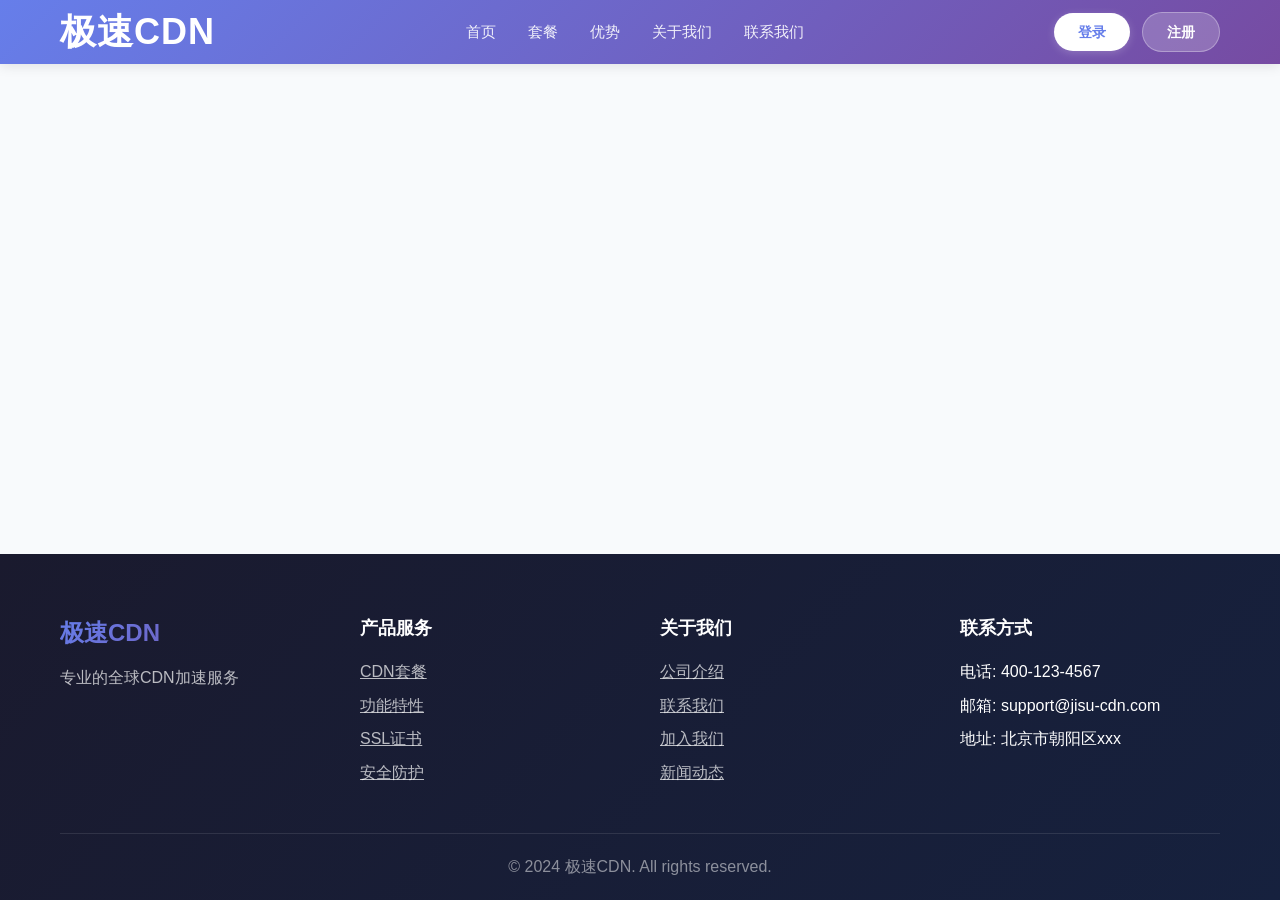
==== commit 6761ab02: "【A】拓展登录和注册以及用户中心" ====
--- a/index.html
+++ b/index.html
@@ -5,8 +5,8 @@
   <meta name="viewport" content="width=device-width, initial-scale=1.0">
   <title>CDN门户网站 - 全球加速服务</title>
   <link rel="icon" type="image/svg+xml" href="/vite.svg">
-  <script type="module" crossorigin src="/assets/index-C6UZtWuu.js"></script>
-  <link rel="stylesheet" crossorigin href="/assets/index-DV6_GvPf.css">
+  <script type="module" crossorigin src="/assets/index-D7ppRzgO.js"></script>
+  <link rel="stylesheet" crossorigin href="/assets/index-Igo6DT3T.css">
 </head>
 <body>
   <div id="app"></div>
--- a/assets/index-Igo6DT3T.css
+++ b/assets/index-Igo6DT3T.css
@@ -0,0 +1 @@
+.home[data-v-2555be69]{background:#f8fafc}.hero[data-v-2555be69]{background:linear-gradient(135deg,#667eea,#764ba2);color:#fff;padding:100px 0;min-height:700px;display:flex;align-items:center;position:relative;overflow:hidden}.hero[data-v-2555be69]:before{content:"";position:absolute;top:0;left:0;right:0;bottom:0;background:radial-gradient(circle at 30% 50%,rgba(255,255,255,.1) 0%,transparent 50%)}.hero-content[data-v-2555be69]{display:flex;align-items:center;justify-content:space-between;gap:60px;position:relative;z-index:1}.hero-text[data-v-2555be69]{flex:1;max-width:600px}.hero-text h1[data-v-2555be69]{font-size:48px;font-weight:800;line-height:1.2;margin-bottom:16px}.hero-text h2[data-v-2555be69]{font-size:32px;font-weight:700;margin-bottom:20px;opacity:.95}.hero-text p[data-v-2555be69]{font-size:18px;opacity:.9;margin-bottom:32px;line-height:1.6}.hero-actions[data-v-2555be69]{display:flex;gap:20px;align-items:center;flex-wrap:wrap}.price-tag[data-v-2555be69]{color:#fff;font-size:16px;font-weight:600;opacity:.9}.hero-visual[data-v-2555be69]{flex:1;display:flex;justify-content:center;align-items:center;max-width:500px}.globe-animation[data-v-2555be69]{width:400px;height:400px;position:relative;display:flex;align-items:center;justify-content:center}.orbit[data-v-2555be69]{position:absolute;border:2px solid rgba(255,255,255,.2);border-radius:50%;animation:rotate-2555be69 20s linear infinite}.orbit-1[data-v-2555be69]{width:300px;height:300px}.orbit-2[data-v-2555be69]{width:350px;height:350px;animation-duration:25s;animation-direction:reverse}.orbit-3[data-v-2555be69]{width:400px;height:400px;animation-duration:30s}.center-globe[data-v-2555be69]{font-size:120px;animation:pulse-2555be69 3s ease-in-out infinite}@keyframes rotate-2555be69{0%{transform:rotate(0)}to{transform:rotate(360deg)}}@keyframes pulse-2555be69{0%,to{transform:scale(1)}50%{transform:scale(1.1)}}.services-section[data-v-2555be69]{padding:80px 0;background:#fff}.section-header[data-v-2555be69]{text-align:center;margin-bottom:60px}.section-header h2[data-v-2555be69]{font-size:36px;font-weight:700;margin-bottom:12px;color:#1e293b}.section-header p[data-v-2555be69]{font-size:18px;color:#64748b}.services-grid[data-v-2555be69]{display:grid;grid-template-columns:repeat(auto-fit,minmax(350px,1fr));gap:32px}.service-card[data-v-2555be69]{background:#fff;border-radius:16px;padding:40px;box-shadow:0 4px 6px -1px #0000001a;transition:all .3s ease;border:1px solid #e2e8f0}.service-card[data-v-2555be69]:hover{transform:translateY(-8px);box-shadow:0 20px 25px -5px #0000001a}.service-icon[data-v-2555be69]{font-size:48px;margin-bottom:20px}.service-card h3[data-v-2555be69]{font-size:24px;font-weight:700;margin-bottom:16px;color:#1e293b}.service-card p[data-v-2555be69]{color:#64748b;line-height:1.6;margin-bottom:24px}.service-footer[data-v-2555be69]{display:flex;justify-content:space-between;align-items:center;padding-top:20px;border-top:1px solid #e2e8f0}.service-footer .price[data-v-2555be69]{color:#667eea;font-weight:700;font-size:16px}.learn-more[data-v-2555be69]{color:#667eea;font-weight:600;text-decoration:none;transition:all .3s ease}.learn-more[data-v-2555be69]:hover{color:#764ba2}.metrics-section[data-v-2555be69]{padding:80px 0;background:linear-gradient(135deg,#667eea,#764ba2)}.metrics-grid[data-v-2555be69]{display:grid;grid-template-columns:repeat(auto-fit,minmax(250px,1fr));gap:40px}.metrics-section .section-header h2[data-v-2555be69],.metrics-section .section-header p[data-v-2555be69]{color:#fff}.metric-card[data-v-2555be69]{text-align:center;color:#fff}.metric-value[data-v-2555be69]{font-size:56px;font-weight:800;margin-bottom:12px}.metric-label[data-v-2555be69]{font-size:16px;opacity:.9}.why-choose-section[data-v-2555be69]{padding:80px 0;background:#f8fafc}.why-choose-grid[data-v-2555be69]{display:grid;grid-template-columns:repeat(auto-fit,minmax(350px,1fr));gap:32px}.why-choose-item[data-v-2555be69]{background:#fff;border-radius:16px;padding:32px;box-shadow:0 4px 6px -1px #0000001a;transition:all .3s ease;border:1px solid #e2e8f0}.why-choose-item[data-v-2555be69]:hover{transform:translateY(-8px);box-shadow:0 20px 25px -5px #0000001a}.why-icon[data-v-2555be69]{font-size:48px;margin-bottom:20px}.why-choose-item h3[data-v-2555be69]{font-size:20px;font-weight:700;margin-bottom:12px;color:#1e293b}.why-choose-item p[data-v-2555be69]{color:#64748b;line-height:1.6}.reviews-section[data-v-2555be69]{padding:80px 0;background:#fff}.reviews-grid[data-v-2555be69]{display:grid;grid-template-columns:repeat(auto-fit,minmax(300px,1fr));gap:32px}.review-card[data-v-2555be69]{background:#fff;border-radius:16px;padding:32px;box-shadow:0 4px 6px -1px #0000001a;border:1px solid #e2e8f0;transition:all .3s ease}.review-card[data-v-2555be69]:hover{transform:translateY(-8px);box-shadow:0 20px 25px -5px #0000001a}.review-header[data-v-2555be69]{display:flex;align-items:center;gap:16px;margin-bottom:20px}.avatar[data-v-2555be69]{width:60px;height:60px;background:linear-gradient(135deg,#667eea,#764ba2);border-radius:50%;display:flex;align-items:center;justify-content:center;font-size:32px}.reviewer-info h4[data-v-2555be69]{font-size:18px;font-weight:700;color:#1e293b;margin-bottom:4px}.review-title[data-v-2555be69]{font-size:14px;color:#64748b}.review-content[data-v-2555be69]{color:#475569;line-height:1.8;margin-bottom:16px;font-style:italic}.review-rating[data-v-2555be69]{font-size:20px}.cta-section[data-v-2555be69]{background:linear-gradient(135deg,#667eea,#764ba2);color:#fff;padding:80px 0;text-align:center}.cta-section h2[data-v-2555be69]{font-size:36px;font-weight:700;margin-bottom:16px}.cta-section p[data-v-2555be69]{font-size:18px;opacity:.9;margin-bottom:32px;max-width:800px;margin-left:auto;margin-right:auto}.cta-actions[data-v-2555be69]{display:flex;gap:16px;justify-content:center}.btn[data-v-2555be69]{display:inline-block;padding:14px 32px;border-radius:8px;font-size:16px;font-weight:600;text-decoration:none;transition:all .3s ease}.btn-white[data-v-2555be69]{background:#fff;color:#667eea}.btn-white[data-v-2555be69]:hover{background:#ffffffe6;transform:translateY(-2px);box-shadow:0 8px 16px #0003}.btn-outline-white[data-v-2555be69]{background:transparent;color:#fff;border:2px solid white}.btn-outline-white[data-v-2555be69]:hover{background:#fff;color:#667eea;transform:translateY(-2px)}@media (max-width: 768px){.hero-content[data-v-2555be69]{flex-direction:column;text-align:center}.hero-text h1[data-v-2555be69]{font-size:36px}.hero-text h2[data-v-2555be69]{font-size:24px}.hero-visual[data-v-2555be69]{display:none}.services-grid[data-v-2555be69],.why-choose-grid[data-v-2555be69],.reviews-grid[data-v-2555be69]{grid-template-columns:1fr}.cta-actions[data-v-2555be69]{flex-direction:column}}.pricing-page[data-v-6e8954fa]{background:#f8fafc;min-height:100vh}.page-header[data-v-6e8954fa]{background:linear-gradient(135deg,#667eea,#764ba2);color:#fff;padding:80px 0;text-align:center}.page-header h1[data-v-6e8954fa]{font-size:48px;font-weight:800;margin-bottom:12px}.page-header p[data-v-6e8954fa]{font-size:20px;opacity:.9}.pricing-section[data-v-6e8954fa]{padding:80px 0}.pricing-cards[data-v-6e8954fa]{display:grid;grid-template-columns:repeat(auto-fit,minmax(300px,1fr));gap:32px}.pricing-card[data-v-6e8954fa]{background:#fff;border-radius:16px;padding:40px;position:relative;box-shadow:0 4px 6px -1px #0000001a;transition:all .3s ease;border:1px solid #e2e8f0}.pricing-card[data-v-6e8954fa]:hover{transform:translateY(-8px);box-shadow:0 20px 25px -5px #0000001a}.pricing-card.popular[data-v-6e8954fa]{border:2px solid #667eea;transform:scale(1.05)}.pricing-card.popular[data-v-6e8954fa]:before{content:"推荐";position:absolute;top:-12px;left:50%;transform:translate(-50%);background:linear-gradient(135deg,#667eea,#764ba2);color:#fff;padding:4px 20px;border-radius:20px;font-size:12px;font-weight:600}.pricing-header[data-v-6e8954fa]{text-align:center;margin-bottom:32px;padding-bottom:32px;border-bottom:1px solid #f1f5f9}.pricing-header h3[data-v-6e8954fa]{font-size:28px;font-weight:700;margin-bottom:16px;color:#1e293b}.price[data-v-6e8954fa]{display:flex;justify-content:center;align-items:baseline;margin-bottom:12px}.currency[data-v-6e8954fa]{font-size:24px;color:#667eea;font-weight:600}.amount[data-v-6e8954fa]{font-size:56px;color:#667eea;font-weight:800}.period[data-v-6e8954fa]{font-size:16px;color:#64748b}.description[data-v-6e8954fa]{color:#64748b;font-size:14px}.pricing-features[data-v-6e8954fa]{margin-bottom:32px}.feature-item[data-v-6e8954fa]{display:flex;align-items:center;padding:12px 0;color:#475569;border-bottom:1px solid #f1f5f9}.check-icon[data-v-6e8954fa]{color:#10b981;font-weight:700;margin-right:12px;font-size:18px}.pricing-action[data-v-6e8954fa]{text-align:center}.pricing-action .el-button[data-v-6e8954fa]{width:100%;border-radius:8px;padding:12px 24px;font-size:16px}.faq-section[data-v-6e8954fa]{padding:80px 0;background:#fff}.section-header[data-v-6e8954fa]{text-align:center;margin-bottom:60px}.section-header h2[data-v-6e8954fa]{font-size:36px;font-weight:700;margin-bottom:12px;color:#1e293b}.section-header p[data-v-6e8954fa]{font-size:18px;color:#64748b}.el-collapse[data-v-6e8954fa]{max-width:800px;margin:0 auto}.faq-answer[data-v-6e8954fa]{line-height:1.8;color:#475569}.contact-sales[data-v-6e8954fa]{background:linear-gradient(135deg,#667eea,#764ba2);color:#fff;padding:80px 0;text-align:center}.contact-sales h2[data-v-6e8954fa]{font-size:36px;font-weight:700;margin-bottom:12px}.contact-sales p[data-v-6e8954fa]{font-size:18px;opacity:.9;margin-bottom:32px}@media (max-width: 768px){.page-header h1[data-v-6e8954fa]{font-size:36px}.pricing-card.popular[data-v-6e8954fa]{transform:scale(1)}}.features-page[data-v-ac1469d3]{background:#f8fafc;min-height:100vh}.page-header[data-v-ac1469d3]{background:linear-gradient(135deg,#667eea,#764ba2);color:#fff;padding:80px 0;text-align:center}.page-header h1[data-v-ac1469d3]{font-size:48px;font-weight:800;margin-bottom:12px}.page-header p[data-v-ac1469d3]{font-size:20px;opacity:.9}.features-section[data-v-ac1469d3]{padding:80px 0}.features-grid[data-v-ac1469d3]{display:grid;grid-template-columns:repeat(auto-fit,minmax(350px,1fr));gap:32px}.feature-card[data-v-ac1469d3]{background:#fff;border-radius:16px;padding:40px;box-shadow:0 4px 6px -1px #0000001a;transition:all .3s ease;border:1px solid #e2e8f0}.feature-card[data-v-ac1469d3]:hover{transform:translateY(-8px);box-shadow:0 20px 25px -5px #0000001a}.feature-icon[data-v-ac1469d3]{font-size:56px;margin-bottom:20px}.feature-card h3[data-v-ac1469d3]{font-size:24px;font-weight:700;margin-bottom:12px;color:#1e293b}.feature-card p[data-v-ac1469d3]{color:#64748b;line-height:1.6;margin-bottom:24px}.feature-details[data-v-ac1469d3]{list-style:none;padding-left:0}.feature-details li[data-v-ac1469d3]{color:#475569;position:relative;padding:8px 0 8px 24px}.feature-details li[data-v-ac1469d3]:before{content:"•";position:absolute;left:0;color:#667eea;font-weight:700;font-size:20px}.comparison-section[data-v-ac1469d3]{padding:80px 0;background:#fff}.section-header[data-v-ac1469d3]{text-align:center;margin-bottom:60px}.section-header h2[data-v-ac1469d3]{font-size:36px;font-weight:700;margin-bottom:12px;color:#1e293b}.section-header p[data-v-ac1469d3]{font-size:18px;color:#64748b}.comparison-table[data-v-ac1469d3]{max-width:800px;margin:0 auto}.stats-section[data-v-ac1469d3]{background:linear-gradient(135deg,#667eea,#764ba2);color:#fff;padding:80px 0}.stats-grid[data-v-ac1469d3]{display:grid;grid-template-columns:repeat(auto-fit,minmax(200px,1fr));gap:40px}.stat-item[data-v-ac1469d3]{text-align:center}.stat-number[data-v-ac1469d3]{font-size:48px;font-weight:800;margin-bottom:8px}.stat-label[data-v-ac1469d3]{font-size:16px;opacity:.9}.cta-section[data-v-ac1469d3]{background:#fff;padding:80px 0;text-align:center}.cta-section h2[data-v-ac1469d3]{font-size:36px;font-weight:700;margin-bottom:12px;color:#1e293b}.cta-section p[data-v-ac1469d3]{font-size:18px;color:#64748b;margin-bottom:32px}.cta-actions[data-v-ac1469d3]{display:flex;gap:16px;justify-content:center}.btn[data-v-ac1469d3]{display:inline-block;padding:12px 32px;border-radius:8px;font-size:16px;font-weight:600;text-decoration:none;transition:all .3s ease}.btn-primary[data-v-ac1469d3]{background:linear-gradient(135deg,#667eea,#764ba2);color:#fff}.btn-primary[data-v-ac1469d3]:hover{transform:translateY(-2px);box-shadow:0 8px 16px #667eea4d}.btn-secondary[data-v-ac1469d3]{background:#fff;border:2px solid #667eea;color:#667eea}.btn-secondary[data-v-ac1469d3]:hover{background:#667eea;color:#fff;transform:translateY(-2px)}@media (max-width: 768px){.page-header h1[data-v-ac1469d3]{font-size:36px}.features-grid[data-v-ac1469d3]{grid-template-columns:1fr}.cta-actions[data-v-ac1469d3]{flex-direction:column}}.about-page[data-v-dac5de35]{background:#f8fafc;min-height:100vh}.page-header[data-v-dac5de35]{background:linear-gradient(135deg,#667eea,#764ba2);color:#fff;padding:80px 0;text-align:center}.page-header h1[data-v-dac5de35]{font-size:48px;font-weight:800;margin-bottom:12px}.page-header p[data-v-dac5de35]{font-size:20px;opacity:.9}.story-section[data-v-dac5de35]{padding:80px 0;background:#fff}.story-content[data-v-dac5de35]{display:flex;align-items:center;gap:60px}.story-text[data-v-dac5de35]{flex:1}.story-text h2[data-v-dac5de35]{font-size:36px;font-weight:700;margin-bottom:24px;color:#1e293b}.story-text p[data-v-dac5de35]{font-size:16px;line-height:1.8;color:#475569;margin-bottom:16px}.story-image[data-v-dac5de35]{flex:1}.image-placeholder[data-v-dac5de35]{background:linear-gradient(135deg,#667eea,#764ba2);border-radius:20px;padding:80px 40px;text-align:center;color:#fff}.image-placeholder h3[data-v-dac5de35]{font-size:64px;margin-bottom:16px}.mission-section[data-v-dac5de35]{padding:80px 0}.mission-grid[data-v-dac5de35]{display:grid;grid-template-columns:repeat(auto-fit,minmax(300px,1fr));gap:32px}.mission-card[data-v-dac5de35]{background:#fff;border-radius:16px;padding:40px;text-align:center;box-shadow:0 4px 6px -1px #0000001a;transition:all .3s ease;border:1px solid #e2e8f0}.mission-card[data-v-dac5de35]:hover{transform:translateY(-8px);box-shadow:0 20px 25px -5px #0000001a}.mission-icon[data-v-dac5de35]{font-size:48px;margin-bottom:20px}.mission-card h3[data-v-dac5de35]{font-size:24px;font-weight:700;margin-bottom:16px;color:#1e293b}.mission-card p[data-v-dac5de35]{color:#64748b;line-height:1.6}.team-section[data-v-dac5de35]{padding:80px 0;background:#fff}.section-header[data-v-dac5de35]{text-align:center;margin-bottom:60px}.section-header h2[data-v-dac5de35]{font-size:36px;font-weight:700;margin-bottom:12px;color:#1e293b}.section-header p[data-v-dac5de35]{font-size:18px;color:#64748b}.team-grid[data-v-dac5de35]{display:grid;grid-template-columns:repeat(auto-fit,minmax(250px,1fr));gap:32px}.team-member[data-v-dac5de35]{background:#fff;border-radius:16px;padding:32px;text-align:center;box-shadow:0 4px 6px -1px #0000001a;transition:all .3s ease;border:1px solid #e2e8f0}.team-member[data-v-dac5de35]:hover{transform:translateY(-8px);box-shadow:0 20px 25px -5px #0000001a}.member-avatar[data-v-dac5de35]{width:100px;height:100px;background:linear-gradient(135deg,#667eea,#764ba2);border-radius:50%;margin:0 auto 20px;display:flex;align-items:center;justify-content:center;font-size:48px}.team-member h4[data-v-dac5de35]{font-size:20px;font-weight:700;margin-bottom:8px;color:#1e293b}.member-role[data-v-dac5de35]{color:#667eea;font-weight:600;margin-bottom:12px}.member-bio[data-v-dac5de35]{color:#64748b;font-size:14px;line-height:1.6}.milestones-section[data-v-dac5de35]{padding:80px 0}.timeline[data-v-dac5de35]{max-width:800px;margin:0 auto}.timeline-item[data-v-dac5de35]{display:flex;gap:24px;margin-bottom:32px;padding-left:40px;position:relative}.timeline-item[data-v-dac5de35]:before{content:"";position:absolute;left:0;top:0;bottom:0;width:2px;background:#e2e8f0}.timeline-item[data-v-dac5de35]:after{content:"";position:absolute;left:-6px;top:8px;width:14px;height:14px;background:#667eea;border-radius:50%;border:3px solid white;box-shadow:0 0 0 2px #667eea}.timeline-year[data-v-dac5de35]{font-size:24px;font-weight:700;color:#667eea;min-width:80px}.timeline-content h4[data-v-dac5de35]{font-size:18px;font-weight:600;margin-bottom:8px;color:#1e293b}.timeline-content p[data-v-dac5de35]{color:#64748b;line-height:1.6}.partners-section[data-v-dac5de35]{padding:80px 0;background:#fff}.partners-grid[data-v-dac5de35]{display:grid;grid-template-columns:repeat(auto-fit,minmax(180px,1fr));gap:24px}.logo-placeholder[data-v-dac5de35]{background:#fff;border:2px solid #e2e8f0;border-radius:12px;padding:40px 20px;text-align:center;transition:all .3s ease;color:#64748b}.logo-placeholder[data-v-dac5de35]:hover{border-color:#667eea;color:#667eea;transform:translateY(-4px)}@media (max-width: 768px){.story-content[data-v-dac5de35]{flex-direction:column}.page-header h1[data-v-dac5de35]{font-size:36px}.timeline-item[data-v-dac5de35]{padding-left:20px}}.contact-page[data-v-4cbf7e03]{background:#f8fafc;min-height:100vh}.page-header[data-v-4cbf7e03]{background:linear-gradient(135deg,#667eea,#764ba2);color:#fff;padding:80px 0;text-align:center}.page-header h1[data-v-4cbf7e03]{font-size:48px;font-weight:800;margin-bottom:12px}.page-header p[data-v-4cbf7e03]{font-size:20px;opacity:.9}.contact-section[data-v-4cbf7e03]{padding:80px 0}.contact-content[data-v-4cbf7e03]{display:grid;grid-template-columns:1fr 1fr;gap:60px}.contact-form[data-v-4cbf7e03]{background:#fff;border-radius:16px;padding:40px;box-shadow:0 4px 6px -1px #0000001a}.contact-form h2[data-v-4cbf7e03]{font-size:28px;font-weight:700;margin-bottom:32px;color:#1e293b}.contact-info[data-v-4cbf7e03]{background:#fff;border-radius:16px;padding:40px;box-shadow:0 4px 6px -1px #0000001a}.contact-info h2[data-v-4cbf7e03]{font-size:28px;font-weight:700;margin-bottom:32px;color:#1e293b}.info-item[data-v-4cbf7e03]{display:flex;gap:20px;margin-bottom:24px}.info-icon[data-v-4cbf7e03]{font-size:24px;width:48px;height:48px;background:linear-gradient(135deg,#667eea,#764ba2);border-radius:12px;display:flex;align-items:center;justify-content:center;flex-shrink:0}.info-content h4[data-v-4cbf7e03]{font-size:16px;font-weight:600;margin-bottom:8px;color:#1e293b}.info-content p[data-v-4cbf7e03]{color:#64748b;font-size:14px;line-height:1.6}.social-links[data-v-4cbf7e03]{margin-top:32px;padding-top:24px;border-top:1px solid #e2e8f0}.social-links h4[data-v-4cbf7e03]{font-size:16px;font-weight:600;margin-bottom:16px;color:#1e293b}.social-icons[data-v-4cbf7e03]{display:flex;gap:12px;flex-wrap:wrap}.social-icon[data-v-4cbf7e03]{padding:10px 20px;background:linear-gradient(135deg,#667eea,#764ba2);color:#fff;border-radius:20px;font-size:14px;font-weight:600;text-decoration:none;transition:all .3s ease}.social-icon[data-v-4cbf7e03]:hover{transform:translateY(-2px);box-shadow:0 4px 12px #667eea66}.map-section[data-v-4cbf7e03]{padding:80px 0;background:#fff}.map-section h2[data-v-4cbf7e03]{text-align:center;font-size:36px;font-weight:700;margin-bottom:40px;color:#1e293b}.map-placeholder[data-v-4cbf7e03]{background:linear-gradient(135deg,#667eea,#764ba2);border-radius:16px;height:400px;display:flex;align-items:center;justify-content:center}.map-content[data-v-4cbf7e03]{text-align:center;color:#fff}.map-content h3[data-v-4cbf7e03]{font-size:48px;margin-bottom:16px}.map-content p[data-v-4cbf7e03]{font-size:18px;opacity:.9}.faq-quick[data-v-4cbf7e03]{padding:80px 0}.faq-quick h2[data-v-4cbf7e03]{text-align:center;font-size:36px;font-weight:700;margin-bottom:40px;color:#1e293b}.faq-links[data-v-4cbf7e03]{display:grid;grid-template-columns:repeat(auto-fit,minmax(250px,1fr));gap:24px}.faq-link[data-v-4cbf7e03]{background:#fff;border-radius:16px;padding:32px;text-decoration:none;display:flex;gap:20px;box-shadow:0 4px 6px -1px #0000001a;transition:all .3s ease;border:1px solid #e2e8f0}.faq-link[data-v-4cbf7e03]:hover{transform:translateY(-8px);box-shadow:0 20px 25px -5px #0000001a}.faq-icon[data-v-4cbf7e03]{font-size:36px}.faq-text h4[data-v-4cbf7e03]{font-size:18px;font-weight:600;margin-bottom:8px;color:#1e293b}.faq-text p[data-v-4cbf7e03]{font-size:14px;color:#64748b;line-height:1.6}@media (max-width: 768px){.contact-content[data-v-4cbf7e03]{grid-template-columns:1fr}.page-header h1[data-v-4cbf7e03]{font-size:36px}.faq-links[data-v-4cbf7e03]{grid-template-columns:1fr}}.login-page[data-v-4637d921]{min-height:100vh;background:linear-gradient(135deg,#667eea,#764ba2);display:flex;align-items:center;justify-content:center;padding:80px 20px 20px}.login-container[data-v-4637d921]{display:flex;max-width:1000px;width:100%;background:#fff;border-radius:20px;box-shadow:0 20px 60px #0000004d;overflow:hidden}.login-card[data-v-4637d921]{flex:1;padding:40px}.login-header[data-v-4637d921]{text-align:center;margin-bottom:40px}.login-header h1[data-v-4637d921]{font-size:32px;font-weight:700;color:#1e293b;margin-bottom:8px}.login-header p[data-v-4637d921]{font-size:16px;color:#64748b}.login-form[data-v-4637d921]{max-width:400px;margin:0 auto}.form-options[data-v-4637d921]{display:flex;justify-content:space-between;align-items:center;margin-bottom:24px}.forgot-link[data-v-4637d921]{color:#667eea;text-decoration:none;font-size:14px;transition:color .3s ease}.forgot-link[data-v-4637d921]:hover{color:#764ba2}.login-button[data-v-4637d921]{width:100%;height:48px;font-size:16px;font-weight:600;border-radius:8px;background:linear-gradient(135deg,#667eea,#764ba2);border:none;transition:all .3s ease}.login-button[data-v-4637d921]:hover{transform:translateY(-2px);box-shadow:0 8px 16px #667eea4d}.divider[data-v-4637d921]{text-align:center;margin:32px 0;position:relative}.divider[data-v-4637d921]:before{content:"";position:absolute;left:0;right:0;top:50%;height:1px;background:#e2e8f0}.divider span[data-v-4637d921]{background:#fff;padding:0 16px;color:#94a3b8;font-size:14px;position:relative}.social-login[data-v-4637d921]{display:flex;gap:16px;flex-direction:column}.social-button[data-v-4637d921]{width:100%;height:44px;border:1px solid #e2e8f0;border-radius:8px;display:flex;align-items:center;justify-content:center;gap:12px;transition:all .3s ease}.social-button[data-v-4637d921]:hover{border-color:#667eea;color:#667eea;transform:translateY(-2px);box-shadow:0 4px 12px #667eea33}.social-icon[data-v-4637d921]{font-size:20px}.login-footer[data-v-4637d921]{text-align:center;margin-top:32px;padding-top:24px;border-top:1px solid #e2e8f0}.login-footer p[data-v-4637d921]{color:#64748b;font-size:14px;margin-bottom:8px}.register-link[data-v-4637d921]{color:#667eea;text-decoration:none;font-weight:600;font-size:16px;transition:color .3s ease}.register-link[data-v-4637d921]:hover{color:#764ba2}.login-sidebar[data-v-4637d921]{flex:1;background:linear-gradient(135deg,#667eea,#764ba2);display:flex;align-items:center;justify-content:center;padding:60px 40px}.sidebar-content[data-v-4637d921]{text-align:center;color:#fff}.logo-large[data-v-4637d921]{font-size:80px;margin-bottom:24px}.sidebar-content h2[data-v-4637d921]{font-size:36px;font-weight:700;margin-bottom:12px}.sidebar-content>p[data-v-4637d921]{font-size:18px;opacity:.9;margin-bottom:40px}.features-list[data-v-4637d921]{list-style:none;text-align:left;display:inline-block}.features-list li[data-v-4637d921]{padding:12px 0;font-size:16px;opacity:.9}@media (max-width: 968px){.login-container[data-v-4637d921]{flex-direction:column}.login-sidebar[data-v-4637d921]{display:none}.login-card[data-v-4637d921]{padding:30px 20px}}@media (max-width: 480px){.login-header h1[data-v-4637d921]{font-size:24px}.login-form[data-v-4637d921]{max-width:100%}.social-login[data-v-4637d921]{flex-direction:column}}.register-page[data-v-36d9d25b]{min-height:100vh;background:linear-gradient(135deg,#667eea,#764ba2);display:flex;align-items:center;justify-content:center;padding:80px 20px 20px}.register-container[data-v-36d9d25b]{display:flex;max-width:1000px;width:100%;background:#fff;border-radius:20px;box-shadow:0 20px 60px #0000004d;overflow:hidden}.register-card[data-v-36d9d25b]{flex:1;padding:40px}.register-header[data-v-36d9d25b]{text-align:center;margin-bottom:40px}.register-header h1[data-v-36d9d25b]{font-size:32px;font-weight:700;color:#1e293b;margin-bottom:8px}.register-header p[data-v-36d9d25b]{font-size:16px;color:#64748b}.register-steps[data-v-36d9d25b]{margin-bottom:40px}.register-form[data-v-36d9d25b]{max-width:400px;margin:0 auto}.code-input[data-v-36d9d25b]{display:flex;gap:12px}.code-input .el-input[data-v-36d9d25b]{flex:1}.code-button[data-v-36d9d25b]{white-space:nowrap;min-width:120px}.next-button[data-v-36d9d25b],.submit-button[data-v-36d9d25b],.prev-button[data-v-36d9d25b]{width:100%;height:48px;font-size:16px;font-weight:600;border-radius:8px}.next-button[data-v-36d9d25b],.submit-button[data-v-36d9d25b]{background:linear-gradient(135deg,#667eea,#764ba2);border:none}.next-button[data-v-36d9d25b]:hover,.submit-button[data-v-36d9d25b]:hover{transform:translateY(-2px);box-shadow:0 8px 16px #667eea4d}.button-group[data-v-36d9d25b]{display:flex;gap:16px}.prev-button[data-v-36d9d25b]{flex:1}.submit-button[data-v-36d9d25b]{flex:2}.terms-link[data-v-36d9d25b]{color:#667eea;text-decoration:none}.terms-link[data-v-36d9d25b]:hover{text-decoration:underline}.success-step[data-v-36d9d25b]{text-align:center;padding:40px 20px}.success-icon[data-v-36d9d25b]{width:80px;height:80px;background:linear-gradient(135deg,#10b981,#059669);border-radius:50%;display:flex;align-items:center;justify-content:center;font-size:40px;color:#fff;font-weight:700;margin:0 auto 24px}.success-step h2[data-v-36d9d25b]{font-size:28px;font-weight:700;color:#1e293b;margin-bottom:12px}.success-step>p[data-v-36d9d25b]{font-size:16px;color:#64748b;margin-bottom:32px}.success-actions[data-v-36d9d25b]{display:flex;gap:16px;justify-content:center}.register-footer[data-v-36d9d25b]{text-align:center;margin-top:32px;padding-top:24px;border-top:1px solid #e2e8f0}.register-footer p[data-v-36d9d25b]{color:#64748b;font-size:14px;margin-bottom:8px}.login-link[data-v-36d9d25b]{color:#667eea;text-decoration:none;font-weight:600;font-size:16px;transition:color .3s ease}.login-link[data-v-36d9d25b]:hover{color:#764ba2}.register-sidebar[data-v-36d9d25b]{flex:1;background:linear-gradient(135deg,#667eea,#764ba2);display:flex;align-items:center;justify-content:center;padding:60px 40px}.sidebar-content[data-v-36d9d25b]{text-align:center;color:#fff}.logo-large[data-v-36d9d25b]{font-size:80px;margin-bottom:24px}.sidebar-content>h2[data-v-36d9d25b]{font-size:36px;font-weight:700;margin-bottom:12px}.sidebar-content>p[data-v-36d9d25b]{font-size:18px;opacity:.9;margin-bottom:40px}.benefits[data-v-36d9d25b]{display:flex;flex-direction:column;gap:24px;text-align:left}.benefit-item[data-v-36d9d25b]{display:flex;align-items:center;gap:16px;background:#ffffff1a;padding:20px;border-radius:12px;-webkit-backdrop-filter:blur(10px);backdrop-filter:blur(10px)}.benefit-icon[data-v-36d9d25b]{font-size:32px}.benefit-text h4[data-v-36d9d25b]{font-size:16px;font-weight:600;margin-bottom:4px}.benefit-text p[data-v-36d9d25b]{font-size:14px;opacity:.9}@media (max-width: 968px){.register-container[data-v-36d9d25b]{flex-direction:column}.register-sidebar[data-v-36d9d25b]{display:none}.register-card[data-v-36d9d25b]{padding:30px 20px}}@media (max-width: 480px){.register-header h1[data-v-36d9d25b]{font-size:24px}.register-form[data-v-36d9d25b]{max-width:100%}.button-group[data-v-36d9d25b],.success-actions[data-v-36d9d25b]{flex-direction:column}}.dashboard[data-v-6f2f23bd]{background:#f8fafc;min-height:100vh;padding:40px 0}.dashboard-content[data-v-6f2f23bd]{display:grid;grid-template-columns:280px 1fr;gap:32px;margin-bottom:60px}.dashboard-sidebar[data-v-6f2f23bd]{background:#fff;border-radius:16px;padding:24px;box-shadow:0 2px 8px #0000001a;height:fit-content}.user-info[data-v-6f2f23bd]{text-align:center;margin-bottom:24px;padding-bottom:24px;border-bottom:1px solid #e2e8f0}.avatar[data-v-6f2f23bd]{width:80px;height:80px;background:linear-gradient(135deg,#667eea,#764ba2);border-radius:50%;display:flex;align-items:center;justify-content:center;font-size:40px;margin:0 auto 12px}.user-info h3[data-v-6f2f23bd]{font-size:18px;font-weight:600;color:#1e293b;margin-bottom:4px}.user-status[data-v-6f2f23bd]{font-size:14px;color:#10b981;font-weight:500}.dashboard-menu[data-v-6f2f23bd]{border:none}.dashboard-menu .el-menu-item[data-v-6f2f23bd]{display:flex;align-items:center;gap:12px;padding:16px 20px;margin-bottom:4px;border-radius:8px;transition:all .3s ease}.dashboard-menu .el-menu-item[data-v-6f2f23bd]:hover{background:#f1f5f9}.dashboard-menu .el-menu-item.is-active[data-v-6f2f23bd]{background:linear-gradient(135deg,#667eea,#764ba2);color:#fff}.dashboard-main[data-v-6f2f23bd]{background:#fff;border-radius:16px;padding:32px;box-shadow:0 2px 8px #0000001a;min-height:calc(100vh - 80px)}.dashboard-section[data-v-6f2f23bd]{width:100%}.dashboard-section h2[data-v-6f2f23bd]{font-size:24px;font-weight:700;color:#1e293b;margin-bottom:24px}.stats-grid[data-v-6f2f23bd]{display:grid;grid-template-columns:repeat(auto-fit,minmax(240px,1fr));gap:24px;margin-bottom:40px;width:100%}.stat-card[data-v-6f2f23bd]{display:flex;align-items:center;gap:20px;padding:24px;background:#f8fafc;border-radius:12px;border:1px solid #e2e8f0;transition:all .3s ease}.stat-card[data-v-6f2f23bd]:hover{transform:translateY(-4px);box-shadow:0 8px 16px #0000001a}.stat-icon[data-v-6f2f23bd]{font-size:36px}.stat-content h4[data-v-6f2f23bd]{font-size:14px;color:#64748b;margin-bottom:8px}.stat-value[data-v-6f2f23bd]{font-size:24px;font-weight:700;color:#1e293b;margin-bottom:4px}.stat-change[data-v-6f2f23bd]{font-size:12px;font-weight:600}.stat-change.positive[data-v-6f2f23bd]{color:#10b981}.stat-change.negative[data-v-6f2f23bd]{color:#ef4444}.stat-change.neutral[data-v-6f2f23bd]{color:#94a3b8}.recent-activity[data-v-6f2f23bd]{margin-top:40px}.recent-activity h3[data-v-6f2f23bd]{font-size:20px;font-weight:600;color:#1e293b;margin-bottom:24px}.el-timeline-item .el-card[data-v-6f2f23bd]{box-shadow:0 2px 4px #0000001a}.section-header[data-v-6f2f23bd]{display:flex;justify-content:space-between;align-items:center;margin-bottom:24px;gap:16px}.search-box[data-v-6f2f23bd]{width:300px}.domain-cell[data-v-6f2f23bd]{display:flex;align-items:center;gap:8px}.domain-icon[data-v-6f2f23bd]{font-size:18px}.pagination[data-v-6f2f23bd]{margin-top:24px;display:flex;justify-content:center}.analytics-controls[data-v-6f2f23bd]{display:flex;gap:16px;margin-bottom:24px;width:100%}.analytics-summary[data-v-6f2f23bd]{display:grid;grid-template-columns:repeat(auto-fit,minmax(240px,1fr));gap:20px;margin-bottom:32px;width:100%}.summary-card[data-v-6f2f23bd]{display:flex;align-items:center;gap:16px;padding:20px;background:linear-gradient(135deg,#667eea,#764ba2);border-radius:12px;color:#fff}.summary-icon[data-v-6f2f23bd]{font-size:32px}.summary-label[data-v-6f2f23bd]{font-size:14px;opacity:.9;margin-bottom:4px}.summary-value[data-v-6f2f23bd]{font-size:24px;font-weight:700;margin-bottom:4px}.summary-trend[data-v-6f2f23bd]{font-size:12px;font-weight:600}.summary-trend.up[data-v-6f2f23bd],.summary-trend.down[data-v-6f2f23bd]{color:#4ade80}.analytics-charts[data-v-6f2f23bd]{display:grid;grid-template-columns:2fr 1fr;gap:24px;margin-bottom:32px;width:100%}.chart-card[data-v-6f2f23bd]{background:#f8fafc;border-radius:12px;padding:24px;border:1px solid #e2e8f0}.chart-header[data-v-6f2f23bd]{display:flex;justify-content:space-between;align-items:center;margin-bottom:20px}.chart-header h3[data-v-6f2f23bd]{font-size:18px;font-weight:600;color:#1e293b}.chart-legend[data-v-6f2f23bd]{display:flex;gap:16px}.legend-item[data-v-6f2f23bd]{display:flex;align-items:center;gap:6px;font-size:14px;color:#64748b}.legend-color[data-v-6f2f23bd]{width:12px;height:12px;border-radius:2px}.chart-placeholder[data-v-6f2f23bd]{padding:20px 0}.chart-bars[data-v-6f2f23bd]{display:flex;justify-content:space-around;align-items:flex-end;height:200px;margin-bottom:16px}.bar[data-v-6f2f23bd]{width:40px;background:linear-gradient(180deg,#667eea,#764ba2);border-radius:4px 4px 0 0;transition:height .3s ease}.bar[data-v-6f2f23bd]:hover{opacity:.8}.chart-labels[data-v-6f2f23bd]{display:flex;justify-content:space-around;color:#64748b;font-size:14px}.region-list[data-v-6f2f23bd]{display:flex;flex-direction:column;gap:16px}.region-item[data-v-6f2f23bd]{display:flex;align-items:center;gap:12px}.region-name[data-v-6f2f23bd]{width:80px;font-size:14px}.region-bar[data-v-6f2f23bd]{flex:1;height:8px;background:#e2e8f0;border-radius:4px;overflow:hidden}.bar-fill[data-v-6f2f23bd]{height:100%;background:linear-gradient(90deg,#667eea,#764ba2);border-radius:4px;transition:width .3s ease}.region-value[data-v-6f2f23bd]{width:50px;text-align:right;font-weight:600;color:#1e293b}.top-resources[data-v-6f2f23bd]{margin-top:32px;width:100%}.top-resources h3[data-v-6f2f23bd]{font-size:18px;font-weight:600;color:#1e293b;margin-bottom:16px}.top-resources .el-table[data-v-6f2f23bd]{width:100%}.settings-form[data-v-6f2f23bd]{width:100%;max-width:800px}.avatar-upload[data-v-6f2f23bd]{display:flex;align-items:center;gap:16px}.avatar-preview[data-v-6f2f23bd]{width:80px;height:80px;background:linear-gradient(135deg,#667eea,#764ba2);border-radius:50%;display:flex;align-items:center;justify-content:center;font-size:40px}.security-item[data-v-6f2f23bd]{display:flex;justify-content:space-between;align-items:center;padding:16px;background:#f8fafc;border-radius:8px;border:1px solid #e2e8f0}.security-info[data-v-6f2f23bd]{display:flex;flex-direction:column;gap:4px}.security-title[data-v-6f2f23bd]{font-weight:600;color:#1e293b}.security-desc[data-v-6f2f23bd]{font-size:14px;color:#64748b}.api-settings[data-v-6f2f23bd]{width:100%;max-width:1000px}.api-header[data-v-6f2f23bd]{display:flex;justify-content:space-between;align-items:center;margin-bottom:24px}.api-header h3[data-v-6f2f23bd]{font-size:18px;font-weight:600;color:#1e293b}.api-keys-list[data-v-6f2f23bd]{display:flex;flex-direction:column;gap:16px;margin-bottom:24px}.api-key-item[data-v-6f2f23bd]{display:flex;justify-content:space-between;align-items:center;padding:20px;background:#f8fafc;border-radius:8px;border:1px solid #e2e8f0}.key-info[data-v-6f2f23bd]{display:flex;flex-direction:column;gap:8px}.key-name[data-v-6f2f23bd]{font-weight:600;color:#1e293b}.key-value[data-v-6f2f23bd]{font-family:monospace;color:#64748b}.key-time[data-v-6f2f23bd]{font-size:14px;color:#94a3b8}.key-actions[data-v-6f2f23bd]{display:flex;gap:8px}.billing-overview[data-v-6f2f23bd]{display:grid;grid-template-columns:repeat(auto-fit,minmax(240px,1fr));gap:20px;margin-bottom:32px;width:100%}.billing-card[data-v-6f2f23bd]{display:flex;align-items:center;gap:16px;padding:24px;background:linear-gradient(135deg,#667eea,#764ba2);border-radius:12px;color:#fff}.billing-card.balance[data-v-6f2f23bd]{background:linear-gradient(135deg,#10b981,#059669)}.card-icon[data-v-6f2f23bd]{font-size:32px}.card-content[data-v-6f2f23bd]{flex:1}.card-label[data-v-6f2f23bd]{font-size:14px;opacity:.9;margin-bottom:4px}.card-value[data-v-6f2f23bd]{font-size:24px;font-weight:700;margin-bottom:4px}.card-desc[data-v-6f2f23bd]{font-size:13px;opacity:.8}.billing-controls[data-v-6f2f23bd]{display:flex;gap:12px;margin-bottom:20px;width:100%}.billing-controls .el-table[data-v-6f2f23bd],.billing-tabs .el-table[data-v-6f2f23bd]{width:100%}.invoice-header[data-v-6f2f23bd],.recharge-header[data-v-6f2f23bd]{display:flex;justify-content:space-between;align-items:center;margin-bottom:20px;width:100%}.text-danger[data-v-6f2f23bd]{color:#ef4444}.text-success[data-v-6f2f23bd]{color:#10b981}.text-muted[data-v-6f2f23bd]{color:#94a3b8}.mt-2[data-v-6f2f23bd]{margin-top:8px}.package-cards[data-v-6f2f23bd]{display:grid;grid-template-columns:repeat(auto-fit,minmax(280px,1fr));gap:24px;width:100%}.package-card[data-v-6f2f23bd]{position:relative;padding:32px;background:#fff;border-radius:16px;border:2px solid #e2e8f0;transition:all .3s ease}.package-card[data-v-6f2f23bd]:hover{transform:translateY(-4px);box-shadow:0 12px 24px #0000001a}.package-card.pro[data-v-6f2f23bd]{border-color:#667eea;background:linear-gradient(135deg,#f0f4ff,#faf5ff)}.package-card.enterprise[data-v-6f2f23bd]{border-color:#764ba2;background:linear-gradient(135deg,#faf5ff,#fef3f2)}.package-badge[data-v-6f2f23bd]{position:absolute;top:-12px;right:24px;background:linear-gradient(135deg,#667eea,#764ba2);color:#fff;padding:4px 16px;border-radius:12px;font-size:12px;font-weight:600}.package-header[data-v-6f2f23bd]{text-align:center;margin-bottom:24px}.package-header h3[data-v-6f2f23bd]{font-size:20px;font-weight:700;color:#1e293b;margin-bottom:12px}.package-price[data-v-6f2f23bd]{font-size:32px;font-weight:800;color:#667eea}.package-price span[data-v-6f2f23bd]{font-size:16px;font-weight:500;color:#64748b}.package-features[data-v-6f2f23bd]{list-style:none;padding:0;margin:0 0 24px}.package-features li[data-v-6f2f23bd]{padding:8px 0;font-size:14px;color:#475569}.package-features li[data-v-6f2f23bd]:last-child{border-bottom:none}.invoice-header[data-v-6f2f23bd],.recharge-header[data-v-6f2f23bd]{display:flex;justify-content:space-between;align-items:center;margin-bottom:20px}.invoice-header h3[data-v-6f2f23bd],.recharge-header h3[data-v-6f2f23bd]{font-size:18px;font-weight:600;color:#1e293b}@media (max-width: 768px){.analytics-charts[data-v-6f2f23bd]{grid-template-columns:1fr}.section-header[data-v-6f2f23bd]{flex-direction:column;align-items:stretch}.search-box[data-v-6f2f23bd]{width:100%}.billing-controls[data-v-6f2f23bd]{flex-direction:column}}@media (max-width: 968px){.dashboard-content[data-v-6f2f23bd]{grid-template-columns:1fr}.dashboard-sidebar[data-v-6f2f23bd]{position:sticky;top:80px;z-index:100}.stats-grid[data-v-6f2f23bd]{grid-template-columns:1fr}}@media (max-width: 640px){.dashboard[data-v-6f2f23bd]{padding:20px 0}}.dashboard-section .el-table[data-v-6f2f23bd]{width:100%}.dashboard-section .el-pagination[data-v-6f2f23bd]{display:flex;justify-content:center}:root{--el-color-white:#fff;--el-color-black:#000;--el-color-primary-rgb:64, 158, 255;--el-color-success-rgb:103, 194, 58;--el-color-warning-rgb:230, 162, 60;--el-color-danger-rgb:245, 108, 108;--el-color-error-rgb:245, 108, 108;--el-color-info-rgb:144, 147, 153;--el-font-size-extra-large:20px;--el-font-size-large:18px;--el-font-size-medium:16px;--el-font-size-base:14px;--el-font-size-small:13px;--el-font-size-extra-small:12px;--el-font-family:"Helvetica Neue", Helvetica, "PingFang SC", "Hiragino Sans GB", "Microsoft YaHei", "微软雅黑", Arial, sans-serif;--el-font-weight-primary:500;--el-font-line-height-primary:24px;--el-index-normal:1;--el-index-top:1000;--el-index-popper:2000;--el-border-radius-base:4px;--el-border-radius-small:2px;--el-border-radius-round:20px;--el-border-radius-circle:100%;--el-transition-duration:.3s;--el-transition-duration-fast:.2s;--el-transition-function-ease-in-out-bezier:cubic-bezier(.645, .045, .355, 1);--el-transition-function-fast-bezier:cubic-bezier(.23, 1, .32, 1);--el-transition-all:all var(--el-transition-duration) var(--el-transition-function-ease-in-out-bezier);--el-transition-fade:opacity var(--el-transition-duration) var(--el-transition-function-fast-bezier);--el-transition-md-fade:transform var(--el-transition-duration) var(--el-transition-function-fast-bezier), opacity var(--el-transition-duration) var(--el-transition-function-fast-bezier);--el-transition-fade-linear:opacity var(--el-transition-duration-fast) linear;--el-transition-border:border-color var(--el-transition-duration-fast) var(--el-transition-function-ease-in-out-bezier);--el-transition-box-shadow:box-shadow var(--el-transition-duration-fast) var(--el-transition-function-ease-in-out-bezier);--el-transition-color:color var(--el-transition-duration-fast) var(--el-transition-function-ease-in-out-bezier);--el-component-size-large:40px;--el-component-size:32px;--el-component-size-small:24px;--lightningcss-light:initial;--lightningcss-dark: ;color-scheme:light;--el-color-primary:#409eff;--el-color-primary-light-3:#79bbff;--el-color-primary-light-5:#a0cfff;--el-color-primary-light-7:#c6e2ff;--el-color-primary-light-8:#d9ecff;--el-color-primary-light-9:#ecf5ff;--el-color-primary-dark-2:#337ecc;--el-color-success:#67c23a;--el-color-success-light-3:#95d475;--el-color-success-light-5:#b3e19d;--el-color-success-light-7:#d1edc4;--el-color-success-light-8:#e1f3d8;--el-color-success-light-9:#f0f9eb;--el-color-success-dark-2:#529b2e;--el-color-warning:#e6a23c;--el-color-warning-light-3:#eebe77;--el-color-warning-light-5:#f3d19e;--el-color-warning-light-7:#f8e3c5;--el-color-warning-light-8:#faecd8;--el-color-warning-light-9:#fdf6ec;--el-color-warning-dark-2:#b88230;--el-color-danger:#f56c6c;--el-color-danger-light-3:#f89898;--el-color-danger-light-5:#fab6b6;--el-color-danger-light-7:#fcd3d3;--el-color-danger-light-8:#fde2e2;--el-color-danger-light-9:#fef0f0;--el-color-danger-dark-2:#c45656;--el-color-error:#f56c6c;--el-color-error-light-3:#f89898;--el-color-error-light-5:#fab6b6;--el-color-error-light-7:#fcd3d3;--el-color-error-light-8:#fde2e2;--el-color-error-light-9:#fef0f0;--el-color-error-dark-2:#c45656;--el-color-info:#909399;--el-color-info-light-3:#b1b3b8;--el-color-info-light-5:#c8c9cc;--el-color-info-light-7:#dedfe0;--el-color-info-light-8:#e9e9eb;--el-color-info-light-9:#f4f4f5;--el-color-info-dark-2:#73767a;--el-bg-color:#fff;--el-bg-color-page:#f2f3f5;--el-bg-color-overlay:#fff;--el-text-color-primary:#303133;--el-text-color-regular:#606266;--el-text-color-secondary:#909399;--el-text-color-placeholder:#a8abb2;--el-text-color-disabled:#c0c4cc;--el-border-color:#dcdfe6;--el-border-color-light:#e4e7ed;--el-border-color-lighter:#ebeef5;--el-border-color-extra-light:#f2f6fc;--el-border-color-dark:#d4d7de;--el-border-color-darker:#cdd0d6;--el-fill-color:#f0f2f5;--el-fill-color-light:#f5f7fa;--el-fill-color-lighter:#fafafa;--el-fill-color-extra-light:#fafcff;--el-fill-color-dark:#ebedf0;--el-fill-color-darker:#e6e8eb;--el-fill-color-blank:#fff;--el-box-shadow:0px 12px 32px 4px #0000000a, 0px 8px 20px #00000014;--el-box-shadow-light:0px 0px 12px #0000001f;--el-box-shadow-lighter:0px 0px 6px #0000001f;--el-box-shadow-dark:0px 16px 48px 16px #00000014, 0px 12px 32px #0000001f, 0px 8px 16px -8px #00000029;--el-disabled-bg-color:var(--el-fill-color-light);--el-disabled-text-color:var(--el-text-color-placeholder);--el-disabled-border-color:var(--el-border-color-light);--el-overlay-color:#000c;--el-overlay-color-light:#000000b3;--el-overlay-color-lighter:#00000080;--el-mask-color:#ffffffe6;--el-mask-color-extra-light:#ffffff4d;--el-border-width:1px;--el-border-style:solid;--el-border-color-hover:var(--el-text-color-disabled);--el-border:var(--el-border-width) var(--el-border-style) var(--el-border-color);--el-svg-monochrome-grey:var(--el-border-color)}.fade-in-linear-enter-active,.fade-in-linear-leave-active{transition:var(--el-transition-fade-linear)}.fade-in-linear-enter-from,.fade-in-linear-leave-to{opacity:0}.el-fade-in-linear-enter-active,.el-fade-in-linear-leave-active{transition:var(--el-transition-fade-linear)}.el-fade-in-linear-enter-from,.el-fade-in-linear-leave-to{opacity:0}.el-fade-in-enter-active,.el-fade-in-leave-active{transition:all var(--el-transition-duration) cubic-bezier(.55,0,.1,1)}.el-fade-in-enter-from,.el-fade-in-leave-active{opacity:0}.el-zoom-in-center-enter-active,.el-zoom-in-center-leave-active{transition:all var(--el-transition-duration) cubic-bezier(.55,0,.1,1)}.el-zoom-in-center-enter-from,.el-zoom-in-center-leave-active{opacity:0;transform:scaleX(0)}.el-zoom-in-top-enter-active,.el-zoom-in-top-leave-active{opacity:1;transition:var(--el-transition-md-fade);transform-origin:top;transform:scaleY(1)}.el-zoom-in-top-enter-active[data-popper-placement^=top],.el-zoom-in-top-leave-active[data-popper-placement^=top]{transform-origin:bottom}.el-zoom-in-top-enter-from,.el-zoom-in-top-leave-active{opacity:0;transform:scaleY(0)}.el-zoom-in-bottom-enter-active,.el-zoom-in-bottom-leave-active{opacity:1;transition:var(--el-transition-md-fade);transform-origin:bottom;transform:scaleY(1)}.el-zoom-in-bottom-enter-from,.el-zoom-in-bottom-leave-active{opacity:0;transform:scaleY(0)}.el-zoom-in-left-enter-active,.el-zoom-in-left-leave-active{opacity:1;transition:var(--el-transition-md-fade);transform-origin:0 0;transform:scale(1)}.el-zoom-in-left-enter-from,.el-zoom-in-left-leave-active{opacity:0;transform:scale(.45)}.collapse-transition{transition:var(--el-transition-duration) height ease-in-out,var(--el-transition-duration) padding-top ease-in-out,var(--el-transition-duration) padding-bottom ease-in-out}.el-collapse-transition-leave-active,.el-collapse-transition-enter-active{transition:var(--el-transition-duration) max-height ease-in-out,var(--el-transition-duration) padding-top ease-in-out,var(--el-transition-duration) padding-bottom ease-in-out}.horizontal-collapse-transition{transition:var(--el-transition-duration) width ease-in-out,var(--el-transition-duration) padding-left ease-in-out,var(--el-transition-duration) padding-right ease-in-out}.el-list-enter-active,.el-list-leave-active{transition:all 1s}.el-list-enter-from,.el-list-leave-to{opacity:0;transform:translateY(-30px)}.el-list-leave-active{position:absolute!important}.el-opacity-transition{transition:opacity var(--el-transition-duration) cubic-bezier(.55,0,.1,1)}.el-icon--right{margin-left:5px}.el-icon--left{margin-right:5px}@keyframes rotating{0%{transform:rotate(0)}to{transform:rotate(360deg)}}.el-icon{--color:inherit;fill:currentColor;width:1em;height:1em;color:var(--color);line-height:1em;font-size:inherit;justify-content:center;align-items:center;display:inline-flex;position:relative}.el-icon.is-loading{animation:2s linear infinite rotating}.el-icon svg{width:1em;height:1em}.el-affix--fixed{position:fixed}.el-alert{--el-alert-padding:8px 16px;--el-alert-border-radius-base:var(--el-border-radius-base);--el-alert-title-font-size:14px;--el-alert-title-with-description-font-size:16px;--el-alert-description-font-size:14px;--el-alert-close-font-size:16px;--el-alert-close-customed-font-size:14px;--el-alert-icon-size:16px;--el-alert-icon-large-size:28px;width:100%;padding:var(--el-alert-padding);box-sizing:border-box;border-radius:var(--el-alert-border-radius-base);background-color:var(--el-color-white);opacity:1;transition:opacity var(--el-transition-duration-fast);align-items:center;margin:0;display:flex;position:relative;overflow:hidden}.el-alert.is-light .el-alert__close-btn{color:var(--el-text-color-placeholder)}.el-alert.is-dark .el-alert__close-btn,.el-alert.is-dark .el-alert__description{color:var(--el-color-white)}.el-alert.is-center{justify-content:center}.el-alert--primary{--el-alert-bg-color:var(--el-color-primary-light-9)}.el-alert--primary.is-light{background-color:var(--el-alert-bg-color);color:var(--el-color-primary)}.el-alert--primary.is-light .el-alert__description{color:var(--el-color-primary)}.el-alert--primary.is-dark{background-color:var(--el-color-primary);color:var(--el-color-white)}.el-alert--success{--el-alert-bg-color:var(--el-color-success-light-9)}.el-alert--success.is-light{background-color:var(--el-alert-bg-color);color:var(--el-color-success)}.el-alert--success.is-light .el-alert__description{color:var(--el-color-success)}.el-alert--success.is-dark{background-color:var(--el-color-success);color:var(--el-color-white)}.el-alert--info{--el-alert-bg-color:var(--el-color-info-light-9)}.el-alert--info.is-light{background-color:var(--el-alert-bg-color);color:var(--el-color-info)}.el-alert--info.is-light .el-alert__description{color:var(--el-color-info)}.el-alert--info.is-dark{background-color:var(--el-color-info);color:var(--el-color-white)}.el-alert--warning{--el-alert-bg-color:var(--el-color-warning-light-9)}.el-alert--warning.is-light{background-color:var(--el-alert-bg-color);color:var(--el-color-warning)}.el-alert--warning.is-light .el-alert__description{color:var(--el-color-warning)}.el-alert--warning.is-dark{background-color:var(--el-color-warning);color:var(--el-color-white)}.el-alert--error{--el-alert-bg-color:var(--el-color-error-light-9)}.el-alert--error.is-light{background-color:var(--el-alert-bg-color);color:var(--el-color-error)}.el-alert--error.is-light .el-alert__description{color:var(--el-color-error)}.el-alert--error.is-dark{background-color:var(--el-color-error);color:var(--el-color-white)}.el-alert__content{flex-direction:column;gap:4px;display:flex}.el-alert .el-alert__icon{font-size:var(--el-alert-icon-size);width:var(--el-alert-icon-size);margin-right:8px}.el-alert .el-alert__icon.is-big{font-size:var(--el-alert-icon-large-size);width:var(--el-alert-icon-large-size);margin-right:12px}.el-alert__title{font-size:var(--el-alert-title-font-size);line-height:24px}.el-alert__title.with-description{font-size:var(--el-alert-title-with-description-font-size)}.el-alert .el-alert__description{font-size:var(--el-alert-description-font-size);margin:0}.el-alert .el-alert__close-btn{font-size:var(--el-alert-close-font-size);opacity:1;cursor:pointer;position:absolute;top:12px;right:16px}.el-alert .el-alert__close-btn.is-customed{font-style:normal;font-size:var(--el-alert-close-customed-font-size);line-height:24px;top:8px}.el-alert-fade-enter-from,.el-alert-fade-leave-active{opacity:0}.el-aside{box-sizing:border-box;width:var(--el-aside-width,300px);flex-shrink:0;overflow:auto}.el-autocomplete{--el-input-text-color:var(--el-text-color-regular);--el-input-border:var(--el-border);--el-input-hover-border:var(--el-border-color-hover);--el-input-focus-border:var(--el-color-primary);--el-input-transparent-border:0 0 0 1px transparent inset;--el-input-border-color:var(--el-border-color);--el-input-border-radius:var(--el-border-radius-base);--el-input-bg-color:var(--el-fill-color-blank);--el-input-icon-color:var(--el-text-color-placeholder);--el-input-placeholder-color:var(--el-text-color-placeholder);--el-input-hover-border-color:var(--el-border-color-hover);--el-input-clear-hover-color:var(--el-text-color-secondary);--el-input-focus-border-color:var(--el-color-primary);--el-input-width:100%;width:var(--el-input-width);display:inline-block;position:relative}.el-autocomplete__popper.el-popper{background:var(--el-bg-color-overlay);border:1px solid var(--el-border-color-light);box-shadow:var(--el-box-shadow-light)}.el-autocomplete__popper.el-popper .el-popper__arrow:before{border:1px solid var(--el-border-color-light)}.el-autocomplete__popper.el-popper[data-popper-placement^=top] .el-popper__arrow:before{border-top-color:#0000;border-left-color:#0000}.el-autocomplete__popper.el-popper[data-popper-placement^=bottom] .el-popper__arrow:before{border-bottom-color:#0000;border-right-color:#0000}.el-autocomplete__popper.el-popper[data-popper-placement^=left] .el-popper__arrow:before{border-bottom-color:#0000;border-left-color:#0000}.el-autocomplete__popper.el-popper[data-popper-placement^=right] .el-popper__arrow:before{border-top-color:#0000;border-right-color:#0000}.el-autocomplete-suggestion{border-radius:var(--el-border-radius-base);box-sizing:border-box}.el-autocomplete-suggestion__header{border-bottom:1px solid var(--el-border-color-lighter);padding:10px}.el-autocomplete-suggestion__footer{border-top:1px solid var(--el-border-color-lighter);padding:10px}.el-autocomplete-suggestion__wrap{box-sizing:border-box;max-height:280px;padding:10px 0}.el-autocomplete-suggestion__list{margin:0;padding:0}.el-autocomplete-suggestion li{cursor:pointer;color:var(--el-text-color-regular);line-height:34px;font-size:var(--el-font-size-base);text-align:left;text-overflow:ellipsis;white-space:nowrap;margin:0;padding:0 20px;list-style:none;overflow:hidden}.el-autocomplete-suggestion li:hover,.el-autocomplete-suggestion li.highlighted{background-color:var(--el-fill-color-light)}.el-autocomplete-suggestion li.divider{border-top:1px solid var(--el-color-black);margin-top:6px}.el-autocomplete-suggestion li.divider:last-child{margin-bottom:-6px}.el-autocomplete-suggestion.is-loading li{cursor:default;height:100px;color:var(--el-text-color-secondary);justify-content:center;align-items:center;font-size:20px;display:flex}.el-autocomplete-suggestion.is-loading li:hover{background-color:var(--el-bg-color-overlay)}.el-avatar{--el-avatar-text-color:var(--el-color-white);--el-avatar-bg-color:var(--el-text-color-disabled);--el-avatar-text-size:14px;--el-avatar-icon-size:18px;--el-avatar-border-radius:var(--el-border-radius-base);--el-avatar-size-large:56px;--el-avatar-size:40px;--el-avatar-size-small:24px;box-sizing:border-box;text-align:center;color:var(--el-avatar-text-color);background:var(--el-avatar-bg-color);width:var(--el-avatar-size);height:var(--el-avatar-size);font-size:var(--el-avatar-text-size);outline:none;justify-content:center;align-items:center;display:inline-flex;overflow:hidden}.el-avatar>img{width:100%;height:100%;display:block}.el-avatar--circle{border-radius:50%}.el-avatar--square{border-radius:var(--el-avatar-border-radius)}.el-avatar--icon{font-size:var(--el-avatar-icon-size)}.el-avatar--small{--el-avatar-size:24px}.el-avatar--large{--el-avatar-size:56px}.el-avatar-group{--el-avatar-group-item-gap:-8px;--el-avatar-group-collapse-item-gap:4px;display:inline-flex}.el-avatar-group .el-avatar{border:1px solid var(--el-border-color-extra-light)}.el-avatar-group .el-avatar:not(:first-child){margin-left:var(--el-avatar-group-item-gap)}.el-avatar-group__collapse-avatars{--el-avatar-group-item-gap:-8px;--el-avatar-group-collapse-item-gap:4px}.el-avatar-group__collapse-avatars .el-avatar:not(:first-child){margin-left:var(--el-avatar-group-collapse-item-gap)}.el-backtop{--el-backtop-bg-color:var(--el-bg-color-overlay);--el-backtop-text-color:var(--el-color-primary);--el-backtop-hover-bg-color:var(--el-border-color-extra-light);background-color:var(--el-backtop-bg-color);width:40px;height:40px;color:var(--el-backtop-text-color);box-shadow:var(--el-box-shadow-lighter);cursor:pointer;z-index:5;border-radius:50%;justify-content:center;align-items:center;font-size:20px;display:flex;position:fixed}.el-backtop:hover{background-color:var(--el-backtop-hover-bg-color)}.el-backtop__icon{font-size:20px}.el-badge{--el-badge-bg-color:var(--el-color-danger);--el-badge-radius:10px;--el-badge-font-size:12px;--el-badge-padding:6px;--el-badge-size:18px;vertical-align:middle;width:-moz-fit-content;width:fit-content;display:inline-block;position:relative}.el-badge__content{background-color:var(--el-badge-bg-color);border-radius:var(--el-badge-radius);color:var(--el-color-white);font-size:var(--el-badge-font-size);height:var(--el-badge-size);padding:0 var(--el-badge-padding);white-space:nowrap;border:1px solid var(--el-bg-color);justify-content:center;align-items:center;display:inline-flex}.el-badge__content.is-fixed{top:0;right:calc(1px + var(--el-badge-size) / 2);z-index:var(--el-index-normal);position:absolute;transform:translateY(-50%)translate(100%)}.el-badge__content.is-fixed.is-dot{right:5px}.el-badge__content.is-dot{border-radius:50%;width:8px;height:8px;padding:0;right:0}.el-badge__content.is-hide-zero{display:none}.el-badge__content--primary{background-color:var(--el-color-primary)}.el-badge__content--success{background-color:var(--el-color-success)}.el-badge__content--warning{background-color:var(--el-color-warning)}.el-badge__content--info{background-color:var(--el-color-info)}.el-badge__content--danger{background-color:var(--el-color-danger)}.el-breadcrumb__separator{color:var(--el-text-color-placeholder);margin:0 9px;font-weight:700}.el-breadcrumb__separator.el-icon{margin:0 6px;font-weight:400}.el-breadcrumb__separator.el-icon svg{vertical-align:middle}.el-breadcrumb__item{float:left;align-items:center;display:inline-flex}.el-breadcrumb__inner{color:var(--el-text-color-regular)}.el-breadcrumb__inner.is-link,.el-breadcrumb__inner a{transition:var(--el-transition-color);color:var(--el-text-color-primary);font-weight:700;text-decoration:none}.el-breadcrumb__inner.is-link:hover,.el-breadcrumb__inner a:hover{color:var(--el-color-primary);cursor:pointer}.el-breadcrumb__item:last-child .el-breadcrumb__inner,.el-breadcrumb__item:last-child .el-breadcrumb__inner:hover,.el-breadcrumb__item:last-child .el-breadcrumb__inner a,.el-breadcrumb__item:last-child .el-breadcrumb__inner a:hover{color:var(--el-text-color-regular);cursor:text;font-weight:400}.el-breadcrumb__item:last-child .el-breadcrumb__separator{display:none}.el-breadcrumb{font-size:14px;line-height:1}.el-breadcrumb:before,.el-breadcrumb:after{content:"";display:table}.el-breadcrumb:after{clear:both}.el-button-group>.el-button+.el-button{margin-left:0}.el-button-group>.el-button:first-child:last-child{border-top-right-radius:var(--el-border-radius-base);border-bottom-right-radius:var(--el-border-radius-base);border-top-left-radius:var(--el-border-radius-base);border-bottom-left-radius:var(--el-border-radius-base)}.el-button-group>.el-button:first-child:last-child.is-round{border-radius:var(--el-border-radius-round)}.el-button-group>.el-button:first-child:last-child.is-circle{border-radius:50%}.el-button-group>.el-button:not(:first-child):not(:last-child){border-radius:0}.el-button-group>.el-button:hover,.el-button-group>.el-button:focus,.el-button-group>.el-button:active,.el-button-group>.el-button.is-active{z-index:1}.el-button-group--horizontal{vertical-align:middle;display:inline-block}.el-button-group--horizontal:before,.el-button-group--horizontal:after{content:"";display:table}.el-button-group--horizontal:after{clear:both}.el-button-group--horizontal>.el-button{float:left;position:relative}.el-button-group--horizontal>.el-button:first-child{border-top-right-radius:0;border-bottom-right-radius:0}.el-button-group--horizontal>.el-button:last-child{border-top-left-radius:0;border-bottom-left-radius:0}.el-button-group--horizontal>.el-button:not(:last-child){margin-right:-1px}.el-button-group--horizontal .el-button--primary:first-child{border-right-color:var(--el-button-divide-border-color)}.el-button-group--horizontal .el-button--primary:last-child{border-left-color:var(--el-button-divide-border-color)}.el-button-group--horizontal .el-button--primary:not(:first-child):not(:last-child){border-left-color:var(--el-button-divide-border-color);border-right-color:var(--el-button-divide-border-color)}.el-button-group--horizontal .el-button--success:first-child{border-right-color:var(--el-button-divide-border-color)}.el-button-group--horizontal .el-button--success:last-child{border-left-color:var(--el-button-divide-border-color)}.el-button-group--horizontal .el-button--success:not(:first-child):not(:last-child){border-left-color:var(--el-button-divide-border-color);border-right-color:var(--el-button-divide-border-color)}.el-button-group--horizontal .el-button--warning:first-child{border-right-color:var(--el-button-divide-border-color)}.el-button-group--horizontal .el-button--warning:last-child{border-left-color:var(--el-button-divide-border-color)}.el-button-group--horizontal .el-button--warning:not(:first-child):not(:last-child){border-left-color:var(--el-button-divide-border-color);border-right-color:var(--el-button-divide-border-color)}.el-button-group--horizontal .el-button--danger:first-child{border-right-color:var(--el-button-divide-border-color)}.el-button-group--horizontal .el-button--danger:last-child{border-left-color:var(--el-button-divide-border-color)}.el-button-group--horizontal .el-button--danger:not(:first-child):not(:last-child){border-left-color:var(--el-button-divide-border-color);border-right-color:var(--el-button-divide-border-color)}.el-button-group--horizontal .el-button--info:first-child{border-right-color:var(--el-button-divide-border-color)}.el-button-group--horizontal .el-button--info:last-child{border-left-color:var(--el-button-divide-border-color)}.el-button-group--horizontal .el-button--info:not(:first-child):not(:last-child){border-left-color:var(--el-button-divide-border-color);border-right-color:var(--el-button-divide-border-color)}.el-button-group--horizontal>.el-dropdown>.el-button{border-left-color:var(--el-button-divide-border-color);border-top-left-radius:0;border-bottom-left-radius:0}.el-button-group--vertical{flex-direction:column;align-items:stretch;display:inline-flex}.el-button-group--vertical>.el-button{margin-top:-1px}.el-button-group--vertical>.el-button:first-child{border-bottom-right-radius:0;border-bottom-left-radius:0}.el-button-group--vertical>.el-button:last-child{border-top-left-radius:0;border-top-right-radius:0}.el-button-group--vertical>.el-dropdown{margin-top:-1px}.el-button-group--vertical>.el-dropdown>.el-button{border-left-color:var(--el-button-divide-border-color);border-top-left-radius:0;border-top-right-radius:0}.el-button-group--vertical .el-button--primary:first-child{border-bottom-color:var(--el-button-divide-border-color)}.el-button-group--vertical .el-button--primary:last-child{border-top-color:var(--el-button-divide-border-color)}.el-button-group--vertical .el-button--primary:not(:first-child):not(:last-child){border-top-color:var(--el-button-divide-border-color);border-bottom-color:var(--el-button-divide-border-color)}.el-button-group--vertical .el-button--success:first-child{border-bottom-color:var(--el-button-divide-border-color)}.el-button-group--vertical .el-button--success:last-child{border-top-color:var(--el-button-divide-border-color)}.el-button-group--vertical .el-button--success:not(:first-child):not(:last-child){border-top-color:var(--el-button-divide-border-color);border-bottom-color:var(--el-button-divide-border-color)}.el-button-group--vertical .el-button--warning:first-child{border-bottom-color:var(--el-button-divide-border-color)}.el-button-group--vertical .el-button--warning:last-child{border-top-color:var(--el-button-divide-border-color)}.el-button-group--vertical .el-button--warning:not(:first-child):not(:last-child){border-top-color:var(--el-button-divide-border-color);border-bottom-color:var(--el-button-divide-border-color)}.el-button-group--vertical .el-button--danger:first-child{border-bottom-color:var(--el-button-divide-border-color)}.el-button-group--vertical .el-button--danger:last-child{border-top-color:var(--el-button-divide-border-color)}.el-button-group--vertical .el-button--danger:not(:first-child):not(:last-child){border-top-color:var(--el-button-divide-border-color);border-bottom-color:var(--el-button-divide-border-color)}.el-button-group--vertical .el-button--info:first-child{border-bottom-color:var(--el-button-divide-border-color)}.el-button-group--vertical .el-button--info:last-child{border-top-color:var(--el-button-divide-border-color)}.el-button-group--vertical .el-button--info:not(:first-child):not(:last-child){border-top-color:var(--el-button-divide-border-color);border-bottom-color:var(--el-button-divide-border-color)}.el-button{--el-button-font-weight:var(--el-font-weight-primary);--el-button-border-color:var(--el-border-color);--el-button-bg-color:var(--el-fill-color-blank);--el-button-text-color:var(--el-text-color-regular);--el-button-disabled-text-color:var(--el-disabled-text-color);--el-button-disabled-bg-color:var(--el-fill-color-blank);--el-button-disabled-border-color:var(--el-border-color-light);--el-button-divide-border-color:#ffffff80;--el-button-hover-text-color:var(--el-color-primary);--el-button-hover-bg-color:var(--el-color-primary-light-9);--el-button-hover-border-color:var(--el-color-primary-light-7);--el-button-active-text-color:var(--el-button-hover-text-color);--el-button-active-border-color:var(--el-color-primary);--el-button-active-bg-color:var(--el-button-hover-bg-color);--el-button-outline-color:var(--el-color-primary-light-5);--el-button-hover-link-text-color:var(--el-text-color-secondary);--el-button-active-color:var(--el-text-color-primary);white-space:nowrap;cursor:pointer;height:32px;color:var(--el-button-text-color);text-align:center;box-sizing:border-box;line-height:1;font-weight:var(--el-button-font-weight);-webkit-user-select:none;user-select:none;vertical-align:middle;-webkit-appearance:none;background-color:var(--el-button-bg-color);border:var(--el-border);border-color:var(--el-button-border-color);outline:none;justify-content:center;align-items:center;transition:all .1s;display:inline-flex}.el-button:hover{color:var(--el-button-hover-text-color);border-color:var(--el-button-hover-border-color);background-color:var(--el-button-hover-bg-color);outline:none}.el-button:active{color:var(--el-button-active-text-color);border-color:var(--el-button-active-border-color);background-color:var(--el-button-active-bg-color);outline:none}.el-button:focus-visible{outline:2px solid var(--el-button-outline-color);outline-offset:1px;transition:outline-offset,outline}.el-button>span{align-items:center;display:inline-flex}.el-button+.el-button{margin-left:12px}.el-button{font-size:var(--el-font-size-base);border-radius:var(--el-border-radius-base);padding:8px 15px}.el-button.is-round{padding:8px 15px}.el-button::-moz-focus-inner{border:0}.el-button [class*=el-icon]+span{margin-left:6px}.el-button [class*=el-icon] svg{vertical-align:bottom}.el-button.is-plain{--el-button-hover-text-color:var(--el-color-primary);--el-button-hover-bg-color:var(--el-fill-color-blank);--el-button-hover-border-color:var(--el-color-primary)}.el-button.is-active{color:var(--el-button-active-text-color);border-color:var(--el-button-active-border-color);background-color:var(--el-button-active-bg-color);outline:none}.el-button.is-disabled,.el-button.is-disabled:hover{color:var(--el-button-disabled-text-color);cursor:not-allowed;background-image:none;background-color:var(--el-button-disabled-bg-color);border-color:var(--el-button-disabled-border-color)}.el-button.is-loading{pointer-events:none;position:relative}.el-button.is-loading:before{z-index:1;pointer-events:none;content:"";border-radius:inherit;background-color:var(--el-mask-color-extra-light);position:absolute;top:-1px;bottom:-1px;left:-1px;right:-1px}.el-button.is-round{border-radius:var(--el-border-radius-round)}.el-button.is-dashed{--el-button-hover-text-color:var(--el-color-primary);--el-button-hover-bg-color:var(--el-fill-color-blank);--el-button-hover-border-color:var(--el-color-primary);border-style:dashed}.el-button.is-circle{border-radius:50%;width:32px;padding:8px}.el-button.is-text{color:var(--el-button-text-color);background-color:#0000;border:0 solid #0000}.el-button.is-text.is-disabled{color:var(--el-button-disabled-text-color);background-color:#0000!important}.el-button.is-text:not(.is-disabled):hover{background-color:var(--el-fill-color-light)}.el-button.is-text:not(.is-disabled):focus-visible{outline:2px solid var(--el-button-outline-color);outline-offset:1px;transition:outline-offset,outline}.el-button.is-text:not(.is-disabled):active{background-color:var(--el-fill-color)}.el-button.is-text:not(.is-disabled).is-has-bg{background-color:var(--el-fill-color-light)}.el-button.is-text:not(.is-disabled).is-has-bg:hover{background-color:var(--el-fill-color)}.el-button.is-text:not(.is-disabled).is-has-bg:active{background-color:var(--el-fill-color-dark)}.el-button__text--expand{letter-spacing:.3em;margin-right:-.3em}.el-button.is-link{color:var(--el-button-text-color);background:0 0;border-color:#0000;height:auto;padding:2px}.el-button.is-link:hover{color:var(--el-button-hover-link-text-color)}.el-button.is-link.is-disabled{color:var(--el-button-disabled-text-color);background-color:#0000!important;border-color:#0000!important}.el-button.is-link:not(.is-disabled):hover{background-color:#0000;border-color:#0000}.el-button.is-link:not(.is-disabled):active{color:var(--el-button-active-color);background-color:#0000;border-color:#0000}.el-button--text{color:var(--el-color-primary);background:0 0;border-color:#0000;padding-left:0;padding-right:0}.el-button--text.is-disabled{color:var(--el-button-disabled-text-color);background-color:#0000!important;border-color:#0000!important}.el-button--text:not(.is-disabled):hover{color:var(--el-color-primary-light-3);background-color:#0000;border-color:#0000}.el-button--text:not(.is-disabled):active{color:var(--el-color-primary-dark-2);background-color:#0000;border-color:#0000}.el-button__link--expand{letter-spacing:.3em;margin-right:-.3em}.el-button--primary{--el-button-text-color:var(--el-color-white);--el-button-bg-color:var(--el-color-primary);--el-button-border-color:var(--el-color-primary);--el-button-outline-color:var(--el-color-primary-light-5);--el-button-active-color:var(--el-color-primary-dark-2);--el-button-hover-text-color:var(--el-color-white);--el-button-hover-link-text-color:var(--el-color-primary-light-5);--el-button-hover-bg-color:var(--el-color-primary-light-3);--el-button-hover-border-color:var(--el-color-primary-light-3);--el-button-active-bg-color:var(--el-color-primary-dark-2);--el-button-active-border-color:var(--el-color-primary-dark-2);--el-button-disabled-text-color:var(--el-color-white);--el-button-disabled-bg-color:var(--el-color-primary-light-5);--el-button-disabled-border-color:var(--el-color-primary-light-5)}.el-button--primary.is-plain,.el-button--primary.is-text,.el-button--primary.is-link{--el-button-text-color:var(--el-color-primary);--el-button-bg-color:var(--el-color-primary-light-9);--el-button-border-color:var(--el-color-primary-light-5);--el-button-hover-text-color:var(--el-color-white);--el-button-hover-bg-color:var(--el-color-primary);--el-button-hover-border-color:var(--el-color-primary);--el-button-active-text-color:var(--el-color-white)}.el-button--primary.is-plain.is-disabled,.el-button--primary.is-plain.is-disabled:hover,.el-button--primary.is-plain.is-disabled:focus,.el-button--primary.is-plain.is-disabled:active,.el-button--primary.is-text.is-disabled,.el-button--primary.is-text.is-disabled:hover,.el-button--primary.is-text.is-disabled:focus,.el-button--primary.is-text.is-disabled:active,.el-button--primary.is-link.is-disabled,.el-button--primary.is-link.is-disabled:hover,.el-button--primary.is-link.is-disabled:focus,.el-button--primary.is-link.is-disabled:active{color:var(--el-color-primary-light-5);background-color:var(--el-color-primary-light-9);border-color:var(--el-color-primary-light-8)}.el-button--primary.is-dashed{--el-button-text-color:var(--el-color-primary);--el-button-bg-color:var(--el-color-primary-light-9);--el-button-border-color:var(--el-color-primary-light-5);--el-button-hover-text-color:var(--el-color-primary);--el-button-hover-bg-color:var(--el-color-primary-light-9);--el-button-hover-border-color:var(--el-color-primary-light-3);--el-button-active-text-color:var(--el-color-primary-dark-2);--el-button-active-bg-color:var(--el-color-primary-light-9);--el-button-active-border-color:var(--el-color-primary-dark-2)}.el-button--primary.is-dashed.is-disabled,.el-button--primary.is-dashed.is-disabled:hover,.el-button--primary.is-dashed.is-disabled:focus,.el-button--primary.is-dashed.is-disabled:active{color:var(--el-color-primary-light-5);background-color:var(--el-color-primary-light-9);border-color:var(--el-color-primary-light-8)}.el-button--success{--el-button-text-color:var(--el-color-white);--el-button-bg-color:var(--el-color-success);--el-button-border-color:var(--el-color-success);--el-button-outline-color:var(--el-color-success-light-5);--el-button-active-color:var(--el-color-success-dark-2);--el-button-hover-text-color:var(--el-color-white);--el-button-hover-link-text-color:var(--el-color-success-light-5);--el-button-hover-bg-color:var(--el-color-success-light-3);--el-button-hover-border-color:var(--el-color-success-light-3);--el-button-active-bg-color:var(--el-color-success-dark-2);--el-button-active-border-color:var(--el-color-success-dark-2);--el-button-disabled-text-color:var(--el-color-white);--el-button-disabled-bg-color:var(--el-color-success-light-5);--el-button-disabled-border-color:var(--el-color-success-light-5)}.el-button--success.is-plain,.el-button--success.is-text,.el-button--success.is-link{--el-button-text-color:var(--el-color-success);--el-button-bg-color:var(--el-color-success-light-9);--el-button-border-color:var(--el-color-success-light-5);--el-button-hover-text-color:var(--el-color-white);--el-button-hover-bg-color:var(--el-color-success);--el-button-hover-border-color:var(--el-color-success);--el-button-active-text-color:var(--el-color-white)}.el-button--success.is-plain.is-disabled,.el-button--success.is-plain.is-disabled:hover,.el-button--success.is-plain.is-disabled:focus,.el-button--success.is-plain.is-disabled:active,.el-button--success.is-text.is-disabled,.el-button--success.is-text.is-disabled:hover,.el-button--success.is-text.is-disabled:focus,.el-button--success.is-text.is-disabled:active,.el-button--success.is-link.is-disabled,.el-button--success.is-link.is-disabled:hover,.el-button--success.is-link.is-disabled:focus,.el-button--success.is-link.is-disabled:active{color:var(--el-color-success-light-5);background-color:var(--el-color-success-light-9);border-color:var(--el-color-success-light-8)}.el-button--success.is-dashed{--el-button-text-color:var(--el-color-success);--el-button-bg-color:var(--el-color-success-light-9);--el-button-border-color:var(--el-color-success-light-5);--el-button-hover-text-color:var(--el-color-success);--el-button-hover-bg-color:var(--el-color-success-light-9);--el-button-hover-border-color:var(--el-color-success-light-3);--el-button-active-text-color:var(--el-color-success-dark-2);--el-button-active-bg-color:var(--el-color-success-light-9);--el-button-active-border-color:var(--el-color-success-dark-2)}.el-button--success.is-dashed.is-disabled,.el-button--success.is-dashed.is-disabled:hover,.el-button--success.is-dashed.is-disabled:focus,.el-button--success.is-dashed.is-disabled:active{color:var(--el-color-success-light-5);background-color:var(--el-color-success-light-9);border-color:var(--el-color-success-light-8)}.el-button--warning{--el-button-text-color:var(--el-color-white);--el-button-bg-color:var(--el-color-warning);--el-button-border-color:var(--el-color-warning);--el-button-outline-color:var(--el-color-warning-light-5);--el-button-active-color:var(--el-color-warning-dark-2);--el-button-hover-text-color:var(--el-color-white);--el-button-hover-link-text-color:var(--el-color-warning-light-5);--el-button-hover-bg-color:var(--el-color-warning-light-3);--el-button-hover-border-color:var(--el-color-warning-light-3);--el-button-active-bg-color:var(--el-color-warning-dark-2);--el-button-active-border-color:var(--el-color-warning-dark-2);--el-button-disabled-text-color:var(--el-color-white);--el-button-disabled-bg-color:var(--el-color-warning-light-5);--el-button-disabled-border-color:var(--el-color-warning-light-5)}.el-button--warning.is-plain,.el-button--warning.is-text,.el-button--warning.is-link{--el-button-text-color:var(--el-color-warning);--el-button-bg-color:var(--el-color-warning-light-9);--el-button-border-color:var(--el-color-warning-light-5);--el-button-hover-text-color:var(--el-color-white);--el-button-hover-bg-color:var(--el-color-warning);--el-button-hover-border-color:var(--el-color-warning);--el-button-active-text-color:var(--el-color-white)}.el-button--warning.is-plain.is-disabled,.el-button--warning.is-plain.is-disabled:hover,.el-button--warning.is-plain.is-disabled:focus,.el-button--warning.is-plain.is-disabled:active,.el-button--warning.is-text.is-disabled,.el-button--warning.is-text.is-disabled:hover,.el-button--warning.is-text.is-disabled:focus,.el-button--warning.is-text.is-disabled:active,.el-button--warning.is-link.is-disabled,.el-button--warning.is-link.is-disabled:hover,.el-button--warning.is-link.is-disabled:focus,.el-button--warning.is-link.is-disabled:active{color:var(--el-color-warning-light-5);background-color:var(--el-color-warning-light-9);border-color:var(--el-color-warning-light-8)}.el-button--warning.is-dashed{--el-button-text-color:var(--el-color-warning);--el-button-bg-color:var(--el-color-warning-light-9);--el-button-border-color:var(--el-color-warning-light-5);--el-button-hover-text-color:var(--el-color-warning);--el-button-hover-bg-color:var(--el-color-warning-light-9);--el-button-hover-border-color:var(--el-color-warning-light-3);--el-button-active-text-color:var(--el-color-warning-dark-2);--el-button-active-bg-color:var(--el-color-warning-light-9);--el-button-active-border-color:var(--el-color-warning-dark-2)}.el-button--warning.is-dashed.is-disabled,.el-button--warning.is-dashed.is-disabled:hover,.el-button--warning.is-dashed.is-disabled:focus,.el-button--warning.is-dashed.is-disabled:active{color:var(--el-color-warning-light-5);background-color:var(--el-color-warning-light-9);border-color:var(--el-color-warning-light-8)}.el-button--danger{--el-button-text-color:var(--el-color-white);--el-button-bg-color:var(--el-color-danger);--el-button-border-color:var(--el-color-danger);--el-button-outline-color:var(--el-color-danger-light-5);--el-button-active-color:var(--el-color-danger-dark-2);--el-button-hover-text-color:var(--el-color-white);--el-button-hover-link-text-color:var(--el-color-danger-light-5);--el-button-hover-bg-color:var(--el-color-danger-light-3);--el-button-hover-border-color:var(--el-color-danger-light-3);--el-button-active-bg-color:var(--el-color-danger-dark-2);--el-button-active-border-color:var(--el-color-danger-dark-2);--el-button-disabled-text-color:var(--el-color-white);--el-button-disabled-bg-color:var(--el-color-danger-light-5);--el-button-disabled-border-color:var(--el-color-danger-light-5)}.el-button--danger.is-plain,.el-button--danger.is-text,.el-button--danger.is-link{--el-button-text-color:var(--el-color-danger);--el-button-bg-color:var(--el-color-danger-light-9);--el-button-border-color:var(--el-color-danger-light-5);--el-button-hover-text-color:var(--el-color-white);--el-button-hover-bg-color:var(--el-color-danger);--el-button-hover-border-color:var(--el-color-danger);--el-button-active-text-color:var(--el-color-white)}.el-button--danger.is-plain.is-disabled,.el-button--danger.is-plain.is-disabled:hover,.el-button--danger.is-plain.is-disabled:focus,.el-button--danger.is-plain.is-disabled:active,.el-button--danger.is-text.is-disabled,.el-button--danger.is-text.is-disabled:hover,.el-button--danger.is-text.is-disabled:focus,.el-button--danger.is-text.is-disabled:active,.el-button--danger.is-link.is-disabled,.el-button--danger.is-link.is-disabled:hover,.el-button--danger.is-link.is-disabled:focus,.el-button--danger.is-link.is-disabled:active{color:var(--el-color-danger-light-5);background-color:var(--el-color-danger-light-9);border-color:var(--el-color-danger-light-8)}.el-button--danger.is-dashed{--el-button-text-color:var(--el-color-danger);--el-button-bg-color:var(--el-color-danger-light-9);--el-button-border-color:var(--el-color-danger-light-5);--el-button-hover-text-color:var(--el-color-danger);--el-button-hover-bg-color:var(--el-color-danger-light-9);--el-button-hover-border-color:var(--el-color-danger-light-3);--el-button-active-text-color:var(--el-color-danger-dark-2);--el-button-active-bg-color:var(--el-color-danger-light-9);--el-button-active-border-color:var(--el-color-danger-dark-2)}.el-button--danger.is-dashed.is-disabled,.el-button--danger.is-dashed.is-disabled:hover,.el-button--danger.is-dashed.is-disabled:focus,.el-button--danger.is-dashed.is-disabled:active{color:var(--el-color-danger-light-5);background-color:var(--el-color-danger-light-9);border-color:var(--el-color-danger-light-8)}.el-button--info{--el-button-text-color:var(--el-color-white);--el-button-bg-color:var(--el-color-info);--el-button-border-color:var(--el-color-info);--el-button-outline-color:var(--el-color-info-light-5);--el-button-active-color:var(--el-color-info-dark-2);--el-button-hover-text-color:var(--el-color-white);--el-button-hover-link-text-color:var(--el-color-info-light-5);--el-button-hover-bg-color:var(--el-color-info-light-3);--el-button-hover-border-color:var(--el-color-info-light-3);--el-button-active-bg-color:var(--el-color-info-dark-2);--el-button-active-border-color:var(--el-color-info-dark-2);--el-button-disabled-text-color:var(--el-color-white);--el-button-disabled-bg-color:var(--el-color-info-light-5);--el-button-disabled-border-color:var(--el-color-info-light-5)}.el-button--info.is-plain,.el-button--info.is-text,.el-button--info.is-link{--el-button-text-color:var(--el-color-info);--el-button-bg-color:var(--el-color-info-light-9);--el-button-border-color:var(--el-color-info-light-5);--el-button-hover-text-color:var(--el-color-white);--el-button-hover-bg-color:var(--el-color-info);--el-button-hover-border-color:var(--el-color-info);--el-button-active-text-color:var(--el-color-white)}.el-button--info.is-plain.is-disabled,.el-button--info.is-plain.is-disabled:hover,.el-button--info.is-plain.is-disabled:focus,.el-button--info.is-plain.is-disabled:active,.el-button--info.is-text.is-disabled,.el-button--info.is-text.is-disabled:hover,.el-button--info.is-text.is-disabled:focus,.el-button--info.is-text.is-disabled:active,.el-button--info.is-link.is-disabled,.el-button--info.is-link.is-disabled:hover,.el-button--info.is-link.is-disabled:focus,.el-button--info.is-link.is-disabled:active{color:var(--el-color-info-light-5);background-color:var(--el-color-info-light-9);border-color:var(--el-color-info-light-8)}.el-button--info.is-dashed{--el-button-text-color:var(--el-color-info);--el-button-bg-color:var(--el-color-info-light-9);--el-button-border-color:var(--el-color-info-light-5);--el-button-hover-text-color:var(--el-color-info);--el-button-hover-bg-color:var(--el-color-info-light-9);--el-button-hover-border-color:var(--el-color-info-light-3);--el-button-active-text-color:var(--el-color-info-dark-2);--el-button-active-bg-color:var(--el-color-info-light-9);--el-button-active-border-color:var(--el-color-info-dark-2)}.el-button--info.is-dashed.is-disabled,.el-button--info.is-dashed.is-disabled:hover,.el-button--info.is-dashed.is-disabled:focus,.el-button--info.is-dashed.is-disabled:active{color:var(--el-color-info-light-5);background-color:var(--el-color-info-light-9);border-color:var(--el-color-info-light-8)}.el-button--large{--el-button-size:40px;height:var(--el-button-size)}.el-button--large [class*=el-icon]+span{margin-left:8px}.el-button--large{font-size:var(--el-font-size-base);border-radius:var(--el-border-radius-base);padding:12px 19px}.el-button--large.is-round{padding:12px 19px}.el-button--large.is-circle{width:var(--el-button-size);padding:12px}.el-button--small{--el-button-size:24px;height:var(--el-button-size)}.el-button--small [class*=el-icon]+span{margin-left:4px}.el-button--small{border-radius:calc(var(--el-border-radius-base) - 1px);padding:5px 11px;font-size:12px}.el-button--small.is-round{padding:5px 11px}.el-button--small.is-circle{width:var(--el-button-size);padding:5px}.el-calendar{--el-calendar-border:var(--el-table-border,1px solid var(--el-border-color-lighter));--el-calendar-header-border-bottom:var(--el-calendar-border);--el-calendar-selected-bg-color:var(--el-color-primary-light-9);--el-calendar-cell-width:85px;background-color:var(--el-fill-color-blank)}.el-calendar__header{border-bottom:var(--el-calendar-header-border-bottom);justify-content:space-between;padding:12px 20px;display:flex}.el-calendar__title{color:var(--el-text-color);align-self:center}.el-calendar__body{padding:12px 20px 35px}.el-calendar__select-controller .el-select{margin-right:8px}.el-calendar__select-controller .el-calendar-select__year{width:120px}.el-calendar__select-controller .el-calendar-select__month{width:60px}.el-calendar-table{table-layout:fixed;width:100%}.el-calendar-table thead th{color:var(--el-text-color-regular);padding:12px 0;font-weight:400}.el-calendar-table:not(.is-range) td.prev,.el-calendar-table:not(.is-range) td.next{color:var(--el-text-color-placeholder)}.el-calendar-table td{border-bottom:var(--el-calendar-border);border-right:var(--el-calendar-border);vertical-align:top;transition:background-color var(--el-transition-duration-fast) ease}.el-calendar-table td.is-selected{background-color:var(--el-calendar-selected-bg-color)}.el-calendar-table td.is-today{color:var(--el-color-primary)}.el-calendar-table tr:first-child td{border-top:var(--el-calendar-border)}.el-calendar-table tr td:first-child{border-left:var(--el-calendar-border)}.el-calendar-table tr.el-calendar-table__row--hide-border td{border-top:none}.el-calendar-table .el-calendar-day{box-sizing:border-box;height:var(--el-calendar-cell-width);padding:8px}.el-calendar-table .el-calendar-day:hover{cursor:pointer;background-color:var(--el-calendar-selected-bg-color)}.el-card{--el-card-border-color:var(--el-border-color-light);--el-card-border-radius:4px;--el-card-padding:20px;--el-card-bg-color:var(--el-fill-color-blank);border-radius:var(--el-card-border-radius);border:1px solid var(--el-card-border-color);background-color:var(--el-card-bg-color);color:var(--el-text-color-primary);transition:var(--el-transition-duration);flex-direction:column;display:flex;overflow:hidden}.el-card.is-always-shadow,.el-card.is-hover-shadow:hover,.el-card.is-hover-shadow:focus{box-shadow:var(--el-box-shadow-light)}.el-card__header{padding:calc(var(--el-card-padding) - 2px) var(--el-card-padding);border-bottom:1px solid var(--el-card-border-color);box-sizing:border-box}.el-card__body{padding:var(--el-card-padding);flex-grow:1;overflow:auto}.el-card__footer{padding:calc(var(--el-card-padding) - 2px) var(--el-card-padding);border-top:1px solid var(--el-card-border-color);box-sizing:border-box}.el-carousel__item{width:100%;height:100%;z-index:calc(var(--el-index-normal) - 1);display:inline-block;position:absolute;top:0;left:0;overflow:hidden}.el-carousel__item.is-active{z-index:calc(var(--el-index-normal) - 1)}.el-carousel__item.is-animating{transition:transform .4s ease-in-out}.el-carousel__item--card{width:50%;transition:transform .4s ease-in-out}.el-carousel__item--card.is-in-stage{cursor:pointer;z-index:var(--el-index-normal)}.el-carousel__item--card.is-in-stage:hover .el-carousel__mask,.el-carousel__item--card.is-in-stage.is-hover .el-carousel__mask{opacity:.12}.el-carousel__item--card.is-active{z-index:calc(var(--el-index-normal) + 1)}.el-carousel__item--card-vertical{width:100%;height:50%}.el-carousel__mask{background-color:var(--el-color-white);opacity:.24;width:100%;height:100%;transition:var(--el-transition-duration-fast);position:absolute;top:0;left:0}.el-carousel{--el-carousel-arrow-font-size:12px;--el-carousel-arrow-size:36px;--el-carousel-arrow-background:#1f2d3d1c;--el-carousel-arrow-hover-background:#1f2d3d3b;--el-carousel-indicator-width:30px;--el-carousel-indicator-height:2px;--el-carousel-indicator-padding-horizontal:4px;--el-carousel-indicator-padding-vertical:12px;--el-carousel-indicator-out-color:var(--el-border-color-hover);position:relative}.el-carousel--horizontal,.el-carousel--vertical{overflow:hidden}.el-carousel.is-vertical-outside{flex-direction:row;align-items:center;display:flex}.el-carousel.is-vertical-outside .el-carousel__container{flex:1}.el-carousel__container{height:300px;position:relative}.el-carousel__arrow{height:var(--el-carousel-arrow-size);width:var(--el-carousel-arrow-size);cursor:pointer;transition:var(--el-transition-duration);background-color:var(--el-carousel-arrow-background);color:#fff;z-index:10;text-align:center;font-size:var(--el-carousel-arrow-font-size);border:none;border-radius:50%;outline:none;justify-content:center;align-items:center;margin:0;padding:0;display:inline-flex;position:absolute;top:50%;transform:translateY(-50%)}.el-carousel__arrow--left{left:16px}.el-carousel__arrow--right{right:16px}.el-carousel__arrow:hover{background-color:var(--el-carousel-arrow-hover-background)}.el-carousel__arrow i{cursor:pointer}.el-carousel__indicators{z-index:calc(var(--el-index-normal) + 1);margin:0;padding:0;list-style:none;position:absolute}.el-carousel__indicators--horizontal{bottom:0;left:50%;transform:translate(-50%)}.el-carousel__indicators--vertical{top:50%;right:0;transform:translateY(-50%)}.el-carousel__indicators--outside{text-align:center;position:static;transform:none}.el-carousel__indicators--outside .el-carousel__indicator:hover button{opacity:.64}.el-carousel__indicators--outside button{background-color:var(--el-carousel-indicator-out-color);opacity:.24}.el-carousel__indicators--right{right:0}.el-carousel__indicators--labels .el-carousel__button{color:#000;padding:2px 18px;font-size:12px}.el-carousel__indicators--labels .el-carousel__indicator{padding:6px 4px}.el-carousel__indicator{cursor:pointer;background-color:#0000}.el-carousel__indicator:hover button{opacity:.72}.el-carousel__indicator--horizontal{padding:var(--el-carousel-indicator-padding-vertical) var(--el-carousel-indicator-padding-horizontal);display:inline-block}.el-carousel__indicator--vertical{padding:var(--el-carousel-indicator-padding-horizontal) var(--el-carousel-indicator-padding-vertical)}.el-carousel__indicator--vertical .el-carousel__button{width:var(--el-carousel-indicator-height);height:calc(var(--el-carousel-indicator-width) / 2)}.el-carousel__indicator.is-active button{opacity:1}.el-carousel__button{opacity:.48;width:var(--el-carousel-indicator-width);height:var(--el-carousel-indicator-height);cursor:pointer;transition:var(--el-transition-duration);background-color:#fff;border:none;outline:none;margin:0;padding:0;display:block}.el-carousel__indicators--labels .el-carousel__button{width:auto;height:auto}.carousel-arrow-left-enter-from,.carousel-arrow-left-leave-active{opacity:0;transform:translateY(-50%)translate(-10px)}.carousel-arrow-right-enter-from,.carousel-arrow-right-leave-active{opacity:0;transform:translateY(-50%)translate(10px)}.el-transitioning{filter:url(#elCarouselHorizontal)}.el-transitioning-vertical{filter:url(#elCarouselVertical)}.el-cascader-panel{--el-cascader-menu-text-color:var(--el-text-color-regular);--el-cascader-menu-selected-text-color:var(--el-color-primary);--el-cascader-menu-fill:var(--el-bg-color-overlay);--el-cascader-menu-font-size:var(--el-font-size-base);--el-cascader-menu-radius:var(--el-border-radius-base);--el-cascader-menu-border:solid 1px var(--el-border-color-light);--el-cascader-menu-shadow:var(--el-box-shadow-light);--el-cascader-node-background-hover:var(--el-fill-color-light);--el-cascader-node-color-disabled:var(--el-text-color-placeholder);--el-cascader-color-empty:var(--el-text-color-placeholder);--el-cascader-tag-background:var(--el-fill-color);border-radius:var(--el-cascader-menu-radius);width:-moz-fit-content;width:fit-content;font-size:var(--el-cascader-menu-font-size);display:flex}.el-cascader-panel.is-bordered{border:var(--el-cascader-menu-border);border-radius:var(--el-cascader-menu-radius)}.el-cascader-menu{box-sizing:border-box;min-width:180px;color:var(--el-cascader-menu-text-color);border-right:var(--el-cascader-menu-border)}.el-cascader-menu:last-child{border-right:none}.el-cascader-menu:last-child .el-cascader-node{padding-right:20px}.el-cascader-menu__wrap.el-scrollbar__wrap{height:204px}.el-cascader-menu__list{box-sizing:border-box;min-height:100%;margin:0;padding:6px 0;list-style:none;position:relative}.el-cascader-menu__hover-zone{pointer-events:none;width:100%;height:100%;position:absolute;top:0;left:0}.el-cascader-menu__empty-text{color:var(--el-cascader-color-empty);align-items:center;display:flex;position:absolute;top:50%;left:50%;transform:translate(-50%,-50%)}.el-cascader-menu__empty-text .is-loading{margin-right:2px}.el-cascader-node{outline:none;align-items:center;height:34px;padding:0 30px 0 20px;line-height:34px;display:flex;position:relative}.el-cascader-node.is-selectable.in-active-path{color:var(--el-cascader-menu-text-color)}.el-cascader-node.in-active-path,.el-cascader-node.is-selectable.in-checked-path,.el-cascader-node.is-active{color:var(--el-cascader-menu-selected-text-color);font-weight:700}.el-cascader-node:not(.is-disabled){cursor:pointer}.el-cascader-node:not(.is-disabled):hover,.el-cascader-node:not(.is-disabled):focus{background:var(--el-cascader-node-background-hover)}.el-cascader-node.is-disabled{color:var(--el-cascader-node-color-disabled);cursor:not-allowed}.el-cascader-node__prefix{position:absolute;left:10px}.el-cascader-node__postfix{position:absolute;right:10px}.el-cascader-node__label{text-align:left;white-space:nowrap;text-overflow:ellipsis;flex:1;padding:0 8px;overflow:hidden}.el-cascader-node>.el-checkbox,.el-cascader-node>.el-radio{margin-right:0}.el-cascader-node>.el-radio .el-radio__label{padding-left:0}.el-cascader{--el-cascader-menu-text-color:var(--el-text-color-regular);--el-cascader-menu-selected-text-color:var(--el-color-primary);--el-cascader-menu-fill:var(--el-bg-color-overlay);--el-cascader-menu-font-size:var(--el-font-size-base);--el-cascader-menu-radius:var(--el-border-radius-base);--el-cascader-menu-border:solid 1px var(--el-border-color-light);--el-cascader-menu-shadow:var(--el-box-shadow-light);--el-cascader-node-background-hover:var(--el-fill-color-light);--el-cascader-node-color-disabled:var(--el-text-color-placeholder);--el-cascader-color-empty:var(--el-text-color-placeholder);--el-cascader-tag-background:var(--el-fill-color);vertical-align:middle;font-size:var(--el-font-size-base);outline:none;line-height:32px;display:inline-block;position:relative}.el-cascader:not(.is-disabled):hover .el-input__wrapper{cursor:pointer;box-shadow:0 0 0 1px var(--el-input-hover-border-color) inset}.el-cascader .el-input{cursor:pointer;display:flex}.el-cascader .el-input .el-input__inner{text-overflow:ellipsis}.el-cascader .el-input .el-input__inner:read-only{cursor:pointer}.el-cascader .el-input .el-input__inner:disabled{cursor:not-allowed}.el-cascader .el-input .el-input__suffix-inner .el-icon svg{vertical-align:middle}.el-cascader .el-input .icon-arrow-down{transition:transform var(--el-transition-duration);font-size:14px}.el-cascader .el-input .icon-arrow-down.is-reverse{transform:rotate(180deg)}.el-cascader .el-input .icon-circle-close:hover{color:var(--el-input-clear-hover-color,var(--el-text-color-secondary))}.el-cascader .el-input.is-focus .el-input__wrapper{box-shadow:0 0 0 1px var(--el-input-focus-border-color,var(--el-color-primary)) inset}.el-cascader--large{font-size:14px;line-height:40px}.el-cascader--large .el-cascader__tags{gap:6px;padding:8px}.el-cascader--large .el-cascader__search-input{height:24px;margin-left:7px}.el-cascader--small{font-size:12px;line-height:24px}.el-cascader--small .el-cascader__tags{gap:4px;padding:2px}.el-cascader--small .el-cascader__search-input{height:20px;margin-left:5px}.el-cascader.is-disabled .el-cascader__label{z-index:calc(var(--el-index-normal) + 1);color:var(--el-disabled-text-color)}.el-cascader__dropdown{--el-cascader-menu-text-color:var(--el-text-color-regular);--el-cascader-menu-selected-text-color:var(--el-color-primary);--el-cascader-menu-fill:var(--el-bg-color-overlay);--el-cascader-menu-font-size:var(--el-font-size-base);--el-cascader-menu-radius:var(--el-border-radius-base);--el-cascader-menu-border:solid 1px var(--el-border-color-light);--el-cascader-menu-shadow:var(--el-box-shadow-light);--el-cascader-node-background-hover:var(--el-fill-color-light);--el-cascader-node-color-disabled:var(--el-text-color-placeholder);--el-cascader-color-empty:var(--el-text-color-placeholder);--el-cascader-tag-background:var(--el-fill-color);font-size:var(--el-cascader-menu-font-size);border-radius:var(--el-cascader-menu-radius)}.el-cascader__dropdown.el-popper{background:var(--el-cascader-menu-fill);border:var(--el-cascader-menu-border);box-shadow:var(--el-cascader-menu-shadow)}.el-cascader__dropdown.el-popper .el-popper__arrow:before{border:var(--el-cascader-menu-border)}.el-cascader__dropdown.el-popper[data-popper-placement^=top] .el-popper__arrow:before{border-top-color:#0000;border-left-color:#0000}.el-cascader__dropdown.el-popper[data-popper-placement^=bottom] .el-popper__arrow:before{border-bottom-color:#0000;border-right-color:#0000}.el-cascader__dropdown.el-popper[data-popper-placement^=left] .el-popper__arrow:before{border-bottom-color:#0000;border-left-color:#0000}.el-cascader__dropdown.el-popper[data-popper-placement^=right] .el-popper__arrow:before{border-top-color:#0000;border-right-color:#0000}.el-cascader__dropdown.el-popper{box-shadow:var(--el-cascader-menu-shadow)}.el-cascader__header{border-bottom:1px solid var(--el-border-color-light);padding:10px}.el-cascader__footer{border-top:1px solid var(--el-border-color-light);padding:10px}.el-cascader__tags{text-align:left;box-sizing:border-box;flex-wrap:wrap;gap:6px;padding:4px;line-height:normal;display:flex;position:absolute;top:50%;left:0;right:30px;transform:translateY(-50%)}.el-cascader__tags .el-tag{text-overflow:ellipsis;background:var(--el-cascader-tag-background);align-items:center;max-width:100%;display:inline-flex}.el-cascader__tags .el-tag.el-tag--dark,.el-cascader__tags .el-tag.el-tag--plain{background-color:var(--el-tag-bg-color)}.el-cascader__tags .el-tag:not(.is-hit){border-color:#0000}.el-cascader__tags .el-tag:not(.is-hit).el-tag--dark,.el-cascader__tags .el-tag:not(.is-hit).el-tag--plain{border-color:var(--el-tag-border-color)}.el-cascader__tags .el-tag>span{text-overflow:ellipsis;flex:1;line-height:normal;overflow:hidden}.el-cascader__tags .el-tag .el-icon-close{background-color:var(--el-text-color-placeholder);color:var(--el-color-white);flex:none}.el-cascader__tags .el-tag .el-icon-close:hover{background-color:var(--el-text-color-secondary)}.el-cascader__tags .el-tag+input{margin-left:0}.el-cascader__tags.is-validate{right:55px}.el-cascader__collapse-tags{white-space:normal;z-index:var(--el-index-normal)}.el-cascader__collapse-tags .el-tag{text-overflow:ellipsis;background:var(--el-fill-color);align-items:center;max-width:100%;display:inline-flex}.el-cascader__collapse-tags .el-tag.el-tag--dark,.el-cascader__collapse-tags .el-tag.el-tag--plain{background-color:var(--el-tag-bg-color)}.el-cascader__collapse-tags .el-tag:not(.is-hit){border-color:#0000}.el-cascader__collapse-tags .el-tag:not(.is-hit).el-tag--dark,.el-cascader__collapse-tags .el-tag:not(.is-hit).el-tag--plain{border-color:var(--el-tag-border-color)}.el-cascader__collapse-tags .el-tag>span{text-overflow:ellipsis;flex:1;line-height:normal;overflow:hidden}.el-cascader__collapse-tags .el-tag .el-icon-close{background-color:var(--el-text-color-placeholder);color:var(--el-color-white);flex:none}.el-cascader__collapse-tags .el-tag .el-icon-close:hover{background-color:var(--el-text-color-secondary)}.el-cascader__collapse-tags .el-tag+input{margin-left:0}.el-cascader__collapse-tags .el-tag{margin:2px 0}.el-cascader__suggestion-panel{border-radius:var(--el-cascader-menu-radius)}.el-cascader__suggestion-list{max-height:204px;font-size:var(--el-font-size-base);color:var(--el-cascader-menu-text-color);text-align:center;margin:0;padding:6px 0}.el-cascader__suggestion-item{text-align:left;cursor:pointer;outline:none;justify-content:space-between;align-items:center;height:34px;padding:0 15px;display:flex}.el-cascader__suggestion-item:hover,.el-cascader__suggestion-item:focus{background:var(--el-cascader-node-background-hover)}.el-cascader__suggestion-item.is-checked{color:var(--el-cascader-menu-selected-text-color);font-weight:700}.el-cascader__suggestion-item>span{margin-right:10px}.el-cascader__empty-text{color:var(--el-cascader-color-empty);margin:10px 0}.el-cascader__search-input{min-width:60px;height:24px;color:var(--el-cascader-menu-text-color);box-sizing:border-box;background:0 0;border:none;outline:none;flex:1;margin-left:7px;padding:0}.el-cascader__search-input::placeholder{color:#0000}.el-check-tag{background-color:var(--el-color-info-light-9);border-radius:var(--el-border-radius-base);color:var(--el-color-info);cursor:pointer;font-size:var(--el-font-size-base);line-height:var(--el-font-size-base);transition:var(--el-transition-all);padding:7px 15px;font-weight:700;display:inline-block}.el-check-tag:hover{background-color:var(--el-color-info-light-7)}.el-check-tag.el-check-tag--primary.is-checked{background-color:var(--el-color-primary-light-8);color:var(--el-color-primary)}.el-check-tag.el-check-tag--primary.is-checked:hover{background-color:var(--el-color-primary-light-7)}.el-check-tag.el-check-tag--primary.is-checked.is-disabled{background-color:var(--el-color-primary-light-8);color:var(--el-disabled-text-color);cursor:not-allowed}.el-check-tag.el-check-tag--primary.is-checked.is-disabled:hover{background-color:var(--el-color-primary-light-8)}.el-check-tag.el-check-tag--primary.is-disabled{background-color:var(--el-color-info-light-9);color:var(--el-disabled-text-color);cursor:not-allowed}.el-check-tag.el-check-tag--primary.is-disabled:hover{background-color:var(--el-color-info-light-9)}.el-check-tag.el-check-tag--success.is-checked{background-color:var(--el-color-success-light-8);color:var(--el-color-success)}.el-check-tag.el-check-tag--success.is-checked:hover{background-color:var(--el-color-success-light-7)}.el-check-tag.el-check-tag--success.is-checked.is-disabled{background-color:var(--el-color-success-light-8);color:var(--el-disabled-text-color);cursor:not-allowed}.el-check-tag.el-check-tag--success.is-checked.is-disabled:hover{background-color:var(--el-color-success-light-8)}.el-check-tag.el-check-tag--success.is-disabled{background-color:var(--el-color-success-light-9);color:var(--el-disabled-text-color);cursor:not-allowed}.el-check-tag.el-check-tag--success.is-disabled:hover{background-color:var(--el-color-success-light-9)}.el-check-tag.el-check-tag--warning.is-checked{background-color:var(--el-color-warning-light-8);color:var(--el-color-warning)}.el-check-tag.el-check-tag--warning.is-checked:hover{background-color:var(--el-color-warning-light-7)}.el-check-tag.el-check-tag--warning.is-checked.is-disabled{background-color:var(--el-color-warning-light-8);color:var(--el-disabled-text-color);cursor:not-allowed}.el-check-tag.el-check-tag--warning.is-checked.is-disabled:hover{background-color:var(--el-color-warning-light-8)}.el-check-tag.el-check-tag--warning.is-disabled{background-color:var(--el-color-warning-light-9);color:var(--el-disabled-text-color);cursor:not-allowed}.el-check-tag.el-check-tag--warning.is-disabled:hover{background-color:var(--el-color-warning-light-9)}.el-check-tag.el-check-tag--danger.is-checked{background-color:var(--el-color-danger-light-8);color:var(--el-color-danger)}.el-check-tag.el-check-tag--danger.is-checked:hover{background-color:var(--el-color-danger-light-7)}.el-check-tag.el-check-tag--danger.is-checked.is-disabled{background-color:var(--el-color-danger-light-8);color:var(--el-disabled-text-color);cursor:not-allowed}.el-check-tag.el-check-tag--danger.is-checked.is-disabled:hover{background-color:var(--el-color-danger-light-8)}.el-check-tag.el-check-tag--danger.is-disabled{background-color:var(--el-color-danger-light-9);color:var(--el-disabled-text-color);cursor:not-allowed}.el-check-tag.el-check-tag--danger.is-disabled:hover{background-color:var(--el-color-danger-light-9)}.el-check-tag.el-check-tag--error.is-checked{background-color:var(--el-color-error-light-8);color:var(--el-color-error)}.el-check-tag.el-check-tag--error.is-checked:hover{background-color:var(--el-color-error-light-7)}.el-check-tag.el-check-tag--error.is-checked.is-disabled{background-color:var(--el-color-error-light-8);color:var(--el-disabled-text-color);cursor:not-allowed}.el-check-tag.el-check-tag--error.is-checked.is-disabled:hover{background-color:var(--el-color-error-light-8)}.el-check-tag.el-check-tag--error.is-disabled{background-color:var(--el-color-error-light-9);color:var(--el-disabled-text-color);cursor:not-allowed}.el-check-tag.el-check-tag--error.is-disabled:hover{background-color:var(--el-color-error-light-9)}.el-check-tag.el-check-tag--info.is-checked{background-color:var(--el-color-info-light-8);color:var(--el-color-info)}.el-check-tag.el-check-tag--info.is-checked:hover{background-color:var(--el-color-info-light-7)}.el-check-tag.el-check-tag--info.is-checked.is-disabled{background-color:var(--el-color-info-light-8);color:var(--el-disabled-text-color);cursor:not-allowed}.el-check-tag.el-check-tag--info.is-checked.is-disabled:hover{background-color:var(--el-color-info-light-8)}.el-check-tag.el-check-tag--info.is-disabled{background-color:var(--el-color-info-light-9);color:var(--el-disabled-text-color);cursor:not-allowed}.el-check-tag.el-check-tag--info.is-disabled:hover{background-color:var(--el-color-info-light-9)}.el-checkbox-button{--el-checkbox-button-checked-bg-color:var(--el-color-primary);--el-checkbox-button-checked-text-color:var(--el-color-white);--el-checkbox-button-checked-border-color:var(--el-color-primary);--el-checkbox-button-disabled-checked-fill:var(--el-border-color-extra-light);display:inline-block;position:relative}.el-checkbox-button__inner{line-height:1;font-weight:var(--el-checkbox-font-weight);white-space:nowrap;vertical-align:middle;cursor:pointer;background:var(--el-button-bg-color,var(--el-fill-color-blank));outline:var(--el-border);color:var(--el-button-text-color,var(--el-text-color-regular));-webkit-appearance:none;text-align:center;box-sizing:border-box;transition:var(--el-transition-all);-webkit-user-select:none;user-select:none;font-size:var(--el-font-size-base);border-radius:0;margin:0;padding:8px 15px;display:inline-block;position:relative}.el-checkbox-button__inner.is-round{padding:8px 15px}.el-checkbox-button__inner:hover{color:var(--el-color-primary)}.el-checkbox-button__inner [class*=el-icon-]{line-height:.9}.el-checkbox-button__inner [class*=el-icon-]+span{margin-left:5px}.el-checkbox-button__original{opacity:0;z-index:-1;outline:none;margin:0;position:absolute}.el-checkbox-button.is-checked .el-checkbox-button__inner{color:var(--el-checkbox-button-checked-text-color);background-color:var(--el-checkbox-button-checked-bg-color);border-color:var(--el-checkbox-button-checked-border-color);box-shadow:-1px 0 0 0 var(--el-color-primary-light-7)}.el-checkbox-button.is-checked:first-child .el-checkbox-button__inner{border-left-color:var(--el-checkbox-button-checked-border-color)}.el-checkbox-button.is-disabled .el-checkbox-button__inner{color:var(--el-disabled-text-color);cursor:not-allowed;background-image:none;background-color:var(--el-button-disabled-bg-color,var(--el-fill-color-blank));border-color:var(--el-button-disabled-border-color,var(--el-border-color-light));box-shadow:none}.el-checkbox-button.is-disabled:first-child .el-checkbox-button__inner{border-left-color:var(--el-button-disabled-border-color,var(--el-border-color-light))}.el-checkbox-button.is-disabled.is-checked .el-checkbox-button__inner{background-color:var(--el-checkbox-button-disabled-checked-fill)}.el-checkbox-button:first-child .el-checkbox-button__inner{border-top-left-radius:var(--el-border-radius-base);border-bottom-left-radius:var(--el-border-radius-base);box-shadow:none!important}.el-checkbox-button.is-focus .el-checkbox-button__inner{border-color:var(--el-checkbox-button-checked-border-color)}.el-checkbox-button:last-child .el-checkbox-button__inner{border-top-right-radius:var(--el-border-radius-base);border-bottom-right-radius:var(--el-border-radius-base)}.el-checkbox-button--large .el-checkbox-button__inner{font-size:var(--el-font-size-base);border-radius:0;padding:12px 19px}.el-checkbox-button--large .el-checkbox-button__inner.is-round{padding:12px 19px}.el-checkbox-button--small .el-checkbox-button__inner{border-radius:0;padding:5px 11px;font-size:12px}.el-checkbox-button--small .el-checkbox-button__inner.is-round{padding:5px 11px}.el-checkbox-group{font-size:0;line-height:0}.el-checkbox{--el-checkbox-font-size:14px;--el-checkbox-font-weight:var(--el-font-weight-primary);--el-checkbox-text-color:var(--el-text-color-regular);--el-checkbox-input-height:14px;--el-checkbox-input-width:14px;--el-checkbox-border-radius:var(--el-border-radius-small);--el-checkbox-bg-color:var(--el-fill-color-blank);--el-checkbox-input-border:var(--el-border);--el-checkbox-disabled-border-color:var(--el-border-color);--el-checkbox-disabled-input-fill:var(--el-fill-color-light);--el-checkbox-disabled-icon-color:var(--el-text-color-placeholder);--el-checkbox-disabled-checked-input-fill:var(--el-border-color-extra-light);--el-checkbox-disabled-checked-input-border-color:var(--el-border-color);--el-checkbox-disabled-checked-icon-color:var(--el-text-color-placeholder);--el-checkbox-checked-text-color:var(--el-color-primary);--el-checkbox-checked-input-border-color:var(--el-color-primary);--el-checkbox-checked-bg-color:var(--el-color-primary);--el-checkbox-checked-icon-color:var(--el-color-white);--el-checkbox-input-border-color-hover:var(--el-color-primary);color:var(--el-checkbox-text-color);font-weight:var(--el-checkbox-font-weight);font-size:var(--el-font-size-base);cursor:pointer;white-space:nowrap;-webkit-user-select:none;user-select:none;height:var(--el-checkbox-height,32px);align-items:center;margin-right:30px;display:inline-flex;position:relative}.el-checkbox.is-disabled{cursor:not-allowed}.el-checkbox.is-bordered{border-radius:var(--el-border-radius-base);border:var(--el-border);box-sizing:border-box;padding:0 15px 0 9px}.el-checkbox.is-bordered.is-checked{border-color:var(--el-color-primary)}.el-checkbox.is-bordered.is-disabled{border-color:var(--el-border-color-lighter)}.el-checkbox.is-bordered.el-checkbox--large{border-radius:var(--el-border-radius-base);padding:0 19px 0 11px}.el-checkbox.is-bordered.el-checkbox--large .el-checkbox__label{font-size:var(--el-font-size-base)}.el-checkbox.is-bordered.el-checkbox--large .el-checkbox__inner{width:14px;height:14px}.el-checkbox.is-bordered.el-checkbox--small{border-radius:calc(var(--el-border-radius-base) - 1px);padding:0 11px 0 7px}.el-checkbox.is-bordered.el-checkbox--small .el-checkbox__label{font-size:12px}.el-checkbox.is-bordered.el-checkbox--small .el-checkbox__inner{width:12px;height:12px}.el-checkbox.is-bordered.el-checkbox--small .el-checkbox__inner:after{width:2px;height:6px}.el-checkbox input:focus-visible+.el-checkbox__inner{outline:2px solid var(--el-checkbox-input-border-color-hover);outline-offset:1px;border-radius:var(--el-checkbox-border-radius)}.el-checkbox__input{white-space:nowrap;cursor:pointer;outline:none;display:inline-flex;position:relative}.el-checkbox__input.is-disabled .el-checkbox__inner{background-color:var(--el-checkbox-disabled-input-fill);border-color:var(--el-checkbox-disabled-border-color);cursor:not-allowed}.el-checkbox__input.is-disabled .el-checkbox__inner:after{cursor:not-allowed;border-color:var(--el-checkbox-disabled-icon-color);will-change:transform}.el-checkbox__input.is-disabled.is-checked .el-checkbox__inner{background-color:var(--el-checkbox-disabled-checked-input-fill);border-color:var(--el-checkbox-disabled-checked-input-border-color)}.el-checkbox__input.is-disabled.is-checked .el-checkbox__inner:after{border-color:var(--el-checkbox-disabled-checked-icon-color)}.el-checkbox__input.is-disabled.is-indeterminate .el-checkbox__inner{background-color:var(--el-checkbox-disabled-checked-input-fill);border-color:var(--el-checkbox-disabled-checked-input-border-color)}.el-checkbox__input.is-disabled.is-indeterminate .el-checkbox__inner:before{background-color:var(--el-checkbox-disabled-checked-icon-color);border-color:var(--el-checkbox-disabled-checked-icon-color)}.el-checkbox__input.is-disabled+span.el-checkbox__label{color:var(--el-disabled-text-color);cursor:not-allowed}.el-checkbox__input.is-checked .el-checkbox__inner{background-color:var(--el-checkbox-checked-bg-color);border-color:var(--el-checkbox-checked-input-border-color)}.el-checkbox__input.is-checked .el-checkbox__inner:after{border-color:var(--el-checkbox-checked-icon-color);transform:translate(-45%,-60%)rotate(45deg)scaleY(1)}.el-checkbox__input.is-checked+.el-checkbox__label{color:var(--el-checkbox-checked-text-color)}.el-checkbox__input.is-focus:not(.is-checked) .el-checkbox__original:not(:focus-visible){border-color:var(--el-checkbox-input-border-color-hover)}.el-checkbox__input.is-indeterminate .el-checkbox__inner{background-color:var(--el-checkbox-checked-bg-color);border-color:var(--el-checkbox-checked-input-border-color)}.el-checkbox__input.is-indeterminate .el-checkbox__inner:before{content:"";background-color:var(--el-checkbox-checked-icon-color);height:2px;display:block;position:absolute;top:5px;left:0;right:0;transform:scale(.5)}.el-checkbox__input.is-indeterminate .el-checkbox__inner:after{display:none}.el-checkbox__inner{border:var(--el-checkbox-input-border);border-radius:var(--el-checkbox-border-radius);box-sizing:border-box;width:var(--el-checkbox-input-width);height:var(--el-checkbox-input-height);background-color:var(--el-checkbox-bg-color);z-index:var(--el-index-normal);transition:border-color .25s cubic-bezier(.71,-.46,.29,1.46),background-color .25s cubic-bezier(.71,-.46,.29,1.46),outline .25s cubic-bezier(.71,-.46,.29,1.46);display:inline-block;position:relative}.el-checkbox__inner:hover{border-color:var(--el-checkbox-input-border-color-hover)}.el-checkbox__inner:after{box-sizing:content-box;content:"";transform-origin:50%;border:1px solid #0000;border-top:0;border-left:0;width:3px;height:7px;transition:transform .15s ease-in 50ms;position:absolute;top:50%;left:50%;transform:translate(-45%,-60%)rotate(45deg)scaleY(0)}.el-checkbox__original{opacity:0;z-index:-1;outline:none;width:0;height:0;margin:0;position:absolute}.el-checkbox__label{line-height:1;font-size:var(--el-checkbox-font-size);padding-left:8px;display:inline-block}.el-checkbox.el-checkbox--large{height:40px}.el-checkbox.el-checkbox--large .el-checkbox__label{font-size:14px}.el-checkbox.el-checkbox--large .el-checkbox__inner{width:14px;height:14px}.el-checkbox.el-checkbox--small{height:24px}.el-checkbox.el-checkbox--small .el-checkbox__label{font-size:12px}.el-checkbox.el-checkbox--small .el-checkbox__inner{width:12px;height:12px}.el-checkbox.el-checkbox--small .el-checkbox__input.is-indeterminate .el-checkbox__inner:before{top:4px}.el-checkbox.el-checkbox--small .el-checkbox__inner:after{width:2px;height:6px}.el-checkbox:last-of-type{margin-right:0}[class*=el-col-]{box-sizing:border-box}[class*=el-col-].is-guttered{min-height:1px;display:block}.el-col-0{flex:0 0;max-width:0%;display:none}.el-col-0.is-guttered{display:none}.el-col-offset-0{margin-left:0%}.el-col-pull-0{position:relative;right:0%}.el-col-push-0{position:relative;left:0%}.el-col-1{flex:0 0 4.16667%;max-width:4.16667%;display:block}.el-col-1.is-guttered{display:block}.el-col-offset-1{margin-left:4.16667%}.el-col-pull-1{position:relative;right:4.16667%}.el-col-push-1{position:relative;left:4.16667%}.el-col-2{flex:0 0 8.33333%;max-width:8.33333%;display:block}.el-col-2.is-guttered{display:block}.el-col-offset-2{margin-left:8.33333%}.el-col-pull-2{position:relative;right:8.33333%}.el-col-push-2{position:relative;left:8.33333%}.el-col-3{flex:0 0 12.5%;max-width:12.5%;display:block}.el-col-3.is-guttered{display:block}.el-col-offset-3{margin-left:12.5%}.el-col-pull-3{position:relative;right:12.5%}.el-col-push-3{position:relative;left:12.5%}.el-col-4{flex:0 0 16.6667%;max-width:16.6667%;display:block}.el-col-4.is-guttered{display:block}.el-col-offset-4{margin-left:16.6667%}.el-col-pull-4{position:relative;right:16.6667%}.el-col-push-4{position:relative;left:16.6667%}.el-col-5{flex:0 0 20.8333%;max-width:20.8333%;display:block}.el-col-5.is-guttered{display:block}.el-col-offset-5{margin-left:20.8333%}.el-col-pull-5{position:relative;right:20.8333%}.el-col-push-5{position:relative;left:20.8333%}.el-col-6{flex:0 0 25%;max-width:25%;display:block}.el-col-6.is-guttered{display:block}.el-col-offset-6{margin-left:25%}.el-col-pull-6{position:relative;right:25%}.el-col-push-6{position:relative;left:25%}.el-col-7{flex:0 0 29.1667%;max-width:29.1667%;display:block}.el-col-7.is-guttered{display:block}.el-col-offset-7{margin-left:29.1667%}.el-col-pull-7{position:relative;right:29.1667%}.el-col-push-7{position:relative;left:29.1667%}.el-col-8{flex:0 0 33.3333%;max-width:33.3333%;display:block}.el-col-8.is-guttered{display:block}.el-col-offset-8{margin-left:33.3333%}.el-col-pull-8{position:relative;right:33.3333%}.el-col-push-8{position:relative;left:33.3333%}.el-col-9{flex:0 0 37.5%;max-width:37.5%;display:block}.el-col-9.is-guttered{display:block}.el-col-offset-9{margin-left:37.5%}.el-col-pull-9{position:relative;right:37.5%}.el-col-push-9{position:relative;left:37.5%}.el-col-10{flex:0 0 41.6667%;max-width:41.6667%;display:block}.el-col-10.is-guttered{display:block}.el-col-offset-10{margin-left:41.6667%}.el-col-pull-10{position:relative;right:41.6667%}.el-col-push-10{position:relative;left:41.6667%}.el-col-11{flex:0 0 45.8333%;max-width:45.8333%;display:block}.el-col-11.is-guttered{display:block}.el-col-offset-11{margin-left:45.8333%}.el-col-pull-11{position:relative;right:45.8333%}.el-col-push-11{position:relative;left:45.8333%}.el-col-12{flex:0 0 50%;max-width:50%;display:block}.el-col-12.is-guttered{display:block}.el-col-offset-12{margin-left:50%}.el-col-pull-12{position:relative;right:50%}.el-col-push-12{position:relative;left:50%}.el-col-13{flex:0 0 54.1667%;max-width:54.1667%;display:block}.el-col-13.is-guttered{display:block}.el-col-offset-13{margin-left:54.1667%}.el-col-pull-13{position:relative;right:54.1667%}.el-col-push-13{position:relative;left:54.1667%}.el-col-14{flex:0 0 58.3333%;max-width:58.3333%;display:block}.el-col-14.is-guttered{display:block}.el-col-offset-14{margin-left:58.3333%}.el-col-pull-14{position:relative;right:58.3333%}.el-col-push-14{position:relative;left:58.3333%}.el-col-15{flex:0 0 62.5%;max-width:62.5%;display:block}.el-col-15.is-guttered{display:block}.el-col-offset-15{margin-left:62.5%}.el-col-pull-15{position:relative;right:62.5%}.el-col-push-15{position:relative;left:62.5%}.el-col-16{flex:0 0 66.6667%;max-width:66.6667%;display:block}.el-col-16.is-guttered{display:block}.el-col-offset-16{margin-left:66.6667%}.el-col-pull-16{position:relative;right:66.6667%}.el-col-push-16{position:relative;left:66.6667%}.el-col-17{flex:0 0 70.8333%;max-width:70.8333%;display:block}.el-col-17.is-guttered{display:block}.el-col-offset-17{margin-left:70.8333%}.el-col-pull-17{position:relative;right:70.8333%}.el-col-push-17{position:relative;left:70.8333%}.el-col-18{flex:0 0 75%;max-width:75%;display:block}.el-col-18.is-guttered{display:block}.el-col-offset-18{margin-left:75%}.el-col-pull-18{position:relative;right:75%}.el-col-push-18{position:relative;left:75%}.el-col-19{flex:0 0 79.1667%;max-width:79.1667%;display:block}.el-col-19.is-guttered{display:block}.el-col-offset-19{margin-left:79.1667%}.el-col-pull-19{position:relative;right:79.1667%}.el-col-push-19{position:relative;left:79.1667%}.el-col-20{flex:0 0 83.3333%;max-width:83.3333%;display:block}.el-col-20.is-guttered{display:block}.el-col-offset-20{margin-left:83.3333%}.el-col-pull-20{position:relative;right:83.3333%}.el-col-push-20{position:relative;left:83.3333%}.el-col-21{flex:0 0 87.5%;max-width:87.5%;display:block}.el-col-21.is-guttered{display:block}.el-col-offset-21{margin-left:87.5%}.el-col-pull-21{position:relative;right:87.5%}.el-col-push-21{position:relative;left:87.5%}.el-col-22{flex:0 0 91.6667%;max-width:91.6667%;display:block}.el-col-22.is-guttered{display:block}.el-col-offset-22{margin-left:91.6667%}.el-col-pull-22{position:relative;right:91.6667%}.el-col-push-22{position:relative;left:91.6667%}.el-col-23{flex:0 0 95.8333%;max-width:95.8333%;display:block}.el-col-23.is-guttered{display:block}.el-col-offset-23{margin-left:95.8333%}.el-col-pull-23{position:relative;right:95.8333%}.el-col-push-23{position:relative;left:95.8333%}.el-col-24{flex:0 0 100%;max-width:100%;display:block}.el-col-24.is-guttered{display:block}.el-col-offset-24{margin-left:100%}.el-col-pull-24{position:relative;right:100%}.el-col-push-24{position:relative;left:100%}@media only screen and (max-width:767px){.el-col-xs-0{flex:0 0;max-width:0%;display:none}.el-col-xs-0.is-guttered{display:none}.el-col-xs-offset-0{margin-left:0%}.el-col-xs-pull-0{position:relative;right:0%}.el-col-xs-push-0{position:relative;left:0%}.el-col-xs-1{flex:0 0 4.16667%;max-width:4.16667%;display:block}.el-col-xs-1.is-guttered{display:block}.el-col-xs-offset-1{margin-left:4.16667%}.el-col-xs-pull-1{position:relative;right:4.16667%}.el-col-xs-push-1{position:relative;left:4.16667%}.el-col-xs-2{flex:0 0 8.33333%;max-width:8.33333%;display:block}.el-col-xs-2.is-guttered{display:block}.el-col-xs-offset-2{margin-left:8.33333%}.el-col-xs-pull-2{position:relative;right:8.33333%}.el-col-xs-push-2{position:relative;left:8.33333%}.el-col-xs-3{flex:0 0 12.5%;max-width:12.5%;display:block}.el-col-xs-3.is-guttered{display:block}.el-col-xs-offset-3{margin-left:12.5%}.el-col-xs-pull-3{position:relative;right:12.5%}.el-col-xs-push-3{position:relative;left:12.5%}.el-col-xs-4{flex:0 0 16.6667%;max-width:16.6667%;display:block}.el-col-xs-4.is-guttered{display:block}.el-col-xs-offset-4{margin-left:16.6667%}.el-col-xs-pull-4{position:relative;right:16.6667%}.el-col-xs-push-4{position:relative;left:16.6667%}.el-col-xs-5{flex:0 0 20.8333%;max-width:20.8333%;display:block}.el-col-xs-5.is-guttered{display:block}.el-col-xs-offset-5{margin-left:20.8333%}.el-col-xs-pull-5{position:relative;right:20.8333%}.el-col-xs-push-5{position:relative;left:20.8333%}.el-col-xs-6{flex:0 0 25%;max-width:25%;display:block}.el-col-xs-6.is-guttered{display:block}.el-col-xs-offset-6{margin-left:25%}.el-col-xs-pull-6{position:relative;right:25%}.el-col-xs-push-6{position:relative;left:25%}.el-col-xs-7{flex:0 0 29.1667%;max-width:29.1667%;display:block}.el-col-xs-7.is-guttered{display:block}.el-col-xs-offset-7{margin-left:29.1667%}.el-col-xs-pull-7{position:relative;right:29.1667%}.el-col-xs-push-7{position:relative;left:29.1667%}.el-col-xs-8{flex:0 0 33.3333%;max-width:33.3333%;display:block}.el-col-xs-8.is-guttered{display:block}.el-col-xs-offset-8{margin-left:33.3333%}.el-col-xs-pull-8{position:relative;right:33.3333%}.el-col-xs-push-8{position:relative;left:33.3333%}.el-col-xs-9{flex:0 0 37.5%;max-width:37.5%;display:block}.el-col-xs-9.is-guttered{display:block}.el-col-xs-offset-9{margin-left:37.5%}.el-col-xs-pull-9{position:relative;right:37.5%}.el-col-xs-push-9{position:relative;left:37.5%}.el-col-xs-10{flex:0 0 41.6667%;max-width:41.6667%;display:block}.el-col-xs-10.is-guttered{display:block}.el-col-xs-offset-10{margin-left:41.6667%}.el-col-xs-pull-10{position:relative;right:41.6667%}.el-col-xs-push-10{position:relative;left:41.6667%}.el-col-xs-11{flex:0 0 45.8333%;max-width:45.8333%;display:block}.el-col-xs-11.is-guttered{display:block}.el-col-xs-offset-11{margin-left:45.8333%}.el-col-xs-pull-11{position:relative;right:45.8333%}.el-col-xs-push-11{position:relative;left:45.8333%}.el-col-xs-12{flex:0 0 50%;max-width:50%;display:block}.el-col-xs-12.is-guttered{display:block}.el-col-xs-offset-12{margin-left:50%}.el-col-xs-pull-12{position:relative;right:50%}.el-col-xs-push-12{position:relative;left:50%}.el-col-xs-13{flex:0 0 54.1667%;max-width:54.1667%;display:block}.el-col-xs-13.is-guttered{display:block}.el-col-xs-offset-13{margin-left:54.1667%}.el-col-xs-pull-13{position:relative;right:54.1667%}.el-col-xs-push-13{position:relative;left:54.1667%}.el-col-xs-14{flex:0 0 58.3333%;max-width:58.3333%;display:block}.el-col-xs-14.is-guttered{display:block}.el-col-xs-offset-14{margin-left:58.3333%}.el-col-xs-pull-14{position:relative;right:58.3333%}.el-col-xs-push-14{position:relative;left:58.3333%}.el-col-xs-15{flex:0 0 62.5%;max-width:62.5%;display:block}.el-col-xs-15.is-guttered{display:block}.el-col-xs-offset-15{margin-left:62.5%}.el-col-xs-pull-15{position:relative;right:62.5%}.el-col-xs-push-15{position:relative;left:62.5%}.el-col-xs-16{flex:0 0 66.6667%;max-width:66.6667%;display:block}.el-col-xs-16.is-guttered{display:block}.el-col-xs-offset-16{margin-left:66.6667%}.el-col-xs-pull-16{position:relative;right:66.6667%}.el-col-xs-push-16{position:relative;left:66.6667%}.el-col-xs-17{flex:0 0 70.8333%;max-width:70.8333%;display:block}.el-col-xs-17.is-guttered{display:block}.el-col-xs-offset-17{margin-left:70.8333%}.el-col-xs-pull-17{position:relative;right:70.8333%}.el-col-xs-push-17{position:relative;left:70.8333%}.el-col-xs-18{flex:0 0 75%;max-width:75%;display:block}.el-col-xs-18.is-guttered{display:block}.el-col-xs-offset-18{margin-left:75%}.el-col-xs-pull-18{position:relative;right:75%}.el-col-xs-push-18{position:relative;left:75%}.el-col-xs-19{flex:0 0 79.1667%;max-width:79.1667%;display:block}.el-col-xs-19.is-guttered{display:block}.el-col-xs-offset-19{margin-left:79.1667%}.el-col-xs-pull-19{position:relative;right:79.1667%}.el-col-xs-push-19{position:relative;left:79.1667%}.el-col-xs-20{flex:0 0 83.3333%;max-width:83.3333%;display:block}.el-col-xs-20.is-guttered{display:block}.el-col-xs-offset-20{margin-left:83.3333%}.el-col-xs-pull-20{position:relative;right:83.3333%}.el-col-xs-push-20{position:relative;left:83.3333%}.el-col-xs-21{flex:0 0 87.5%;max-width:87.5%;display:block}.el-col-xs-21.is-guttered{display:block}.el-col-xs-offset-21{margin-left:87.5%}.el-col-xs-pull-21{position:relative;right:87.5%}.el-col-xs-push-21{position:relative;left:87.5%}.el-col-xs-22{flex:0 0 91.6667%;max-width:91.6667%;display:block}.el-col-xs-22.is-guttered{display:block}.el-col-xs-offset-22{margin-left:91.6667%}.el-col-xs-pull-22{position:relative;right:91.6667%}.el-col-xs-push-22{position:relative;left:91.6667%}.el-col-xs-23{flex:0 0 95.8333%;max-width:95.8333%;display:block}.el-col-xs-23.is-guttered{display:block}.el-col-xs-offset-23{margin-left:95.8333%}.el-col-xs-pull-23{position:relative;right:95.8333%}.el-col-xs-push-23{position:relative;left:95.8333%}.el-col-xs-24{flex:0 0 100%;max-width:100%;display:block}.el-col-xs-24.is-guttered{display:block}.el-col-xs-offset-24{margin-left:100%}.el-col-xs-pull-24{position:relative;right:100%}.el-col-xs-push-24{position:relative;left:100%}}@media only screen and (min-width:768px){.el-col-sm-0{flex:0 0;max-width:0%;display:none}.el-col-sm-0.is-guttered{display:none}.el-col-sm-offset-0{margin-left:0%}.el-col-sm-pull-0{position:relative;right:0%}.el-col-sm-push-0{position:relative;left:0%}.el-col-sm-1{flex:0 0 4.16667%;max-width:4.16667%;display:block}.el-col-sm-1.is-guttered{display:block}.el-col-sm-offset-1{margin-left:4.16667%}.el-col-sm-pull-1{position:relative;right:4.16667%}.el-col-sm-push-1{position:relative;left:4.16667%}.el-col-sm-2{flex:0 0 8.33333%;max-width:8.33333%;display:block}.el-col-sm-2.is-guttered{display:block}.el-col-sm-offset-2{margin-left:8.33333%}.el-col-sm-pull-2{position:relative;right:8.33333%}.el-col-sm-push-2{position:relative;left:8.33333%}.el-col-sm-3{flex:0 0 12.5%;max-width:12.5%;display:block}.el-col-sm-3.is-guttered{display:block}.el-col-sm-offset-3{margin-left:12.5%}.el-col-sm-pull-3{position:relative;right:12.5%}.el-col-sm-push-3{position:relative;left:12.5%}.el-col-sm-4{flex:0 0 16.6667%;max-width:16.6667%;display:block}.el-col-sm-4.is-guttered{display:block}.el-col-sm-offset-4{margin-left:16.6667%}.el-col-sm-pull-4{position:relative;right:16.6667%}.el-col-sm-push-4{position:relative;left:16.6667%}.el-col-sm-5{flex:0 0 20.8333%;max-width:20.8333%;display:block}.el-col-sm-5.is-guttered{display:block}.el-col-sm-offset-5{margin-left:20.8333%}.el-col-sm-pull-5{position:relative;right:20.8333%}.el-col-sm-push-5{position:relative;left:20.8333%}.el-col-sm-6{flex:0 0 25%;max-width:25%;display:block}.el-col-sm-6.is-guttered{display:block}.el-col-sm-offset-6{margin-left:25%}.el-col-sm-pull-6{position:relative;right:25%}.el-col-sm-push-6{position:relative;left:25%}.el-col-sm-7{flex:0 0 29.1667%;max-width:29.1667%;display:block}.el-col-sm-7.is-guttered{display:block}.el-col-sm-offset-7{margin-left:29.1667%}.el-col-sm-pull-7{position:relative;right:29.1667%}.el-col-sm-push-7{position:relative;left:29.1667%}.el-col-sm-8{flex:0 0 33.3333%;max-width:33.3333%;display:block}.el-col-sm-8.is-guttered{display:block}.el-col-sm-offset-8{margin-left:33.3333%}.el-col-sm-pull-8{position:relative;right:33.3333%}.el-col-sm-push-8{position:relative;left:33.3333%}.el-col-sm-9{flex:0 0 37.5%;max-width:37.5%;display:block}.el-col-sm-9.is-guttered{display:block}.el-col-sm-offset-9{margin-left:37.5%}.el-col-sm-pull-9{position:relative;right:37.5%}.el-col-sm-push-9{position:relative;left:37.5%}.el-col-sm-10{flex:0 0 41.6667%;max-width:41.6667%;display:block}.el-col-sm-10.is-guttered{display:block}.el-col-sm-offset-10{margin-left:41.6667%}.el-col-sm-pull-10{position:relative;right:41.6667%}.el-col-sm-push-10{position:relative;left:41.6667%}.el-col-sm-11{flex:0 0 45.8333%;max-width:45.8333%;display:block}.el-col-sm-11.is-guttered{display:block}.el-col-sm-offset-11{margin-left:45.8333%}.el-col-sm-pull-11{position:relative;right:45.8333%}.el-col-sm-push-11{position:relative;left:45.8333%}.el-col-sm-12{flex:0 0 50%;max-width:50%;display:block}.el-col-sm-12.is-guttered{display:block}.el-col-sm-offset-12{margin-left:50%}.el-col-sm-pull-12{position:relative;right:50%}.el-col-sm-push-12{position:relative;left:50%}.el-col-sm-13{flex:0 0 54.1667%;max-width:54.1667%;display:block}.el-col-sm-13.is-guttered{display:block}.el-col-sm-offset-13{margin-left:54.1667%}.el-col-sm-pull-13{position:relative;right:54.1667%}.el-col-sm-push-13{position:relative;left:54.1667%}.el-col-sm-14{flex:0 0 58.3333%;max-width:58.3333%;display:block}.el-col-sm-14.is-guttered{display:block}.el-col-sm-offset-14{margin-left:58.3333%}.el-col-sm-pull-14{position:relative;right:58.3333%}.el-col-sm-push-14{position:relative;left:58.3333%}.el-col-sm-15{flex:0 0 62.5%;max-width:62.5%;display:block}.el-col-sm-15.is-guttered{display:block}.el-col-sm-offset-15{margin-left:62.5%}.el-col-sm-pull-15{position:relative;right:62.5%}.el-col-sm-push-15{position:relative;left:62.5%}.el-col-sm-16{flex:0 0 66.6667%;max-width:66.6667%;display:block}.el-col-sm-16.is-guttered{display:block}.el-col-sm-offset-16{margin-left:66.6667%}.el-col-sm-pull-16{position:relative;right:66.6667%}.el-col-sm-push-16{position:relative;left:66.6667%}.el-col-sm-17{flex:0 0 70.8333%;max-width:70.8333%;display:block}.el-col-sm-17.is-guttered{display:block}.el-col-sm-offset-17{margin-left:70.8333%}.el-col-sm-pull-17{position:relative;right:70.8333%}.el-col-sm-push-17{position:relative;left:70.8333%}.el-col-sm-18{flex:0 0 75%;max-width:75%;display:block}.el-col-sm-18.is-guttered{display:block}.el-col-sm-offset-18{margin-left:75%}.el-col-sm-pull-18{position:relative;right:75%}.el-col-sm-push-18{position:relative;left:75%}.el-col-sm-19{flex:0 0 79.1667%;max-width:79.1667%;display:block}.el-col-sm-19.is-guttered{display:block}.el-col-sm-offset-19{margin-left:79.1667%}.el-col-sm-pull-19{position:relative;right:79.1667%}.el-col-sm-push-19{position:relative;left:79.1667%}.el-col-sm-20{flex:0 0 83.3333%;max-width:83.3333%;display:block}.el-col-sm-20.is-guttered{display:block}.el-col-sm-offset-20{margin-left:83.3333%}.el-col-sm-pull-20{position:relative;right:83.3333%}.el-col-sm-push-20{position:relative;left:83.3333%}.el-col-sm-21{flex:0 0 87.5%;max-width:87.5%;display:block}.el-col-sm-21.is-guttered{display:block}.el-col-sm-offset-21{margin-left:87.5%}.el-col-sm-pull-21{position:relative;right:87.5%}.el-col-sm-push-21{position:relative;left:87.5%}.el-col-sm-22{flex:0 0 91.6667%;max-width:91.6667%;display:block}.el-col-sm-22.is-guttered{display:block}.el-col-sm-offset-22{margin-left:91.6667%}.el-col-sm-pull-22{position:relative;right:91.6667%}.el-col-sm-push-22{position:relative;left:91.6667%}.el-col-sm-23{flex:0 0 95.8333%;max-width:95.8333%;display:block}.el-col-sm-23.is-guttered{display:block}.el-col-sm-offset-23{margin-left:95.8333%}.el-col-sm-pull-23{position:relative;right:95.8333%}.el-col-sm-push-23{position:relative;left:95.8333%}.el-col-sm-24{flex:0 0 100%;max-width:100%;display:block}.el-col-sm-24.is-guttered{display:block}.el-col-sm-offset-24{margin-left:100%}.el-col-sm-pull-24{position:relative;right:100%}.el-col-sm-push-24{position:relative;left:100%}}@media only screen and (min-width:992px){.el-col-md-0{flex:0 0;max-width:0%;display:none}.el-col-md-0.is-guttered{display:none}.el-col-md-offset-0{margin-left:0%}.el-col-md-pull-0{position:relative;right:0%}.el-col-md-push-0{position:relative;left:0%}.el-col-md-1{flex:0 0 4.16667%;max-width:4.16667%;display:block}.el-col-md-1.is-guttered{display:block}.el-col-md-offset-1{margin-left:4.16667%}.el-col-md-pull-1{position:relative;right:4.16667%}.el-col-md-push-1{position:relative;left:4.16667%}.el-col-md-2{flex:0 0 8.33333%;max-width:8.33333%;display:block}.el-col-md-2.is-guttered{display:block}.el-col-md-offset-2{margin-left:8.33333%}.el-col-md-pull-2{position:relative;right:8.33333%}.el-col-md-push-2{position:relative;left:8.33333%}.el-col-md-3{flex:0 0 12.5%;max-width:12.5%;display:block}.el-col-md-3.is-guttered{display:block}.el-col-md-offset-3{margin-left:12.5%}.el-col-md-pull-3{position:relative;right:12.5%}.el-col-md-push-3{position:relative;left:12.5%}.el-col-md-4{flex:0 0 16.6667%;max-width:16.6667%;display:block}.el-col-md-4.is-guttered{display:block}.el-col-md-offset-4{margin-left:16.6667%}.el-col-md-pull-4{position:relative;right:16.6667%}.el-col-md-push-4{position:relative;left:16.6667%}.el-col-md-5{flex:0 0 20.8333%;max-width:20.8333%;display:block}.el-col-md-5.is-guttered{display:block}.el-col-md-offset-5{margin-left:20.8333%}.el-col-md-pull-5{position:relative;right:20.8333%}.el-col-md-push-5{position:relative;left:20.8333%}.el-col-md-6{flex:0 0 25%;max-width:25%;display:block}.el-col-md-6.is-guttered{display:block}.el-col-md-offset-6{margin-left:25%}.el-col-md-pull-6{position:relative;right:25%}.el-col-md-push-6{position:relative;left:25%}.el-col-md-7{flex:0 0 29.1667%;max-width:29.1667%;display:block}.el-col-md-7.is-guttered{display:block}.el-col-md-offset-7{margin-left:29.1667%}.el-col-md-pull-7{position:relative;right:29.1667%}.el-col-md-push-7{position:relative;left:29.1667%}.el-col-md-8{flex:0 0 33.3333%;max-width:33.3333%;display:block}.el-col-md-8.is-guttered{display:block}.el-col-md-offset-8{margin-left:33.3333%}.el-col-md-pull-8{position:relative;right:33.3333%}.el-col-md-push-8{position:relative;left:33.3333%}.el-col-md-9{flex:0 0 37.5%;max-width:37.5%;display:block}.el-col-md-9.is-guttered{display:block}.el-col-md-offset-9{margin-left:37.5%}.el-col-md-pull-9{position:relative;right:37.5%}.el-col-md-push-9{position:relative;left:37.5%}.el-col-md-10{flex:0 0 41.6667%;max-width:41.6667%;display:block}.el-col-md-10.is-guttered{display:block}.el-col-md-offset-10{margin-left:41.6667%}.el-col-md-pull-10{position:relative;right:41.6667%}.el-col-md-push-10{position:relative;left:41.6667%}.el-col-md-11{flex:0 0 45.8333%;max-width:45.8333%;display:block}.el-col-md-11.is-guttered{display:block}.el-col-md-offset-11{margin-left:45.8333%}.el-col-md-pull-11{position:relative;right:45.8333%}.el-col-md-push-11{position:relative;left:45.8333%}.el-col-md-12{flex:0 0 50%;max-width:50%;display:block}.el-col-md-12.is-guttered{display:block}.el-col-md-offset-12{margin-left:50%}.el-col-md-pull-12{position:relative;right:50%}.el-col-md-push-12{position:relative;left:50%}.el-col-md-13{flex:0 0 54.1667%;max-width:54.1667%;display:block}.el-col-md-13.is-guttered{display:block}.el-col-md-offset-13{margin-left:54.1667%}.el-col-md-pull-13{position:relative;right:54.1667%}.el-col-md-push-13{position:relative;left:54.1667%}.el-col-md-14{flex:0 0 58.3333%;max-width:58.3333%;display:block}.el-col-md-14.is-guttered{display:block}.el-col-md-offset-14{margin-left:58.3333%}.el-col-md-pull-14{position:relative;right:58.3333%}.el-col-md-push-14{position:relative;left:58.3333%}.el-col-md-15{flex:0 0 62.5%;max-width:62.5%;display:block}.el-col-md-15.is-guttered{display:block}.el-col-md-offset-15{margin-left:62.5%}.el-col-md-pull-15{position:relative;right:62.5%}.el-col-md-push-15{position:relative;left:62.5%}.el-col-md-16{flex:0 0 66.6667%;max-width:66.6667%;display:block}.el-col-md-16.is-guttered{display:block}.el-col-md-offset-16{margin-left:66.6667%}.el-col-md-pull-16{position:relative;right:66.6667%}.el-col-md-push-16{position:relative;left:66.6667%}.el-col-md-17{flex:0 0 70.8333%;max-width:70.8333%;display:block}.el-col-md-17.is-guttered{display:block}.el-col-md-offset-17{margin-left:70.8333%}.el-col-md-pull-17{position:relative;right:70.8333%}.el-col-md-push-17{position:relative;left:70.8333%}.el-col-md-18{flex:0 0 75%;max-width:75%;display:block}.el-col-md-18.is-guttered{display:block}.el-col-md-offset-18{margin-left:75%}.el-col-md-pull-18{position:relative;right:75%}.el-col-md-push-18{position:relative;left:75%}.el-col-md-19{flex:0 0 79.1667%;max-width:79.1667%;display:block}.el-col-md-19.is-guttered{display:block}.el-col-md-offset-19{margin-left:79.1667%}.el-col-md-pull-19{position:relative;right:79.1667%}.el-col-md-push-19{position:relative;left:79.1667%}.el-col-md-20{flex:0 0 83.3333%;max-width:83.3333%;display:block}.el-col-md-20.is-guttered{display:block}.el-col-md-offset-20{margin-left:83.3333%}.el-col-md-pull-20{position:relative;right:83.3333%}.el-col-md-push-20{position:relative;left:83.3333%}.el-col-md-21{flex:0 0 87.5%;max-width:87.5%;display:block}.el-col-md-21.is-guttered{display:block}.el-col-md-offset-21{margin-left:87.5%}.el-col-md-pull-21{position:relative;right:87.5%}.el-col-md-push-21{position:relative;left:87.5%}.el-col-md-22{flex:0 0 91.6667%;max-width:91.6667%;display:block}.el-col-md-22.is-guttered{display:block}.el-col-md-offset-22{margin-left:91.6667%}.el-col-md-pull-22{position:relative;right:91.6667%}.el-col-md-push-22{position:relative;left:91.6667%}.el-col-md-23{flex:0 0 95.8333%;max-width:95.8333%;display:block}.el-col-md-23.is-guttered{display:block}.el-col-md-offset-23{margin-left:95.8333%}.el-col-md-pull-23{position:relative;right:95.8333%}.el-col-md-push-23{position:relative;left:95.8333%}.el-col-md-24{flex:0 0 100%;max-width:100%;display:block}.el-col-md-24.is-guttered{display:block}.el-col-md-offset-24{margin-left:100%}.el-col-md-pull-24{position:relative;right:100%}.el-col-md-push-24{position:relative;left:100%}}@media only screen and (min-width:1200px){.el-col-lg-0{flex:0 0;max-width:0%;display:none}.el-col-lg-0.is-guttered{display:none}.el-col-lg-offset-0{margin-left:0%}.el-col-lg-pull-0{position:relative;right:0%}.el-col-lg-push-0{position:relative;left:0%}.el-col-lg-1{flex:0 0 4.16667%;max-width:4.16667%;display:block}.el-col-lg-1.is-guttered{display:block}.el-col-lg-offset-1{margin-left:4.16667%}.el-col-lg-pull-1{position:relative;right:4.16667%}.el-col-lg-push-1{position:relative;left:4.16667%}.el-col-lg-2{flex:0 0 8.33333%;max-width:8.33333%;display:block}.el-col-lg-2.is-guttered{display:block}.el-col-lg-offset-2{margin-left:8.33333%}.el-col-lg-pull-2{position:relative;right:8.33333%}.el-col-lg-push-2{position:relative;left:8.33333%}.el-col-lg-3{flex:0 0 12.5%;max-width:12.5%;display:block}.el-col-lg-3.is-guttered{display:block}.el-col-lg-offset-3{margin-left:12.5%}.el-col-lg-pull-3{position:relative;right:12.5%}.el-col-lg-push-3{position:relative;left:12.5%}.el-col-lg-4{flex:0 0 16.6667%;max-width:16.6667%;display:block}.el-col-lg-4.is-guttered{display:block}.el-col-lg-offset-4{margin-left:16.6667%}.el-col-lg-pull-4{position:relative;right:16.6667%}.el-col-lg-push-4{position:relative;left:16.6667%}.el-col-lg-5{flex:0 0 20.8333%;max-width:20.8333%;display:block}.el-col-lg-5.is-guttered{display:block}.el-col-lg-offset-5{margin-left:20.8333%}.el-col-lg-pull-5{position:relative;right:20.8333%}.el-col-lg-push-5{position:relative;left:20.8333%}.el-col-lg-6{flex:0 0 25%;max-width:25%;display:block}.el-col-lg-6.is-guttered{display:block}.el-col-lg-offset-6{margin-left:25%}.el-col-lg-pull-6{position:relative;right:25%}.el-col-lg-push-6{position:relative;left:25%}.el-col-lg-7{flex:0 0 29.1667%;max-width:29.1667%;display:block}.el-col-lg-7.is-guttered{display:block}.el-col-lg-offset-7{margin-left:29.1667%}.el-col-lg-pull-7{position:relative;right:29.1667%}.el-col-lg-push-7{position:relative;left:29.1667%}.el-col-lg-8{flex:0 0 33.3333%;max-width:33.3333%;display:block}.el-col-lg-8.is-guttered{display:block}.el-col-lg-offset-8{margin-left:33.3333%}.el-col-lg-pull-8{position:relative;right:33.3333%}.el-col-lg-push-8{position:relative;left:33.3333%}.el-col-lg-9{flex:0 0 37.5%;max-width:37.5%;display:block}.el-col-lg-9.is-guttered{display:block}.el-col-lg-offset-9{margin-left:37.5%}.el-col-lg-pull-9{position:relative;right:37.5%}.el-col-lg-push-9{position:relative;left:37.5%}.el-col-lg-10{flex:0 0 41.6667%;max-width:41.6667%;display:block}.el-col-lg-10.is-guttered{display:block}.el-col-lg-offset-10{margin-left:41.6667%}.el-col-lg-pull-10{position:relative;right:41.6667%}.el-col-lg-push-10{position:relative;left:41.6667%}.el-col-lg-11{flex:0 0 45.8333%;max-width:45.8333%;display:block}.el-col-lg-11.is-guttered{display:block}.el-col-lg-offset-11{margin-left:45.8333%}.el-col-lg-pull-11{position:relative;right:45.8333%}.el-col-lg-push-11{position:relative;left:45.8333%}.el-col-lg-12{flex:0 0 50%;max-width:50%;display:block}.el-col-lg-12.is-guttered{display:block}.el-col-lg-offset-12{margin-left:50%}.el-col-lg-pull-12{position:relative;right:50%}.el-col-lg-push-12{position:relative;left:50%}.el-col-lg-13{flex:0 0 54.1667%;max-width:54.1667%;display:block}.el-col-lg-13.is-guttered{display:block}.el-col-lg-offset-13{margin-left:54.1667%}.el-col-lg-pull-13{position:relative;right:54.1667%}.el-col-lg-push-13{position:relative;left:54.1667%}.el-col-lg-14{flex:0 0 58.3333%;max-width:58.3333%;display:block}.el-col-lg-14.is-guttered{display:block}.el-col-lg-offset-14{margin-left:58.3333%}.el-col-lg-pull-14{position:relative;right:58.3333%}.el-col-lg-push-14{position:relative;left:58.3333%}.el-col-lg-15{flex:0 0 62.5%;max-width:62.5%;display:block}.el-col-lg-15.is-guttered{display:block}.el-col-lg-offset-15{margin-left:62.5%}.el-col-lg-pull-15{position:relative;right:62.5%}.el-col-lg-push-15{position:relative;left:62.5%}.el-col-lg-16{flex:0 0 66.6667%;max-width:66.6667%;display:block}.el-col-lg-16.is-guttered{display:block}.el-col-lg-offset-16{margin-left:66.6667%}.el-col-lg-pull-16{position:relative;right:66.6667%}.el-col-lg-push-16{position:relative;left:66.6667%}.el-col-lg-17{flex:0 0 70.8333%;max-width:70.8333%;display:block}.el-col-lg-17.is-guttered{display:block}.el-col-lg-offset-17{margin-left:70.8333%}.el-col-lg-pull-17{position:relative;right:70.8333%}.el-col-lg-push-17{position:relative;left:70.8333%}.el-col-lg-18{flex:0 0 75%;max-width:75%;display:block}.el-col-lg-18.is-guttered{display:block}.el-col-lg-offset-18{margin-left:75%}.el-col-lg-pull-18{position:relative;right:75%}.el-col-lg-push-18{position:relative;left:75%}.el-col-lg-19{flex:0 0 79.1667%;max-width:79.1667%;display:block}.el-col-lg-19.is-guttered{display:block}.el-col-lg-offset-19{margin-left:79.1667%}.el-col-lg-pull-19{position:relative;right:79.1667%}.el-col-lg-push-19{position:relative;left:79.1667%}.el-col-lg-20{flex:0 0 83.3333%;max-width:83.3333%;display:block}.el-col-lg-20.is-guttered{display:block}.el-col-lg-offset-20{margin-left:83.3333%}.el-col-lg-pull-20{position:relative;right:83.3333%}.el-col-lg-push-20{position:relative;left:83.3333%}.el-col-lg-21{flex:0 0 87.5%;max-width:87.5%;display:block}.el-col-lg-21.is-guttered{display:block}.el-col-lg-offset-21{margin-left:87.5%}.el-col-lg-pull-21{position:relative;right:87.5%}.el-col-lg-push-21{position:relative;left:87.5%}.el-col-lg-22{flex:0 0 91.6667%;max-width:91.6667%;display:block}.el-col-lg-22.is-guttered{display:block}.el-col-lg-offset-22{margin-left:91.6667%}.el-col-lg-pull-22{position:relative;right:91.6667%}.el-col-lg-push-22{position:relative;left:91.6667%}.el-col-lg-23{flex:0 0 95.8333%;max-width:95.8333%;display:block}.el-col-lg-23.is-guttered{display:block}.el-col-lg-offset-23{margin-left:95.8333%}.el-col-lg-pull-23{position:relative;right:95.8333%}.el-col-lg-push-23{position:relative;left:95.8333%}.el-col-lg-24{flex:0 0 100%;max-width:100%;display:block}.el-col-lg-24.is-guttered{display:block}.el-col-lg-offset-24{margin-left:100%}.el-col-lg-pull-24{position:relative;right:100%}.el-col-lg-push-24{position:relative;left:100%}}@media only screen and (min-width:1920px){.el-col-xl-0{flex:0 0;max-width:0%;display:none}.el-col-xl-0.is-guttered{display:none}.el-col-xl-offset-0{margin-left:0%}.el-col-xl-pull-0{position:relative;right:0%}.el-col-xl-push-0{position:relative;left:0%}.el-col-xl-1{flex:0 0 4.16667%;max-width:4.16667%;display:block}.el-col-xl-1.is-guttered{display:block}.el-col-xl-offset-1{margin-left:4.16667%}.el-col-xl-pull-1{position:relative;right:4.16667%}.el-col-xl-push-1{position:relative;left:4.16667%}.el-col-xl-2{flex:0 0 8.33333%;max-width:8.33333%;display:block}.el-col-xl-2.is-guttered{display:block}.el-col-xl-offset-2{margin-left:8.33333%}.el-col-xl-pull-2{position:relative;right:8.33333%}.el-col-xl-push-2{position:relative;left:8.33333%}.el-col-xl-3{flex:0 0 12.5%;max-width:12.5%;display:block}.el-col-xl-3.is-guttered{display:block}.el-col-xl-offset-3{margin-left:12.5%}.el-col-xl-pull-3{position:relative;right:12.5%}.el-col-xl-push-3{position:relative;left:12.5%}.el-col-xl-4{flex:0 0 16.6667%;max-width:16.6667%;display:block}.el-col-xl-4.is-guttered{display:block}.el-col-xl-offset-4{margin-left:16.6667%}.el-col-xl-pull-4{position:relative;right:16.6667%}.el-col-xl-push-4{position:relative;left:16.6667%}.el-col-xl-5{flex:0 0 20.8333%;max-width:20.8333%;display:block}.el-col-xl-5.is-guttered{display:block}.el-col-xl-offset-5{margin-left:20.8333%}.el-col-xl-pull-5{position:relative;right:20.8333%}.el-col-xl-push-5{position:relative;left:20.8333%}.el-col-xl-6{flex:0 0 25%;max-width:25%;display:block}.el-col-xl-6.is-guttered{display:block}.el-col-xl-offset-6{margin-left:25%}.el-col-xl-pull-6{position:relative;right:25%}.el-col-xl-push-6{position:relative;left:25%}.el-col-xl-7{flex:0 0 29.1667%;max-width:29.1667%;display:block}.el-col-xl-7.is-guttered{display:block}.el-col-xl-offset-7{margin-left:29.1667%}.el-col-xl-pull-7{position:relative;right:29.1667%}.el-col-xl-push-7{position:relative;left:29.1667%}.el-col-xl-8{flex:0 0 33.3333%;max-width:33.3333%;display:block}.el-col-xl-8.is-guttered{display:block}.el-col-xl-offset-8{margin-left:33.3333%}.el-col-xl-pull-8{position:relative;right:33.3333%}.el-col-xl-push-8{position:relative;left:33.3333%}.el-col-xl-9{flex:0 0 37.5%;max-width:37.5%;display:block}.el-col-xl-9.is-guttered{display:block}.el-col-xl-offset-9{margin-left:37.5%}.el-col-xl-pull-9{position:relative;right:37.5%}.el-col-xl-push-9{position:relative;left:37.5%}.el-col-xl-10{flex:0 0 41.6667%;max-width:41.6667%;display:block}.el-col-xl-10.is-guttered{display:block}.el-col-xl-offset-10{margin-left:41.6667%}.el-col-xl-pull-10{position:relative;right:41.6667%}.el-col-xl-push-10{position:relative;left:41.6667%}.el-col-xl-11{flex:0 0 45.8333%;max-width:45.8333%;display:block}.el-col-xl-11.is-guttered{display:block}.el-col-xl-offset-11{margin-left:45.8333%}.el-col-xl-pull-11{position:relative;right:45.8333%}.el-col-xl-push-11{position:relative;left:45.8333%}.el-col-xl-12{flex:0 0 50%;max-width:50%;display:block}.el-col-xl-12.is-guttered{display:block}.el-col-xl-offset-12{margin-left:50%}.el-col-xl-pull-12{position:relative;right:50%}.el-col-xl-push-12{position:relative;left:50%}.el-col-xl-13{flex:0 0 54.1667%;max-width:54.1667%;display:block}.el-col-xl-13.is-guttered{display:block}.el-col-xl-offset-13{margin-left:54.1667%}.el-col-xl-pull-13{position:relative;right:54.1667%}.el-col-xl-push-13{position:relative;left:54.1667%}.el-col-xl-14{flex:0 0 58.3333%;max-width:58.3333%;display:block}.el-col-xl-14.is-guttered{display:block}.el-col-xl-offset-14{margin-left:58.3333%}.el-col-xl-pull-14{position:relative;right:58.3333%}.el-col-xl-push-14{position:relative;left:58.3333%}.el-col-xl-15{flex:0 0 62.5%;max-width:62.5%;display:block}.el-col-xl-15.is-guttered{display:block}.el-col-xl-offset-15{margin-left:62.5%}.el-col-xl-pull-15{position:relative;right:62.5%}.el-col-xl-push-15{position:relative;left:62.5%}.el-col-xl-16{flex:0 0 66.6667%;max-width:66.6667%;display:block}.el-col-xl-16.is-guttered{display:block}.el-col-xl-offset-16{margin-left:66.6667%}.el-col-xl-pull-16{position:relative;right:66.6667%}.el-col-xl-push-16{position:relative;left:66.6667%}.el-col-xl-17{flex:0 0 70.8333%;max-width:70.8333%;display:block}.el-col-xl-17.is-guttered{display:block}.el-col-xl-offset-17{margin-left:70.8333%}.el-col-xl-pull-17{position:relative;right:70.8333%}.el-col-xl-push-17{position:relative;left:70.8333%}.el-col-xl-18{flex:0 0 75%;max-width:75%;display:block}.el-col-xl-18.is-guttered{display:block}.el-col-xl-offset-18{margin-left:75%}.el-col-xl-pull-18{position:relative;right:75%}.el-col-xl-push-18{position:relative;left:75%}.el-col-xl-19{flex:0 0 79.1667%;max-width:79.1667%;display:block}.el-col-xl-19.is-guttered{display:block}.el-col-xl-offset-19{margin-left:79.1667%}.el-col-xl-pull-19{position:relative;right:79.1667%}.el-col-xl-push-19{position:relative;left:79.1667%}.el-col-xl-20{flex:0 0 83.3333%;max-width:83.3333%;display:block}.el-col-xl-20.is-guttered{display:block}.el-col-xl-offset-20{margin-left:83.3333%}.el-col-xl-pull-20{position:relative;right:83.3333%}.el-col-xl-push-20{position:relative;left:83.3333%}.el-col-xl-21{flex:0 0 87.5%;max-width:87.5%;display:block}.el-col-xl-21.is-guttered{display:block}.el-col-xl-offset-21{margin-left:87.5%}.el-col-xl-pull-21{position:relative;right:87.5%}.el-col-xl-push-21{position:relative;left:87.5%}.el-col-xl-22{flex:0 0 91.6667%;max-width:91.6667%;display:block}.el-col-xl-22.is-guttered{display:block}.el-col-xl-offset-22{margin-left:91.6667%}.el-col-xl-pull-22{position:relative;right:91.6667%}.el-col-xl-push-22{position:relative;left:91.6667%}.el-col-xl-23{flex:0 0 95.8333%;max-width:95.8333%;display:block}.el-col-xl-23.is-guttered{display:block}.el-col-xl-offset-23{margin-left:95.8333%}.el-col-xl-pull-23{position:relative;right:95.8333%}.el-col-xl-push-23{position:relative;left:95.8333%}.el-col-xl-24{flex:0 0 100%;max-width:100%;display:block}.el-col-xl-24.is-guttered{display:block}.el-col-xl-offset-24{margin-left:100%}.el-col-xl-pull-24{position:relative;right:100%}.el-col-xl-push-24{position:relative;left:100%}}.el-collapse-item.is-disabled .el-collapse-item__header{color:var(--el-text-color-disabled);cursor:not-allowed}.el-collapse-item__header{width:100%;min-height:var(--el-collapse-header-height);line-height:var(--el-collapse-header-height);background-color:var(--el-collapse-header-bg-color);color:var(--el-collapse-header-text-color);cursor:pointer;border:none;border-bottom:1px solid var(--el-collapse-border-color);font-size:var(--el-collapse-header-font-size);transition:border-bottom-color var(--el-transition-duration);box-sizing:border-box;outline:none;align-items:center;padding:0;font-weight:500;display:flex}.el-collapse-item__arrow{transition:transform var(--el-transition-duration);font-weight:300}.el-collapse-item__arrow.is-active{transform:rotate(90deg)}.el-collapse-item__title{text-align:left;flex:auto}.el-collapse-item__header.focusing:focus:not(:hover){color:var(--el-color-primary)}.el-collapse-item__header.is-active{border-bottom-color:#0000}.el-collapse-item__wrap{will-change:height;background-color:var(--el-collapse-content-bg-color);box-sizing:border-box;border-bottom:1px solid var(--el-collapse-border-color);overflow:hidden}.el-collapse-item__content{font-size:var(--el-collapse-content-font-size);color:var(--el-collapse-content-text-color);padding-bottom:25px;line-height:1.76923}.el-collapse-item:last-child{margin-bottom:-1px}.el-collapse{--el-collapse-border-color:var(--el-border-color-lighter);--el-collapse-header-height:48px;--el-collapse-header-bg-color:var(--el-fill-color-blank);--el-collapse-header-text-color:var(--el-text-color-primary);--el-collapse-header-font-size:13px;--el-collapse-content-bg-color:var(--el-fill-color-blank);--el-collapse-content-font-size:13px;--el-collapse-content-text-color:var(--el-text-color-primary);border-top:1px solid var(--el-collapse-border-color);border-bottom:1px solid var(--el-collapse-border-color)}.el-collapse-icon-position-left .el-collapse-item__header{gap:8px}.el-collapse-icon-position-left .el-collapse-item__title{order:1}.el-collapse-icon-position-right .el-collapse-item__header{padding-right:8px}.el-color-picker-panel{--el-colorpicker-bg-color:var(--el-bg-color-overlay);--el-fill-color-blank:var(--el-colorpicker-bg-color);box-sizing:content-box;background:var(--el-colorpicker-bg-color);width:300px;padding:12px}.el-color-picker-panel.is-border{border:solid 1px var(--el-border-color-lighter);border-radius:4px}.el-color-picker-panel__wrapper{margin-bottom:6px}.el-color-picker-panel__footer{text-align:right;justify-content:space-between;margin-top:12px;display:flex}.el-color-picker-panel__footer .el-input{color:#000;width:160px;font-size:12px;line-height:26px}.el-color-picker-panel.is-disabled .el-color-svpanel,.el-color-picker-panel.is-disabled .el-color-hue-slider{cursor:not-allowed;opacity:.3}.el-color-picker-panel.is-disabled .el-color-hue-slider__thumb{cursor:not-allowed}.el-color-picker-panel.is-disabled .el-color-alpha-slider,.el-color-picker-panel.is-disabled .el-color-predefine .el-color-predefine__color-selector{cursor:not-allowed;opacity:.3}.el-color-predefine{width:280px;margin-top:8px;font-size:12px;display:flex}.el-color-predefine__colors{flex-wrap:wrap;flex:1;gap:8px;display:flex}.el-color-predefine__color-selector{border-radius:var(--el-border-radius-base);cursor:pointer;border:none;outline:none;width:20px;height:20px;padding:0;overflow:hidden}.el-color-predefine__color-selector.selected{box-shadow:0 0 3px 2px var(--el-color-primary)}.el-color-predefine__color-selector:focus-visible{outline:2px solid var(--el-color-primary);outline-offset:2px}.el-color-predefine__color-selector>div{height:100%;display:flex}.el-color-predefine__color-selector.is-alpha{background-image:url([data-uri])}.el-color-hue-slider{box-sizing:border-box;float:right;background-color:red;width:280px;height:12px;padding:0 2px;position:relative}.el-color-hue-slider__bar{background:linear-gradient(90deg,red,#ff0 17%,#0f0 33%,#0ff,#00f 67%,#f0f 83%,red);height:100%;position:relative}.el-color-hue-slider__thumb{cursor:pointer;box-sizing:border-box;border:1px solid var(--el-border-color-lighter);z-index:1;background:#fff;border-radius:1px;width:4px;height:100%;position:absolute;top:0;left:0;box-shadow:0 0 2px #0009}.el-color-hue-slider__thumb:focus-visible{outline:2px solid var(--el-color-primary);outline-offset:1px}.el-color-hue-slider.is-vertical{width:12px;height:180px;padding:2px 0}.el-color-hue-slider.is-vertical .el-color-hue-slider__bar{background:linear-gradient(red,#ff0 17%,#0f0 33%,#0ff,#00f 67%,#f0f 83%,red)}.el-color-hue-slider.is-vertical .el-color-hue-slider__thumb{width:100%;height:4px;top:0;left:0}.el-color-svpanel{background-image:linear-gradient(#0000,#000),linear-gradient(90deg,#fff,#fff0);width:280px;height:180px;position:relative}.el-color-svpanel__cursor{cursor:pointer;border-radius:50%;width:4px;height:4px;position:absolute;transform:translate(-2px,-2px);box-shadow:0 0 0 1.5px #fff,inset 0 0 1px 1px #0000004d,0 0 1px 2px #0006}.el-color-svpanel__cursor:focus-visible{outline:2px solid var(--el-color-primary);outline-offset:2px}.el-color-alpha-slider{box-sizing:border-box;background-image:linear-gradient(45deg,var(--el-color-picker-alpha-bg-a) 25%,var(--el-color-picker-alpha-bg-b) 25%),linear-gradient(135deg,var(--el-color-picker-alpha-bg-a) 25%,var(--el-color-picker-alpha-bg-b) 25%),linear-gradient(45deg,var(--el-color-picker-alpha-bg-b) 75%,var(--el-color-picker-alpha-bg-a) 75%),linear-gradient(135deg,var(--el-color-picker-alpha-bg-b) 75%,var(--el-color-picker-alpha-bg-a) 75%);background-position:0 0,6px 0,6px -6px,0 6px;background-size:12px 12px;width:280px;height:12px;position:relative}.el-color-alpha-slider.is-disabled .el-color-alpha-slider__thumb{cursor:not-allowed}.el-color-alpha-slider__bar{background:linear-gradient(to right,#fff0 0%,var(--el-bg-color) 100%);height:100%;position:relative}.el-color-alpha-slider__thumb{cursor:pointer;box-sizing:border-box;border:1px solid var(--el-border-color-lighter);z-index:1;background:#fff;border-radius:1px;width:4px;height:100%;position:absolute;top:0;left:0;box-shadow:0 0 2px #0009}.el-color-alpha-slider__thumb:focus-visible{outline:2px solid var(--el-color-primary);outline-offset:1px}.el-color-alpha-slider.is-vertical{width:20px;height:180px}.el-color-alpha-slider.is-vertical .el-color-alpha-slider__bar{background:linear-gradient(#fff0,#fff)}.el-color-alpha-slider.is-vertical .el-color-alpha-slider__thumb{width:100%;height:4px;top:0;left:0}.el-color-picker-panel{--el-color-picker-alpha-bg-a:#ccc;--el-color-picker-alpha-bg-b:transparent}.dark .el-color-picker-panel{--el-color-picker-alpha-bg-a:#333}.el-color-picker{outline:none;width:32px;height:32px;line-height:normal;display:inline-block;position:relative}.el-color-picker:hover:not(:-webkit-any(.is-disabled,.is-focused)) .el-color-picker__trigger{border-color:var(--el-border-color-hover)}.el-color-picker:hover:not(:is(.is-disabled,.is-focused)) .el-color-picker__trigger{border-color:var(--el-border-color-hover)}.el-color-picker:focus-visible:not(.is-disabled) .el-color-picker__trigger{outline:2px solid var(--el-color-primary);outline-offset:1px}.el-color-picker.is-focused .el-color-picker__trigger{border-color:var(--el-color-primary)}.el-color-picker.is-disabled .el-color-picker__trigger{cursor:not-allowed;background-color:var(--el-fill-color-light)}.el-color-picker.is-disabled .el-color-picker__color{opacity:.3}.el-color-picker--large{width:40px;height:40px}.el-color-picker--small{width:24px;height:24px}.el-color-picker--small .el-color-picker__icon,.el-color-picker--small .el-color-picker__empty{transform:scale(.8)}.el-color-picker__trigger{box-sizing:border-box;border:1px solid var(--el-border-color);cursor:pointer;border-radius:4px;justify-content:center;align-items:center;width:100%;height:100%;padding:4px;font-size:0;display:inline-flex;position:relative}.el-color-picker__color{box-sizing:border-box;border:1px solid var(--el-text-color-secondary);border-radius:var(--el-border-radius-small);text-align:center;width:100%;height:100%;display:block;position:relative}.el-color-picker__color.is-alpha{background-image:linear-gradient(45deg,var(--el-color-picker-alpha-bg-a) 25%,var(--el-color-picker-alpha-bg-b) 25%),linear-gradient(135deg,var(--el-color-picker-alpha-bg-a) 25%,var(--el-color-picker-alpha-bg-b) 25%),linear-gradient(45deg,var(--el-color-picker-alpha-bg-b) 75%,var(--el-color-picker-alpha-bg-a) 75%),linear-gradient(135deg,var(--el-color-picker-alpha-bg-b) 75%,var(--el-color-picker-alpha-bg-a) 75%);background-position:0 0,6px 0,6px -6px,0 6px;background-size:12px 12px}.el-color-picker__color-inner{justify-content:center;align-items:center;width:100%;height:100%;display:inline-flex}.el-color-picker .el-color-picker__empty{color:var(--el-text-color-secondary);font-size:12px}.el-color-picker .el-color-picker__icon{color:#fff;justify-content:center;align-items:center;font-size:12px;display:inline-flex}.el-color-picker__panel{border-radius:var(--el-border-radius-base);box-shadow:var(--el-box-shadow-light);background-color:#fff}.el-color-picker__panel.el-popper{border:1px solid var(--el-border-color-lighter)}.el-color-picker,.el-color-picker__panel{--el-color-picker-alpha-bg-a:#ccc;--el-color-picker-alpha-bg-b:transparent}.dark .el-color-picker,.dark .el-color-picker__panel{--el-color-picker-alpha-bg-a:#333}.el-container{box-sizing:border-box;flex-direction:row;flex:auto;min-width:0;display:flex}.el-container.is-vertical{flex-direction:column}.el-date-table{-webkit-user-select:none;user-select:none;font-size:12px}.el-date-table.is-week-mode .el-date-table__row:hover .el-date-table-cell{background-color:var(--el-datepicker-inrange-bg-color)}.el-date-table.is-week-mode .el-date-table__row:hover td.available:hover{color:var(--el-datepicker-text-color)}.el-date-table.is-week-mode .el-date-table__row:hover td:first-child .el-date-table-cell{border-top-left-radius:15px;border-bottom-left-radius:15px;margin-left:5px}.el-date-table.is-week-mode .el-date-table__row:hover td:last-child .el-date-table-cell{border-top-right-radius:15px;border-bottom-right-radius:15px;margin-right:5px}.el-date-table.is-week-mode .el-date-table__row.current .el-date-table-cell{background-color:var(--el-datepicker-inrange-bg-color)}.el-date-table td{box-sizing:border-box;text-align:center;cursor:pointer;width:32px;height:30px;padding:4px 0;position:relative}.el-date-table td .el-date-table-cell{box-sizing:border-box;height:30px;padding:3px 0}.el-date-table td .el-date-table-cell .el-date-table-cell__text{border-radius:50%;width:24px;height:24px;margin:0 auto;line-height:24px;display:block;position:absolute;left:50%;transform:translate(-50%)}.el-date-table td.next-month,.el-date-table td.prev-month{color:var(--el-datepicker-off-text-color)}.el-date-table td.today{position:relative}.el-date-table td.today .el-date-table-cell__text{color:var(--el-color-primary);font-weight:700}.el-date-table td.today.start-date .el-date-table-cell__text,.el-date-table td.today.end-date .el-date-table-cell__text{color:#fff}.el-date-table td.available:hover{color:var(--el-datepicker-hover-text-color)}.el-date-table td.in-range .el-date-table-cell{background-color:var(--el-datepicker-inrange-bg-color)}.el-date-table td.in-range .el-date-table-cell:hover{background-color:var(--el-datepicker-inrange-hover-bg-color)}.el-date-table td.current:not(.disabled) .el-date-table-cell__text{color:#fff;background-color:var(--el-datepicker-active-color)}.el-date-table td.current:not(.disabled):focus-visible .el-date-table-cell__text{outline:2px solid var(--el-datepicker-active-color);outline-offset:1px}.el-date-table td.start-date .el-date-table-cell,.el-date-table td.end-date .el-date-table-cell{color:#fff}.el-date-table td.start-date .el-date-table-cell__text,.el-date-table td.end-date .el-date-table-cell__text{background-color:var(--el-datepicker-active-color)}.el-date-table td.start-date .el-date-table-cell{border-top-left-radius:15px;border-bottom-left-radius:15px;margin-left:5px}.el-date-table td.end-date .el-date-table-cell{border-top-right-radius:15px;border-bottom-right-radius:15px;margin-right:5px}.el-date-table td.disabled .el-date-table-cell{background-color:var(--el-fill-color-light);opacity:1;cursor:not-allowed;color:var(--el-text-color-placeholder)}.el-date-table td.selected .el-date-table-cell{border-radius:15px;margin-left:5px;margin-right:5px}.el-date-table td.selected .el-date-table-cell__text{background-color:var(--el-datepicker-active-color);color:#fff;border-radius:15px}.el-date-table td.week{color:var(--el-datepicker-off-text-color);cursor:default;font-size:80%}.el-date-table td:focus{outline:none}.el-date-table th{color:var(--el-datepicker-header-text-color);border-bottom:solid 1px var(--el-border-color-lighter);padding:5px;font-weight:400}.el-date-table th.el-date-table__week-header{width:24px;padding:0}.el-month-table{border-collapse:collapse;margin:-1px;font-size:12px}.el-month-table td{text-align:center;cursor:pointer;width:68px;padding:8px 0;position:relative}.el-month-table td .el-date-table-cell{box-sizing:border-box;height:48px;padding:6px 0}.el-month-table td.today .el-date-table-cell__text{color:var(--el-color-primary);font-weight:700}.el-month-table td.today.start-date .el-date-table-cell__text,.el-month-table td.today.end-date .el-date-table-cell__text{color:#fff}.el-month-table td.disabled .el-date-table-cell__text{background-color:var(--el-fill-color-light);cursor:not-allowed;color:var(--el-text-color-placeholder)}.el-month-table td.disabled .el-date-table-cell__text:hover{color:var(--el-text-color-placeholder)}.el-month-table td .el-date-table-cell__text{width:54px;height:36px;color:var(--el-datepicker-text-color);border-radius:18px;margin:0 auto;line-height:36px;display:block;position:absolute;left:50%;transform:translate(-50%)}.el-month-table td .el-date-table-cell__text:hover{color:var(--el-datepicker-hover-text-color)}.el-month-table td.in-range .el-date-table-cell{background-color:var(--el-datepicker-inrange-bg-color)}.el-month-table td.in-range .el-date-table-cell:hover{background-color:var(--el-datepicker-inrange-hover-bg-color)}.el-month-table td.start-date .el-date-table-cell,.el-month-table td.end-date .el-date-table-cell{color:#fff}.el-month-table td.start-date .el-date-table-cell__text,.el-month-table td.end-date .el-date-table-cell__text{color:#fff;background-color:var(--el-datepicker-active-color)}.el-month-table td.start-date .el-date-table-cell{border-top-left-radius:24px;border-bottom-left-radius:24px;margin-left:3px}.el-month-table td.end-date .el-date-table-cell{border-top-right-radius:24px;border-bottom-right-radius:24px;margin-right:3px}.el-month-table td.current:not(.disabled) .el-date-table-cell{border-radius:24px;margin-left:3px;margin-right:3px}.el-month-table td.current:not(.disabled) .el-date-table-cell__text{color:#fff;background-color:var(--el-datepicker-active-color)}.el-month-table td:focus-visible{outline:none}.el-month-table td:focus-visible .el-date-table-cell__text{outline:2px solid var(--el-datepicker-active-color);outline-offset:1px}.el-year-table{border-collapse:collapse;margin:-1px;font-size:12px}.el-year-table .el-icon{color:var(--el-datepicker-icon-color)}.el-year-table td{text-align:center;cursor:pointer;width:68px;padding:8px 0;position:relative}.el-year-table td .el-date-table-cell{box-sizing:border-box;height:48px;padding:6px 0}.el-year-table td.today .el-date-table-cell__text{color:var(--el-color-primary);font-weight:700}.el-year-table td.today.start-date .el-date-table-cell__text,.el-year-table td.today.end-date .el-date-table-cell__text{color:#fff}.el-year-table td.disabled .el-date-table-cell__text{background-color:var(--el-fill-color-light);cursor:not-allowed;color:var(--el-text-color-placeholder)}.el-year-table td.disabled .el-date-table-cell__text:hover{color:var(--el-text-color-placeholder)}.el-year-table td .el-date-table-cell__text{width:60px;height:36px;color:var(--el-datepicker-text-color);border-radius:18px;margin:0 auto;line-height:36px;display:block;position:absolute;left:50%;transform:translate(-50%)}.el-year-table td .el-date-table-cell__text:hover{color:var(--el-datepicker-hover-text-color)}.el-year-table td.in-range .el-date-table-cell{background-color:var(--el-datepicker-inrange-bg-color)}.el-year-table td.in-range .el-date-table-cell:hover{background-color:var(--el-datepicker-inrange-hover-bg-color)}.el-year-table td.start-date .el-date-table-cell,.el-year-table td.end-date .el-date-table-cell{color:#fff}.el-year-table td.start-date .el-date-table-cell__text,.el-year-table td.end-date .el-date-table-cell__text{color:#fff;background-color:var(--el-datepicker-active-color)}.el-year-table td.start-date .el-date-table-cell{border-top-left-radius:24px;border-bottom-left-radius:24px}.el-year-table td.end-date .el-date-table-cell{border-top-right-radius:24px;border-bottom-right-radius:24px}.el-year-table td.current:not(.disabled) .el-date-table-cell__text{color:#fff;background-color:var(--el-datepicker-active-color)}.el-year-table td:focus-visible{outline:none}.el-year-table td:focus-visible .el-date-table-cell__text{outline:2px solid var(--el-datepicker-active-color);outline-offset:1px}.el-time-spinner.has-seconds .el-time-spinner__wrapper{width:33.3%}.el-time-spinner__wrapper{vertical-align:top;width:50%;max-height:192px;display:inline-block;position:relative;overflow:auto}.el-time-spinner__wrapper.el-scrollbar__wrap:not(.el-scrollbar__wrap--hidden-default){padding-bottom:15px}.el-time-spinner__wrapper.is-arrow{box-sizing:border-box;text-align:center;overflow:hidden}.el-time-spinner__wrapper.is-arrow .el-time-spinner__list{transform:translateY(-32px)}.el-time-spinner__wrapper.is-arrow .el-time-spinner__item:hover:not(.is-disabled):not(.is-active){background:var(--el-fill-color-light);cursor:default}.el-time-spinner__arrow{color:var(--el-text-color-secondary);width:100%;z-index:var(--el-index-normal);text-align:center;cursor:pointer;height:30px;font-size:12px;line-height:30px;position:absolute;left:0}.el-time-spinner__arrow:hover{color:var(--el-color-primary)}.el-time-spinner__arrow.arrow-up{top:10px}.el-time-spinner__arrow.arrow-down{bottom:10px}.el-time-spinner__input.el-input{width:70%}.el-time-spinner__input.el-input .el-input__inner{text-align:center;padding:0}.el-time-spinner__list{text-align:center;margin:0;padding:0;list-style:none}.el-time-spinner__list:after,.el-time-spinner__list:before{content:"";width:100%;height:80px;display:block}.el-time-spinner__item{height:32px;color:var(--el-text-color-regular);font-size:12px;line-height:32px}.el-time-spinner__item:hover:not(.is-disabled):not(.is-active){background:var(--el-fill-color-light);cursor:pointer}.el-time-spinner__item.is-active:not(.is-disabled){color:var(--el-text-color-primary);font-weight:700}.el-time-spinner__item.is-disabled{color:var(--el-text-color-placeholder);cursor:not-allowed}.el-picker__popper{--el-datepicker-border-color:var(--el-disabled-border-color)}.el-picker__popper.el-popper{background:var(--el-bg-color-overlay);border:1px solid var(--el-datepicker-border-color);box-shadow:var(--el-box-shadow-light)}.el-picker__popper.el-popper .el-popper__arrow:before{border:1px solid var(--el-datepicker-border-color)}.el-picker__popper.el-popper[data-popper-placement^=top] .el-popper__arrow:before{border-top-color:#0000;border-left-color:#0000}.el-picker__popper.el-popper[data-popper-placement^=bottom] .el-popper__arrow:before{border-bottom-color:#0000;border-right-color:#0000}.el-picker__popper.el-popper[data-popper-placement^=left] .el-popper__arrow:before{border-bottom-color:#0000;border-left-color:#0000}.el-picker__popper.el-popper[data-popper-placement^=right] .el-popper__arrow:before{border-top-color:#0000;border-right-color:#0000}.el-date-editor{--el-date-editor-width:220px;--el-date-editor-monthrange-width:300px;--el-date-editor-daterange-width:350px;--el-date-editor-datetimerange-width:400px;--el-input-text-color:var(--el-text-color-regular);--el-input-border:var(--el-border);--el-input-hover-border:var(--el-border-color-hover);--el-input-focus-border:var(--el-color-primary);--el-input-transparent-border:0 0 0 1px transparent inset;--el-input-border-color:var(--el-border-color);--el-input-border-radius:var(--el-border-radius-base);--el-input-bg-color:var(--el-fill-color-blank);--el-input-icon-color:var(--el-text-color-placeholder);--el-input-placeholder-color:var(--el-text-color-placeholder);--el-input-hover-border-color:var(--el-border-color-hover);--el-input-clear-hover-color:var(--el-text-color-secondary);--el-input-focus-border-color:var(--el-color-primary);--el-input-width:100%;text-align:left;vertical-align:middle;position:relative}.el-date-editor.el-input__wrapper{box-shadow:0 0 0 1px var(--el-input-border-color,var(--el-border-color)) inset}.el-date-editor.el-input__wrapper:hover{box-shadow:0 0 0 1px var(--el-input-hover-border-color) inset}.el-date-editor.is-focus .el-input__wrapper{box-shadow:0 0 0 1px var(--el-input-focus-border-color) inset}.el-date-editor.el-input,.el-date-editor.el-input__wrapper{width:var(--el-date-editor-width);height:var(--el-input-height,var(--el-component-size))}.el-date-editor--monthrange{--el-date-editor-width:var(--el-date-editor-monthrange-width)}.el-date-editor--daterange,.el-date-editor--timerange{--el-date-editor-width:var(--el-date-editor-daterange-width)}.el-date-editor--datetimerange{--el-date-editor-width:var(--el-date-editor-datetimerange-width)}.el-date-editor--dates .el-input__wrapper{text-overflow:ellipsis;white-space:nowrap}.el-date-editor .close-icon,.el-date-editor .clear-icon{cursor:pointer}.el-date-editor .clear-icon:hover{color:var(--el-input-clear-hover-color)}.el-date-editor .el-range__icon{height:inherit;color:var(--el-text-color-placeholder);float:left;font-size:14px}.el-date-editor .el-range__icon svg{vertical-align:middle}.el-date-editor .el-range-input{-webkit-appearance:none;-moz-appearance:none;appearance:none;text-align:center;width:39%;height:30px;line-height:30px;font-size:var(--el-font-size-base);color:var(--el-text-color-regular);background-color:#0000;border:none;outline:none;margin:0;padding:0;display:inline-block}.el-date-editor .el-range-input::placeholder{color:var(--el-text-color-placeholder)}.el-date-editor .el-range-separator{overflow-wrap:break-word;height:100%;color:var(--el-text-color-primary);flex:1;justify-content:center;align-items:center;margin:0;padding:0 5px;font-size:14px;display:inline-flex}.el-date-editor .el-range__close-icon{color:var(--el-text-color-placeholder);height:inherit;width:unset;cursor:pointer;font-size:14px}.el-date-editor .el-range__close-icon:hover{color:var(--el-input-clear-hover-color)}.el-date-editor .el-range__close-icon svg{vertical-align:middle}.el-date-editor .el-range__close-icon--hidden{opacity:0;visibility:hidden}.el-range-editor.el-input__wrapper{vertical-align:middle;align-items:center;padding:0 10px;display:inline-flex}.el-range-editor.is-active,.el-range-editor.is-active:hover{box-shadow:0 0 0 1px var(--el-input-focus-border-color) inset}.el-range-editor--large{line-height:var(--el-component-size-large)}.el-range-editor--large.el-input__wrapper{height:var(--el-component-size-large)}.el-range-editor--large .el-range-separator{font-size:14px;line-height:40px}.el-range-editor--large .el-range-input{height:38px;font-size:14px;line-height:38px}.el-range-editor--small{line-height:var(--el-component-size-small)}.el-range-editor--small.el-input__wrapper{height:var(--el-component-size-small)}.el-range-editor--small .el-range-separator{font-size:12px;line-height:24px}.el-range-editor--small .el-range-input{height:22px;font-size:12px;line-height:22px}.el-range-editor.is-disabled{background-color:var(--el-disabled-bg-color);border-color:var(--el-disabled-border-color);color:var(--el-disabled-text-color);cursor:not-allowed}.el-range-editor.is-disabled:hover,.el-range-editor.is-disabled:focus{border-color:var(--el-disabled-border-color)}.el-range-editor.is-disabled input{background-color:var(--el-disabled-bg-color);color:var(--el-disabled-text-color);cursor:not-allowed}.el-range-editor.is-disabled input::placeholder{color:var(--el-text-color-placeholder)}.el-range-editor.is-disabled .el-range-separator{color:var(--el-disabled-text-color)}.el-picker-panel{color:var(--el-text-color-regular);background:var(--el-datepicker-bg-color);border-radius:var(--el-popper-border-radius,var(--el-border-radius-base));line-height:30px}.el-picker-panel .el-time-panel{border:solid 1px var(--el-datepicker-border-color);background-color:var(--el-datepicker-bg-color);box-shadow:var(--el-box-shadow-light);margin:5px 0}.el-picker-panel__body:after,.el-picker-panel__body-wrapper:after{content:"";clear:both;display:table}.el-picker-panel__content{margin:15px;position:relative}.el-picker-panel__footer{border-top:1px solid var(--el-datepicker-inner-border-color);text-align:right;background-color:var(--el-datepicker-bg-color);padding:4px 12px;font-size:0;position:relative}.el-picker-panel__shortcut{width:100%;color:var(--el-datepicker-text-color);text-align:left;cursor:pointer;background-color:#0000;border:0;outline:none;padding-left:12px;font-size:14px;line-height:28px;display:block}.el-picker-panel__shortcut:hover{color:var(--el-datepicker-hover-text-color)}.el-picker-panel__shortcut.active{color:var(--el-datepicker-active-color);background-color:#e6f1fe}.el-picker-panel__btn{border:1px solid var(--el-fill-color-darker);color:var(--el-text-color-primary);cursor:pointer;background-color:#0000;border-radius:2px;outline:none;padding:0 20px;font-size:12px;line-height:24px}.el-picker-panel__btn[disabled]{color:var(--el-text-color-disabled);cursor:not-allowed}.el-picker-panel__icon-btn{color:var(--el-datepicker-icon-color);cursor:pointer;background:0 0;border:0;outline:none;margin-top:8px;padding:1px 6px;font-size:12px;line-height:1}.el-picker-panel__icon-btn:hover{color:var(--el-datepicker-hover-text-color)}.el-picker-panel__icon-btn:focus-visible{color:var(--el-datepicker-hover-text-color)}.el-picker-panel__icon-btn.is-disabled{color:var(--el-text-color-disabled)}.el-picker-panel__icon-btn.is-disabled:hover{cursor:not-allowed}.el-picker-panel__icon-btn.is-disabled .el-icon{cursor:inherit}.el-picker-panel__icon-btn .el-icon{cursor:pointer;font-size:inherit}.el-picker-panel__link-btn{vertical-align:middle}.el-picker-panel.is-disabled .el-picker-panel__prev-btn{color:var(--el-text-color-disabled)}.el-picker-panel.is-disabled .el-picker-panel__prev-btn:hover{cursor:not-allowed}.el-picker-panel.is-disabled .el-picker-panel__prev-btn .el-icon{cursor:inherit}.el-picker-panel.is-disabled .el-picker-panel__next-btn{color:var(--el-text-color-disabled)}.el-picker-panel.is-disabled .el-picker-panel__next-btn:hover{cursor:not-allowed}.el-picker-panel.is-disabled .el-picker-panel__next-btn .el-icon{cursor:inherit}.el-picker-panel.is-disabled .el-picker-panel__icon-btn{color:var(--el-text-color-disabled)}.el-picker-panel.is-disabled .el-picker-panel__icon-btn:hover{cursor:not-allowed}.el-picker-panel.is-disabled .el-picker-panel__icon-btn .el-icon{cursor:inherit}.el-picker-panel.is-disabled .el-picker-panel__shortcut{color:var(--el-text-color-disabled)}.el-picker-panel.is-disabled .el-picker-panel__shortcut:hover{cursor:not-allowed}.el-picker-panel.is-disabled .el-picker-panel__shortcut .el-icon{cursor:inherit}.el-picker-panel [slot=sidebar],.el-picker-panel__sidebar{border-right:1px solid var(--el-datepicker-inner-border-color);box-sizing:border-box;width:110px;padding-top:6px;position:absolute;top:0;bottom:0;overflow:auto}.el-picker-panel [slot=sidebar]+.el-picker-panel__body,.el-picker-panel__sidebar+.el-picker-panel__body{margin-left:110px}.el-date-picker{--el-datepicker-text-color:var(--el-text-color-regular);--el-datepicker-off-text-color:var(--el-text-color-placeholder);--el-datepicker-header-text-color:var(--el-text-color-regular);--el-datepicker-icon-color:var(--el-text-color-primary);--el-datepicker-border-color:var(--el-disabled-border-color);--el-datepicker-inner-border-color:var(--el-border-color-light);--el-datepicker-inrange-bg-color:var(--el-border-color-extra-light);--el-datepicker-inrange-hover-bg-color:var(--el-border-color-extra-light);--el-datepicker-active-color:var(--el-color-primary);--el-datepicker-hover-text-color:var(--el-color-primary);--el-datepicker-bg-color:var(--el-bg-color-overlay);--el-fill-color-blank:var(--el-datepicker-bg-color);width:322px}.el-date-picker.has-sidebar.has-time{width:434px}.el-date-picker.has-sidebar{width:438px}.el-date-picker.has-time .el-picker-panel__body-wrapper{position:relative}.el-date-picker .el-picker-panel__content{width:292px}.el-date-picker table{table-layout:fixed;width:100%}.el-date-picker__editor-wrap{padding:0 5px;display:table-cell;position:relative}.el-date-picker__time-header{border-bottom:1px solid var(--el-datepicker-inner-border-color);box-sizing:border-box;width:100%;padding:8px 5px 5px;font-size:12px;display:table;position:relative}.el-date-picker__header{text-align:center;padding:12px 12px 0}.el-date-picker__header--bordered{border-bottom:solid 1px var(--el-border-color-lighter);margin-bottom:0;padding-bottom:12px}.el-date-picker__header--bordered+.el-picker-panel__content{margin-top:0}.el-date-picker__header-label{text-align:center;cursor:pointer;color:var(--el-text-color-regular);padding:0 5px;font-size:16px;font-weight:500;line-height:22px}.el-date-picker__header-label:hover{color:var(--el-datepicker-hover-text-color)}.el-date-picker__header-label:focus-visible{color:var(--el-datepicker-hover-text-color);outline:none}.el-date-picker__header-label.active{color:var(--el-datepicker-active-color)}.el-date-picker__prev-btn{float:left}.el-date-picker__next-btn{float:right}.el-date-picker__time-wrap{text-align:center;padding:10px}.el-date-picker__time-label{float:left;cursor:pointer;margin-left:10px;line-height:30px}.el-date-picker .el-time-panel{position:absolute}.el-date-picker.is-disabled .el-date-picker__header-label{color:var(--el-text-color-disabled)}.el-date-picker.is-disabled .el-date-picker__header-label:hover{cursor:not-allowed}.el-date-picker.is-disabled .el-date-picker__header-label .el-icon{cursor:inherit}.el-date-range-picker{--el-datepicker-text-color:var(--el-text-color-regular);--el-datepicker-off-text-color:var(--el-text-color-placeholder);--el-datepicker-header-text-color:var(--el-text-color-regular);--el-datepicker-icon-color:var(--el-text-color-primary);--el-datepicker-border-color:var(--el-disabled-border-color);--el-datepicker-inner-border-color:var(--el-border-color-light);--el-datepicker-inrange-bg-color:var(--el-border-color-extra-light);--el-datepicker-inrange-hover-bg-color:var(--el-border-color-extra-light);--el-datepicker-active-color:var(--el-color-primary);--el-datepicker-hover-text-color:var(--el-color-primary);--el-datepicker-bg-color:var(--el-bg-color-overlay);width:646px}.el-date-range-picker.has-sidebar{width:756px}.el-date-range-picker.has-time .el-picker-panel__body-wrapper{position:relative}.el-date-range-picker table{table-layout:fixed;width:100%}.el-date-range-picker .el-picker-panel__body{min-width:513px}.el-date-range-picker .el-picker-panel__content{margin:0}.el-date-range-picker__header{text-align:center;height:28px;position:relative}.el-date-range-picker__header [class*=arrow-left]{float:left}.el-date-range-picker__header [class*=arrow-right]{float:right}.el-date-range-picker__header div{margin-right:50px;font-size:16px;font-weight:500}.el-date-range-picker__header-label{text-align:center;cursor:pointer;color:var(--el-text-color-regular);padding:0 5px;font-size:16px;font-weight:500;line-height:22px}.el-date-range-picker__header-label:hover{color:var(--el-datepicker-hover-text-color)}.el-date-range-picker__header-label:focus-visible{color:var(--el-datepicker-hover-text-color);outline:none}.el-date-range-picker__header-label.active{color:var(--el-datepicker-active-color)}.el-date-range-picker__content{box-sizing:border-box;width:50%;margin:0;padding:16px;display:table-cell}.el-date-range-picker__content.is-left{border-right:1px solid var(--el-datepicker-inner-border-color)}.el-date-range-picker__content .el-date-range-picker__header div{margin-left:50px;margin-right:50px}.el-date-range-picker__editors-wrap{box-sizing:border-box;display:table-cell}.el-date-range-picker__editors-wrap.is-right{text-align:right}.el-date-range-picker__time-header{border-bottom:1px solid var(--el-datepicker-inner-border-color);box-sizing:border-box;width:100%;padding:8px 5px 5px;font-size:12px;display:table;position:relative}.el-date-range-picker__time-header>.el-icon-arrow-right{vertical-align:middle;color:var(--el-datepicker-icon-color);font-size:20px;display:table-cell}.el-date-range-picker__time-picker-wrap{padding:0 5px;display:table-cell;position:relative}.el-date-range-picker__time-picker-wrap .el-picker-panel{z-index:1;background:#fff;position:absolute;top:13px;right:0}.el-date-range-picker__time-picker-wrap .el-time-panel{position:absolute}.el-date-range-picker.is-disabled .el-date-range-picker__header-label{color:var(--el-text-color-disabled)}.el-date-range-picker.is-disabled .el-date-range-picker__header-label:hover{cursor:not-allowed}.el-date-range-picker.is-disabled .el-date-range-picker__header-label .el-icon{cursor:inherit}.el-time-range-picker{width:354px;overflow:visible}.el-time-range-picker__content{text-align:center;z-index:1;padding:10px;position:relative}.el-time-range-picker__cell{box-sizing:border-box;width:50%;margin:0;padding:4px 7px 7px;display:inline-block}.el-time-range-picker__header{text-align:center;margin-bottom:5px;font-size:14px}.el-time-range-picker__body{border:1px solid var(--el-datepicker-border-color);border-radius:2px}.el-time-panel{width:180px;z-index:var(--el-index-top);-webkit-user-select:none;user-select:none;box-sizing:content-box;border-radius:2px;position:relative;left:0}.el-time-panel__content{font-size:0;position:relative;overflow:hidden}.el-time-panel__content:after,.el-time-panel__content:before{content:"";z-index:-1;box-sizing:border-box;text-align:left;height:32px;margin-top:-16px;padding-top:6px;position:absolute;top:50%;left:0;right:0}.el-time-panel__content:after{margin-left:12%;margin-right:12%;left:50%}.el-time-panel__content:before{border-top:1px solid var(--el-border-color-light);border-bottom:1px solid var(--el-border-color-light);margin-left:12%;margin-right:12%;padding-left:50%}.el-time-panel__content.has-seconds:after{left:66.6667%}.el-time-panel__content.has-seconds:before{padding-left:33.3333%}.el-time-panel__footer{border-top:1px solid var(--el-timepicker-inner-border-color,var(--el-border-color-light));text-align:right;box-sizing:border-box;height:36px;padding:4px;line-height:25px}.el-time-panel__btn{cursor:pointer;color:var(--el-text-color-primary);background-color:#0000;border:none;outline:none;margin:0 5px;padding:0 5px;font-size:12px;line-height:28px}.el-time-panel__btn.confirm{color:var(--el-timepicker-active-color,var(--el-color-primary));font-weight:800}.el-picker-panel.is-border{border:solid 1px var(--el-border-color-lighter)}.el-picker-panel.is-border .el-picker-panel__body-wrapper{position:relative}.el-picker-panel.is-border.el-picker-panel [slot=sidebar],.el-picker-panel.is-border.el-picker-panel__sidebar{border-right:1px solid var(--el-datepicker-inner-border-color);box-sizing:border-box;width:110px;height:100%;padding-top:6px;position:absolute;top:0;overflow:auto}.el-descriptions{--el-descriptions-table-border:1px solid var(--el-border-color-lighter);--el-descriptions-item-bordered-label-background:var(--el-fill-color-light);box-sizing:border-box;font-size:var(--el-font-size-base);color:var(--el-text-color-primary)}.el-descriptions__header{justify-content:space-between;align-items:center;margin-bottom:16px;display:flex}.el-descriptions__title{color:var(--el-text-color-primary);font-size:16px;font-weight:700}.el-descriptions__body{background-color:var(--el-fill-color-blank)}.el-descriptions__body .el-descriptions__table{border-collapse:collapse;width:100%}.el-descriptions__body .el-descriptions__table .el-descriptions__cell{box-sizing:border-box;text-align:left;font-size:14px;line-height:23px}.el-descriptions__body .el-descriptions__table .el-descriptions__cell.is-left{text-align:left}.el-descriptions__body .el-descriptions__table .el-descriptions__cell.is-center{text-align:center}.el-descriptions__body .el-descriptions__table .el-descriptions__cell.is-right{text-align:right}.el-descriptions__body .el-descriptions__table.is-bordered .el-descriptions__cell{border:var(--el-descriptions-table-border);padding:8px 11px}.el-descriptions__body .el-descriptions__table:not(.is-bordered) .el-descriptions__cell{padding-bottom:12px}.el-descriptions--large{font-size:14px}.el-descriptions--large .el-descriptions__header{margin-bottom:20px}.el-descriptions--large .el-descriptions__header .el-descriptions__title{font-size:16px}.el-descriptions--large .el-descriptions__body .el-descriptions__table .el-descriptions__cell{font-size:14px}.el-descriptions--large .el-descriptions__body .el-descriptions__table.is-bordered .el-descriptions__cell{padding:12px 15px}.el-descriptions--large .el-descriptions__body .el-descriptions__table:not(.is-bordered) .el-descriptions__cell{padding-bottom:16px}.el-descriptions--small{font-size:12px}.el-descriptions--small .el-descriptions__header{margin-bottom:12px}.el-descriptions--small .el-descriptions__header .el-descriptions__title{font-size:14px}.el-descriptions--small .el-descriptions__body .el-descriptions__table .el-descriptions__cell{font-size:12px}.el-descriptions--small .el-descriptions__body .el-descriptions__table.is-bordered .el-descriptions__cell{padding:4px 7px}.el-descriptions--small .el-descriptions__body .el-descriptions__table:not(.is-bordered) .el-descriptions__cell{padding-bottom:8px}.el-descriptions__label.el-descriptions__cell.is-bordered-label{color:var(--el-text-color-regular);background:var(--el-descriptions-item-bordered-label-background);font-weight:700}.el-descriptions__label:not(.is-bordered-label){color:var(--el-text-color-primary);margin-right:16px}.el-descriptions__label.el-descriptions__cell:not(.is-bordered-label).is-vertical-label{padding-bottom:6px}.el-descriptions__content.el-descriptions__cell.is-bordered-content{color:var(--el-text-color-primary)}.el-descriptions__content:not(.is-bordered-label){color:var(--el-text-color-regular)}.el-descriptions--large .el-descriptions__label:not(.is-bordered-label){margin-right:16px}.el-descriptions--large .el-descriptions__label.el-descriptions__cell:not(.is-bordered-label).is-vertical-label{padding-bottom:8px}.el-descriptions--small .el-descriptions__label:not(.is-bordered-label){margin-right:12px}.el-descriptions--small .el-descriptions__label.el-descriptions__cell:not(.is-bordered-label).is-vertical-label{padding-bottom:4px}:root{--el-popup-modal-bg-color:var(--el-color-black);--el-popup-modal-opacity:.5}.v-modal-enter{animation:v-modal-in var(--el-transition-duration-fast) ease}.v-modal-leave{animation:v-modal-out var(--el-transition-duration-fast) ease forwards}@keyframes v-modal-in{0%{opacity:0}}@keyframes v-modal-out{to{opacity:0}}.v-modal{width:100%;height:100%;opacity:var(--el-popup-modal-opacity);background:var(--el-popup-modal-bg-color);position:fixed;top:0;left:0}.el-popup-parent--hidden{overflow:hidden}.el-dialog{--el-dialog-width:50%;--el-dialog-margin-top:15vh;--el-dialog-bg-color:var(--el-bg-color);--el-dialog-box-shadow:var(--el-box-shadow);--el-dialog-title-font-size:var(--el-font-size-large);--el-dialog-content-font-size:14px;--el-dialog-font-line-height:var(--el-font-line-height-primary);--el-dialog-padding-primary:16px;--el-dialog-border-radius:var(--el-border-radius-base);margin:var(--el-dialog-margin-top,15vh) auto 50px;background:var(--el-dialog-bg-color);border-radius:var(--el-dialog-border-radius);box-shadow:var(--el-dialog-box-shadow);box-sizing:border-box;padding:var(--el-dialog-padding-primary);width:var(--el-dialog-width,50%);overflow-wrap:break-word;position:relative}.el-dialog:focus{outline:none!important}.el-dialog.is-align-center{margin:auto}.el-dialog.is-fullscreen{--el-dialog-width:100%;--el-dialog-margin-top:0;border-radius:0;height:100%;margin-bottom:0;overflow:auto}.el-dialog__wrapper{margin:0;position:fixed;top:0;bottom:0;left:0;right:0;overflow:auto}.el-dialog.is-draggable .el-dialog__header{cursor:move;-webkit-user-select:none;user-select:none}.el-dialog__header{padding-bottom:var(--el-dialog-padding-primary)}.el-dialog__header.show-close{padding-right:calc(var(--el-dialog-padding-primary) + var(--el-message-close-size,16px))}.el-dialog__headerbtn{cursor:pointer;width:48px;height:48px;font-size:var(--el-message-close-size,16px);background:0 0;border:none;outline:none;padding:0;position:absolute;top:0;right:0}.el-dialog__headerbtn .el-dialog__close{color:var(--el-color-info);font-size:inherit}.el-dialog__headerbtn:focus .el-dialog__close,.el-dialog__headerbtn:hover .el-dialog__close{color:var(--el-color-primary)}.el-dialog__title{line-height:var(--el-dialog-font-line-height);font-size:var(--el-dialog-title-font-size);color:var(--el-text-color-primary)}.el-dialog__body{color:var(--el-text-color-regular);font-size:var(--el-dialog-content-font-size)}.el-dialog__footer{padding-top:var(--el-dialog-padding-primary);text-align:right;box-sizing:border-box}.el-dialog--center{text-align:center}.el-dialog--center .el-dialog__body{text-align:initial}.el-dialog--center .el-dialog__footer{text-align:inherit}.el-modal-dialog.is-penetrable{pointer-events:none}.el-modal-dialog.is-penetrable .el-dialog{pointer-events:auto}.el-overlay-dialog{position:fixed;top:0;bottom:0;left:0;right:0;overflow:auto}.el-overlay-dialog.is-closing .el-dialog{pointer-events:none}.dialog-fade-enter-active{animation:modal-fade-in var(--el-transition-duration)}.dialog-fade-enter-active .el-overlay-dialog{animation:dialog-fade-in var(--el-transition-duration)}.dialog-fade-leave-active{animation:modal-fade-out var(--el-transition-duration)}.dialog-fade-leave-active .el-overlay-dialog{animation:dialog-fade-out var(--el-transition-duration)}@keyframes dialog-fade-in{0%{opacity:0;transform:translateY(-20px)}to{opacity:1;transform:translate(0)}}@keyframes dialog-fade-out{0%{opacity:1;transform:translate(0)}to{opacity:0;transform:translateY(-20px)}}@keyframes modal-fade-in{0%{opacity:0}to{opacity:1}}@keyframes modal-fade-out{0%{opacity:1}to{opacity:0}}.el-divider{position:relative}.el-divider--horizontal{border-top:1px var(--el-border-color) var(--el-border-style);width:100%;height:1px;margin:24px 0;display:block}.el-divider--vertical{vertical-align:middle;border-left:1px var(--el-border-color) var(--el-border-style);width:1px;height:1em;margin:0 8px;display:inline-block;position:relative}.el-divider__text{background-color:var(--el-bg-color);color:var(--el-text-color-primary);padding:0 20px;font-size:14px;font-weight:500;position:absolute}.el-divider__text.is-left{left:20px;transform:translateY(-50%)}.el-divider__text.is-center{left:50%;transform:translate(-50%)translateY(-50%)}.el-divider__text.is-right{right:20px;transform:translateY(-50%)}.el-overlay.is-drawer{overflow:hidden}.el-drawer{--el-drawer-bg-color:var(--el-dialog-bg-color,var(--el-bg-color));--el-drawer-padding-primary:var(--el-dialog-padding-primary,20px);--el-drawer-dragger-size:8px;box-sizing:border-box;background-color:var(--el-drawer-bg-color);box-shadow:var(--el-box-shadow-dark);transition:all var(--el-transition-duration);flex-direction:column;display:flex;position:absolute}.el-drawer .rtl,.el-drawer .ltr,.el-drawer .ttb,.el-drawer .btt{transform:translate(0)}.el-drawer__sr-focus:focus{outline:none!important}.el-drawer__header{color:var(--el-text-color-primary);padding:var(--el-drawer-padding-primary);align-items:center;margin-bottom:32px;padding-bottom:0;display:flex;overflow:hidden}.el-drawer__header>:first-child{flex:1}.el-drawer__title{line-height:inherit;flex:1;margin:0;font-size:16px}.el-drawer__footer{padding:var(--el-drawer-padding-primary);text-align:right;padding-top:10px;overflow:hidden}.el-drawer__close-btn{cursor:pointer;font-size:var(--el-font-size-extra-large);color:inherit;background-color:#0000;border:none;outline:none;display:inline-flex}.el-drawer__close-btn:focus i,.el-drawer__close-btn:hover i{color:var(--el-color-primary)}.el-drawer__body{padding:var(--el-drawer-padding-primary);flex:1;overflow:auto}.el-drawer__body>*{box-sizing:border-box}.el-drawer.is-dragging{transition:none}.el-drawer__dragger{-webkit-user-select:none;user-select:none;background-color:#0000;transition:all .2s;position:absolute}.el-drawer__dragger:before{content:"";background-color:#0000;transition:all .2s;position:absolute}.el-drawer__dragger:hover:before{background-color:var(--el-color-primary)}.el-drawer.ltr,.el-drawer.rtl{height:100%;top:0;bottom:0}.el-drawer.ltr>.el-drawer__dragger,.el-drawer.rtl>.el-drawer__dragger{height:100%;width:var(--el-drawer-dragger-size);cursor:ew-resize;top:0;bottom:0}.el-drawer.ltr>.el-drawer__dragger:before,.el-drawer.rtl>.el-drawer__dragger:before{width:3px;top:0;bottom:0}.el-drawer.ttb,.el-drawer.btt{width:100%;left:0;right:0}.el-drawer.ttb>.el-drawer__dragger,.el-drawer.btt>.el-drawer__dragger{width:100%;height:var(--el-drawer-dragger-size);cursor:ns-resize;left:0;right:0}.el-drawer.ttb>.el-drawer__dragger:before,.el-drawer.btt>.el-drawer__dragger:before{height:3px;left:0;right:0}.el-drawer.ltr{left:0}.el-drawer.ltr>.el-drawer__dragger{right:0}.el-drawer.ltr>.el-drawer__dragger:before{right:-2px}.el-drawer.rtl{right:0}.el-drawer.rtl>.el-drawer__dragger{left:0}.el-drawer.rtl>.el-drawer__dragger:before{left:-2px}.el-drawer.ttb{top:0}.el-drawer.ttb>.el-drawer__dragger{bottom:0}.el-drawer.ttb>.el-drawer__dragger:before{bottom:-2px}.el-drawer.btt{bottom:0}.el-drawer.btt>.el-drawer__dragger{top:0}.el-drawer.btt>.el-drawer__dragger:before{top:-2px}.el-modal-drawer.is-penetrable{pointer-events:none}.el-modal-drawer.is-penetrable .el-drawer{pointer-events:auto}.el-drawer-fade-enter-active,.el-drawer-fade-leave-active{transition:all var(--el-transition-duration)}.el-drawer-fade-enter-from,.el-drawer-fade-enter-active,.el-drawer-fade-enter-to,.el-drawer-fade-leave-from,.el-drawer-fade-leave-active,.el-drawer-fade-leave-to{overflow:hidden!important}.el-drawer-fade-enter-from,.el-drawer-fade-leave-to{background-color:#0000!important}.el-drawer-fade-enter-from .rtl,.el-drawer-fade-leave-to .rtl{transform:translate(100%)}.el-drawer-fade-enter-from .ltr,.el-drawer-fade-leave-to .ltr{transform:translate(-100%)}.el-drawer-fade-enter-from .ttb,.el-drawer-fade-leave-to .ttb{transform:translateY(-100%)}.el-drawer-fade-enter-from .btt,.el-drawer-fade-leave-to .btt{transform:translateY(100%)}.el-dropdown{--el-dropdown-menu-box-shadow:var(--el-box-shadow-light);--el-dropdown-menuItem-hover-fill:var(--el-color-primary-light-9);--el-dropdown-menuItem-hover-color:var(--el-color-primary);--el-dropdown-menu-index:10;color:var(--el-text-color-regular);font-size:var(--el-font-size-base);vertical-align:top;line-height:1;display:inline-flex;position:relative}.el-dropdown.is-disabled{color:var(--el-text-color-placeholder);cursor:not-allowed}.el-dropdown__popper{--el-dropdown-menu-box-shadow:var(--el-box-shadow-light);--el-dropdown-menuItem-hover-fill:var(--el-color-primary-light-9);--el-dropdown-menuItem-hover-color:var(--el-color-primary);--el-dropdown-menu-index:10}.el-dropdown__popper.el-popper{background:var(--el-bg-color-overlay);border:1px solid var(--el-border-color-light);box-shadow:var(--el-dropdown-menu-box-shadow)}.el-dropdown__popper.el-popper .el-popper__arrow:before{border:1px solid var(--el-border-color-light)}.el-dropdown__popper.el-popper[data-popper-placement^=top] .el-popper__arrow:before{border-top-color:#0000;border-left-color:#0000}.el-dropdown__popper.el-popper[data-popper-placement^=bottom] .el-popper__arrow:before{border-bottom-color:#0000;border-right-color:#0000}.el-dropdown__popper.el-popper[data-popper-placement^=left] .el-popper__arrow:before{border-bottom-color:#0000;border-left-color:#0000}.el-dropdown__popper.el-popper[data-popper-placement^=right] .el-popper__arrow:before{border-top-color:#0000;border-right-color:#0000}.el-dropdown__popper .el-dropdown-menu{border:none}.el-dropdown__popper .el-dropdown__popper-selfdefine{outline:none}.el-dropdown__popper .el-scrollbar__bar{z-index:calc(var(--el-dropdown-menu-index) + 1)}.el-dropdown__popper .el-dropdown__list{box-sizing:border-box;margin:0;padding:0;list-style:none}.el-dropdown .el-dropdown__caret-button{border-left:none;justify-content:center;align-items:center;width:32px;padding-left:0;padding-right:0;display:inline-flex}.el-dropdown .el-dropdown__caret-button>span{display:inline-flex}.el-dropdown .el-dropdown__caret-button:before{content:"";background:var(--el-overlay-color-lighter);width:1px;display:block;position:absolute;top:-1px;bottom:-1px;left:0}.el-dropdown .el-dropdown__caret-button.el-button:before{background:var(--el-border-color);opacity:.5}.el-dropdown .el-dropdown__caret-button .el-dropdown__icon{font-size:inherit;padding-left:0}.el-dropdown .el-dropdown-selfdefine{outline:none}.el-dropdown--large .el-dropdown__caret-button{width:40px}.el-dropdown--small .el-dropdown__caret-button{width:24px}.el-dropdown-menu{z-index:var(--el-dropdown-menu-index);background-color:var(--el-bg-color-overlay);border-radius:var(--el-border-radius-base);box-shadow:none;border:none;margin:0;padding:5px 0;list-style:none;position:relative;top:0;left:0}.el-dropdown-menu__item{white-space:nowrap;line-height:22px;font-size:var(--el-font-size-base);color:var(--el-text-color-regular);cursor:pointer;outline:none;align-items:center;margin:0;padding:5px 16px;list-style:none;display:flex}.el-dropdown-menu__item:not(.is-disabled):hover,.el-dropdown-menu__item:not(.is-disabled):focus{background-color:var(--el-dropdown-menuItem-hover-fill);color:var(--el-dropdown-menuItem-hover-color)}.el-dropdown-menu__item i{margin-right:5px}.el-dropdown-menu__item--divided{border-top:1px solid var(--el-border-color-lighter);margin:6px 0}.el-dropdown-menu__item.is-disabled{cursor:not-allowed;color:var(--el-text-color-disabled)}.el-dropdown-menu--large{padding:7px 0}.el-dropdown-menu--large .el-dropdown-menu__item{padding:7px 20px;font-size:14px;line-height:22px}.el-dropdown-menu--large .el-dropdown-menu__item--divided{margin:8px 0}.el-dropdown-menu--small{padding:3px 0}.el-dropdown-menu--small .el-dropdown-menu__item{padding:2px 12px;font-size:12px;line-height:20px}.el-dropdown-menu--small .el-dropdown-menu__item--divided{margin:4px 0}.el-empty{--el-empty-padding:40px 0;--el-empty-image-width:160px;--el-empty-description-margin-top:20px;--el-empty-bottom-margin-top:20px;--el-empty-fill-color-0:var(--el-color-white);--el-empty-fill-color-1:#fcfcfd;--el-empty-fill-color-2:#f8f9fb;--el-empty-fill-color-3:#f7f8fc;--el-empty-fill-color-4:#eeeff3;--el-empty-fill-color-5:#edeef2;--el-empty-fill-color-6:#e9ebef;--el-empty-fill-color-7:#e5e7e9;--el-empty-fill-color-8:#e0e3e9;--el-empty-fill-color-9:#d5d7de;text-align:center;box-sizing:border-box;padding:var(--el-empty-padding);flex-direction:column;justify-content:center;align-items:center;display:flex}.el-empty__image{width:var(--el-empty-image-width)}.el-empty__image img{-webkit-user-select:none;user-select:none;vertical-align:top;object-fit:contain;width:100%;height:100%}.el-empty__image svg{color:var(--el-svg-monochrome-grey);fill:currentColor;vertical-align:top;width:100%;height:100%}.el-empty__description{margin-top:var(--el-empty-description-margin-top)}.el-empty__description p{font-size:var(--el-font-size-base);color:var(--el-text-color-secondary);margin:0}.el-empty__bottom{margin-top:var(--el-empty-bottom-margin-top)}.el-footer{--el-footer-padding:0 20px;--el-footer-height:60px;padding:var(--el-footer-padding);box-sizing:border-box;height:var(--el-footer-height);flex-shrink:0}.el-form-item{--font-size:14px;margin-bottom:18px;display:flex}.el-form-item .el-form-item{margin-bottom:0}.el-form-item .el-input__validateIcon{display:none}.el-form-item--large{--font-size:14px;--el-form-label-font-size:var(--font-size);margin-bottom:22px}.el-form-item--large .el-form-item__label{height:40px;line-height:40px}.el-form-item--large .el-form-item__content{line-height:40px}.el-form-item--large .el-form-item__error{padding-top:4px}.el-form-item--default{--font-size:14px;--el-form-label-font-size:var(--font-size);margin-bottom:18px}.el-form-item--default .el-form-item__label{height:32px;line-height:32px}.el-form-item--default .el-form-item__content{line-height:32px}.el-form-item--default .el-form-item__error{padding-top:2px}.el-form-item--small{--font-size:12px;--el-form-label-font-size:var(--font-size);margin-bottom:18px}.el-form-item--small .el-form-item__label{height:24px;line-height:24px}.el-form-item--small .el-form-item__content{line-height:24px}.el-form-item--small .el-form-item__error{padding-top:2px}.el-form-item--label-left .el-form-item__label{text-align:left;justify-content:flex-start}.el-form-item--label-right .el-form-item__label{text-align:right;justify-content:flex-end}.el-form-item--label-top{display:block}.el-form-item--label-top .el-form-item__label{text-align:left;width:-moz-fit-content;width:fit-content;height:auto;margin-bottom:8px;padding-right:0;line-height:22px;display:block}.el-form-item__label-wrap{display:flex}.el-form-item__label{font-size:var(--el-form-label-font-size);color:var(--el-text-color-regular);box-sizing:border-box;flex:none;align-items:flex-start;height:32px;padding:0 12px 0 0;line-height:32px;display:inline-flex}.el-form-item__content{line-height:32px;font-size:var(--font-size);flex-wrap:wrap;flex:1;align-items:center;min-width:0;display:flex;position:relative}.el-form-item__content .el-input-group{vertical-align:top}.el-form-item__error{color:var(--el-color-danger);padding-top:2px;font-size:12px;line-height:1;position:absolute;top:100%;left:0}.el-form-item__error--inline{margin-left:10px;display:inline-block;position:relative;top:auto;left:auto}.el-form-item.is-required:not(.is-no-asterisk).asterisk-left>.el-form-item__label:before,.el-form-item.is-required:not(.is-no-asterisk).asterisk-left>.el-form-item__label-wrap>.el-form-item__label:before{content:"*";color:var(--el-color-danger);margin-right:4px}.el-form-item.is-required:not(.is-no-asterisk).asterisk-right>.el-form-item__label:after,.el-form-item.is-required:not(.is-no-asterisk).asterisk-right>.el-form-item__label-wrap>.el-form-item__label:after{content:"*";color:var(--el-color-danger);margin-left:4px}.el-form-item.is-error .el-form-item__content .el-input__wrapper,.el-form-item.is-error .el-form-item__content .el-input__wrapper:hover,.el-form-item.is-error .el-form-item__content .el-input__wrapper:focus,.el-form-item.is-error .el-form-item__content .el-input__wrapper.is-focus,.el-form-item.is-error .el-form-item__content .el-textarea__inner,.el-form-item.is-error .el-form-item__content .el-textarea__inner:hover,.el-form-item.is-error .el-form-item__content .el-textarea__inner:focus,.el-form-item.is-error .el-form-item__content .el-textarea__inner.is-focus,.el-form-item.is-error .el-form-item__content .el-select__wrapper,.el-form-item.is-error .el-form-item__content .el-select__wrapper:hover,.el-form-item.is-error .el-form-item__content .el-select__wrapper:focus,.el-form-item.is-error .el-form-item__content .el-select__wrapper.is-focus,.el-form-item.is-error .el-form-item__content .el-input-tag__wrapper,.el-form-item.is-error .el-form-item__content .el-input-tag__wrapper:hover,.el-form-item.is-error .el-form-item__content .el-input-tag__wrapper:focus,.el-form-item.is-error .el-form-item__content .el-input-tag__wrapper.is-focus{box-shadow:0 0 0 1px var(--el-color-danger) inset}.el-form-item.is-error .el-form-item__content .el-input-group__append .el-input__wrapper,.el-form-item.is-error .el-form-item__content .el-input-group__prepend .el-input__wrapper{box-shadow:inset 0 0 0 1px #0000}.el-form-item.is-error .el-form-item__content .el-input-group__append .el-input__validateIcon,.el-form-item.is-error .el-form-item__content .el-input-group__prepend .el-input__validateIcon{display:none}.el-form-item.is-error .el-form-item__content .el-input__validateIcon{color:var(--el-color-danger)}.el-form-item--feedback .el-input__validateIcon{display:inline-flex}.el-form{--el-form-label-font-size:var(--el-font-size-base);--el-form-inline-content-width:220px}.el-form--inline .el-form-item{vertical-align:middle;margin-right:32px;display:inline-flex}.el-form--inline.el-form--label-top{flex-wrap:wrap;display:flex}.el-form--inline.el-form--label-top .el-form-item{display:block}.el-header{--el-header-padding:0 20px;--el-header-height:60px;padding:var(--el-header-padding);box-sizing:border-box;height:var(--el-header-height);flex-shrink:0}.el-image-viewer__wrapper{position:fixed;top:0;bottom:0;left:0;right:0}.el-image-viewer__wrapper:focus{outline:none!important}.el-image-viewer__btn{z-index:1;opacity:.8;cursor:pointer;box-sizing:border-box;-webkit-user-select:none;user-select:none;border-radius:50%;justify-content:center;align-items:center;display:flex;position:absolute}.el-image-viewer__btn .el-icon{cursor:pointer}.el-image-viewer__close{width:40px;height:40px;font-size:40px;top:40px;right:40px}.el-image-viewer__canvas{-webkit-user-select:none;user-select:none;justify-content:center;align-items:center;width:100%;height:100%;display:flex;position:static}.el-image-viewer__actions{background-color:var(--el-text-color-regular);border-color:#fff;border-radius:22px;height:44px;padding:0 23px;bottom:30px;left:50%;transform:translate(-50%)}.el-image-viewer__actions__inner{cursor:default;color:#fff;justify-content:space-around;align-items:center;gap:22px;width:100%;height:100%;padding:0 6px;font-size:23px;display:flex}.el-image-viewer__actions__divider{margin:0 -6px}.el-image-viewer__progress{cursor:default;color:#fff;bottom:90px;left:50%;transform:translate(-50%)}.el-image-viewer__prev{color:#fff;background-color:var(--el-text-color-regular);border-color:#fff;width:44px;height:44px;font-size:24px;top:50%;left:40px;transform:translateY(-50%)}.el-image-viewer__next{text-indent:2px;color:#fff;background-color:var(--el-text-color-regular);border-color:#fff;width:44px;height:44px;font-size:24px;top:50%;right:40px;transform:translateY(-50%)}.el-image-viewer__close{color:#fff;background-color:var(--el-text-color-regular);border-color:#fff;width:44px;height:44px;font-size:24px}.el-image-viewer__mask{opacity:.5;background:#000;width:100%;height:100%;position:absolute;top:0;left:0}.el-image-viewer-parent--hidden{overflow:hidden}.viewer-fade-enter-active{animation:viewer-fade-in var(--el-transition-duration)}.viewer-fade-leave-active{animation:viewer-fade-out var(--el-transition-duration)}@keyframes viewer-fade-in{0%{opacity:0;transform:translateY(-20px)}to{opacity:1;transform:translate(0)}}@keyframes viewer-fade-out{0%{opacity:1;transform:translate(0)}to{opacity:0;transform:translateY(-20px)}}.el-image__error,.el-image__placeholder,.el-image__wrapper,.el-image__inner{width:100%;height:100%}.el-image{display:inline-block;position:relative;overflow:hidden}.el-image__inner{vertical-align:top;opacity:1}.el-image__inner.is-loading{opacity:0}.el-image__wrapper{position:absolute;top:0;left:0}.el-image__placeholder{background:var(--el-fill-color-light)}.el-image__error{background:var(--el-fill-color-light);color:var(--el-text-color-placeholder);vertical-align:middle;justify-content:center;align-items:center;font-size:14px;display:flex}.el-image__preview{cursor:pointer}.el-textarea{--el-input-text-color:var(--el-text-color-regular);--el-input-border:var(--el-border);--el-input-hover-border:var(--el-border-color-hover);--el-input-focus-border:var(--el-color-primary);--el-input-transparent-border:0 0 0 1px transparent inset;--el-input-border-color:var(--el-border-color);--el-input-border-radius:var(--el-border-radius-base);--el-input-bg-color:var(--el-fill-color-blank);--el-input-icon-color:var(--el-text-color-placeholder);--el-input-placeholder-color:var(--el-text-color-placeholder);--el-input-hover-border-color:var(--el-border-color-hover);--el-input-clear-hover-color:var(--el-text-color-secondary);--el-input-focus-border-color:var(--el-color-primary);--el-input-width:100%;vertical-align:bottom;width:100%;font-size:var(--el-font-size-base);display:inline-block;position:relative}.el-textarea__inner{resize:vertical;box-sizing:border-box;width:100%;line-height:1.5;font-size:inherit;color:var(--el-input-text-color,var(--el-text-color-regular));background-color:var(--el-input-bg-color,var(--el-fill-color-blank));-webkit-appearance:none;box-shadow:0 0 0 1px var(--el-input-border-color,var(--el-border-color)) inset;border-radius:var(--el-input-border-radius,var(--el-border-radius-base));transition:var(--el-transition-box-shadow);background-image:none;border:none;padding:5px 11px;font-family:inherit;display:block;position:relative}.el-textarea__inner.is-clearable{padding:5px 26px 5px 11px}.el-textarea__inner::placeholder{color:var(--el-input-placeholder-color,var(--el-text-color-placeholder))}.el-textarea__inner:hover{box-shadow:0 0 0 1px var(--el-input-hover-border-color) inset}.el-textarea__inner:focus{box-shadow:0 0 0 1px var(--el-input-focus-border-color) inset;outline:none}.el-textarea__clear{color:var(--el-input-icon-color);cursor:pointer;font-size:14px;position:absolute;top:15px;right:11px;transform:translateY(-50%)}.el-textarea__clear:hover{color:var(--el-input-clear-hover-color)}.el-textarea .el-input__count{color:var(--el-color-info);background:var(--el-fill-color-blank);font-size:12px;line-height:14px;position:absolute;bottom:5px;right:10px}.el-textarea .el-input__count.is-outside{top:100%;right:0;bottom:unset;background:0 0;padding-top:2px;line-height:1;position:absolute}.el-textarea.is-disabled .el-textarea__inner{box-shadow:0 0 0 1px var(--el-disabled-border-color) inset;background-color:var(--el-disabled-bg-color);color:var(--el-disabled-text-color);cursor:not-allowed}.el-textarea.is-disabled .el-textarea__inner::placeholder{color:var(--el-text-color-placeholder)}.el-textarea.is-exceed .el-textarea__inner{box-shadow:0 0 0 1px var(--el-color-danger) inset}.el-textarea.is-exceed .el-input__count{color:var(--el-color-danger)}.el-input{--el-input-text-color:var(--el-text-color-regular);--el-input-border:var(--el-border);--el-input-hover-border:var(--el-border-color-hover);--el-input-focus-border:var(--el-color-primary);--el-input-transparent-border:0 0 0 1px transparent inset;--el-input-border-color:var(--el-border-color);--el-input-border-radius:var(--el-border-radius-base);--el-input-bg-color:var(--el-fill-color-blank);--el-input-icon-color:var(--el-text-color-placeholder);--el-input-placeholder-color:var(--el-text-color-placeholder);--el-input-hover-border-color:var(--el-border-color-hover);--el-input-clear-hover-color:var(--el-text-color-secondary);--el-input-focus-border-color:var(--el-color-primary);--el-input-width:100%;--el-input-height:var(--el-component-size);font-size:var(--el-font-size-base);width:var(--el-input-width);line-height:var(--el-input-height);box-sizing:border-box;vertical-align:middle;display:inline-flex;position:relative}.el-input::-webkit-scrollbar{z-index:11;width:6px}.el-input::-webkit-scrollbar:horizontal{height:6px}.el-input::-webkit-scrollbar-thumb{background:var(--el-text-color-disabled);border-radius:5px;width:6px}.el-input::-webkit-scrollbar-corner{background:var(--el-fill-color-blank)}.el-input::-webkit-scrollbar-track{background:var(--el-fill-color-blank)}.el-input::-webkit-scrollbar-track-piece{background:var(--el-fill-color-blank);width:6px}.el-input .el-input__clear,.el-input .el-input__password{color:var(--el-input-icon-color);cursor:pointer;font-size:14px}.el-input .el-input__clear:hover,.el-input .el-input__password:hover{color:var(--el-input-clear-hover-color)}.el-input .el-input__count{height:100%;color:var(--el-color-info);align-items:center;font-size:12px;display:inline-flex}.el-input .el-input__count .el-input__count-inner{background:var(--el-fill-color-blank);line-height:initial;padding-left:8px;display:inline-block}.el-input .el-input__count.is-outside{height:unset;padding-top:2px;position:absolute;top:100%;right:0}.el-input .el-input__count.is-outside .el-input__count-inner{background:0 0;padding-left:0;line-height:1}.el-input__wrapper{background-color:var(--el-input-bg-color,var(--el-fill-color-blank));border-radius:var(--el-input-border-radius,var(--el-border-radius-base));cursor:text;transition:var(--el-transition-box-shadow);box-shadow:0 0 0 1px var(--el-input-border-color,var(--el-border-color)) inset;background-image:none;flex-grow:1;justify-content:center;align-items:center;padding:1px 11px;display:inline-flex;transform:translate(0)}.el-input__wrapper:hover{box-shadow:0 0 0 1px var(--el-input-hover-border-color) inset}.el-input__wrapper.is-focus{box-shadow:0 0 0 1px var(--el-input-focus-border-color) inset}.el-input{--el-input-inner-height:calc(var(--el-input-height,32px) - 2px)}.el-input__inner{-webkit-appearance:none;width:100%;color:var(--el-input-text-color,var(--el-text-color-regular));font-size:inherit;height:var(--el-input-inner-height);line-height:var(--el-input-inner-height);box-sizing:border-box;background:0 0;border:none;outline:none;flex-grow:1;padding:0}.el-input__inner:focus{outline:none}.el-input__inner::placeholder{color:var(--el-input-placeholder-color,var(--el-text-color-placeholder))}.el-input__inner[type=password]::-ms-reveal{display:none}.el-input__inner[type=number]{line-height:1}.el-input__prefix{white-space:nowrap;height:100%;line-height:var(--el-input-inner-height);text-align:center;color:var(--el-input-icon-color,var(--el-text-color-placeholder));transition:all var(--el-transition-duration);pointer-events:none;flex-wrap:nowrap;flex-shrink:0;display:inline-flex}.el-input__prefix-inner{pointer-events:all;justify-content:center;align-items:center;display:inline-flex}.el-input__prefix-inner>:last-child{margin-right:8px}.el-input__prefix-inner>:first-child,.el-input__prefix-inner>:first-child.el-input__icon{margin-left:0}.el-input__suffix{white-space:nowrap;height:100%;line-height:var(--el-input-inner-height);text-align:center;color:var(--el-input-icon-color,var(--el-text-color-placeholder));transition:all var(--el-transition-duration);pointer-events:none;flex-wrap:nowrap;flex-shrink:0;display:inline-flex}.el-input__suffix-inner{pointer-events:all;justify-content:center;align-items:center;display:inline-flex}.el-input__suffix-inner>:first-child{margin-left:8px}.el-input .el-input__icon{height:inherit;line-height:inherit;transition:all var(--el-transition-duration);justify-content:center;align-items:center;margin-left:8px;display:flex}.el-input__validateIcon{pointer-events:none}.el-input.is-active .el-input__wrapper{box-shadow:0 0 0 1px var(--el-input-focus-color, ) inset}.el-input.is-disabled{cursor:not-allowed}.el-input.is-disabled .el-input__wrapper{background-color:var(--el-disabled-bg-color);cursor:not-allowed;box-shadow:0 0 0 1px var(--el-disabled-border-color) inset}.el-input.is-disabled .el-input__inner{color:var(--el-disabled-text-color);-webkit-text-fill-color:var(--el-disabled-text-color);cursor:not-allowed}.el-input.is-disabled .el-input__inner::placeholder{color:var(--el-text-color-placeholder)}.el-input.is-disabled .el-input__icon{cursor:not-allowed}.el-input.is-disabled .el-input__prefix-inner,.el-input.is-disabled .el-input__suffix-inner{pointer-events:none}.el-input.is-exceed .el-input__wrapper{box-shadow:0 0 0 1px var(--el-color-danger) inset}.el-input.is-exceed .el-input__suffix .el-input__count{color:var(--el-color-danger)}.el-input--large{--el-input-height:var(--el-component-size-large);font-size:14px}.el-input--large .el-input__wrapper{padding:1px 15px}.el-input--large{--el-input-inner-height:calc(var(--el-input-height,40px) - 2px)}.el-input--small{--el-input-height:var(--el-component-size-small);font-size:12px}.el-input--small .el-input__wrapper{padding:1px 7px}.el-input--small{--el-input-inner-height:calc(var(--el-input-height,24px) - 2px)}.el-input-group{align-items:stretch;width:100%;display:inline-flex}.el-input-group__append,.el-input-group__prepend{background-color:var(--el-fill-color-light);color:var(--el-color-info);border-radius:var(--el-input-border-radius);white-space:nowrap;justify-content:center;align-items:center;min-height:100%;padding:0 20px;display:inline-flex;position:relative}.el-input-group__append:focus,.el-input-group__prepend:focus{outline:none}.el-input-group__append .el-select,.el-input-group__append .el-button,.el-input-group__prepend .el-select,.el-input-group__prepend .el-button{flex:1;margin:0 -20px;display:inline-block}.el-input-group__append button.el-button,.el-input-group__append button.el-button:hover,.el-input-group__append div.el-select .el-select__wrapper,.el-input-group__append div.el-select:hover .el-select__wrapper,.el-input-group__prepend button.el-button,.el-input-group__prepend button.el-button:hover,.el-input-group__prepend div.el-select .el-select__wrapper,.el-input-group__prepend div.el-select:hover .el-select__wrapper{color:inherit;background-color:#0000;border-color:#0000}.el-input-group__append .el-button,.el-input-group__append .el-input,.el-input-group__prepend .el-button,.el-input-group__prepend .el-input{font-size:inherit}.el-input-group__prepend{box-shadow:1px 0 0 0 var(--el-input-border-color) inset,0 1px 0 0 var(--el-input-border-color) inset,0 -1px 0 0 var(--el-input-border-color) inset;border-right:0;border-top-right-radius:0;border-bottom-right-radius:0}.el-input-group__append{box-shadow:0 1px 0 0 var(--el-input-border-color) inset,0 -1px 0 0 var(--el-input-border-color) inset,-1px 0 0 0 var(--el-input-border-color) inset;border-left:0;border-top-left-radius:0;border-bottom-left-radius:0}.el-input-group--prepend>.el-input__wrapper{border-top-left-radius:0;border-bottom-left-radius:0}.el-input-group--prepend .el-input-group__prepend .el-select .el-select__wrapper{box-shadow:1px 0 0 0 var(--el-input-border-color) inset,0 1px 0 0 var(--el-input-border-color) inset,0 -1px 0 0 var(--el-input-border-color) inset;border-top-right-radius:0;border-bottom-right-radius:0}.el-input-group--append>.el-input__wrapper{border-top-right-radius:0;border-bottom-right-radius:0}.el-input-group--append .el-input-group__append .el-select .el-select__wrapper{box-shadow:0 1px 0 0 var(--el-input-border-color) inset,0 -1px 0 0 var(--el-input-border-color) inset,-1px 0 0 0 var(--el-input-border-color) inset;border-top-left-radius:0;border-bottom-left-radius:0}.el-input-hidden{display:none!important}.el-input-number{vertical-align:middle;width:150px;line-height:30px;display:inline-flex;position:relative}.el-input-number .el-input__wrapper{padding-left:42px;padding-right:42px}.el-input-number .el-input__inner{-webkit-appearance:none;-moz-appearance:textfield;text-align:center;line-height:1}.el-input-number .el-input__inner::-webkit-inner-spin-button{-webkit-appearance:none;margin:0}.el-input-number .el-input__inner::-webkit-outer-spin-button{-webkit-appearance:none;margin:0}.el-input-number.is-left .el-input__inner{text-align:left}.el-input-number.is-right .el-input__inner{text-align:right}.el-input-number.is-center .el-input__inner{text-align:center}.el-input-number__increase,.el-input-number__decrease{z-index:1;background:var(--el-fill-color-light);width:32px;height:auto;color:var(--el-text-color-regular);cursor:pointer;-webkit-user-select:none;user-select:none;justify-content:center;align-items:center;font-size:13px;display:flex;position:absolute;top:1px;bottom:1px}.el-input-number__increase:hover,.el-input-number__decrease:hover{color:var(--el-color-primary)}.el-input-number__increase:hover~.el-input:not(.is-disabled) .el-input__wrapper,.el-input-number__decrease:hover~.el-input:not(.is-disabled) .el-input__wrapper{box-shadow:0 0 0 1px var(--el-input-focus-border-color,var(--el-color-primary)) inset}.el-input-number__increase.is-disabled,.el-input-number__decrease.is-disabled{color:var(--el-disabled-text-color);cursor:not-allowed}.el-input-number__increase{border-radius:0 var(--el-border-radius-base) var(--el-border-radius-base) 0;border-left:var(--el-border);right:1px}.el-input-number__decrease{border-radius:var(--el-border-radius-base) 0 0 var(--el-border-radius-base);border-right:var(--el-border);left:1px}.el-input-number.is-disabled .el-input-number__increase,.el-input-number.is-disabled .el-input-number__decrease{border-color:var(--el-disabled-border-color);color:var(--el-disabled-border-color)}.el-input-number.is-disabled .el-input-number__increase:hover,.el-input-number.is-disabled .el-input-number__decrease:hover{color:var(--el-disabled-border-color);cursor:not-allowed}.el-input-number--large{width:180px;line-height:38px}.el-input-number--large .el-input-number__increase,.el-input-number--large .el-input-number__decrease{width:40px;font-size:14px}.el-input-number--large.is-controls-right .el-input--large .el-input__wrapper{padding-right:47px}.el-input-number--large .el-input--large .el-input__wrapper{padding-left:47px;padding-right:47px}.el-input-number--small{width:120px;line-height:22px}.el-input-number--small .el-input-number__increase,.el-input-number--small .el-input-number__decrease{width:24px;font-size:12px}.el-input-number--small.is-controls-right .el-input--small .el-input__wrapper{padding-right:31px}.el-input-number--small .el-input--small .el-input__wrapper{padding-left:31px;padding-right:31px}.el-input-number--small .el-input-number__increase [class*=el-icon],.el-input-number--small .el-input-number__decrease [class*=el-icon]{transform:scale(.9)}.el-input-number.is-without-controls .el-input__wrapper{padding-left:15px;padding-right:15px}.el-input-number.is-controls-right .el-input__wrapper{padding-left:15px;padding-right:42px}.el-input-number.is-controls-right .el-input-number__increase,.el-input-number.is-controls-right .el-input-number__decrease{--el-input-number-controls-height:15px;height:var(--el-input-number-controls-height);line-height:var(--el-input-number-controls-height)}.el-input-number.is-controls-right .el-input-number__increase [class*=el-icon],.el-input-number.is-controls-right .el-input-number__decrease [class*=el-icon]{transform:scale(.8)}.el-input-number.is-controls-right .el-input-number__increase{border-radius:0 var(--el-border-radius-base) 0 0;border-bottom:var(--el-border);bottom:auto;left:auto}.el-input-number.is-controls-right .el-input-number__decrease{border-right:none;border-left:var(--el-border);border-radius:0 0 var(--el-border-radius-base) 0;top:auto;left:auto;right:1px}.el-input-number.is-controls-right[class*=large] [class*=increase],.el-input-number.is-controls-right[class*=large] [class*=decrease]{--el-input-number-controls-height:19px}.el-input-number.is-controls-right[class*=small] [class*=increase],.el-input-number.is-controls-right[class*=small] [class*=decrease]{--el-input-number-controls-height:11px}.el-input-tag{--el-input-tag-border-color-hover:var(--el-border-color-hover);--el-input-tag-placeholder-color:var(--el-text-color-placeholder);--el-input-tag-disabled-color:var(--el-disabled-text-color);--el-input-tag-disabled-border:var(--el-disabled-border-color);--el-input-tag-font-size:var(--el-font-size-base);--el-input-tag-close-hover-color:var(--el-text-color-secondary);--el-input-tag-text-color:var(--el-text-color-regular);--el-input-tag-input-focus-border-color:var(--el-color-primary);--el-input-tag-width:100%;--el-input-tag-mini-height:var(--el-component-size);--el-input-tag-gap:6px;--el-input-tag-padding:4px;--el-input-tag-inner-padding:8px;--el-input-tag-line-height:24px;box-sizing:border-box;cursor:pointer;font-size:var(--el-input-tag-font-size);padding:var(--el-input-tag-padding);width:var(--el-input-tag-width);min-height:var(--el-input-tag-mini-height);line-height:var(--el-input-tag-line-height);border-radius:var(--el-border-radius-base);background-color:var(--el-fill-color-blank);transition:var(--el-transition-duration);box-shadow:0 0 0 1px var(--el-border-color) inset;align-items:center;display:flex;transform:translate(0)}.el-input-tag.is-focused{box-shadow:0 0 0 1px var(--el-color-primary) inset}.el-input-tag.is-hovering:not(.is-focused){box-shadow:0 0 0 1px var(--el-border-color-hover) inset}.el-input-tag.is-disabled{cursor:not-allowed;background-color:var(--el-fill-color-light);box-shadow:0 0 0 1px var(--el-input-tag-disabled-border) inset}.el-input-tag.is-disabled:hover{box-shadow:0 0 0 1px var(--el-input-tag-disabled-border) inset}.el-input-tag.is-disabled.is-focus{box-shadow:0 0 0 1px var(--el-input-focus-border-color) inset}.el-input-tag.is-disabled .el-input-tag__inner .el-input-tag__input,.el-input-tag.is-disabled .el-input-tag__inner .el-tag{cursor:not-allowed}.el-input-tag__prefix{padding:0 var(--el-input-tag-inner-padding);color:var(--el-input-icon-color,var(--el-text-color-placeholder));flex-shrink:0;align-items:center;display:flex}.el-input-tag__suffix{padding:0 var(--el-input-tag-inner-padding);color:var(--el-input-icon-color,var(--el-text-color-placeholder));flex-shrink:0;align-items:center;gap:8px;display:flex}.el-input-tag__collapse-tag{line-height:1}.el-input-tag__input-tag-list{flex-wrap:wrap;flex:1;align-items:center;gap:6px;min-width:0;display:flex;position:relative}.el-input-tag__input-tag-list.is-near{margin-left:-8px}.el-input-tag__input-tag-list .el-tag{cursor:pointer;border-color:#0000}.el-input-tag__input-tag-list .el-tag.el-tag--plain{border-color:var(--el-tag-border-color)}.el-input-tag__input-tag-list .el-tag .el-tag__content{min-width:0}.el-input-tag__inner{align-items:center;gap:var(--el-input-tag-gap);flex-wrap:wrap;flex:1;min-width:0;max-width:100%;display:flex;position:relative}.el-input-tag__inner.is-left-space{margin-left:var(--el-input-tag-inner-padding)}.el-input-tag__inner.is-right-space{margin-right:var(--el-input-tag-inner-padding)}.el-input-tag__inner.is-draggable .el-tag{cursor:move;-webkit-user-select:none;user-select:none}.el-input-tag__drop-indicator{width:1px;height:var(--el-input-tag-line-height);background-color:var(--el-color-primary);position:absolute;top:0}.el-input-tag__inner .el-tag{cursor:pointer;border-color:#0000;max-width:100%}.el-input-tag__inner .el-tag.el-tag--plain{border-color:var(--el-tag-border-color)}.el-input-tag__inner .el-tag .el-tag__content{text-overflow:ellipsis;white-space:nowrap;min-width:0;line-height:normal;overflow:hidden}.el-input-tag__input-wrapper{flex:1}.el-input-tag__input{color:var(--el-input-tag-text-color);font-size:inherit;font-family:inherit;line-height:inherit;-webkit-appearance:none;-moz-appearance:none;appearance:none;background-color:#0000;border:none;outline:none;width:100%;padding:0}.el-input-tag__input::placeholder{color:var(--el-input-tag-placeholder-color)}.el-input-tag__input-calculator{visibility:hidden;white-space:pre;max-width:100%;position:absolute;top:0;left:0;overflow:hidden}.el-input-tag--large{--el-input-tag-gap:6px;--el-input-tag-padding:8px;--el-input-tag-padding-left:8px;--el-input-tag-font-size:14px}.el-input-tag--small{--el-input-tag-gap:4px;--el-input-tag-padding:2px;--el-input-tag-padding-left:6px;--el-input-tag-font-size:12px;--el-input-tag-line-height:20px;--el-input-tag-mini-height:var(--el-component-size-small)}.el-link{--el-link-font-size:var(--el-font-size-base);--el-link-font-weight:var(--el-font-weight-primary);--el-link-text-color:var(--el-text-color-regular);--el-link-hover-text-color:var(--el-color-primary);--el-link-disabled-text-color:var(--el-text-color-placeholder);vertical-align:middle;cursor:pointer;font-size:var(--el-link-font-size);font-weight:var(--el-link-font-weight);color:var(--el-link-text-color);outline:none;flex-direction:row;justify-content:center;align-items:center;padding:0;text-decoration:none;display:inline-flex;position:relative}.el-link.is-hover-underline:hover:after{content:"";border-bottom:1px solid var(--el-link-hover-text-color);height:0;position:absolute;bottom:0;left:0;right:0}.el-link.is-underline:after{content:"";border-bottom:1px solid var(--el-link-text-color);height:0;position:absolute;bottom:0;left:0;right:0}.el-link:hover{color:var(--el-link-hover-text-color)}.el-link:hover:after{border-color:var(--el-link-hover-text-color)}.el-link [class*=el-icon-]+span{margin-left:5px}.el-link__inner{justify-content:center;align-items:center;display:inline-flex}.el-link.el-link--primary{--el-link-text-color:var(--el-color-primary);--el-link-hover-text-color:var(--el-color-primary-light-3);--el-link-disabled-text-color:var(--el-color-primary-light-5)}.el-link.el-link--success{--el-link-text-color:var(--el-color-success);--el-link-hover-text-color:var(--el-color-success-light-3);--el-link-disabled-text-color:var(--el-color-success-light-5)}.el-link.el-link--warning{--el-link-text-color:var(--el-color-warning);--el-link-hover-text-color:var(--el-color-warning-light-3);--el-link-disabled-text-color:var(--el-color-warning-light-5)}.el-link.el-link--danger{--el-link-text-color:var(--el-color-danger);--el-link-hover-text-color:var(--el-color-danger-light-3);--el-link-disabled-text-color:var(--el-color-danger-light-5)}.el-link.el-link--error{--el-link-text-color:var(--el-color-error);--el-link-hover-text-color:var(--el-color-error-light-3);--el-link-disabled-text-color:var(--el-color-error-light-5)}.el-link.el-link--info{--el-link-text-color:var(--el-color-info);--el-link-hover-text-color:var(--el-color-info-light-3);--el-link-disabled-text-color:var(--el-color-info-light-5)}.el-link.is-disabled{color:var(--el-link-disabled-text-color);cursor:not-allowed}.el-link.is-disabled:after{border-color:var(--el-link-disabled-text-color)}:root{--el-loading-spinner-size:42px;--el-loading-fullscreen-spinner-size:50px}.el-loading-parent--relative{position:relative!important}.el-loading-parent--hidden{overflow:hidden!important}.el-loading-mask{z-index:2000;background-color:var(--el-mask-color);transition:opacity var(--el-transition-duration);margin:0;position:absolute;top:0;bottom:0;left:0;right:0}.el-loading-mask.is-fullscreen{position:fixed}.el-loading-mask.is-fullscreen .el-loading-spinner{margin-top:calc((0px - var(--el-loading-fullscreen-spinner-size)) / 2)}.el-loading-mask.is-fullscreen .el-loading-spinner .circular{height:var(--el-loading-fullscreen-spinner-size);width:var(--el-loading-fullscreen-spinner-size)}.el-loading-spinner{margin-top:calc((0px - var(--el-loading-spinner-size)) / 2);text-align:center;width:100%;position:absolute;top:50%}.el-loading-spinner .el-loading-text{color:var(--el-color-primary);margin:3px 0;font-size:14px}.el-loading-spinner .circular{height:var(--el-loading-spinner-size);width:var(--el-loading-spinner-size);animation:2s linear infinite loading-rotate;display:inline}.el-loading-spinner .path{stroke-dasharray:90 150;stroke-dashoffset:0;stroke-width:2px;stroke:var(--el-color-primary);stroke-linecap:round;animation:1.5s ease-in-out infinite loading-dash}.el-loading-spinner i{color:var(--el-color-primary)}.el-loading-fade-enter-from,.el-loading-fade-leave-to{opacity:0}@keyframes loading-rotate{to{transform:rotate(360deg)}}@keyframes loading-dash{0%{stroke-dasharray:1 200;stroke-dashoffset:0}50%{stroke-dasharray:90 150;stroke-dashoffset:-40px}to{stroke-dasharray:90 150;stroke-dashoffset:-120px}}.el-main{--el-main-padding:20px;box-sizing:border-box;padding:var(--el-main-padding);flex:auto;display:block;overflow:auto}:root{--el-menu-active-color:var(--el-color-primary);--el-menu-text-color:var(--el-text-color-primary);--el-menu-hover-text-color:var(--el-color-primary);--el-menu-bg-color:var(--el-fill-color-blank);--el-menu-hover-bg-color:var(--el-color-primary-light-9);--el-menu-item-height:56px;--el-menu-sub-item-height:calc(var(--el-menu-item-height) - 6px);--el-menu-horizontal-height:60px;--el-menu-horizontal-sub-item-height:36px;--el-menu-item-font-size:var(--el-font-size-base);--el-menu-item-hover-fill:var(--el-color-primary-light-9);--el-menu-border-color:var(--el-border-color);--el-menu-base-level-padding:20px;--el-menu-level-padding:20px;--el-menu-icon-width:24px}.el-menu{border-right:solid 1px var(--el-menu-border-color);background-color:var(--el-menu-bg-color);box-sizing:border-box;margin:0;padding-left:0;list-style:none;position:relative}.el-menu--vertical:not(.el-menu--collapse):not(.el-menu--popup-container) .el-menu-item,.el-menu--vertical:not(.el-menu--collapse):not(.el-menu--popup-container) .el-sub-menu__title,.el-menu--vertical:not(.el-menu--collapse):not(.el-menu--popup-container) .el-menu-item-group__title{white-space:nowrap;padding-left:calc(var(--el-menu-base-level-padding) + var(--el-menu-level) * var(--el-menu-level-padding))}.el-menu:not(.el-menu--collapse) .el-sub-menu__title{padding-right:calc(var(--el-menu-base-level-padding) + var(--el-menu-icon-width))}.el-menu--horizontal{height:var(--el-menu-horizontal-height);border-right:none;flex-wrap:nowrap;display:flex}.el-menu--horizontal.el-menu--popup-container{height:unset}.el-menu--horizontal.el-menu{border-bottom:solid 1px var(--el-menu-border-color)}.el-menu--horizontal>.el-menu-item{height:100%;color:var(--el-menu-text-color);border-bottom:2px solid #0000;justify-content:center;align-items:center;margin:0;display:inline-flex}.el-menu--horizontal>.el-menu-item a,.el-menu--horizontal>.el-menu-item a:hover{color:inherit}.el-menu--horizontal>.el-sub-menu:focus,.el-menu--horizontal>.el-sub-menu:hover{outline:none}.el-menu--horizontal>.el-sub-menu:hover .el-sub-menu__title{color:var(--el-menu-hover-text-color)}.el-menu--horizontal>.el-sub-menu.is-active .el-sub-menu__title{border-bottom:2px solid var(--el-menu-active-color);color:var(--el-menu-active-color)}.el-menu--horizontal>.el-sub-menu .el-sub-menu__title{height:100%;color:var(--el-menu-text-color);border-bottom:2px solid #0000}.el-menu--horizontal>.el-sub-menu .el-sub-menu__title:hover{background-color:var(--el-menu-bg-color)}.el-menu--horizontal .el-menu .el-menu-item,.el-menu--horizontal .el-menu .el-sub-menu__title{background-color:var(--el-menu-bg-color);height:var(--el-menu-horizontal-sub-item-height);line-height:var(--el-menu-horizontal-sub-item-height);color:var(--el-menu-text-color);align-items:center;padding:0 10px;display:flex}.el-menu--horizontal .el-menu .el-sub-menu__title{padding-right:40px}.el-menu--horizontal .el-menu .el-menu-item.is-active,.el-menu--horizontal .el-menu .el-menu-item.is-active:hover,.el-menu--horizontal .el-menu .el-sub-menu.is-active>.el-sub-menu__title,.el-menu--horizontal .el-menu .el-sub-menu.is-active>.el-sub-menu__title:hover{color:var(--el-menu-active-color)}.el-menu--horizontal .el-menu-item:not(.is-disabled):hover,.el-menu--horizontal .el-menu-item:not(.is-disabled):focus{color:var(--el-menu-active-color,var(--el-menu-hover-text-color));background-color:var(--el-menu-hover-bg-color);outline:none}.el-menu--horizontal>.el-menu-item.is-active{border-bottom:2px solid var(--el-menu-active-color);color:var(--el-menu-active-color)!important}.el-menu--collapse{width:calc(var(--el-menu-icon-width) + var(--el-menu-base-level-padding) * 2)}.el-menu--collapse>.el-menu-item [class^=el-icon],.el-menu--collapse>.el-sub-menu>.el-sub-menu__title [class^=el-icon],.el-menu--collapse>.el-menu-item-group>ul>.el-sub-menu>.el-sub-menu__title [class^=el-icon]{vertical-align:middle;width:var(--el-menu-icon-width);text-align:center;margin:0}.el-menu--collapse>.el-menu-item .el-sub-menu__icon-arrow,.el-menu--collapse>.el-sub-menu>.el-sub-menu__title .el-sub-menu__icon-arrow,.el-menu--collapse>.el-menu-item-group>ul>.el-sub-menu>.el-sub-menu__title .el-sub-menu__icon-arrow{display:none}.el-menu--collapse>.el-menu-item>span,.el-menu--collapse>.el-sub-menu>.el-sub-menu__title>span,.el-menu--collapse>.el-menu-item-group>ul>.el-sub-menu>.el-sub-menu__title>span{visibility:hidden;width:0;height:0;display:inline-block;overflow:hidden}.el-menu--collapse>.el-menu-item.is-active i{color:inherit}.el-menu--collapse .el-menu .el-sub-menu{min-width:200px}.el-menu--collapse .el-sub-menu.is-active .el-sub-menu__title{color:var(--el-menu-active-color)}.el-menu--popup{z-index:100;border-radius:var(--el-border-radius-small);min-width:200px;box-shadow:var(--el-box-shadow-light);border:none;padding:5px 0}.el-menu .el-icon{flex-shrink:0}.el-menu-item{height:var(--el-menu-item-height);line-height:var(--el-menu-item-height);font-size:var(--el-menu-item-font-size);color:var(--el-menu-text-color);padding:0 var(--el-menu-base-level-padding);cursor:pointer;transition:border-color var(--el-transition-duration),background-color var(--el-transition-duration),color var(--el-transition-duration);box-sizing:border-box;white-space:nowrap;align-items:center;list-style:none;display:flex;position:relative}.el-menu-item *{vertical-align:bottom}.el-menu-item i{color:inherit}.el-menu-item:hover,.el-menu-item:focus{outline:none}.el-menu-item:hover{background-color:var(--el-menu-hover-bg-color)}.el-menu-item.is-disabled{opacity:.25;cursor:not-allowed;background:0 0!important}.el-menu-item [class^=el-icon]{width:var(--el-menu-icon-width);text-align:center;vertical-align:middle;margin-right:5px;font-size:18px}.el-menu-item.is-active{color:var(--el-menu-active-color)}.el-menu-item.is-active i{color:inherit}.el-menu-item .el-menu-tooltip__trigger{box-sizing:border-box;width:100%;height:100%;padding:0 var(--el-menu-base-level-padding);align-items:center;display:inline-flex;position:absolute;top:0;left:0}.el-sub-menu{margin:0;padding-left:0;list-style:none}.el-sub-menu__title{height:var(--el-menu-item-height);line-height:var(--el-menu-item-height);font-size:var(--el-menu-item-font-size);color:var(--el-menu-text-color);padding:0 var(--el-menu-base-level-padding);cursor:pointer;transition:border-color var(--el-transition-duration),background-color var(--el-transition-duration),color var(--el-transition-duration);box-sizing:border-box;white-space:nowrap;align-items:center;list-style:none;display:flex;position:relative}.el-sub-menu__title *{vertical-align:bottom}.el-sub-menu__title i{color:inherit}.el-sub-menu__title:hover,.el-sub-menu__title:focus{outline:none}.el-sub-menu__title.is-disabled{opacity:.25;cursor:not-allowed;background:0 0!important}.el-sub-menu__title:hover{background-color:var(--el-menu-hover-bg-color)}.el-sub-menu .el-menu{border:none}.el-sub-menu .el-menu-item{height:var(--el-menu-sub-item-height);line-height:var(--el-menu-sub-item-height)}.el-sub-menu.el-sub-menu__hide-arrow .el-sub-menu__title{padding-right:var(--el-menu-base-level-padding)}.el-sub-menu__hide-arrow .el-sub-menu__icon-arrow{display:none!important}.el-sub-menu.is-active .el-sub-menu__title{border-bottom-color:var(--el-menu-active-color)}.el-sub-menu.is-disabled .el-sub-menu__title,.el-sub-menu.is-disabled .el-menu-item{opacity:.25;cursor:not-allowed;background:0 0!important}.el-sub-menu .el-icon{vertical-align:middle;width:var(--el-menu-icon-width);text-align:center;margin-right:5px;font-size:18px}.el-sub-menu .el-icon.el-sub-menu__icon-more{margin-right:0!important}.el-sub-menu .el-sub-menu__icon-arrow{top:50%;right:var(--el-menu-base-level-padding);transition:transform var(--el-transition-duration);width:inherit;margin-top:-6px;margin-right:0;font-size:12px;position:absolute}.el-menu-item-group>ul{padding:0}.el-menu-item-group__title{padding:7px 0 7px var(--el-menu-base-level-padding);color:var(--el-text-color-secondary);font-size:12px;line-height:normal}.horizontal-collapse-transition .el-sub-menu__title .el-sub-menu__icon-arrow{transition:var(--el-transition-duration-fast);opacity:0}.el-popper,.el-menu--popup-container,.el-menu{outline:none}.el-message-box{--el-messagebox-title-color:var(--el-text-color-primary);--el-messagebox-width:420px;--el-messagebox-border-radius:4px;--el-messagebox-box-shadow:var(--el-box-shadow);--el-messagebox-font-size:var(--el-font-size-large);--el-messagebox-content-font-size:var(--el-font-size-base);--el-messagebox-content-color:var(--el-text-color-regular);--el-messagebox-error-font-size:12px;--el-messagebox-padding-primary:12px;--el-messagebox-font-line-height:var(--el-font-line-height-primary);max-width:var(--el-messagebox-width);width:100%;padding:var(--el-messagebox-padding-primary);vertical-align:middle;background-color:var(--el-bg-color);border-radius:var(--el-messagebox-border-radius);font-size:var(--el-messagebox-font-size);box-shadow:var(--el-messagebox-box-shadow);text-align:left;-webkit-backface-visibility:hidden;backface-visibility:hidden;box-sizing:border-box;overflow-wrap:break-word;display:inline-block;position:relative;overflow:hidden}.el-message-box:focus{outline:none!important}.is-message-box .el-overlay-message-box{text-align:center;padding:16px;position:fixed;top:0;bottom:0;left:0;right:0;overflow:auto}.is-message-box .el-overlay-message-box:after{content:"";vertical-align:middle;width:0;height:100%;display:inline-block}.el-message-box.is-draggable .el-message-box__header{cursor:move;-webkit-user-select:none;user-select:none}.el-message-box__header{padding-bottom:var(--el-messagebox-padding-primary)}.el-message-box__header.show-close{padding-right:calc(var(--el-messagebox-padding-primary) + var(--el-message-close-size,16px))}.el-message-box__title{font-size:var(--el-messagebox-font-size);line-height:var(--el-messagebox-font-line-height);color:var(--el-messagebox-title-color)}.el-message-box__headerbtn{width:40px;height:40px;font-size:var(--el-message-close-size,16px);cursor:pointer;background:0 0;border:none;outline:none;padding:0;position:absolute;top:0;right:0}.el-message-box__headerbtn .el-message-box__close{color:var(--el-color-info);font-size:inherit}.el-message-box__headerbtn:focus .el-message-box__close,.el-message-box__headerbtn:hover .el-message-box__close{color:var(--el-color-primary)}.el-message-box__content{color:var(--el-messagebox-content-color);font-size:var(--el-messagebox-content-font-size)}.el-message-box__container{align-items:center;gap:12px;display:flex}.el-message-box__input{padding-top:12px}.el-message-box__input div.invalid>input,.el-message-box__input div.invalid>input:focus{border-color:var(--el-color-error)}.el-message-box__status{font-size:24px}.el-message-box__status.el-message-box-icon--primary{--el-messagebox-color:var(--el-color-primary);color:var(--el-messagebox-color)}.el-message-box__status.el-message-box-icon--success{--el-messagebox-color:var(--el-color-success);color:var(--el-messagebox-color)}.el-message-box__status.el-message-box-icon--info{--el-messagebox-color:var(--el-color-info);color:var(--el-messagebox-color)}.el-message-box__status.el-message-box-icon--warning{--el-messagebox-color:var(--el-color-warning);color:var(--el-messagebox-color)}.el-message-box__status.el-message-box-icon--error{--el-messagebox-color:var(--el-color-error);color:var(--el-messagebox-color)}.el-message-box__message{min-width:0;margin:0}.el-message-box__message p{line-height:var(--el-messagebox-font-line-height);margin:0}.el-message-box__errormsg{color:var(--el-color-error);font-size:var(--el-messagebox-error-font-size);line-height:var(--el-messagebox-font-line-height)}.el-message-box__btns{padding-top:var(--el-messagebox-padding-primary);flex-wrap:wrap;justify-content:flex-end;align-items:center;display:flex}.el-message-box--center .el-message-box__title{justify-content:center;align-items:center;gap:6px;display:flex}.el-message-box--center .el-message-box__status{font-size:inherit}.el-message-box--center .el-message-box__btns,.el-message-box--center .el-message-box__container{justify-content:center}.el-message-box-parent--hidden{overflow:hidden}.fade-in-linear-enter-active .el-overlay-message-box{animation:msgbox-fade-in var(--el-transition-duration)}.fade-in-linear-leave-active .el-overlay-message-box{animation:msgbox-fade-in var(--el-transition-duration) reverse}@keyframes msgbox-fade-in{0%{opacity:0;transform:translateY(-20px)}to{opacity:1;transform:translate(0)}}.el-message{--el-message-bg-color:var(--el-color-info-light-9);--el-message-border-color:var(--el-border-color-lighter);--el-message-padding:11px 15px;--el-message-close-size:16px;--el-message-close-icon-color:var(--el-text-color-placeholder);--el-message-close-hover-color:var(--el-text-color-secondary);box-sizing:border-box;border-radius:var(--el-border-radius-base);border-width:var(--el-border-width);border-style:var(--el-border-style);border-color:var(--el-message-border-color);background-color:var(--el-message-bg-color);width:max-content;max-width:calc(100% - 32px);transition:opacity var(--el-transition-duration),transform .4s,top .4s,bottom .4s;padding:var(--el-message-padding);align-items:center;gap:8px;display:flex;position:fixed}.el-message.is-left{left:16px}.el-message.is-right{right:16px}.el-message.is-center{left:50%;transform:translate(-50%)}.el-message.is-plain{background-color:var(--el-bg-color-overlay);border-color:var(--el-bg-color-overlay);box-shadow:var(--el-box-shadow-light)}.el-message p{margin:0}.el-message--primary{--el-message-bg-color:var(--el-color-primary-light-9);--el-message-border-color:var(--el-color-primary-light-8);--el-message-text-color:var(--el-color-primary)}.el-message--primary .el-message__content{color:var(--el-message-text-color);overflow-wrap:break-word}.el-message .el-message-icon--primary{color:var(--el-message-text-color)}.el-message--success{--el-message-bg-color:var(--el-color-success-light-9);--el-message-border-color:var(--el-color-success-light-8);--el-message-text-color:var(--el-color-success)}.el-message--success .el-message__content{color:var(--el-message-text-color);overflow-wrap:break-word}.el-message .el-message-icon--success{color:var(--el-message-text-color)}.el-message--info{--el-message-bg-color:var(--el-color-info-light-9);--el-message-border-color:var(--el-color-info-light-8);--el-message-text-color:var(--el-color-info)}.el-message--info .el-message__content{color:var(--el-message-text-color);overflow-wrap:break-word}.el-message .el-message-icon--info{color:var(--el-message-text-color)}.el-message--warning{--el-message-bg-color:var(--el-color-warning-light-9);--el-message-border-color:var(--el-color-warning-light-8);--el-message-text-color:var(--el-color-warning)}.el-message--warning .el-message__content{color:var(--el-message-text-color);overflow-wrap:break-word}.el-message .el-message-icon--warning{color:var(--el-message-text-color)}.el-message--error{--el-message-bg-color:var(--el-color-error-light-9);--el-message-border-color:var(--el-color-error-light-8);--el-message-text-color:var(--el-color-error)}.el-message--error .el-message__content{color:var(--el-message-text-color);overflow-wrap:break-word}.el-message .el-message-icon--error{color:var(--el-message-text-color)}.el-message .el-message__badge{position:absolute;top:-8px;right:-8px}.el-message__content{padding:0;font-size:14px;line-height:1}.el-message__content:focus{outline-width:0}.el-message .el-message__closeBtn{cursor:pointer;color:var(--el-message-close-icon-color);font-size:var(--el-message-close-size)}.el-message .el-message__closeBtn:focus{outline-width:0}.el-message .el-message__closeBtn:hover{color:var(--el-message-close-hover-color)}.el-message-fade-enter-from,.el-message-fade-leave-to{opacity:0}.el-message-fade-enter-from.is-left,.el-message-fade-enter-from.is-right,.el-message-fade-leave-to.is-left,.el-message-fade-leave-to.is-right{transform:translateY(-100%)}.el-message-fade-enter-from.is-left.is-bottom,.el-message-fade-enter-from.is-right.is-bottom,.el-message-fade-leave-to.is-left.is-bottom,.el-message-fade-leave-to.is-right.is-bottom{transform:translateY(100%)}.el-message-fade-enter-from.is-center,.el-message-fade-leave-to.is-center{transform:translate(-50%,-100%)}.el-message-fade-enter-from.is-center.is-bottom,.el-message-fade-leave-to.is-center.is-bottom{transform:translate(-50%,100%)}.el-notification{--el-notification-width:330px;--el-notification-padding:14px 26px 14px 13px;--el-notification-radius:8px;--el-notification-shadow:var(--el-box-shadow-light);--el-notification-border-color:var(--el-border-color-lighter);--el-notification-icon-size:24px;--el-notification-close-font-size:var(--el-message-close-size,16px);--el-notification-group-margin-left:13px;--el-notification-group-margin-right:8px;--el-notification-content-font-size:var(--el-font-size-base);--el-notification-content-color:var(--el-text-color-regular);--el-notification-title-font-size:16px;--el-notification-title-color:var(--el-text-color-primary);--el-notification-close-color:var(--el-text-color-secondary);--el-notification-close-hover-color:var(--el-text-color-regular);width:var(--el-notification-width);padding:var(--el-notification-padding);border-radius:var(--el-notification-radius);box-sizing:border-box;border:1px solid var(--el-notification-border-color);background-color:var(--el-bg-color-overlay);box-shadow:var(--el-notification-shadow);transition:opacity var(--el-transition-duration),transform var(--el-transition-duration),left var(--el-transition-duration),right var(--el-transition-duration),top .4s,bottom var(--el-transition-duration);overflow-wrap:break-word;z-index:9999;display:flex;position:fixed;overflow:hidden}.el-notification.right{right:16px}.el-notification.left{left:16px}.el-notification__group{min-width:0;margin-left:var(--el-notification-group-margin-left);margin-right:var(--el-notification-group-margin-right);flex:1}.el-notification__title{font-weight:700;font-size:var(--el-notification-title-font-size);line-height:var(--el-notification-icon-size);color:var(--el-notification-title-color);margin:0}.el-notification__content{font-size:var(--el-notification-content-font-size);color:var(--el-notification-content-color);margin:6px 0 0;line-height:24px}.el-notification__content p{margin:0}.el-notification .el-notification__icon{height:var(--el-notification-icon-size);width:var(--el-notification-icon-size);font-size:var(--el-notification-icon-size);flex-shrink:0}.el-notification .el-notification__closeBtn{cursor:pointer;color:var(--el-notification-close-color);font-size:var(--el-notification-close-font-size);position:absolute;top:18px;right:15px}.el-notification .el-notification__closeBtn:hover{color:var(--el-notification-close-hover-color)}.el-notification .el-notification--primary{--el-notification-icon-color:var(--el-color-primary);color:var(--el-notification-icon-color)}.el-notification .el-notification--success{--el-notification-icon-color:var(--el-color-success);color:var(--el-notification-icon-color)}.el-notification .el-notification--info{--el-notification-icon-color:var(--el-color-info);color:var(--el-notification-icon-color)}.el-notification .el-notification--warning{--el-notification-icon-color:var(--el-color-warning);color:var(--el-notification-icon-color)}.el-notification .el-notification--error{--el-notification-icon-color:var(--el-color-error);color:var(--el-notification-icon-color)}.el-notification-fade-enter-from.right{right:0;transform:translate(100%)}.el-notification-fade-enter-from.left{left:0;transform:translate(-100%)}.el-notification-fade-leave-to{opacity:0}.el-overlay{z-index:2000;background-color:var(--el-overlay-color-lighter);height:100%;position:fixed;top:0;bottom:0;left:0;right:0;overflow:auto}.el-overlay .el-overlay-root{height:0}.el-page-header.is-contentful .el-page-header__main{border-top:1px solid var(--el-border-color-light);margin-top:16px}.el-page-header__header{justify-content:space-between;align-items:center;line-height:24px;display:flex}.el-page-header__left{align-items:center;margin-right:40px;display:flex;position:relative}.el-page-header__back{cursor:pointer;align-items:center;display:flex}.el-page-header__left .el-divider--vertical{margin:0 16px}.el-page-header__icon{align-items:center;margin-right:10px;font-size:16px;display:flex}.el-page-header__icon .el-icon{font-size:inherit}.el-page-header__title{font-size:14px;font-weight:500}.el-page-header__content{color:var(--el-text-color-primary);font-size:18px}.el-page-header__breadcrumb{margin-bottom:16px}.el-pagination{--el-pagination-font-size:14px;--el-pagination-bg-color:var(--el-fill-color-blank);--el-pagination-text-color:var(--el-text-color-primary);--el-pagination-border-radius:2px;--el-pagination-button-color:var(--el-text-color-primary);--el-pagination-button-width:32px;--el-pagination-button-height:32px;--el-pagination-button-disabled-color:var(--el-text-color-placeholder);--el-pagination-button-disabled-bg-color:var(--el-fill-color-blank);--el-pagination-button-bg-color:var(--el-fill-color);--el-pagination-hover-color:var(--el-color-primary);--el-pagination-font-size-small:12px;--el-pagination-button-width-small:24px;--el-pagination-button-height-small:24px;--el-pagination-button-width-large:40px;--el-pagination-button-height-large:40px;--el-pagination-item-gap:16px;white-space:nowrap;color:var(--el-pagination-text-color);font-size:var(--el-pagination-font-size);align-items:center;font-weight:400;display:flex}.el-pagination .el-input__inner{text-align:center;-moz-appearance:textfield}.el-pagination .el-select{width:128px}.el-pagination .btn-prev,.el-pagination .btn-next{font-size:var(--el-pagination-font-size);min-width:var(--el-pagination-button-width);height:var(--el-pagination-button-height);line-height:var(--el-pagination-button-height);color:var(--el-pagination-button-color);background:var(--el-pagination-bg-color);border-radius:var(--el-pagination-border-radius);cursor:pointer;text-align:center;box-sizing:border-box;border:none;justify-content:center;align-items:center;padding:0 4px;display:flex}.el-pagination .btn-prev *,.el-pagination .btn-next *{pointer-events:none}.el-pagination .btn-prev:focus,.el-pagination .btn-next:focus{outline:none}.el-pagination .btn-prev:hover,.el-pagination .btn-next:hover{color:var(--el-pagination-hover-color)}.el-pagination .btn-prev.is-active,.el-pagination .btn-next.is-active{color:var(--el-pagination-hover-color);cursor:default;font-weight:700}.el-pagination .btn-prev.is-active.is-disabled,.el-pagination .btn-next.is-active.is-disabled{color:var(--el-text-color-secondary);font-weight:700}.el-pagination .btn-prev:disabled,.el-pagination .btn-prev.is-disabled,.el-pagination .btn-next:disabled,.el-pagination .btn-next.is-disabled{color:var(--el-pagination-button-disabled-color);background-color:var(--el-pagination-button-disabled-bg-color);cursor:not-allowed}.el-pagination .btn-prev:focus-visible{outline:1px solid var(--el-pagination-hover-color);outline-offset:-1px}.el-pagination .btn-next:focus-visible{outline:1px solid var(--el-pagination-hover-color);outline-offset:-1px}.el-pagination .btn-prev .el-icon,.el-pagination .btn-next .el-icon{width:inherit;font-size:12px;font-weight:700;display:block}.el-pagination>.is-first{margin-left:0!important}.el-pagination>.is-last{margin-right:0!important}.el-pagination .btn-prev{margin-left:var(--el-pagination-item-gap)}.el-pagination__sizes,.el-pagination__total{margin-left:var(--el-pagination-item-gap);color:var(--el-text-color-regular);font-weight:400}.el-pagination__total[disabled=true]{color:var(--el-text-color-placeholder)}.el-pagination__jump{margin-left:var(--el-pagination-item-gap);color:var(--el-text-color-regular);align-items:center;font-weight:400;display:flex}.el-pagination__jump[disabled=true]{color:var(--el-text-color-placeholder)}.el-pagination__goto{margin-right:8px}.el-pagination__editor{text-align:center;box-sizing:border-box}.el-pagination__editor.el-input{width:56px}.el-pagination__editor .el-input__inner::-webkit-inner-spin-button{-webkit-appearance:none;margin:0}.el-pagination__editor .el-input__inner::-webkit-outer-spin-button{-webkit-appearance:none;margin:0}.el-pagination__classifier{margin-left:8px}.el-pagination__rightwrapper{flex:1;justify-content:flex-end;align-items:center;display:flex}.el-pagination.is-background .btn-prev,.el-pagination.is-background .btn-next,.el-pagination.is-background .el-pager li{background-color:var(--el-pagination-button-bg-color);margin:0 4px}.el-pagination.is-background .btn-prev.is-active,.el-pagination.is-background .btn-next.is-active,.el-pagination.is-background .el-pager li.is-active{background-color:var(--el-color-primary);color:var(--el-color-white)}.el-pagination.is-background .btn-prev:disabled,.el-pagination.is-background .btn-prev.is-disabled,.el-pagination.is-background .btn-next:disabled,.el-pagination.is-background .btn-next.is-disabled,.el-pagination.is-background .el-pager li:disabled,.el-pagination.is-background .el-pager li.is-disabled{color:var(--el-text-color-placeholder);background-color:var(--el-disabled-bg-color)}.el-pagination.is-background .btn-prev:disabled.is-active,.el-pagination.is-background .btn-prev.is-disabled.is-active,.el-pagination.is-background .btn-next:disabled.is-active,.el-pagination.is-background .btn-next.is-disabled.is-active,.el-pagination.is-background .el-pager li:disabled.is-active,.el-pagination.is-background .el-pager li.is-disabled.is-active{color:var(--el-text-color-secondary);background-color:var(--el-fill-color-dark)}.el-pagination.is-background .btn-prev{margin-left:var(--el-pagination-item-gap)}.el-pagination--small .btn-prev,.el-pagination--small .btn-next,.el-pagination--small .el-pager li{height:var(--el-pagination-button-height-small);line-height:var(--el-pagination-button-height-small);font-size:var(--el-pagination-font-size-small);min-width:var(--el-pagination-button-width-small)}.el-pagination--small span:not([class*=suffix]),.el-pagination--small button{font-size:var(--el-pagination-font-size-small)}.el-pagination--small .el-select{width:100px}.el-pagination--large .btn-prev,.el-pagination--large .btn-next,.el-pagination--large .el-pager li{height:var(--el-pagination-button-height-large);line-height:var(--el-pagination-button-height-large);min-width:var(--el-pagination-button-width-large)}.el-pagination--large .el-select .el-input{width:160px}.el-pager{-webkit-user-select:none;user-select:none;align-items:center;margin:0;padding:0;font-size:0;list-style:none;display:flex}.el-pager li{font-size:var(--el-pagination-font-size);min-width:var(--el-pagination-button-width);height:var(--el-pagination-button-height);line-height:var(--el-pagination-button-height);color:var(--el-pagination-button-color);background:var(--el-pagination-bg-color);border-radius:var(--el-pagination-border-radius);cursor:pointer;text-align:center;box-sizing:border-box;border:none;justify-content:center;align-items:center;padding:0 4px;display:flex}.el-pager li *{pointer-events:none}.el-pager li:focus{outline:none}.el-pager li:hover{color:var(--el-pagination-hover-color)}.el-pager li.is-active{color:var(--el-pagination-hover-color);cursor:default;font-weight:700}.el-pager li.is-active.is-disabled{color:var(--el-text-color-secondary);font-weight:700}.el-pager li:disabled,.el-pager li.is-disabled{color:var(--el-pagination-button-disabled-color);background-color:var(--el-pagination-button-disabled-bg-color);cursor:not-allowed}.el-pager li:focus-visible{outline:1px solid var(--el-pagination-hover-color);outline-offset:-1px}.el-popconfirm{outline:none}.el-popconfirm__main{align-items:center;display:flex}.el-popconfirm__icon{margin-right:5px}.el-popconfirm__action{text-align:right;margin-top:8px}.el-popover{--el-popover-bg-color:var(--el-bg-color-overlay);--el-popover-font-size:var(--el-font-size-base);--el-popover-border-color:var(--el-border-color-lighter);--el-popover-padding:12px;--el-popover-padding-large:18px 20px;--el-popover-title-font-size:16px;--el-popover-title-text-color:var(--el-text-color-primary);--el-popover-border-radius:4px}.el-popover.el-popper{background:var(--el-popover-bg-color);border-radius:var(--el-popover-border-radius);border:1px solid var(--el-popover-border-color);min-width:150px;padding:var(--el-popover-padding);z-index:var(--el-index-popper);color:var(--el-text-color-regular);line-height:1.4;font-size:var(--el-popover-font-size);box-shadow:var(--el-box-shadow-light);overflow-wrap:break-word;box-sizing:border-box}.el-popover.el-popper--plain{padding:var(--el-popover-padding-large)}.el-popover__title{color:var(--el-popover-title-text-color);font-size:var(--el-popover-title-font-size);margin-bottom:12px;line-height:1}.el-popover__reference:focus:not(.focusing),.el-popover__reference:focus:hover{outline-width:0}.el-popover.el-popper.is-dark{--el-popover-bg-color:var(--el-text-color-primary);--el-popover-border-color:var(--el-text-color-primary);--el-popover-title-text-color:var(--el-bg-color);color:var(--el-bg-color)}.el-popover.el-popper:focus:active,.el-popover.el-popper:focus{outline-width:0}.el-progress{align-items:center;line-height:1;display:flex;position:relative}.el-progress__text{color:var(--el-text-color-regular);min-width:50px;margin-left:5px;font-size:14px;line-height:1}.el-progress__text i{vertical-align:middle;display:block}.el-progress--circle,.el-progress--dashboard{display:inline-block}.el-progress--circle .el-progress__text,.el-progress--dashboard .el-progress__text{text-align:center;width:100%;margin:0;position:absolute;top:50%;left:0;transform:translateY(-50%)}.el-progress--circle .el-progress__text i,.el-progress--dashboard .el-progress__text i{vertical-align:middle;display:inline-block}.el-progress--without-text .el-progress__text{display:none}.el-progress--without-text .el-progress-bar{margin-right:0;padding-right:0;display:block}.el-progress--text-inside .el-progress-bar{margin-right:0;padding-right:0}.el-progress.is-success .el-progress-bar__inner{background-color:var(--el-color-success)}.el-progress.is-success .el-progress__text{color:var(--el-color-success)}.el-progress.is-warning .el-progress-bar__inner{background-color:var(--el-color-warning)}.el-progress.is-warning .el-progress__text{color:var(--el-color-warning)}.el-progress.is-exception .el-progress-bar__inner{background-color:var(--el-color-danger)}.el-progress.is-exception .el-progress__text{color:var(--el-color-danger)}.el-progress-bar{box-sizing:border-box;flex-grow:1}.el-progress-bar__outer{background-color:var(--el-border-color-lighter);vertical-align:middle;border-radius:100px;height:6px;position:relative;overflow:hidden}.el-progress-bar__inner{background-color:var(--el-color-primary);text-align:right;white-space:nowrap;border-radius:100px;height:100%;line-height:1;transition:width .6s;position:absolute;top:0;left:0}.el-progress-bar__inner:after{content:"";vertical-align:middle;height:100%;display:inline-block}.el-progress-bar__inner--indeterminate{animation:3s infinite indeterminate;transform:translateZ(0)}.el-progress-bar__inner--striped{background-image:linear-gradient(45deg,#0000001a 25%,#0000 25%,#0000 50%,#0000001a 50%,#0000001a 75%,#0000 75%,#0000);background-size:1.25em 1.25em}.el-progress-bar__inner--striped.el-progress-bar__inner--striped-flow{animation:3s linear infinite striped-flow}.el-progress-bar__innerText{vertical-align:middle;color:#fff;margin:0 5px;font-size:12px;display:inline-block}@keyframes progress{0%{background-position:0 0}to{background-position:32px 0}}@keyframes indeterminate{0%{left:-100%}to{left:100%}}@keyframes striped-flow{0%{background-position:-100%}to{background-position:100%}}.el-radio-button{--el-radio-button-checked-bg-color:var(--el-color-primary);--el-radio-button-checked-text-color:var(--el-color-white);--el-radio-button-checked-border-color:var(--el-color-primary);--el-radio-button-disabled-checked-fill:var(--el-border-color-extra-light);outline:none;display:inline-block;position:relative}.el-radio-button__inner{white-space:nowrap;vertical-align:middle;background:var(--el-button-bg-color,var(--el-fill-color-blank));outline:var(--el-border);line-height:1;font-weight:var(--el-button-font-weight,var(--el-font-weight-primary));color:var(--el-button-text-color,var(--el-text-color-regular));-webkit-appearance:none;text-align:center;box-sizing:border-box;cursor:pointer;transition:var(--el-transition-all);-webkit-user-select:none;user-select:none;font-size:var(--el-font-size-base);border-radius:0;margin:0;padding:8px 15px;display:inline-block;position:relative}.el-radio-button__inner.is-round{padding:8px 15px}.el-radio-button__inner:hover{color:var(--el-color-primary)}.el-radio-button__inner [class*=el-icon-]{line-height:.9}.el-radio-button__inner [class*=el-icon-]+span{margin-left:5px}.el-radio-button:first-child .el-radio-button__inner{border-radius:var(--el-border-radius-base) 0 0 var(--el-border-radius-base);box-shadow:none!important}.el-radio-button.is-active .el-radio-button__original-radio:not(:disabled)+.el-radio-button__inner{color:var(--el-radio-button-checked-text-color,var(--el-color-white));background-color:var(--el-radio-button-checked-bg-color,var(--el-color-primary));border-color:var(--el-radio-button-checked-border-color,var(--el-color-primary));box-shadow:-1px 0 0 0 var(--el-radio-button-checked-border-color,var(--el-color-primary))}.el-radio-button__original-radio{opacity:0;z-index:-1;outline:none;position:absolute}.el-radio-button__original-radio:focus-visible+.el-radio-button__inner{border-left:var(--el-border);border-left-color:var(--el-radio-button-checked-border-color,var(--el-color-primary));outline:2px solid var(--el-radio-button-checked-border-color);outline-offset:1px;z-index:2;border-radius:var(--el-border-radius-base);box-shadow:none}.el-radio-button__original-radio:disabled+.el-radio-button__inner{color:var(--el-disabled-text-color);cursor:not-allowed;background-image:none;background-color:var(--el-button-disabled-bg-color,var(--el-fill-color-blank));border-color:var(--el-button-disabled-border-color,var(--el-border-color-light));box-shadow:none}.el-radio-button__original-radio:disabled:checked+.el-radio-button__inner{background-color:var(--el-radio-button-disabled-checked-fill)}.el-radio-button:last-child .el-radio-button__inner{border-radius:0 var(--el-border-radius-base) var(--el-border-radius-base) 0}.el-radio-button:first-child:last-child .el-radio-button__inner{border-radius:var(--el-border-radius-base)}.el-radio-button--large .el-radio-button__inner{font-size:var(--el-font-size-base);border-radius:0;padding:12px 19px}.el-radio-button--large .el-radio-button__inner.is-round{padding:12px 19px}.el-radio-button--small .el-radio-button__inner{border-radius:0;padding:5px 11px;font-size:12px}.el-radio-button--small .el-radio-button__inner.is-round{padding:5px 11px}.el-radio-group{flex-wrap:wrap;align-items:center;font-size:0;display:inline-flex}.el-radio{--el-radio-font-size:var(--el-font-size-base);--el-radio-text-color:var(--el-text-color-regular);--el-radio-font-weight:var(--el-font-weight-primary);--el-radio-input-height:14px;--el-radio-input-width:14px;--el-radio-input-border-radius:var(--el-border-radius-circle);--el-radio-input-bg-color:var(--el-fill-color-blank);--el-radio-input-border:var(--el-border);--el-radio-input-border-color:var(--el-border-color);--el-radio-input-border-color-hover:var(--el-color-primary);color:var(--el-radio-text-color);font-weight:var(--el-radio-font-weight);cursor:pointer;white-space:nowrap;font-size:var(--el-font-size-base);-webkit-user-select:none;user-select:none;outline:none;align-items:center;height:32px;margin-right:30px;display:inline-flex;position:relative}.el-radio.el-radio--large{height:40px}.el-radio.el-radio--small{height:24px}.el-radio.is-bordered{border-radius:var(--el-border-radius-base);border:var(--el-border);box-sizing:border-box;padding:0 15px 0 9px}.el-radio.is-bordered.is-checked{border-color:var(--el-color-primary)}.el-radio.is-bordered.is-disabled{cursor:not-allowed;border-color:var(--el-border-color-lighter)}.el-radio.is-bordered.el-radio--large{border-radius:var(--el-border-radius-base);padding:0 19px 0 11px}.el-radio.is-bordered.el-radio--large .el-radio__label{font-size:var(--el-font-size-base)}.el-radio.is-bordered.el-radio--large .el-radio__inner{width:14px;height:14px}.el-radio.is-bordered.el-radio--small{border-radius:var(--el-border-radius-base);padding:0 11px 0 7px}.el-radio.is-bordered.el-radio--small .el-radio__label{font-size:12px}.el-radio.is-bordered.el-radio--small .el-radio__inner{width:12px;height:12px}.el-radio:last-child{margin-right:0}.el-radio__input{white-space:nowrap;cursor:pointer;vertical-align:middle;outline:none;display:inline-flex;position:relative}.el-radio__input.is-disabled .el-radio__inner{background-color:var(--el-disabled-bg-color);border-color:var(--el-disabled-border-color);cursor:not-allowed}.el-radio__input.is-disabled .el-radio__inner:after{cursor:not-allowed;background-color:var(--el-disabled-bg-color)}.el-radio__input.is-disabled .el-radio__inner+.el-radio__label{cursor:not-allowed}.el-radio__input.is-disabled.is-checked .el-radio__inner{background-color:var(--el-disabled-bg-color);border-color:var(--el-disabled-border-color)}.el-radio__input.is-disabled.is-checked .el-radio__inner:after{background-color:var(--el-text-color-placeholder)}.el-radio__input.is-disabled+span.el-radio__label{color:var(--el-text-color-placeholder);cursor:not-allowed}.el-radio__input.is-checked .el-radio__inner{border-color:var(--el-color-primary);background:var(--el-color-primary)}.el-radio__input.is-checked .el-radio__inner:after{background-color:var(--el-color-white);transform:translate(-50%,-50%)scale(1)}.el-radio__input.is-checked+.el-radio__label{color:var(--el-color-primary)}.el-radio__input.is-focus .el-radio__inner{border-color:var(--el-radio-input-border-color-hover)}.el-radio__inner{border:var(--el-radio-input-border);border-radius:var(--el-radio-input-border-radius);width:var(--el-radio-input-width);height:var(--el-radio-input-height);background-color:var(--el-radio-input-bg-color);cursor:pointer;box-sizing:border-box;transition:all .3s;display:inline-block;position:relative}.el-radio__inner:hover{border-color:var(--el-radio-input-border-color-hover)}.el-radio__inner:after{border-radius:var(--el-radio-input-border-radius);content:"";width:4px;height:4px;transition:transform .15s ease-in;position:absolute;top:50%;left:50%;transform:translate(-50%,-50%)scale(0)}.el-radio__original{opacity:0;z-index:-1;outline:none;margin:0;position:absolute;top:0;bottom:0;left:0;right:0}.el-radio__original:focus-visible+.el-radio__inner{outline:2px solid var(--el-radio-input-border-color-hover);outline-offset:1px;border-radius:var(--el-radio-input-border-radius)}.el-radio:focus:not(:focus-visible):not(.is-focus):not(:active):not(.is-disabled) .el-radio__inner{box-shadow:0 0 2px 2px var(--el-radio-input-border-color-hover)}.el-radio__label{font-size:var(--el-radio-font-size);padding-left:8px}.el-radio.el-radio--large .el-radio__label{font-size:14px}.el-radio.el-radio--large .el-radio__inner{width:14px;height:14px}.el-radio.el-radio--small .el-radio__label{font-size:12px}.el-radio.el-radio--small .el-radio__inner{width:12px;height:12px}.el-rate{--el-rate-height:20px;--el-rate-font-size:var(--el-font-size-base);--el-rate-icon-size:18px;--el-rate-icon-margin:6px;--el-rate-void-color:var(--el-border-color-darker);--el-rate-fill-color:#f7ba2a;--el-rate-disabled-void-color:var(--el-fill-color);--el-rate-text-color:var(--el-text-color-primary);--el-rate-outline-color:var(--el-color-primary-light-5);align-items:center;height:32px;display:inline-flex}.el-rate:focus,.el-rate:active{outline:none}.el-rate:focus-visible .el-rate__item .el-rate__icon.is-focus-visible{outline:2px solid var(--el-rate-outline-color);transition:outline-offset,outline}.el-rate__item{cursor:pointer;vertical-align:middle;color:var(--el-rate-void-color);font-size:0;line-height:normal;display:inline-block;position:relative}.el-rate .el-rate__icon{font-size:var(--el-rate-icon-size);margin-right:var(--el-rate-icon-margin);transition:var(--el-transition-duration);display:inline-block;position:relative}.el-rate .el-rate__icon.hover{transform:scale(1.15)}.el-rate .el-rate__icon .path2{position:absolute;top:0;left:0}.el-rate .el-rate__icon.is-active{color:var(--el-rate-fill-color)}.el-rate__decimal{color:var(--el-rate-fill-color);display:inline-block;position:absolute;top:0;left:0;overflow:hidden}.el-rate__decimal--box{position:absolute;top:0;left:0}.el-rate__text{font-size:var(--el-rate-font-size);vertical-align:middle;color:var(--el-rate-text-color)}.el-rate--large{height:40px}.el-rate--small{height:24px}.el-rate--small .el-rate__icon{font-size:14px}.el-rate.is-disabled .el-rate__item{cursor:not-allowed;color:var(--el-rate-disabled-void-color)}.el-result{--el-result-padding:40px 30px;--el-result-icon-font-size:64px;--el-result-title-font-size:20px;--el-result-title-margin-top:20px;--el-result-subtitle-margin-top:10px;--el-result-extra-margin-top:30px;text-align:center;box-sizing:border-box;padding:var(--el-result-padding);flex-direction:column;justify-content:center;align-items:center;display:flex}.el-result__icon svg{width:var(--el-result-icon-font-size);height:var(--el-result-icon-font-size)}.el-result__title{margin-top:var(--el-result-title-margin-top)}.el-result__title p{font-size:var(--el-result-title-font-size);color:var(--el-text-color-primary);margin:0;line-height:1.3}.el-result__subtitle{margin-top:var(--el-result-subtitle-margin-top)}.el-result__subtitle p{font-size:var(--el-font-size-base);color:var(--el-text-color-regular);margin:0;line-height:1.3}.el-result__extra{margin-top:var(--el-result-extra-margin-top)}.el-result .icon-primary{--el-result-color:var(--el-color-primary);color:var(--el-result-color)}.el-result .icon-success{--el-result-color:var(--el-color-success);color:var(--el-result-color)}.el-result .icon-warning{--el-result-color:var(--el-color-warning);color:var(--el-result-color)}.el-result .icon-danger{--el-result-color:var(--el-color-danger);color:var(--el-result-color)}.el-result .icon-error{--el-result-color:var(--el-color-error);color:var(--el-result-color)}.el-result .icon-info{--el-result-color:var(--el-color-info);color:var(--el-result-color)}.el-row{box-sizing:border-box;flex-wrap:wrap;display:flex;position:relative}.el-row.is-justify-center{justify-content:center}.el-row.is-justify-end{justify-content:flex-end}.el-row.is-justify-space-between{justify-content:space-between}.el-row.is-justify-space-around{justify-content:space-around}.el-row.is-justify-space-evenly{justify-content:space-evenly}.el-row.is-align-top{align-items:flex-start}.el-row.is-align-middle{align-items:center}.el-row.is-align-bottom{align-items:flex-end}.el-scrollbar{--el-scrollbar-opacity:.3;--el-scrollbar-bg-color:var(--el-text-color-secondary);--el-scrollbar-hover-opacity:.5;--el-scrollbar-hover-bg-color:var(--el-text-color-secondary);height:100%;position:relative;overflow:hidden}.el-scrollbar__wrap{height:100%;overflow:auto}.el-scrollbar__wrap--hidden-default{scrollbar-width:none}.el-scrollbar__wrap--hidden-default::-webkit-scrollbar{display:none}.el-scrollbar__thumb{cursor:pointer;border-radius:inherit;background-color:var(--el-scrollbar-bg-color,var(--el-text-color-secondary));width:0;height:0;transition:var(--el-transition-duration) background-color;opacity:var(--el-scrollbar-opacity,.3);display:block;position:relative}.el-scrollbar__thumb:hover{background-color:var(--el-scrollbar-hover-bg-color,var(--el-text-color-secondary));opacity:var(--el-scrollbar-hover-opacity,.5)}.el-scrollbar__bar{z-index:1;border-radius:4px;position:absolute;bottom:2px;right:2px}.el-scrollbar__bar.is-vertical{width:6px;top:2px}.el-scrollbar__bar.is-vertical>div{width:100%}.el-scrollbar__bar.is-horizontal{height:6px;left:2px}.el-scrollbar__bar.is-horizontal>div{height:100%}.el-scrollbar-fade-enter-active{transition:opacity .34s ease-out}.el-scrollbar-fade-leave-active{transition:opacity .12s ease-out}.el-scrollbar-fade-enter-from,.el-scrollbar-fade-leave-active{opacity:0}.el-select-dropdown{z-index:calc(var(--el-index-top) + 1);border-radius:var(--el-border-radius-base);box-sizing:border-box}.el-select-dropdown .el-scrollbar.is-empty .el-select-dropdown__list{padding:0}.el-select-dropdown__loading,.el-select-dropdown__empty{text-align:center;color:var(--el-text-color-secondary);font-size:var(--el-select-font-size);margin:0;padding:10px 0}.el-select-dropdown__wrap{max-height:274px}.el-select-dropdown__list{box-sizing:border-box;margin:0;padding:6px 0;list-style:none}.el-select-dropdown__list.el-vl__window{margin:6px 0;padding:0}.el-select-dropdown__header{border-bottom:1px solid var(--el-border-color-light);padding:10px}.el-select-dropdown__footer{border-top:1px solid var(--el-border-color-light);padding:10px}.el-select-dropdown__item{font-size:var(--el-font-size-base);white-space:nowrap;text-overflow:ellipsis;color:var(--el-text-color-regular);box-sizing:border-box;cursor:pointer;height:34px;padding:0 32px 0 20px;line-height:34px;position:relative;overflow:hidden}.el-select-dropdown__item.is-hovering{background-color:var(--el-fill-color-light)}.el-select-dropdown__item.is-selected{color:var(--el-color-primary);font-weight:700}.el-select-dropdown__item.is-disabled{color:var(--el-text-color-placeholder);cursor:not-allowed;background-color:unset}.el-select-dropdown.is-multiple .el-select-dropdown__item.is-selected:after{content:"";background-position:50%;background-repeat:no-repeat;background-color:var(--el-color-primary);-webkit-mask:url("data:image/svg+xml;utf8,%3Csvg class='icon' width='200' height='200' viewBox='0 0 1024 1024' xmlns='http://www.w3.org/2000/svg'%3E%3Cpath fill='currentColor' d='M406.656 706.944L195.84 496.256a32 32 0 10-45.248 45.248l256 256 512-512a32 32 0 00-45.248-45.248L406.592 706.944z'%3E%3C/path%3E%3C/svg%3E") 0 0/100% 100% no-repeat;mask:url("data:image/svg+xml;utf8,%3Csvg class='icon' width='200' height='200' viewBox='0 0 1024 1024' xmlns='http://www.w3.org/2000/svg'%3E%3Cpath fill='currentColor' d='M406.656 706.944L195.84 496.256a32 32 0 10-45.248 45.248l256 256 512-512a32 32 0 00-45.248-45.248L406.592 706.944z'%3E%3C/path%3E%3C/svg%3E") 0 0/100% 100% no-repeat;border-top:none;border-right:none;width:12px;height:12px;position:absolute;top:50%;right:20px;transform:translateY(-50%);-webkit-mask:url("data:image/svg+xml;utf8,%3Csvg class='icon' width='200' height='200' viewBox='0 0 1024 1024' xmlns='http://www.w3.org/2000/svg'%3E%3Cpath fill='currentColor' d='M406.656 706.944L195.84 496.256a32 32 0 10-45.248 45.248l256 256 512-512a32 32 0 00-45.248-45.248L406.592 706.944z'%3E%3C/path%3E%3C/svg%3E") 0 0/100% 100% no-repeat}.el-select-dropdown.is-multiple .el-select-dropdown__item.is-disabled:after{background-color:var(--el-text-color-placeholder)}.el-select-group{margin:0;padding:0}.el-select-group__wrap{margin:0;padding:0;list-style:none;position:relative}.el-select-group__title{box-sizing:border-box;color:var(--el-color-info);text-overflow:ellipsis;white-space:nowrap;padding:0 20px;font-size:12px;line-height:34px;overflow:hidden}.el-select-group .el-select-dropdown__item{padding-left:20px}.el-select{--el-select-border-color-hover:var(--el-border-color-hover);--el-select-disabled-color:var(--el-disabled-text-color);--el-select-disabled-border:var(--el-disabled-border-color);--el-select-font-size:var(--el-font-size-base);--el-select-close-hover-color:var(--el-text-color-secondary);--el-select-input-color:var(--el-text-color-placeholder);--el-select-multiple-input-color:var(--el-text-color-regular);--el-select-input-focus-border-color:var(--el-color-primary);--el-select-input-font-size:14px;--el-select-width:100%;vertical-align:middle;width:var(--el-select-width);display:inline-block;position:relative}.el-select__wrapper{box-sizing:border-box;cursor:pointer;text-align:left;border-radius:var(--el-border-radius-base);background-color:var(--el-fill-color-blank);min-height:32px;transition:var(--el-transition-duration);box-shadow:0 0 0 1px var(--el-border-color) inset;align-items:center;gap:6px;padding:4px 12px;font-size:14px;line-height:24px;display:flex;position:relative;transform:translate(0)}.el-select__wrapper.is-filterable{cursor:text}.el-select__wrapper.is-focused{box-shadow:0 0 0 1px var(--el-color-primary) inset}.el-select__wrapper.is-hovering:not(.is-focused){box-shadow:0 0 0 1px var(--el-border-color-hover) inset}.el-select__wrapper.is-disabled{cursor:not-allowed;background-color:var(--el-fill-color-light);color:var(--el-text-color-placeholder);box-shadow:0 0 0 1px var(--el-select-disabled-border) inset}.el-select__wrapper.is-disabled:hover{box-shadow:0 0 0 1px var(--el-select-disabled-border) inset}.el-select__wrapper.is-disabled.is-focus{box-shadow:0 0 0 1px var(--el-input-focus-border-color) inset}.el-select__wrapper.is-disabled .el-select__selected-item{color:var(--el-select-disabled-color)}.el-select__wrapper.is-disabled .el-select__caret,.el-select__wrapper.is-disabled .el-tag,.el-select__wrapper.is-disabled input{cursor:not-allowed}.el-select__wrapper.is-disabled .el-select__prefix,.el-select__wrapper.is-disabled .el-select__suffix{pointer-events:none}.el-select__prefix,.el-select__suffix{color:var(--el-input-icon-color,var(--el-text-color-placeholder));flex-shrink:0;align-items:center;gap:6px;display:flex}.el-select__caret{color:var(--el-select-input-color);font-size:var(--el-select-input-font-size);transition:var(--el-transition-duration);cursor:pointer;transform:rotate(0)}.el-select__caret.is-reverse{transform:rotate(180deg)}.el-select__clear{cursor:pointer}.el-select__clear:hover{color:var(--el-select-close-hover-color)}.el-select__selection{flex-wrap:wrap;flex:1;align-items:center;gap:6px;min-width:0;display:flex;position:relative}.el-select__selection.is-near{margin-left:-8px}.el-select__selection .el-tag{cursor:pointer;border-color:#0000}.el-select__selection .el-tag.el-tag--plain{border-color:var(--el-tag-border-color)}.el-select__selection .el-tag .el-tag__content{min-width:0}.el-select__selected-item{-webkit-user-select:none;user-select:none;flex-wrap:wrap;display:flex}.el-select__tags-text{text-overflow:ellipsis;white-space:nowrap;line-height:normal;display:block;overflow:hidden}.el-select__placeholder{z-index:-1;text-overflow:ellipsis;white-space:nowrap;width:100%;color:var(--el-input-text-color,var(--el-text-color-regular));display:block;position:absolute;top:50%;overflow:hidden;transform:translateY(-50%)}.el-select__placeholder.is-transparent{-webkit-user-select:none;user-select:none;color:var(--el-text-color-placeholder)}.el-select__popper.el-popper{background:var(--el-bg-color-overlay);border:1px solid var(--el-border-color-light);box-shadow:var(--el-box-shadow-light)}.el-select__popper.el-popper .el-popper__arrow:before{border:1px solid var(--el-border-color-light)}.el-select__popper.el-popper[data-popper-placement^=top] .el-popper__arrow:before{border-top-color:#0000;border-left-color:#0000}.el-select__popper.el-popper[data-popper-placement^=bottom] .el-popper__arrow:before{border-bottom-color:#0000;border-right-color:#0000}.el-select__popper.el-popper[data-popper-placement^=left] .el-popper__arrow:before{border-bottom-color:#0000;border-left-color:#0000}.el-select__popper.el-popper[data-popper-placement^=right] .el-popper__arrow:before{border-top-color:#0000;border-right-color:#0000}.el-select__input-wrapper{flex:1}.el-select__input-wrapper.is-hidden{opacity:0;z-index:-1;position:absolute}.el-select__input{color:var(--el-select-multiple-input-color);font-size:inherit;-webkit-appearance:none;-moz-appearance:none;appearance:none;background-color:#0000;border:none;outline:none;width:100%;height:24px;padding:0;font-family:inherit}.el-select__input-calculator{visibility:hidden;white-space:pre;max-width:100%;position:absolute;top:0;left:0;overflow:hidden}.el-select--large .el-select__wrapper{gap:6px;min-height:40px;padding:8px 16px;font-size:14px;line-height:24px}.el-select--large .el-select__selection{gap:6px}.el-select--large .el-select__selection.is-near{margin-left:-8px}.el-select--large .el-select__prefix,.el-select--large .el-select__suffix{gap:6px}.el-select--large .el-select__input{height:24px}.el-select--small .el-select__wrapper{gap:4px;min-height:24px;padding:2px 8px;font-size:12px;line-height:20px}.el-select--small .el-select__selection{gap:4px}.el-select--small .el-select__selection.is-near{margin-left:-6px}.el-select--small .el-select__prefix,.el-select--small .el-select__suffix{gap:4px}.el-select--small .el-select__input{height:20px}.el-skeleton{--el-skeleton-circle-size:var(--el-avatar-size)}.el-skeleton__item{background:var(--el-skeleton-color);border-radius:var(--el-border-radius-base);width:100%;height:16px;display:inline-block}.el-skeleton__circle{width:var(--el-skeleton-circle-size);height:var(--el-skeleton-circle-size);line-height:var(--el-skeleton-circle-size);border-radius:50%}.el-skeleton__button{border-radius:4px;width:64px;height:40px}.el-skeleton__p{width:100%}.el-skeleton__p.is-last{width:61%}.el-skeleton__p.is-first{width:33%}.el-skeleton__text{width:100%;height:var(--el-font-size-small)}.el-skeleton__caption{height:var(--el-font-size-extra-small)}.el-skeleton__h1{height:var(--el-font-size-extra-large)}.el-skeleton__h3{height:var(--el-font-size-large)}.el-skeleton__h5{height:var(--el-font-size-medium)}.el-skeleton__image{width:unset;border-radius:0;justify-content:center;align-items:center;display:flex}.el-skeleton__image svg{color:var(--el-svg-monochrome-grey);fill:currentColor;width:22%;height:22%}.el-skeleton{--el-skeleton-color:var(--el-fill-color);--el-skeleton-to-color:var(--el-fill-color-darker)}@keyframes el-skeleton-loading{0%{background-position:100%}to{background-position:0}}.el-skeleton{width:100%}.el-skeleton__first-line,.el-skeleton__paragraph{background:var(--el-skeleton-color);height:16px;margin-top:16px}.el-skeleton.is-animated .el-skeleton__item{background:linear-gradient(90deg,var(--el-skeleton-color) 25%,var(--el-skeleton-to-color) 37%,var(--el-skeleton-color) 63%);background-size:400% 100%;animation:1.4s infinite el-skeleton-loading}.el-slider{--el-slider-main-bg-color:var(--el-color-primary);--el-slider-runway-bg-color:var(--el-border-color-light);--el-slider-stop-bg-color:var(--el-color-white);--el-slider-disabled-color:var(--el-text-color-placeholder);--el-slider-border-radius:3px;--el-slider-height:6px;--el-slider-button-size:20px;--el-slider-button-wrapper-size:36px;--el-slider-button-wrapper-offset:-15px;align-items:center;width:100%;height:32px;display:flex}.el-slider__runway{height:var(--el-slider-height);background-color:var(--el-slider-runway-bg-color);border-radius:var(--el-slider-border-radius);cursor:pointer;flex:1;position:relative}.el-slider__runway.show-input{width:auto;margin-right:30px}.el-slider__runway.is-disabled{cursor:default}.el-slider__runway.is-disabled .el-slider__bar{background-color:var(--el-slider-disabled-color)}.el-slider__runway.is-disabled .el-slider__button{border-color:var(--el-slider-disabled-color)}.el-slider__runway.is-disabled .el-slider__button-wrapper:hover,.el-slider__runway.is-disabled .el-slider__button-wrapper.hover,.el-slider__runway.is-disabled .el-slider__button-wrapper.dragging{cursor:not-allowed}.el-slider__runway.is-disabled .el-slider__button:hover,.el-slider__runway.is-disabled .el-slider__button.hover,.el-slider__runway.is-disabled .el-slider__button.dragging{cursor:not-allowed;transform:scale(1)}.el-slider__input{flex-shrink:0;width:130px}.el-slider__bar{height:var(--el-slider-height);background-color:var(--el-slider-main-bg-color);border-top-left-radius:var(--el-slider-border-radius);border-bottom-left-radius:var(--el-slider-border-radius);position:absolute}.el-slider__button-wrapper{height:var(--el-slider-button-wrapper-size);width:var(--el-slider-button-wrapper-size);z-index:1;top:var(--el-slider-button-wrapper-offset);text-align:center;-webkit-user-select:none;user-select:none;background-color:#0000;outline:none;line-height:normal;position:absolute;transform:translate(-50%)}.el-slider__button-wrapper:after{content:"";vertical-align:middle;height:100%;display:inline-block}.el-slider__button-wrapper:hover,.el-slider__button-wrapper.hover{cursor:grab}.el-slider__button-wrapper.dragging{cursor:grabbing}.el-slider__button{width:var(--el-slider-button-size);height:var(--el-slider-button-size);vertical-align:middle;border:solid 2px var(--el-slider-main-bg-color);background-color:var(--el-color-white);box-sizing:border-box;transition:var(--el-transition-duration-fast);-webkit-user-select:none;user-select:none;border-radius:50%;display:inline-block}.el-slider__button:hover,.el-slider__button.hover,.el-slider__button.dragging{transform:scale(1.2)}.el-slider__button:hover,.el-slider__button.hover{cursor:grab}.el-slider__button.dragging{cursor:grabbing}.el-slider__stop{height:var(--el-slider-height);width:var(--el-slider-height);border-radius:var(--el-border-radius-circle);background-color:var(--el-slider-stop-bg-color);position:absolute;transform:translate(-50%)}.el-slider__marks{width:18px;height:100%;top:0;left:12px}.el-slider__marks-text{color:var(--el-color-info);white-space:pre;margin-top:15px;font-size:14px;position:absolute;transform:translate(-50%)}.el-slider.is-vertical{flex:0;width:auto;height:100%;display:inline-flex;position:relative}.el-slider.is-vertical .el-slider__runway{width:var(--el-slider-height);height:100%;margin:0 16px}.el-slider.is-vertical .el-slider__bar{width:var(--el-slider-height);border-radius:0 0 3px 3px;height:auto}.el-slider.is-vertical .el-slider__button-wrapper{top:auto;left:var(--el-slider-button-wrapper-offset);transform:translateY(50%)}.el-slider.is-vertical .el-slider__stop{transform:translateY(50%)}.el-slider.is-vertical .el-slider__marks-text{margin-top:0;left:15px;transform:translateY(50%)}.el-slider--large{height:40px}.el-slider--small{height:24px}.el-space{vertical-align:top;display:inline-flex}.el-space__item{flex-wrap:wrap;display:flex}.el-space__item>*{flex:1}.el-space--vertical{flex-direction:column}.el-time-spinner{white-space:nowrap;width:100%}.el-spinner{vertical-align:middle;display:inline-block}.el-spinner-inner{width:50px;height:50px;animation:2s linear infinite rotate}.el-spinner-inner .path{stroke:var(--el-border-color-lighter);stroke-linecap:round;animation:1.5s ease-in-out infinite dash}@keyframes rotate{to{transform:rotate(360deg)}}@keyframes dash{0%{stroke-dasharray:1 150;stroke-dashoffset:0}50%{stroke-dasharray:90 150;stroke-dashoffset:-35px}to{stroke-dasharray:90 150;stroke-dashoffset:-124px}}.el-step{flex-shrink:1;position:relative}.el-step:last-of-type .el-step__line{display:none}.el-step:last-of-type.is-flex{flex-grow:0;flex-shrink:0;flex-basis:auto!important}.el-step:last-of-type .el-step__main,.el-step:last-of-type .el-step__description{padding-right:0}.el-step__head{width:100%;position:relative}.el-step__head.is-process{color:var(--el-text-color-primary);border-color:var(--el-text-color-primary)}.el-step__head.is-wait{color:var(--el-text-color-placeholder);border-color:var(--el-text-color-placeholder)}.el-step__head.is-success{color:var(--el-color-success);border-color:var(--el-color-success)}.el-step__head.is-error{color:var(--el-color-danger);border-color:var(--el-color-danger)}.el-step__head.is-finish{color:var(--el-color-primary);border-color:var(--el-color-primary)}.el-step__icon{z-index:1;box-sizing:border-box;background:var(--el-bg-color);justify-content:center;align-items:center;width:24px;height:24px;font-size:14px;transition:all .15s ease-out;display:inline-flex;position:relative}.el-step__icon.is-text{border:2px solid;border-radius:50%}.el-step__icon.is-icon{width:40px}.el-step__icon-inner{-webkit-user-select:none;user-select:none;text-align:center;color:inherit;font-weight:700;line-height:1;display:inline-block}.el-step__icon-inner[class*=el-icon]:not(.is-status){font-size:25px;font-weight:400}.el-step__icon-inner.is-status{transform:translateY(1px)}.el-step__line{background-color:var(--el-text-color-placeholder);border-color:currentColor;position:absolute}.el-step__line-inner{box-sizing:border-box;border:1px solid;width:0;height:0;transition:all .15s ease-out;display:block}.el-step__main{white-space:normal;text-align:left}.el-step__title{font-size:16px;line-height:38px}.el-step__title.is-process{color:var(--el-text-color-primary);font-weight:700}.el-step__title.is-wait{color:var(--el-text-color-placeholder)}.el-step__title.is-success{color:var(--el-color-success)}.el-step__title.is-error{color:var(--el-color-danger)}.el-step__title.is-finish{color:var(--el-color-primary)}.el-step__description{margin-top:-5px;padding-right:10%;font-size:12px;font-weight:400;line-height:20px}.el-step__description.is-process{color:var(--el-text-color-primary)}.el-step__description.is-wait{color:var(--el-text-color-placeholder)}.el-step__description.is-success{color:var(--el-color-success)}.el-step__description.is-error{color:var(--el-color-danger)}.el-step__description.is-finish{color:var(--el-color-primary)}.el-step.is-horizontal{display:inline-block}.el-step.is-horizontal .el-step__line{height:2px;top:11px;left:0;right:0}.el-step.is-vertical{display:flex}.el-step.is-vertical .el-step__head{flex-grow:0;width:24px}.el-step.is-vertical .el-step__main{flex-grow:1;padding-left:10px}.el-step.is-vertical .el-step__title{padding-bottom:8px;line-height:24px}.el-step.is-vertical .el-step__line{width:2px;top:0;bottom:0;left:11px}.el-step.is-vertical .el-step__icon.is-icon{width:24px}.el-step.is-vertical .el-step__description{padding-right:0}.el-step.is-center .el-step__head,.el-step.is-center .el-step__main{text-align:center}.el-step.is-center .el-step__description{padding-left:20%;padding-right:20%}.el-step.is-center .el-step__line{left:50%;right:-50%}.el-step.is-simple{align-items:center;display:flex}.el-step.is-simple .el-step__head{width:auto;padding-right:10px;font-size:0}.el-step.is-simple .el-step__icon{background:0 0;width:16px;height:16px;font-size:12px}.el-step.is-simple .el-step__icon-inner[class*=el-icon]:not(.is-status){font-size:18px}.el-step.is-simple .el-step__icon-inner.is-status{transform:scale(.8)translateY(1px)}.el-step.is-simple .el-step__main{flex-grow:1;align-items:stretch;display:flex;position:relative}.el-step.is-simple .el-step__title{font-size:16px;line-height:20px}.el-step.is-simple:not(:last-of-type) .el-step__title{overflow-wrap:break-word;max-width:50%}.el-step.is-simple .el-step__arrow{flex-grow:1;justify-content:center;align-items:center;display:flex}.el-step.is-simple .el-step__arrow:before,.el-step.is-simple .el-step__arrow:after{content:"";background:var(--el-text-color-placeholder);width:1px;height:15px;display:inline-block;position:absolute}.el-step.is-simple .el-step__arrow:before{transform-origin:0 0;transform:rotate(-45deg)translateY(-4px)}.el-step.is-simple .el-step__arrow:after{transform-origin:100% 100%;transform:rotate(45deg)translateY(4px)}.el-step.is-simple:last-of-type .el-step__arrow{display:none}.el-steps{line-height:normal;display:flex}.el-steps--simple{background:var(--el-fill-color-light);border-radius:4px;padding:13px 8%}.el-steps--horizontal{white-space:nowrap}.el-steps--vertical{flex-flow:column;height:100%}.el-switch{--el-switch-on-color:var(--el-color-primary);--el-switch-off-color:var(--el-border-color);vertical-align:middle;align-items:center;height:32px;font-size:14px;line-height:20px;display:inline-flex;position:relative}.el-switch.is-disabled .el-switch__core,.el-switch.is-disabled .el-switch__label{cursor:not-allowed}.el-switch__label{transition:var(--el-transition-duration-fast);cursor:pointer;vertical-align:middle;height:20px;color:var(--el-text-color-primary);font-size:14px;font-weight:500;display:inline-block}.el-switch__label.is-active{color:var(--el-color-primary)}.el-switch__label--left{margin-right:10px}.el-switch__label--right{margin-left:10px}.el-switch__label *{font-size:14px;line-height:1;display:inline-block}.el-switch__label .el-icon{height:inherit}.el-switch__label .el-icon svg{vertical-align:middle}.el-switch__input{opacity:0;width:0;height:0;margin:0;position:absolute}.el-switch__input:focus-visible~.el-switch__core{outline:2px solid var(--el-switch-on-color);outline-offset:1px}.el-switch__core{border:1px solid var(--el-switch-border-color,var(--el-switch-off-color));box-sizing:border-box;background:var(--el-switch-off-color);cursor:pointer;min-width:40px;height:20px;transition:border-color var(--el-transition-duration),background-color var(--el-transition-duration);border-radius:10px;outline:none;align-items:center;display:inline-flex;position:relative}.el-switch__core .el-switch__inner{width:100%;transition:all var(--el-transition-duration);justify-content:center;align-items:center;height:16px;padding:0 4px 0 18px;display:flex;overflow:hidden}.el-switch__core .el-switch__inner-wrapper{color:var(--el-color-white);-webkit-user-select:none;user-select:none;text-overflow:ellipsis;white-space:nowrap;align-items:center;font-size:12px;display:flex;overflow:hidden}.el-switch__core .el-switch__action{border-radius:var(--el-border-radius-circle);transition:all var(--el-transition-duration);background-color:var(--el-color-white);width:16px;height:16px;color:var(--el-switch-off-color);justify-content:center;align-items:center;display:flex;position:absolute;left:1px}.el-switch.is-checked .el-switch__core{border-color:var(--el-switch-border-color,var(--el-switch-on-color));background-color:var(--el-switch-on-color)}.el-switch.is-checked .el-switch__core .el-switch__action{color:var(--el-switch-on-color);left:calc(100% - 17px)}.el-switch.is-checked .el-switch__core .el-switch__inner{padding:0 18px 0 4px}.el-switch.is-disabl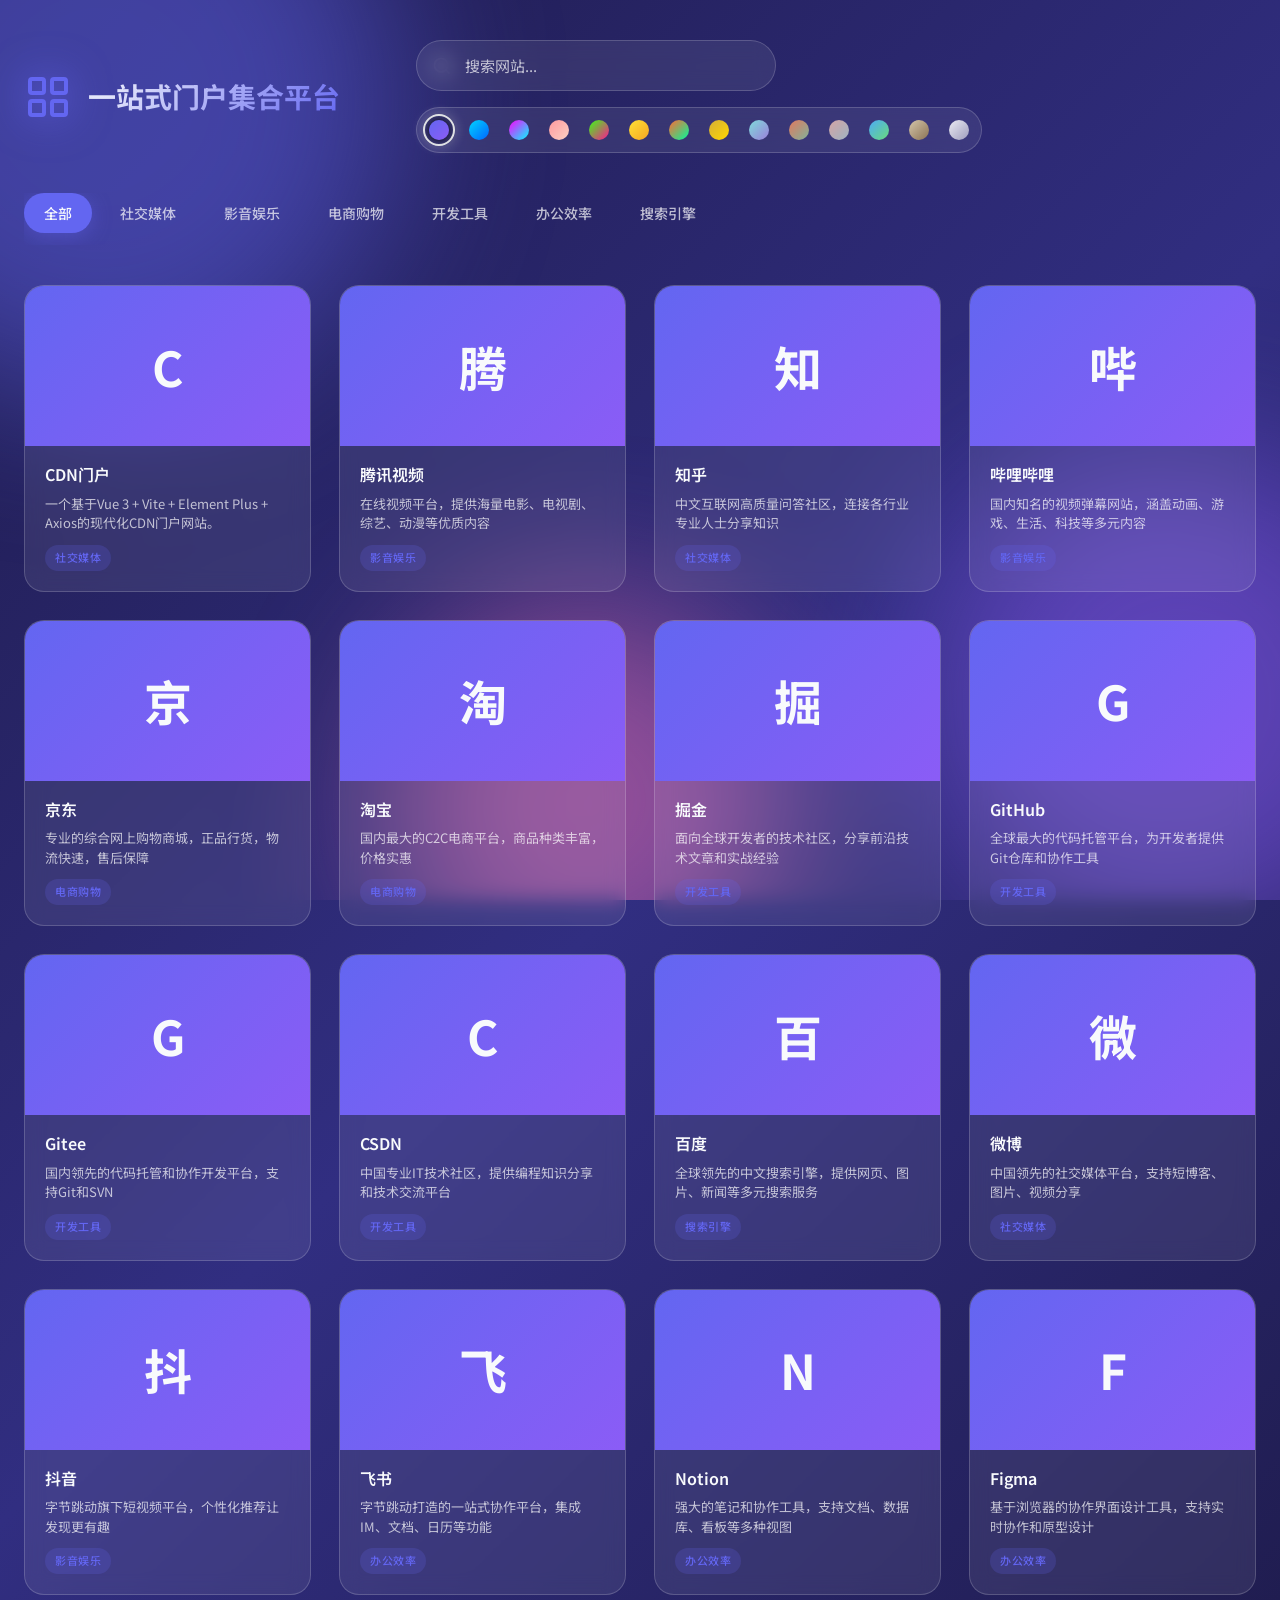
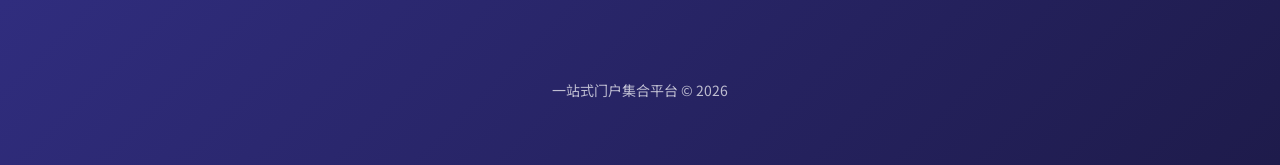
==== commit e6d89fb7: "新建 一站式门户集合平台" ====
--- a/index.html
+++ b/index.html
@@ -1,14 +1,129 @@
 <!DOCTYPE html>
 <html lang="zh-CN">
 <head>
-  <meta charset="UTF-8">
-  <meta name="viewport" content="width=device-width, initial-scale=1.0">
-  <title>CDN门户网站 - 全球加速服务</title>
-  <link rel="icon" type="image/svg+xml" href="/vite.svg">
-  <script type="module" crossorigin src="/assets/index-D7ppRzgO.js"></script>
-  <link rel="stylesheet" crossorigin href="/assets/index-Igo6DT3T.css">
+    <meta charset="UTF-8">
+    <meta name="viewport" content="width=device-width, initial-scale=1.0">
+    <title>一站式门户集合平台</title>
+    <link rel="preconnect" href="https://fonts.googleapis.com">
+    <link rel="preconnect" href="https://fonts.gstatic.com" crossorigin>
+    <link href="https://fonts.googleapis.com/css2?family=Noto+Sans+SC:wght@400;500;700&display=swap" rel="stylesheet">
+    <link rel="stylesheet" href="styles.css">
 </head>
 <body>
-  <div id="app"></div>
+    <div class="background-effects">
+        <div class="orb orb-1"></div>
+        <div class="orb orb-2"></div>
+        <div class="orb orb-3"></div>
+    </div>
+
+    <div class="container">
+        <!-- Header -->
+        <header class="header">
+            <div class="logo">
+                <svg class="logo-icon" viewBox="0 0 24 24" fill="none" stroke="currentColor" stroke-width="2">
+                    <rect x="3" y="3" width="7" height="7" rx="1"/>
+                    <rect x="14" y="3" width="7" height="7" rx="1"/>
+                    <rect x="3" y="14" width="7" height="7" rx="1"/>
+                    <rect x="14" y="14" width="7" height="7" rx="1"/>
+                </svg>
+                <h1 class="logo-text">一站式门户集合平台</h1>
+            </div>
+            <div class="header-actions">
+                <div class="search-wrapper">
+                    <svg class="search-icon" viewBox="0 0 24 24" fill="none" stroke="currentColor" stroke-width="2">
+                        <circle cx="11" cy="11" r="8"/>
+                        <path d="m21 21-4.35-4.35"/>
+                    </svg>
+                    <input type="text" id="searchInput" class="search-input" placeholder="搜索网站...">
+                    <button id="clearSearch" class="clear-btn hidden">
+                        <svg viewBox="0 0 24 24" fill="none" stroke="currentColor" stroke-width="2">
+                            <path d="M18 6 6 18M6 6l12 12"/>
+                        </svg>
+                    </button>
+                </div>
+                <div class="theme-switcher">
+                    <button class="theme-btn active" data-theme="default" title="暗紫主题">
+                        <span class="theme-dot" style="background: linear-gradient(135deg, #6366f1, #8b5cf6);"></span>
+                    </button>
+                    <button class="theme-btn" data-theme="tech" title="科技感">
+                        <span class="theme-dot" style="background: linear-gradient(135deg, #00d4ff, #0066ff);"></span>
+                    </button>
+                    <button class="theme-btn" data-theme="future" title="未来感">
+                        <span class="theme-dot" style="background: linear-gradient(135deg, #ff00ff, #00ffff);"></span>
+                    </button>
+                    <button class="theme-btn" data-theme="spring" title="春日主题">
+                        <span class="theme-dot" style="background: linear-gradient(135deg, #ff9a9e, #fad0c4);"></span>
+                    </button>
+                    <button class="theme-btn" data-theme="neon-shock" title="霓虹冲击">
+                        <span class="theme-dot" style="background: linear-gradient(135deg, #39ff14, #ff1493);"></span>
+                    </button>
+                    <button class="theme-btn" data-theme="banana" title="蕉黄">
+                        <span class="theme-dot" style="background: linear-gradient(135deg, #ffe135, #f5a623);"></span>
+                    </button>
+                    <button class="theme-btn" data-theme="tangerine" title="橘子迪斯科">
+                        <span class="theme-dot" style="background: linear-gradient(135deg, #ff6b35, #00fa9a);"></span>
+                    </button>
+                    <button class="theme-btn" data-theme="clubroom" title="俱乐部反差">
+                        <span class="theme-dot" style="background: linear-gradient(135deg, #d4af37, #ffd700);"></span>
+                    </button>
+                    <button class="theme-btn" data-theme="mermaid" title="美人鱼核">
+                        <span class="theme-dot" style="background: linear-gradient(135deg, #7fdbda, #9b7fdb);"></span>
+                    </button>
+                    <button class="theme-btn" data-theme="creative" title="创意过程">
+                        <span class="theme-dot" style="background: linear-gradient(135deg, #e07a5f, #81b29a);"></span>
+                    </button>
+                    <button class="theme-btn" data-theme="sunwashed" title="阳光洗褪">
+                        <span class="theme-dot" style="background: linear-gradient(135deg, #d4a5a5, #9eb3c2);"></span>
+                    </button>
+                    <button class="theme-btn" data-theme="biography" title="生物图谱">
+                        <span class="theme-dot" style="background: linear-gradient(135deg, #4dabf7, #69db7c);"></span>
+                    </button>
+                    <button class="theme-btn" data-theme="archival" title="档案索引">
+                        <span class="theme-dot" style="background: linear-gradient(135deg, #d4c5a9, #8b7355);"></span>
+                    </button>
+                    <button class="theme-btn" data-theme="glass" title="玻璃态">
+                        <span class="theme-dot" style="background: linear-gradient(135deg, rgba(255,255,255,0.9), rgba(255,255,255,0.5));"></span>
+                    </button>
+                </div>
+            </div>
+        </header>
+
+        <!-- Category Tabs -->
+        <nav class="tabs">
+            <div class="tabs-list" id="tabsList">
+                <button class="tab active" data-category="all">全部</button>
+                <button class="tab" data-category="social">社交媒体</button>
+                <button class="tab" data-category="video">影音娱乐</button>
+                <button class="tab" data-category="shopping">电商购物</button>
+                <button class="tab" data-category="dev">开发工具</button>
+                <button class="tab" data-category="office">办公效率</button>
+                <button class="tab" data-category="search">搜索引擎</button>
+            </div>
+            <div class="tab-indicator"></div>
+        </nav>
+
+        <!-- Portal Grid -->
+        <main class="portal-grid" id="portalGrid">
+            <!-- Cards will be injected by JavaScript -->
+        </main>
+
+        <!-- Empty State -->
+        <div class="empty-state hidden" id="emptyState">
+            <svg class="empty-icon" viewBox="0 0 24 24" fill="none" stroke="currentColor" stroke-width="1.5">
+                <circle cx="11" cy="11" r="8"/>
+                <path d="m21 21-4.35-4.35"/>
+                <path d="M8 8l6 6M14 8l-6 6"/>
+            </svg>
+            <p class="empty-text">未找到匹配的网站</p>
+            <p class="empty-hint">尝试其他关键词或切换分类</p>
+        </div>
+
+        <!-- Footer -->
+        <footer class="footer">
+            <p>一站式门户集合平台 &copy; 2026</p>
+        </footer>
+    </div>
+
+    <script src="script.js"></script>
 </body>
 </html>
--- a/styles.css
+++ b/styles.css
@@ -0,0 +1,827 @@
+/* CSS Variables - Default Theme (暗紫) */
+:root {
+    --primary: #6366f1;
+    --secondary: #8b5cf6;
+    --accent: #f472b6;
+    --bg-gradient: linear-gradient(135deg, #1e1b4b 0%, #312e81 50%, #1e1b4b 100%);
+    --glass-bg: rgba(255, 255, 255, 0.08);
+    --glass-bg-hover: rgba(255, 255, 255, 0.12);
+    --glass-border: rgba(255, 255, 255, 0.18);
+    --glass-border-hover: rgba(255, 255, 255, 0.3);
+    --text-primary: #f8fafc;
+    --text-secondary: rgba(255, 255, 255, 0.7);
+    --shadow: 0 8px 32px rgba(0, 0, 0, 0.3);
+    --shadow-hover: 0 20px 60px rgba(99, 102, 241, 0.3);
+    --orb-1-color: #6366f1;
+    --orb-2-color: #8b5cf6;
+    --orb-3-color: #f472b6;
+    --radius-lg: 20px;
+    --radius-md: 12px;
+    --radius-sm: 8px;
+}
+
+/* Tech Theme (科技蓝) */
+[data-theme="tech"] {
+    --primary: #00d4ff;
+    --secondary: #0066ff;
+    --accent: #00ff88;
+    --bg-gradient: linear-gradient(135deg, #0a1628 0%, #1a3a5c 50%, #0a1628 100%);
+    --glass-bg: rgba(0, 212, 255, 0.06);
+    --glass-bg-hover: rgba(0, 212, 255, 0.1);
+    --glass-border: rgba(0, 212, 255, 0.15);
+    --glass-border-hover: rgba(0, 212, 255, 0.35);
+    --text-primary: #e0f7ff;
+    --text-secondary: rgba(0, 212, 255, 0.7);
+    --shadow-hover: 0 20px 60px rgba(0, 212, 255, 0.3);
+    --orb-1-color: #00d4ff;
+    --orb-2-color: #0066ff;
+    --orb-3-color: #00ff88;
+}
+
+/* Future Theme (未来霓虹) */
+[data-theme="future"] {
+    --primary: #ff00ff;
+    --secondary: #00ffff;
+    --accent: #ffff00;
+    --bg-gradient: linear-gradient(135deg, #1a0a2e 0%, #16213e 50%, #0f0f23 100%);
+    --glass-bg: rgba(255, 0, 255, 0.05);
+    --glass-bg-hover: rgba(255, 0, 255, 0.08);
+    --glass-border: rgba(255, 0, 255, 0.12);
+    --glass-border-hover: rgba(0, 255, 255, 0.4);
+    --text-primary: #ffffff;
+    --text-secondary: rgba(255, 255, 255, 0.6);
+    --shadow-hover: 0 20px 60px rgba(255, 0, 255, 0.3), 0 20px 60px rgba(0, 255, 255, 0.2);
+    --orb-1-color: #ff00ff;
+    --orb-2-color: #00ffff;
+    --orb-3-color: #ffff00;
+}
+
+/* Spring Theme (春日樱花) */
+[data-theme="spring"] {
+    --primary: #ff6b9d;
+    --secondary: #ffa07a;
+    --accent: #98d8c8;
+    --bg-gradient: linear-gradient(135deg, #fef9f3 0%, #fdf2f8 50%, #faf5ff 100%);
+    --glass-bg: rgba(255, 255, 255, 0.7);
+    --glass-bg-hover: rgba(255, 255, 255, 0.9);
+    --glass-border: rgba(255, 107, 157, 0.2);
+    --glass-border-hover: rgba(255, 107, 157, 0.4);
+    --text-primary: #2d2d2d;
+    --text-secondary: rgba(45, 45, 45, 0.6);
+    --shadow: 0 8px 32px rgba(255, 107, 157, 0.15);
+    --shadow-hover: 0 20px 60px rgba(255, 107, 157, 0.25);
+    --orb-1-color: #ff9a9e;
+    --orb-2-color: #fad0c4;
+    --orb-3-color: #a8edea;
+}
+
+/* Neon Shock Theme (霓虹冲击) */
+[data-theme="neon-shock"] {
+    --primary: #39ff14;
+    --secondary: #ff1493;
+    --accent: #ffff00;
+    --bg-gradient: linear-gradient(135deg, #0d0d0d 0%, #1a1a1a 50%, #0d0d0d 100%);
+    --glass-bg: rgba(57, 255, 20, 0.05);
+    --glass-bg-hover: rgba(57, 255, 20, 0.1);
+    --glass-border: rgba(57, 255, 20, 0.2);
+    --glass-border-hover: rgba(255, 20, 147, 0.5);
+    --text-primary: #ffffff;
+    --text-secondary: rgba(255, 255, 255, 0.6);
+    --shadow-hover: 0 20px 60px rgba(57, 255, 20, 0.4), 0 0 40px rgba(255, 20, 147, 0.3);
+    --orb-1-color: #39ff14;
+    --orb-2-color: #ff1493;
+    --orb-3-color: #ffff00;
+}
+
+/* Banana Yellow Theme (蕉黄) */
+[data-theme="banana"] {
+    --primary: #ffe135;
+    --secondary: #f5a623;
+    --accent: #87ceeb;
+    --bg-gradient: linear-gradient(135deg, #fffef0 0%, #fff8dc 50%, #fef9e7 100%);
+    --glass-bg: rgba(255, 255, 255, 0.8);
+    --glass-bg-hover: rgba(255, 255, 255, 0.95);
+    --glass-border: rgba(255, 225, 53, 0.3);
+    --glass-border-hover: rgba(245, 166, 35, 0.5);
+    --text-primary: #3d3d3d;
+    --text-secondary: rgba(61, 61, 61, 0.6);
+    --shadow: 0 8px 32px rgba(255, 225, 53, 0.2);
+    --shadow-hover: 0 20px 60px rgba(255, 225, 53, 0.35);
+    --orb-1-color: #ffe135;
+    --orb-2-color: #f5a623;
+    --orb-3-color: #fffacd;
+}
+
+/* Tangerine Disco Theme (橘子迪斯科) */
+[data-theme="tangerine"] {
+    --primary: #ff6b35;
+    --secondary: #ff4500;
+    --accent: #00fa9a;
+    --bg-gradient: linear-gradient(135deg, #1a0a00 0%, #2d1810 50%, #1a0a00 100%);
+    --glass-bg: rgba(255, 107, 53, 0.08);
+    --glass-bg-hover: rgba(255, 107, 53, 0.12);
+    --glass-border: rgba(255, 107, 53, 0.2);
+    --glass-border-hover: rgba(0, 250, 154, 0.5);
+    --text-primary: #ffffff;
+    --text-secondary: rgba(255, 200, 150, 0.7);
+    --shadow-hover: 0 20px 60px rgba(255, 107, 53, 0.4), 0 0 40px rgba(255, 69, 0, 0.3);
+    --orb-1-color: #ff6b35;
+    --orb-2-color: #ff4500;
+    --orb-3-color: #00fa9a;
+}
+
+/* Clubroom Contrast Theme (俱乐部反差) */
+[data-theme="clubroom"] {
+    --primary: #d4af37;
+    --secondary: #ffd700;
+    --accent: #b76e79;
+    --bg-gradient: linear-gradient(135deg, #0a0a0a 0%, #1a1a1a 50%, #0a0a0a 100%);
+    --glass-bg: rgba(212, 175, 55, 0.05);
+    --glass-bg-hover: rgba(212, 175, 55, 0.1);
+    --glass-border: rgba(212, 175, 55, 0.2);
+    --glass-border-hover: rgba(255, 215, 0, 0.5);
+    --text-primary: #f5f5f5;
+    --text-secondary: rgba(212, 175, 55, 0.7);
+    --shadow-hover: 0 20px 60px rgba(212, 175, 55, 0.3), 0 0 40px rgba(255, 215, 0, 0.2);
+    --orb-1-color: #d4af37;
+    --orb-2-color: #ffd700;
+    --orb-3-color: #b76e79;
+}
+
+/* Mermaidcore Theme (美人鱼核) */
+[data-theme="mermaid"] {
+    --primary: #7fdbda;
+    --secondary: #9b7fdb;
+    --accent: #c0c0c0;
+    --bg-gradient: linear-gradient(135deg, #0a1628 0%, #1a3a5c 50%, #2d5a7b 100%);
+    --glass-bg: rgba(127, 219, 218, 0.08);
+    --glass-bg-hover: rgba(127, 219, 218, 0.15);
+    --glass-border: rgba(127, 219, 218, 0.2);
+    --glass-border-hover: rgba(155, 127, 219, 0.5);
+    --text-primary: #e8f4f4;
+    --text-secondary: rgba(127, 219, 218, 0.7);
+    --shadow-hover: 0 20px 60px rgba(127, 219, 218, 0.3), 0 0 40px rgba(155, 127, 219, 0.2);
+    --orb-1-color: #7fdbda;
+    --orb-2-color: #9b7fdb;
+    --orb-3-color: #c0c0c0;
+}
+
+/* Creative Process Theme (创意过程) */
+[data-theme="creative"] {
+    --primary: #e07a5f;
+    --secondary: #81b29a;
+    --accent: #f2cc8f;
+    --bg-gradient: linear-gradient(135deg, #f4f1de 0%, #e8e4d4 50%, #f2efe8 100%);
+    --glass-bg: rgba(255, 255, 255, 0.6);
+    --glass-bg-hover: rgba(255, 255, 255, 0.85);
+    --glass-border: rgba(224, 122, 95, 0.2);
+    --glass-border-hover: rgba(129, 178, 154, 0.5);
+    --text-primary: #3d405b;
+    --text-secondary: rgba(61, 64, 91, 0.6);
+    --shadow: 0 8px 32px rgba(129, 178, 154, 0.15);
+    --shadow-hover: 0 20px 60px rgba(242, 204, 143, 0.3);
+    --orb-1-color: #e07a5f;
+    --orb-2-color: #81b29a;
+    --orb-3-color: #f2cc8f;
+}
+
+/* Sunwashed Soft Theme (阳光洗褪) */
+[data-theme="sunwashed"] {
+    --primary: #d4a5a5;
+    --secondary: #9eb3c2;
+    --accent: #b8a88a;
+    --bg-gradient: linear-gradient(135deg, #f5ebe0 0%, #ede0d4 50%, #e8ddd0 100%);
+    --glass-bg: rgba(255, 255, 255, 0.65);
+    --glass-bg-hover: rgba(255, 255, 255, 0.9);
+    --glass-border: rgba(212, 165, 165, 0.25);
+    --glass-border-hover: rgba(158, 179, 194, 0.5);
+    --text-primary: #4a4a4a;
+    --text-secondary: rgba(74, 74, 74, 0.6);
+    --shadow: 0 8px 32px rgba(212, 165, 165, 0.15);
+    --shadow-hover: 0 20px 60px rgba(184, 168, 138, 0.25);
+    --orb-1-color: #d4a5a5;
+    --orb-2-color: #9eb3c2;
+    --orb-3-color: #b8a88a;
+}
+
+/* Bio-Graphing Theme (生物图谱) */
+[data-theme="biography"] {
+    --primary: #4dabf7;
+    --secondary: #69db7c;
+    --accent: #da77f2;
+    --bg-gradient: linear-gradient(135deg, #f8f9fa 0%, #e9ecef 50%, #dee2e6 100%);
+    --glass-bg: rgba(255, 255, 255, 0.75);
+    --glass-bg-hover: rgba(255, 255, 255, 0.95);
+    --glass-border: rgba(77, 171, 247, 0.2);
+    --glass-border-hover: rgba(105, 219, 124, 0.5);
+    --text-primary: #212529;
+    --text-secondary: rgba(33, 37, 41, 0.6);
+    --shadow: 0 8px 32px rgba(77, 171, 247, 0.12);
+    --shadow-hover: 0 20px 60px rgba(105, 219, 124, 0.2);
+    --orb-1-color: #4dabf7;
+    --orb-2-color: #69db7c;
+    --orb-3-color: #da77f2;
+}
+
+/* Archival Index Theme (档案索引) */
+[data-theme="archival"] {
+    --primary: #2c3e50;
+    --secondary: #1e3a5f;
+    --accent: #8b4513;
+    --bg-gradient: linear-gradient(135deg, #f5f5f0 0%, #ebe8e0 50%, #f0ede5 100%);
+    --glass-bg: rgba(255, 255, 255, 0.7);
+    --glass-bg-hover: rgba(255, 255, 255, 0.9);
+    --glass-border: rgba(44, 62, 80, 0.15);
+    --glass-border-hover: rgba(139, 69, 19, 0.4);
+    --text-primary: #2c3e50;
+    --text-secondary: rgba(44, 62, 80, 0.6);
+    --shadow: 0 8px 32px rgba(44, 62, 80, 0.1);
+    --shadow-hover: 0 20px 60px rgba(139, 69, 19, 0.15);
+    --orb-1-color: #d4c5a9;
+    --orb-2-color: #8b7355;
+    --orb-3-color: #c4b7a6;
+}
+
+/* Glassmorphism Theme (玻璃态) */
+[data-theme="glass"] {
+    --primary: #ffffff;
+    --secondary: #e0e0e0;
+    --accent: #b0c4de;
+    --bg-gradient: linear-gradient(135deg, #667eea 0%, #764ba2 50%, #6B8DD6 100%);
+    --glass-bg: rgba(255, 255, 255, 0.15);
+    --glass-bg-hover: rgba(255, 255, 255, 0.25);
+    --glass-border: rgba(255, 255, 255, 0.3);
+    --glass-border-hover: rgba(255, 255, 255, 0.5);
+    --text-primary: #ffffff;
+    --text-secondary: rgba(255, 255, 255, 0.8);
+    --shadow: 0 8px 32px rgba(0, 0, 0, 0.1);
+    --shadow-hover: 0 20px 60px rgba(255, 255, 255, 0.2), 0 8px 32px rgba(0, 0, 0, 0.15);
+    --orb-1-color: rgba(255, 255, 255, 0.4);
+    --orb-2-color: rgba(255, 255, 255, 0.3);
+    --orb-3-color: rgba(255, 255, 255, 0.5);
+}
+
+/* Reset & Base */
+*, *::before, *::after {
+    margin: 0;
+    padding: 0;
+    box-sizing: border-box;
+}
+
+html {
+    scroll-behavior: smooth;
+}
+
+body {
+    font-family: 'Noto Sans SC', system-ui, -apple-system, sans-serif;
+    background: var(--bg-gradient);
+    color: var(--text-primary);
+    min-height: 100vh;
+    line-height: 1.6;
+    overflow-x: hidden;
+}
+
+::selection {
+    background: var(--primary);
+    color: white;
+}
+
+::-webkit-scrollbar {
+    width: 8px;
+    height: 8px;
+}
+
+::-webkit-scrollbar-track {
+    background: rgba(255, 255, 255, 0.05);
+}
+
+::-webkit-scrollbar-thumb {
+    background: rgba(255, 255, 255, 0.2);
+    border-radius: 4px;
+}
+
+::-webkit-scrollbar-thumb:hover {
+    background: rgba(255, 255, 255, 0.3);
+}
+
+/* Background Effects */
+.background-effects {
+    position: fixed;
+    top: 0;
+    left: 0;
+    width: 100%;
+    height: 100%;
+    pointer-events: none;
+    overflow: hidden;
+    z-index: 0;
+}
+
+.orb {
+    position: absolute;
+    border-radius: 50%;
+    filter: blur(80px);
+    opacity: 0.5;
+    animation: float 20s ease-in-out infinite;
+}
+
+.orb-1 {
+    width: 600px;
+    height: 600px;
+    background: var(--orb-1-color);
+    top: -200px;
+    left: -200px;
+    animation-delay: 0s;
+}
+
+.orb-2 {
+    width: 500px;
+    height: 500px;
+    background: var(--orb-2-color);
+    top: 50%;
+    right: -150px;
+    animation-delay: -7s;
+}
+
+.orb-3 {
+    width: 400px;
+    height: 400px;
+    background: var(--orb-3-color);
+    bottom: -100px;
+    left: 30%;
+    animation-delay: -14s;
+}
+
+@keyframes float {
+    0%, 100% { transform: translate(0, 0) scale(1); }
+    25% { transform: translate(50px, 50px) scale(1.05); }
+    50% { transform: translate(0, 80px) scale(0.95); }
+    75% { transform: translate(-50px, 30px) scale(1.02); }
+}
+
+/* Container */
+.container {
+    position: relative;
+    z-index: 1;
+    max-width: 1400px;
+    margin: 0 auto;
+    padding: 40px 24px;
+}
+
+/* Header */
+.header {
+    display: flex;
+    align-items: center;
+    justify-content: space-between;
+    flex-wrap: wrap;
+    gap: 24px;
+    margin-bottom: 40px;
+    animation: fadeInDown 0.6s ease-out;
+}
+
+@keyframes fadeInDown {
+    from {
+        opacity: 0;
+        transform: translateY(-20px);
+    }
+    to {
+        opacity: 1;
+        transform: translateY(0);
+    }
+}
+
+.logo {
+    display: flex;
+    align-items: center;
+    gap: 16px;
+}
+
+.logo-icon {
+    width: 48px;
+    height: 48px;
+    color: var(--primary);
+    filter: drop-shadow(0 0 20px var(--primary));
+}
+
+.logo-text {
+    font-size: 28px;
+    font-weight: 700;
+    background: linear-gradient(135deg, var(--text-primary) 0%, var(--primary) 100%);
+    -webkit-background-clip: text;
+    -webkit-text-fill-color: transparent;
+    background-clip: text;
+}
+
+/* Header Actions */
+.header-actions {
+    display: flex;
+    align-items: center;
+    gap: 16px;
+    flex-wrap: wrap;
+}
+
+/* Theme Switcher */
+.theme-switcher {
+    display: flex;
+    gap: 8px;
+    padding: 6px;
+    background: var(--glass-bg);
+    border: 1px solid var(--glass-border);
+    border-radius: 50px;
+    backdrop-filter: blur(10px);
+}
+
+.theme-btn {
+    width: 32px;
+    height: 32px;
+    padding: 0;
+    border: 2px solid transparent;
+    border-radius: 50%;
+    background: transparent;
+    cursor: pointer;
+    transition: all 0.3s ease;
+    display: flex;
+    align-items: center;
+    justify-content: center;
+}
+
+.theme-btn:hover {
+    transform: scale(1.15);
+}
+
+.theme-btn.active {
+    border-color: var(--text-primary);
+    box-shadow: 0 0 12px rgba(255, 255, 255, 0.3);
+}
+
+.theme-dot {
+    width: 20px;
+    height: 20px;
+    border-radius: 50%;
+    transition: transform 0.3s ease;
+}
+
+/* Dark themes - show white border for active theme-btn */
+.theme-btn.active .theme-dot {
+    box-shadow: 0 0 10px currentColor;
+}
+
+/* Light theme (spring) - adjust theme btn */
+[data-theme="spring"] .theme-btn.active {
+    border-color: #ff6b9d;
+}
+
+/* Search */
+.search-wrapper {
+    position: relative;
+    width: 100%;
+    max-width: 360px;
+}
+
+.search-icon {
+    position: absolute;
+    left: 16px;
+    top: 50%;
+    transform: translateY(-50%);
+    width: 20px;
+    height: 20px;
+    color: var(--text-secondary);
+    pointer-events: none;
+    transition: color 0.3s;
+}
+
+.search-input {
+    width: 100%;
+    padding: 14px 48px;
+    background: var(--glass-bg);
+    border: 1px solid var(--glass-border);
+    border-radius: 50px;
+    color: var(--text-primary);
+    font-size: 15px;
+    font-family: inherit;
+    outline: none;
+    transition: all 0.3s ease;
+    backdrop-filter: blur(10px);
+}
+
+.search-input::placeholder {
+    color: var(--text-secondary);
+}
+
+.search-input:focus {
+    background: var(--glass-bg-hover);
+    border-color: var(--primary);
+    box-shadow: 0 0 0 4px rgba(99, 102, 241, 0.15);
+}
+
+.search-input:focus + .clear-btn,
+.search-wrapper:focus-within .search-icon {
+    color: var(--text-primary);
+}
+
+.clear-btn {
+    position: absolute;
+    right: 12px;
+    top: 50%;
+    transform: translateY(-50%);
+    width: 28px;
+    height: 28px;
+    display: flex;
+    align-items: center;
+    justify-content: center;
+    background: rgba(255, 255, 255, 0.1);
+    border: none;
+    border-radius: 50%;
+    cursor: pointer;
+    transition: all 0.2s;
+}
+
+.clear-btn svg {
+    width: 14px;
+    height: 14px;
+    color: var(--text-secondary);
+}
+
+.clear-btn:hover {
+    background: rgba(255, 255, 255, 0.2);
+}
+
+.clear-btn.hidden {
+    opacity: 0;
+    pointer-events: none;
+}
+
+/* Tabs */
+.tabs {
+    position: relative;
+    margin-bottom: 40px;
+    animation: fadeInUp 0.6s ease-out 0.1s both;
+}
+
+@keyframes fadeInUp {
+    from {
+        opacity: 0;
+        transform: translateY(20px);
+    }
+    to {
+        opacity: 1;
+        transform: translateY(0);
+    }
+}
+
+.tabs-list {
+    display: flex;
+    gap: 8px;
+    overflow-x: auto;
+    padding-bottom: 12px;
+    scrollbar-width: none;
+}
+
+.tabs-list::-webkit-scrollbar {
+    display: none;
+}
+
+.tab {
+    padding: 10px 20px;
+    background: transparent;
+    border: none;
+    border-radius: 50px;
+    color: var(--text-secondary);
+    font-size: 14px;
+    font-weight: 500;
+    font-family: inherit;
+    cursor: pointer;
+    white-space: nowrap;
+    transition: all 0.3s ease;
+}
+
+.tab:hover {
+    color: var(--text-primary);
+    background: var(--glass-bg);
+}
+
+.tab.active {
+    color: var(--text-primary);
+    background: var(--primary);
+    box-shadow: 0 4px 20px rgba(99, 102, 241, 0.4);
+}
+
+.tab-indicator {
+    display: none;
+}
+
+/* Portal Grid */
+.portal-grid {
+    display: grid;
+    grid-template-columns: repeat(4, 1fr);
+    gap: 28px;
+}
+
+@media (max-width: 1200px) {
+    .portal-grid {
+        grid-template-columns: repeat(3, 1fr);
+    }
+}
+
+@media (max-width: 768px) {
+    .portal-grid {
+        grid-template-columns: repeat(2, 1fr);
+        gap: 20px;
+    }
+
+    .header {
+        flex-direction: column;
+        align-items: flex-start;
+    }
+
+    .header-actions {
+        width: 100%;
+        flex-direction: column;
+        align-items: stretch;
+    }
+
+    .search-wrapper {
+        max-width: 100%;
+        width: 100%;
+    }
+
+    .theme-switcher {
+        overflow-x: auto;
+        padding-bottom: 8px;
+        scrollbar-width: none;
+        -webkit-overflow-scrolling: touch;
+    }
+
+    .theme-switcher::-webkit-scrollbar {
+        display: none;
+    }
+
+    .logo-text {
+        font-size: 22px;
+    }
+}
+
+@media (max-width: 480px) {
+    .container {
+        padding: 24px 16px;
+    }
+    
+    .portal-grid {
+        grid-template-columns: 1fr;
+    }
+}
+
+/* Portal Card */
+.portal-card {
+    background: var(--glass-bg);
+    border: 1px solid var(--glass-border);
+    border-radius: var(--radius-lg);
+    overflow: hidden;
+    cursor: pointer;
+    transition: all 0.3s ease;
+    backdrop-filter: blur(10px);
+    opacity: 0;
+    transform: translateY(30px);
+    animation: cardEnter 0.6s ease-out forwards;
+}
+
+.portal-card:hover {
+    transform: translateY(-8px);
+    border-color: var(--glass-border-hover);
+    box-shadow: var(--shadow-hover);
+}
+
+.portal-card:active {
+    transform: translateY(-4px) scale(0.98);
+}
+
+@keyframes cardEnter {
+    to {
+        opacity: 1;
+        transform: translateY(0);
+    }
+}
+
+.card-image-wrapper {
+    position: relative;
+    width: 100%;
+    padding-top: 56.25%; /* 16:9 aspect ratio */
+    overflow: hidden;
+    background: linear-gradient(135deg, rgba(99, 102, 241, 0.2), rgba(139, 92, 246, 0.2));
+}
+
+.card-image {
+    position: absolute;
+    top: 0;
+    left: 0;
+    width: 100%;
+    height: 100%;
+    object-fit: cover;
+    transition: transform 0.4s ease;
+}
+
+.portal-card:hover .card-image {
+    transform: scale(1.08);
+}
+
+.card-image-fallback {
+    position: absolute;
+    top: 0;
+    left: 0;
+    width: 100%;
+    height: 100%;
+    display: flex;
+    align-items: center;
+    justify-content: center;
+    font-size: 48px;
+    font-weight: 700;
+    color: var(--text-primary);
+    background: linear-gradient(135deg, var(--primary), var(--secondary));
+}
+
+.card-content {
+    padding: 16px 20px 20px;
+}
+
+.card-title {
+    font-size: 16px;
+    font-weight: 600;
+    color: var(--text-primary);
+    margin-bottom: 6px;
+    transition: color 0.3s;
+}
+
+.portal-card:hover .card-title {
+    color: var(--primary);
+}
+
+.card-description {
+    font-size: 13px;
+    color: var(--text-secondary);
+    line-height: 1.5;
+    display: -webkit-box;
+    -webkit-line-clamp: 2;
+    -webkit-box-orient: vertical;
+    overflow: hidden;
+}
+
+.card-category {
+    display: inline-block;
+    margin-top: 12px;
+    padding: 4px 10px;
+    background: rgba(99, 102, 241, 0.2);
+    border-radius: 50px;
+    font-size: 11px;
+    font-weight: 500;
+    color: var(--primary);
+    text-transform: uppercase;
+    letter-spacing: 0.5px;
+}
+
+/* Empty State */
+.empty-state {
+    display: flex;
+    flex-direction: column;
+    align-items: center;
+    justify-content: center;
+    padding: 80px 20px;
+    text-align: center;
+}
+
+.empty-icon {
+    width: 80px;
+    height: 80px;
+    color: var(--text-secondary);
+    margin-bottom: 24px;
+    opacity: 0.5;
+}
+
+.empty-text {
+    font-size: 20px;
+    font-weight: 600;
+    color: var(--text-primary);
+    margin-bottom: 8px;
+}
+
+.empty-hint {
+    font-size: 14px;
+    color: var(--text-secondary);
+}
+
+.empty-state.hidden {
+    display: none;
+}
+
+/* Footer */
+.footer {
+    margin-top: 60px;
+    padding: 24px 0;
+    text-align: center;
+    color: var(--text-secondary);
+    font-size: 14px;
+    animation: fadeInUp 0.6s ease-out 0.3s both;
+}
+
+/* Utility */
+.hidden {
+    display: none !important;
+}
